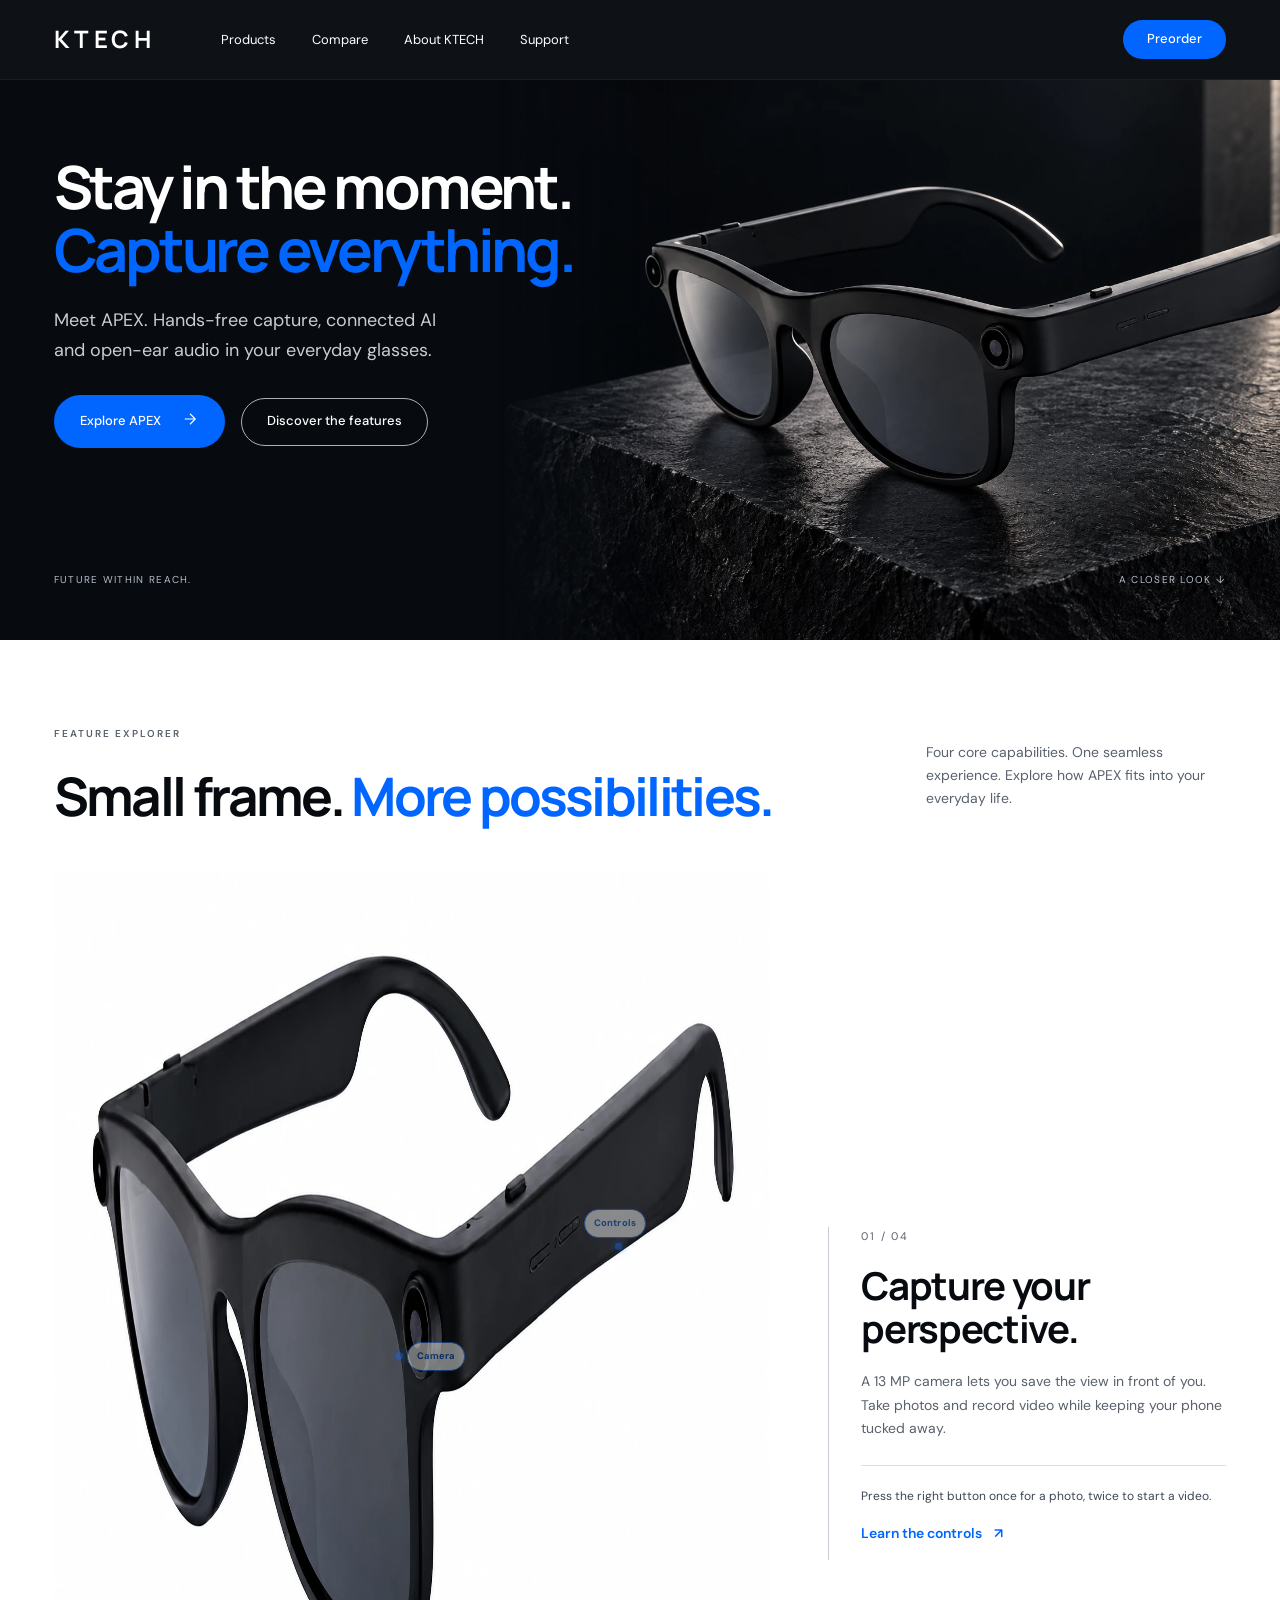
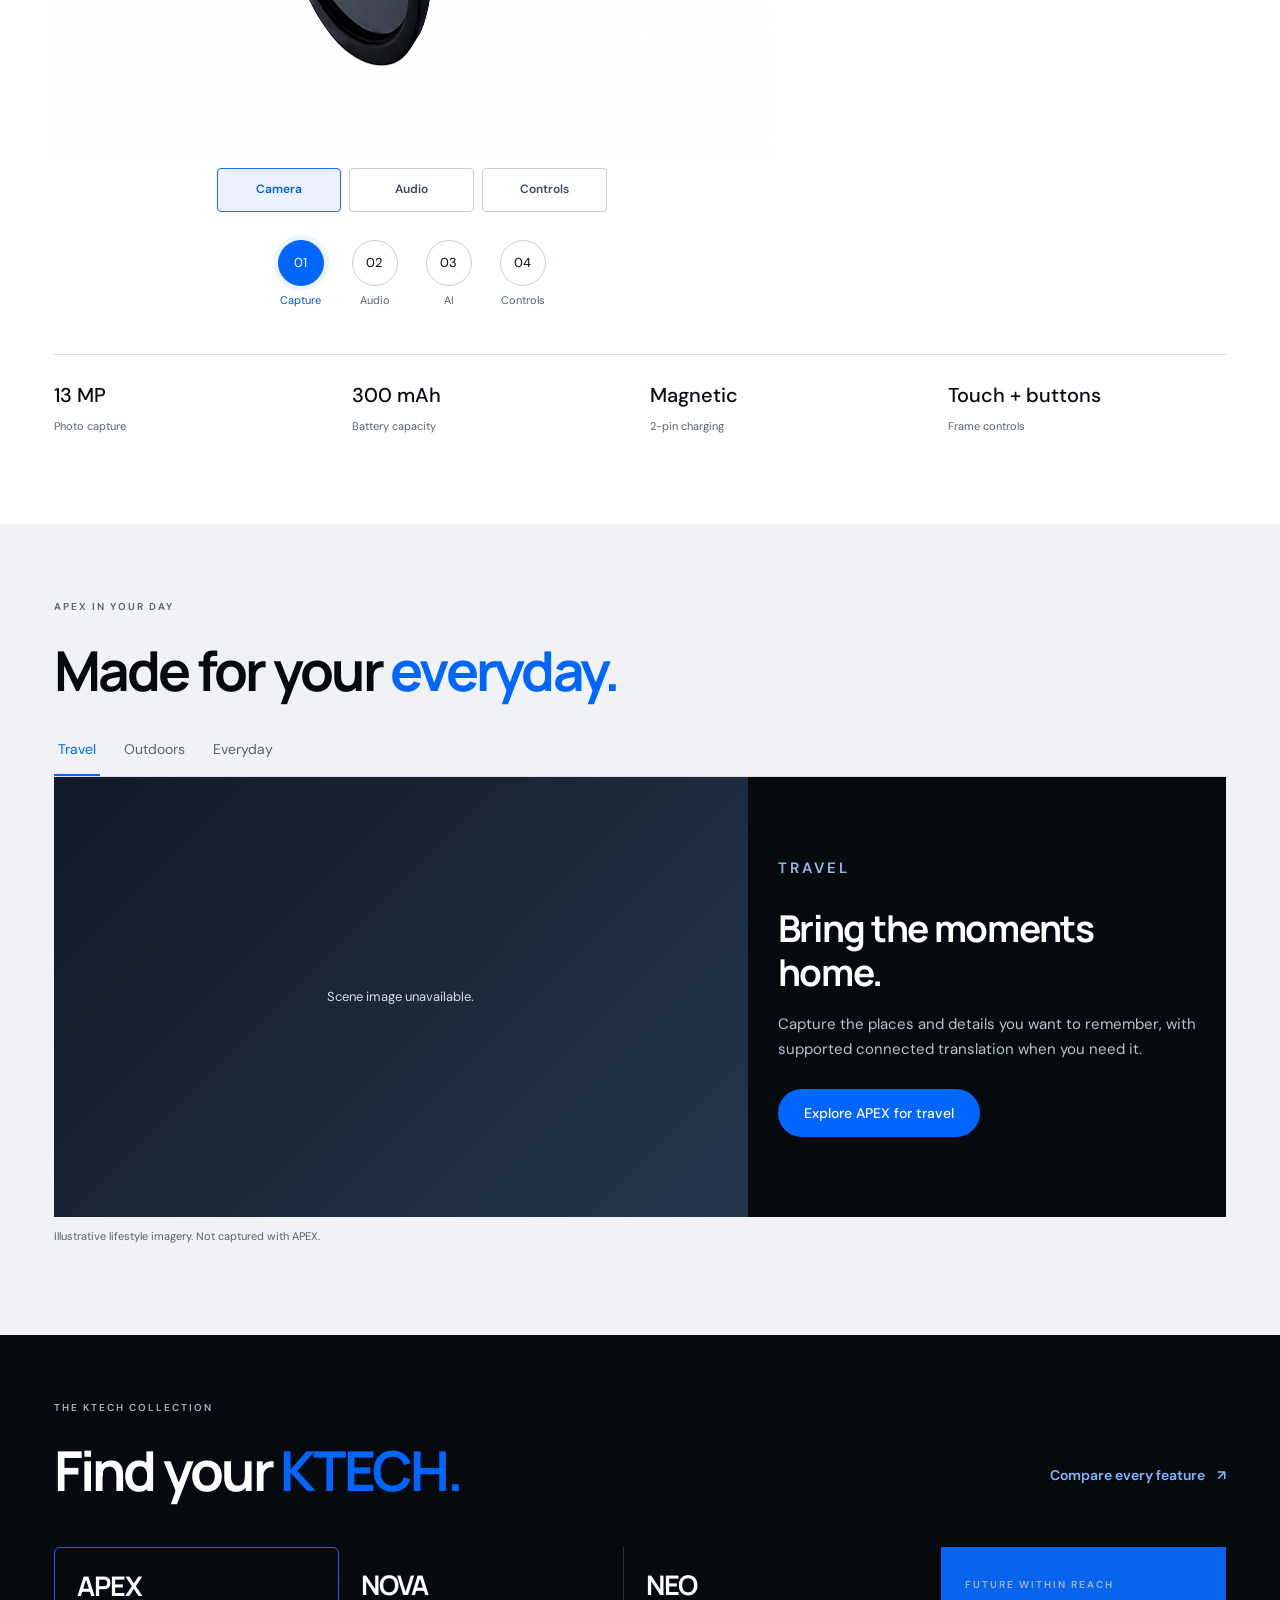
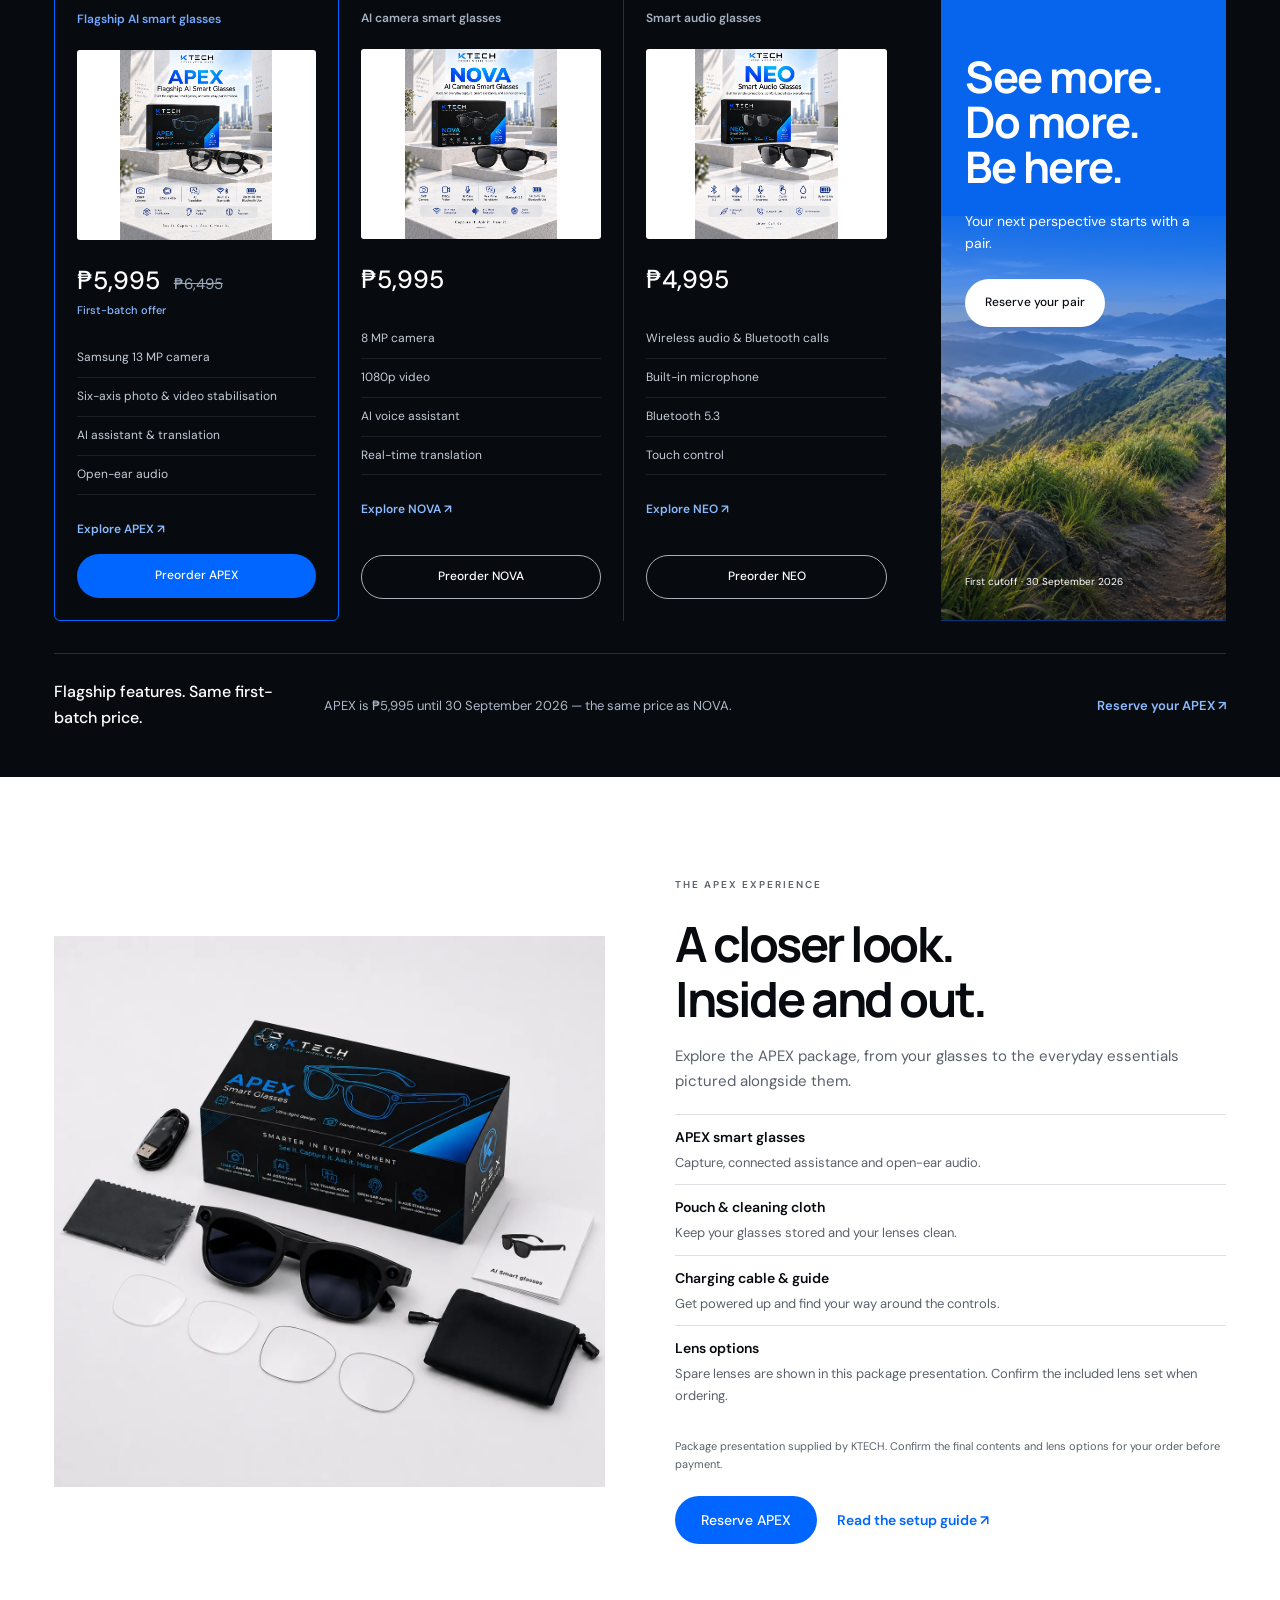
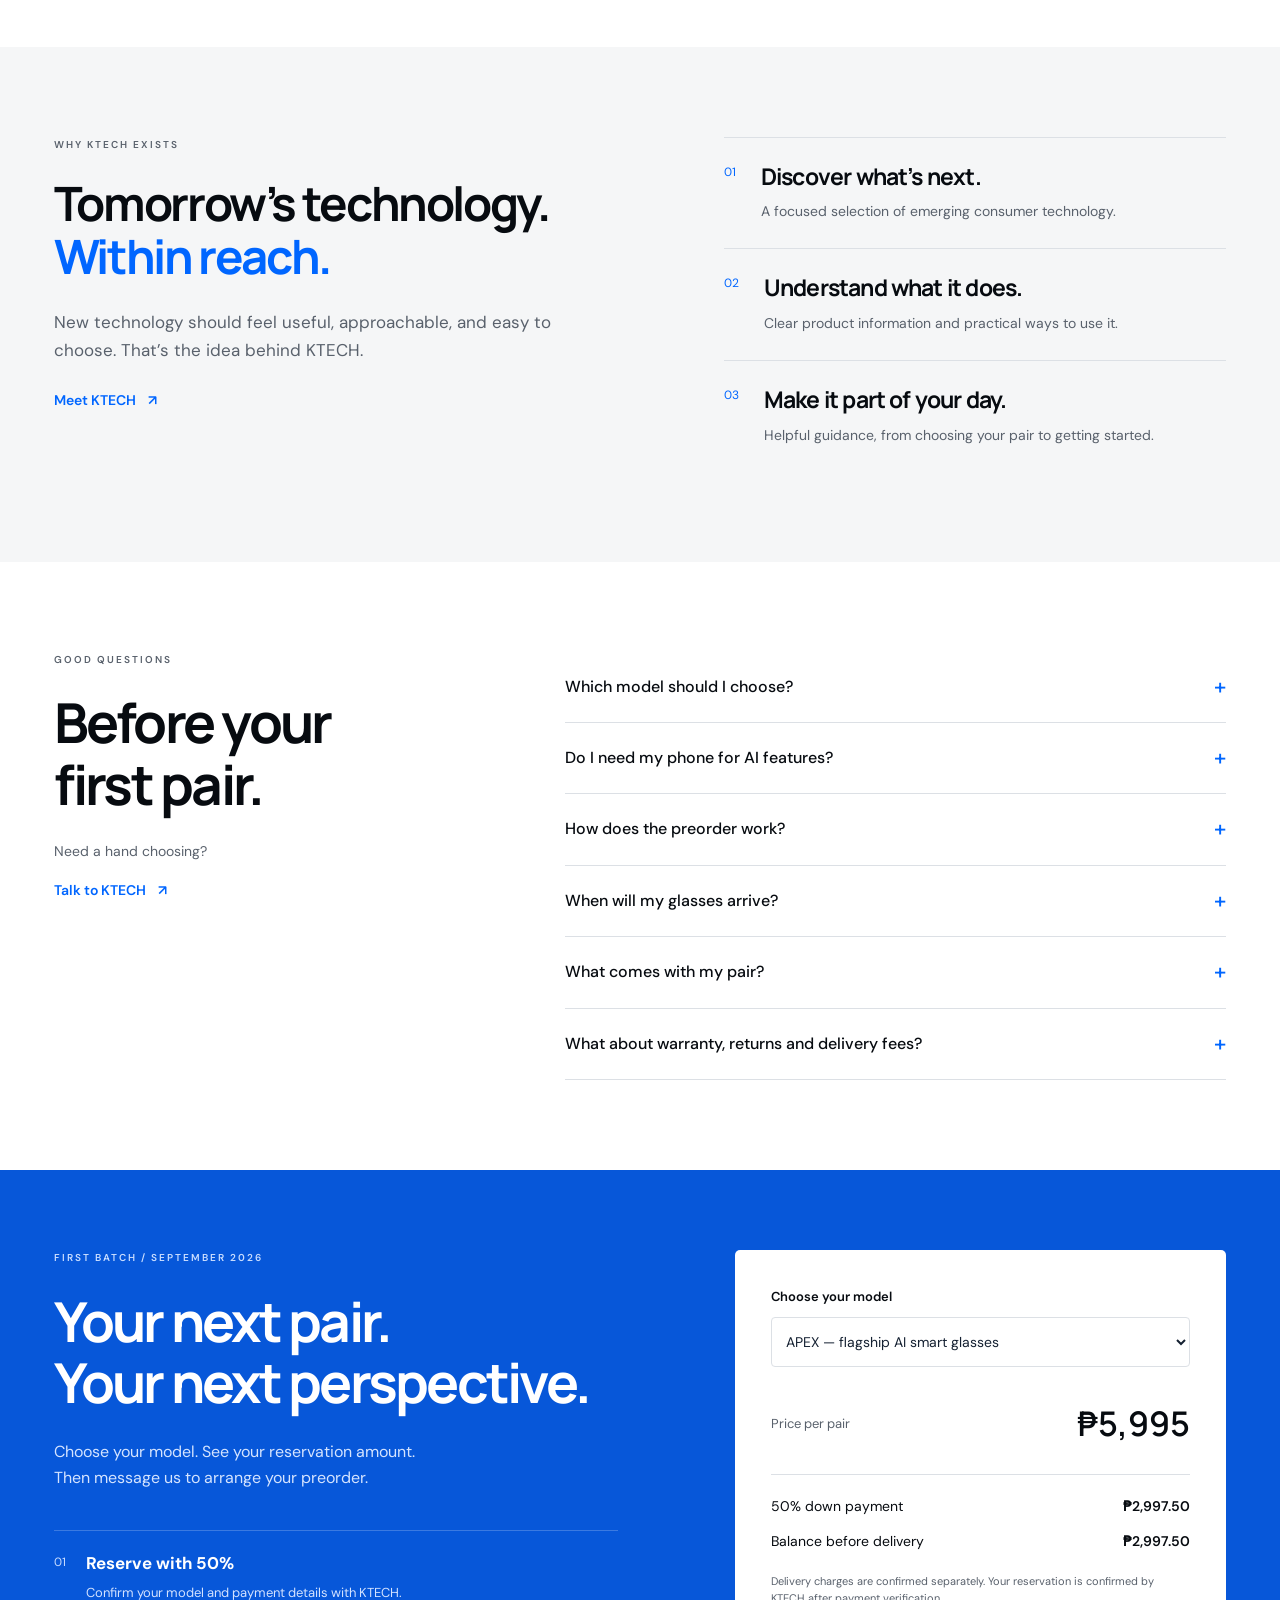
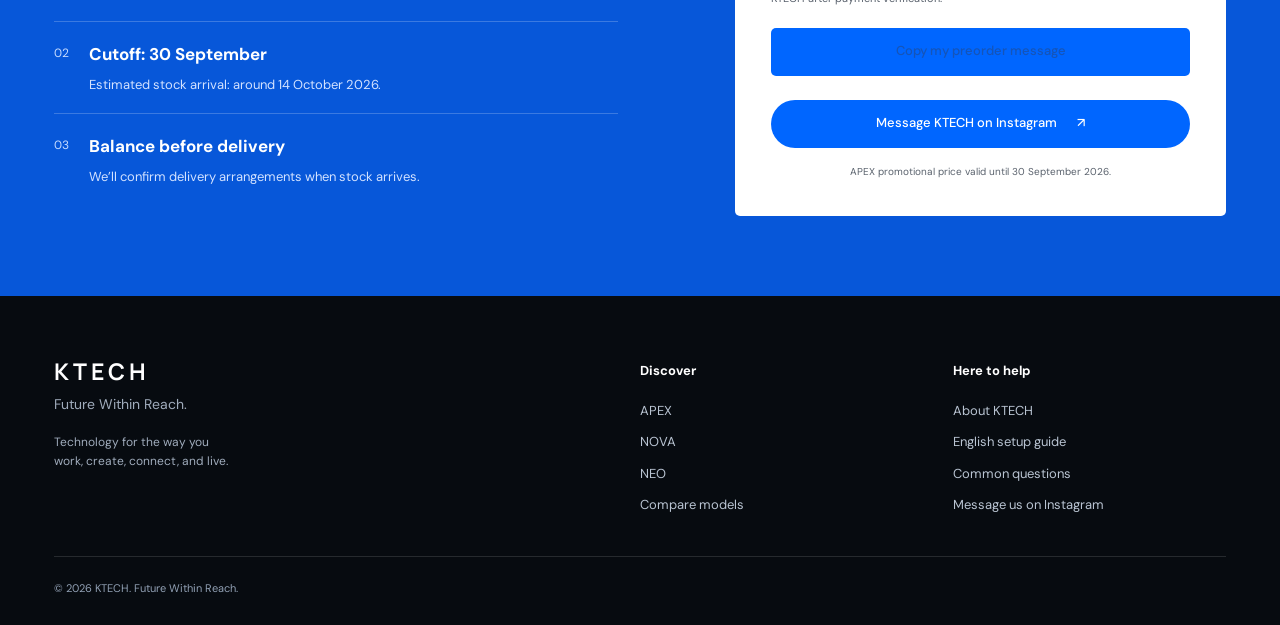
==== index.html @ 50bf19c3 "Build interactive APEX showroom" ====
<!DOCTYPE html>
<html lang="en"><head><meta charset="utf-8"/><meta content="width=device-width,initial-scale=1" name="viewport"/><title>KTECH | Future Within Reach</title><meta content="Meet KTECH APEX, NOVA and NEO smart glasses. Explore hands-free capture, connected AI and open-ear audio. Compare models and reserve your first-batch pair." name="description"/><meta content="#080d14" name="theme-color"/><meta content="KTECH — Future Within Reach" property="og:title"/><meta content="Meet your next perspective. Explore APEX, NOVA and NEO smart glasses." property="og:description"/><link href="style.css?v=20260914-showroom" rel="stylesheet"/><script defer="" src="experience.js?v=20260914-showroom"></script></head><body class="home"><a class="skip" href="#main">Skip to content</a><header><a aria-label="KTECH home" class="logo" href="index.html">KTECH</a><button aria-controls="main-nav" aria-expanded="false" class="menu-toggle">Menu</button><nav aria-label="Main navigation" id="main-nav"><a href="index.html#models">Products</a><a href="compare.html">Compare</a><a href="about.html">About KTECH</a><a href="guide.html">Support</a><a class="button nav-contact" href="index.html#preorder">Preorder</a></nav></header><main id="main">
<section class="experience-hero"><div class="hero-copy"><h1>Stay in the moment.<br/><em>Capture everything.</em></h1><p class="intro">Meet APEX. Hands-free capture, connected AI and open-ear audio in your everyday glasses.</p><div class="hero-actions"><a class="button" href="apex.html">Explore APEX <span aria-hidden="true"><svg fill="none" height="18" stroke="currentColor" stroke-width="1.5" viewbox="0 0 24 24" width="18"><path d="M5 12h14M12 5l7 7-7 7"></path></svg></span></a><a class="button outline" href="#features">Discover the features</a></div></div><figure class="hero-product"><img alt="APEX black smart sunglasses with dark lenses and unbranded frames on a stone studio surface" fetchpriority="high" height="1024" src="assets/apex-no-logo-studio.webp" width="1536"/></figure><div class="hero-foot"><span>Future Within Reach.</span><a href="#features">A closer look <span aria-hidden="true">↓</span></a></div></section>
<section class="feature-explorer" id="features"><div class="heading"><div><p class="eyebrow">FEATURE EXPLORER</p><h2>Small frame. <em>More possibilities.</em></h2></div><p>Four core capabilities. One seamless experience. Explore how APEX fits into your everyday life.</p></div><div class="explorer-layout"><div class="explorer-visual"><div class="product-map"><img alt="APEX black sunglasses with dark lenses and unbranded frames" height="887" loading="lazy" src="assets/apex-original.webp" width="1774"/><span aria-hidden="true" class="hardware-marker marker-camera" data-marker="camera">Camera</span><span aria-hidden="true" class="hardware-marker marker-controls" data-marker="controls">Controls</span></div><div aria-label="APEX hardware controls" class="hardware-controls"><button aria-pressed="true" data-hardware="0" type="button">Camera</button><button aria-pressed="false" data-hardware="1" type="button">Audio</button><button aria-pressed="false" data-hardware="3" type="button">Controls</button></div><div aria-label="APEX features" class="feature-tabs" role="tablist"><button aria-controls="feature-panel" aria-selected="true" data-feature="0" id="feature-tab-0" role="tab">01 <span>Capture</span></button><button aria-controls="feature-panel" aria-selected="false" data-feature="1" id="feature-tab-1" role="tab" tabindex="-1">02 <span>Audio</span></button><button aria-controls="feature-panel" aria-selected="false" data-feature="2" id="feature-tab-2" role="tab" tabindex="-1">03 <span>AI</span></button><button aria-controls="feature-panel" aria-selected="false" data-feature="3" id="feature-tab-3" role="tab" tabindex="-1">04 <span>Controls</span></button></div></div><div aria-labelledby="feature-tab-0" class="feature-panel" id="feature-panel" role="tabpanel" tabindex="0"><span class="feature-index">01 / 04</span><h3 id="feature-title">Capture your perspective.</h3><p id="feature-copy">A 13 MP camera lets you save the view in front of you. Take photos and record video while keeping your phone tucked away.</p><div class="ai-connection" id="ai-connection" hidden><svg aria-hidden="true" viewBox="0 0 360 96"><rect x="4" y="17" width="82" height="62" rx="25"/><path d="M22 48h45M44 38v20"/><path d="M93 48h53"/><rect x="147" y="7" width="61" height="82" rx="10"/><path d="M169 76h17"/><path d="M210 48h54"/><path d="M295 24c-15 0-27 10-27 24s12 24 27 24h32c16 0 29-9 29-23 0-12-10-22-23-23-6-15-29-17-38-2z"/></svg><p>APEX <span>connects to</span> phone + companion app <span>for</span> supported services</p></div><p class="feature-detail" id="feature-detail">Press the right button once for a photo, twice to start a video.</p><a class="link" href="guide.html">Learn the controls <span aria-hidden="true">↗</span></a></div></div><div class="spec-ribbon"><div><b>13 MP</b><span>Photo capture</span></div><div><b>300 mAh</b><span>Battery capacity</span></div><div><b>Magnetic</b><span>2-pin charging</span></div><div><b>Touch + buttons</b><span>Frame controls</span></div></div></section><section class="lifestyle" id="lifestyle"><div class="heading"><div><p class="eyebrow">APEX IN YOUR DAY</p><h2>Made for your <em>everyday.</em></h2></div></div><div aria-label="Everyday scenarios" class="life-tabs" role="tablist"><button aria-controls="life-panel" aria-selected="true" data-life="travel" id="life-tab-travel" role="tab">Travel</button><button aria-controls="life-panel" aria-selected="false" data-life="outdoors" id="life-tab-outdoors" role="tab" tabindex="-1">Outdoors</button><button aria-controls="life-panel" aria-selected="false" data-life="everyday" id="life-tab-everyday" role="tab" tabindex="-1">Everyday</button></div><div aria-labelledby="life-tab-travel" class="life-panel" id="life-panel" role="tabpanel"><div class="life-media"><picture><source media="(max-width: 760px)" srcset="assets/lifestyle-travel-mobile.webp"/><img alt="Illustrative travel scene" height="960" id="life-image" loading="lazy" src="assets/lifestyle-travel.webp" width="1440"/></picture><p class="life-image-status" id="life-image-status" role="status" hidden>Scene image unavailable.</p></div><div class="life-caption"><p class="eyebrow" id="life-label">TRAVEL</p><h3 id="life-title">Bring the moments home.</h3><p id="life-copy">Capture the places and details you want to remember, with supported connected translation when you need it.</p><a class="button" href="apex.html">Explore APEX for travel</a></div></div><p class="media-note">Illustrative lifestyle imagery. Not captured with APEX.</p></section><section id="models"><div class="heading"><div><p class="eyebrow">THE KTECH COLLECTION</p><h2>Find your <em>KTECH.</em></h2></div><a class="link" href="compare.html">Compare every feature <span aria-hidden="true">↗</span></a></div><div class="collection-layout"><div class="models"><article class="model flagship"><p class="eyebrow">Flagship AI smart glasses</p><h3>APEX</h3><a class="photo" href="apex.html"><img alt="KTECH APEX flagship AI smart glasses poster showing the glasses, packaging and features" loading="lazy" src="assets/apex.jpeg"/></a><p class="price">₱5,995 <s>₱6,495</s><small>First-batch offer</small></p><ul><li>Samsung 13 MP camera</li><li>Six-axis photo &amp; video stabilisation</li><li>AI assistant &amp; translation</li><li>Open-ear audio</li></ul><a class="link" href="apex.html">Explore APEX ↗</a><a class="button" data-order-model="APEX" href="#preorder">Preorder APEX</a></article><article class="model"><a class="photo" href="nova.html"><img alt="Black KTECH NOVA glasses and packaging" loading="lazy" src="assets/nova.jpeg"/></a><p class="eyebrow">AI camera smart glasses</p><h3>NOVA</h3><p class="price">₱5,995 </p><ul><li>8 MP camera</li><li>1080p video</li><li>AI voice assistant</li><li>Real-time translation</li></ul><a class="link" href="nova.html">Explore NOVA ↗</a><a class="button outline" data-order-model="NOVA" href="#preorder">Preorder NOVA</a></article><article class="model"><a class="photo" href="neo.html"><img alt="Black KTECH NEO glasses and packaging" loading="lazy" src="assets/neo.jpeg"/></a><p class="eyebrow">Smart audio glasses</p><h3>NEO</h3><p class="price">₱4,995 </p><ul><li>Wireless audio &amp; Bluetooth calls</li><li>Built-in microphone</li><li>Bluetooth 5.3</li><li>Touch control</li></ul><a class="link" href="neo.html">Explore NEO ↗</a><a class="button outline" data-order-model="NEO" href="#preorder">Preorder NEO</a></article></div><aside class="collection-cta"><div><p class="eyebrow">FUTURE WITHIN REACH</p><h3>See more.<br/>Do more.<br/>Be here.</h3><p>Your next perspective starts with a pair.</p><a class="button" href="#preorder">Reserve your pair</a></div><span>First cutoff · 30 September 2026</span></aside></div><div class="model-note"><strong>Flagship features. Same first-batch price.</strong><p>APEX is ₱5,995 until 30 September 2026 — the same price as NOVA.</p><a href="#preorder">Reserve your APEX <span aria-hidden="true">↗</span></a></div></section>
<section class="package-section" id="package"><div class="package-visual"><img alt="APEX package presentation showing glasses, box, pouch, cable, cleaning cloth, manual and spare lenses" height="1254" loading="lazy" src="assets/apex-package.webp" width="1254"/></div><div><p class="eyebrow">THE APEX EXPERIENCE</p><h2>A closer look.<br/>Inside and out.</h2><p>Explore the APEX package, from your glasses to the everyday essentials pictured alongside them.</p><dl class="package-list"><div><dt>APEX smart glasses</dt><dd>Capture, connected assistance and open-ear audio.</dd></div><div><dt>Pouch &amp; cleaning cloth</dt><dd>Keep your glasses stored and your lenses clean.</dd></div><div><dt>Charging cable &amp; guide</dt><dd>Get powered up and find your way around the controls.</dd></div><div><dt>Lens options</dt><dd>Spare lenses are shown in this package presentation. Confirm the included lens set when ordering.</dd></div></dl><p class="note">Package presentation supplied by KTECH. Confirm the final contents and lens options for your order before payment.</p><a class="button" href="#preorder">Reserve APEX</a><a class="link" href="guide.html">Read the setup guide ↗</a></div></section><section class="company-story"><div><p class="eyebrow">WHY KTECH EXISTS</p><h2>Tomorrow’s technology.<br/><em>Within reach.</em></h2><p class="intro">New technology should feel useful, approachable, and easy to choose. That’s the idea behind KTECH.</p><a class="link" href="about.html">Meet KTECH <span aria-hidden="true">↗</span></a></div><div class="story-principles"><article><span>01</span><div><h3>Discover what’s next.</h3><p>A focused selection of emerging consumer technology.</p></div></article><article><span>02</span><div><h3>Understand what it does.</h3><p>Clear product information and practical ways to use it.</p></div></article><article><span>03</span><div><h3>Make it part of your day.</h3><p>Helpful guidance, from choosing your pair to getting started.</p></div></article></div></section>
<section class="faq-section" id="faq"><div><p class="eyebrow">GOOD QUESTIONS</p><h2>Before your<br/>first pair.</h2><p>Need a hand choosing?</p><a class="link" href="https://www.instagram.com/ktech_electronics/">Talk to KTECH <span aria-hidden="true">↗</span></a></div><div><details><summary>Which model should I choose?</summary><p>Choose APEX for flagship capture and AI features, NOVA for an everyday camera model, or NEO for audio and calls. APEX and NOVA share the ₱5,995 first-batch price until 30 September 2026.</p><a href="compare.html">See the full comparison</a></details><details><summary>Do I need my phone for AI features?</summary><p>Connected AI and translation use the companion app, a compatible phone connection and supported services. Availability can vary by app version and region.</p></details><details><summary>How does the preorder work?</summary><p>Message KTECH with your selected model. Once payment details are confirmed, reserve with a 50% down payment and pay the remaining 50% before delivery.</p></details><details><summary>When will my glasses arrive?</summary><p>The first cutoff is 30 September 2026. Stock is estimated to arrive around 14 October 2026. Delivery follows stock arrival and payment of your balance; your individual delivery date will be confirmed by KTECH.</p></details><details><summary>What comes with my pair?</summary><p>Contact KTECH to confirm the included accessories for your chosen model before reserving. The APEX setup guide covers using the supplied charger and caring for your glasses.</p></details><details><summary>What about warranty, returns and delivery fees?</summary><p>Ask KTECH to confirm the warranty coverage, return conditions and delivery charge for your order before making payment.</p></details></div></section>
<section class="preorder-section" id="preorder"><div class="preorder-copy"><p class="eyebrow">FIRST BATCH / SEPTEMBER 2026</p><h2>Your next pair.<br/>Your next perspective.</h2><p>Choose your model. See your reservation amount.<br/>Then message us to arrange your preorder.</p><ol class="timeline"><li><span>01</span><div><strong>Reserve with 50%</strong><p>Confirm your model and payment details with KTECH.</p></div></li><li><span>02</span><div><strong>Cutoff: 30 September</strong><p>Estimated stock arrival: around 14 October 2026.</p></div></li><li><span>03</span><div><strong>Balance before delivery</strong><p>We’ll confirm delivery arrangements when stock arrives.</p></div></li></ol></div><div class="reservation"><label for="order-model">Choose your model</label><select id="order-model"><option value="APEX">APEX — flagship AI smart glasses</option><option value="NOVA">NOVA — AI camera smart glasses</option><option value="NEO">NEO — smart audio glasses</option></select><div class="reservation-total"><span>Price per pair</span><strong id="order-total">₱5,995</strong></div><dl><div><dt>50% down payment</dt><dd id="order-deposit">₱2,997.50</dd></div><div><dt>Balance before delivery</dt><dd id="order-balance">₱2,997.50</dd></div></dl><p class="note">Delivery charges are confirmed separately. Your reservation is confirmed by KTECH after payment verification.</p><button class="button copy-order" id="copy-order">Copy my preorder message</button><p class="copy-status" id="copy-status" role="status"></p><a class="button message-order" href="https://www.instagram.com/ktech_electronics/">Message KTECH on Instagram <span aria-hidden="true">↗</span></a><p class="reservation-foot">APEX promotional price valid until 30 September 2026.</p></div></section>
</main><footer class="business-footer"><div><a class="logo" href="index.html">KTECH</a><p>Future Within Reach.</p><p class="footer-intro">Technology for the way you<br/>work, create, connect, and live.</p></div><div><b>Discover</b><a href="apex.html">APEX</a><a href="nova.html">NOVA</a><a href="neo.html">NEO</a><a href="compare.html">Compare models</a></div><div><b>Here to help</b><a href="about.html">About KTECH</a><a href="guide.html">English setup guide</a><a href="index.html#faq">Common questions</a><a href="https://www.instagram.com/ktech_electronics/">Message us on Instagram</a></div><small>© 2026 KTECH. Future Within Reach.</small></footer><div class="mobile-buy"><div><strong>APEX</strong><span>₱5,995 · first-batch offer</span></div><a class="button" href="index.html#preorder">Preorder</a></div></body></html>
---- style.css ----
@import url('https://fonts.googleapis.com/css2?family=DM+Sans:wght@400;500;600;700&family=Manrope:wght@400;500;600;700;800&display=swap');
:root{--ink:#080d14;--blue:#176cf5;--paper:#f7f7f5;--muted:#626a76;--line:#d9dde2;--max:1440px}*{box-sizing:border-box}html{scroll-behavior:smooth;scroll-padding-top:100px}body{margin:0;background:var(--paper);color:var(--ink);font:16px/1.65 'DM Sans',Arial,sans-serif}h1,h2,h3,.logo{font-family:Manrope,Arial,sans-serif}h1,h2,h3,p,figure{margin:0}p+p{margin-top:16px}h1{font-size:clamp(48px,5.6vw,80px);line-height:1.08;letter-spacing:-.055em;font-weight:700}h2{font-size:clamp(34px,3.9vw,56px);line-height:1.12;letter-spacing:-.05em;font-weight:600}h3{font-size:25px;line-height:1.2;letter-spacing:-.035em}em{font-style:normal;color:var(--blue)}a{color:inherit;text-decoration:none}a:hover{text-decoration:underline}img{max-width:100%;display:block}button,select{font:inherit}button,a,summary,select{touch-action:manipulation}button,summary{cursor:pointer}button:focus-visible,a:focus-visible,summary:focus-visible,select:focus-visible,[tabindex]:focus-visible{outline:3px solid #568fff;outline-offset:5px}button:disabled{cursor:default}.skip{position:fixed;top:-100px;left:20px;z-index:100;background:#fff;color:#111;padding:12px}.skip:focus{top:12px}.offer{background:var(--blue);color:#fff;text-align:center;font-size:12px;letter-spacing:.015em;padding:9px 16px}.offer span{margin-left:16px}header{position:sticky;top:0;z-index:30;background:rgba(8,13,20,.97);color:#fff;padding:19px 6%;display:flex;align-items:center;justify-content:space-between;border-bottom:1px solid #ffffff18;backdrop-filter:blur(18px)}.logo{font-size:25px;letter-spacing:.15em;font-weight:800}.logo span{color:#428cff}nav{display:flex;align-items:center;gap:32px;font-size:13px}nav a{padding:8px 0}nav .button{padding:10px 23px;font-size:13px}.menu-toggle{display:none}.button{display:inline-flex;align-items:center;justify-content:center;gap:20px;padding:14px 24px;min-height:48px;border:1px solid transparent;border-radius:100px;color:white;background:var(--blue);font-size:14px;font-weight:600;line-height:1.3;transition:background .2s,transform .2s}.button:hover{text-decoration:none;background:#0b54ce;transform:translateY(-2px)}.button.outline{background:transparent;border-color:#71808b;color:#fff}.button.outline:hover{background:#ffffff12}.link{display:inline-flex;align-items:center;gap:12px;color:var(--blue);font-size:14px;font-weight:600;padding:15px 0}.eyebrow{font-size:11px;font-weight:600;letter-spacing:.16em;color:var(--muted);margin-bottom:20px}.intro{font-size:19px;color:var(--muted);max-width:550px}.heading{display:flex;justify-content:space-between;align-items:end;gap:32px;margin-bottom:45px}.heading>p{color:var(--muted);font-size:15px;max-width:350px}.heading .link{flex-shrink:0}main>section{padding:90px 6%;max-width:var(--max);margin:auto}.hero-actions{display:flex;align-items:center;gap:16px;flex-wrap:wrap;margin-top:32px}.experience-hero{background:var(--ink);color:#fff;max-width:none;display:grid;grid-template-columns:1fr 1fr;align-items:center;gap:0;position:relative;padding-top:68px;padding-bottom:0;overflow:hidden}.hero-copy{z-index:1;padding-bottom:55px}.experience-hero h1{font-size:clamp(44px,4.7vw,72px);max-width:720px}.experience-hero .intro{color:#bcc4cf;font-size:18px;max-width:440px;margin-top:25px}.hero-product{margin-left:-25px;align-self:stretch;display:flex;flex-direction:column;justify-content:center}.hero-product img{width:100%;height:auto;aspect-ratio:3/2;object-fit:contain}.hero-product figcaption{font-size:10px;letter-spacing:.18em;color:#8c96a5;text-align:right;margin-top:15px}.hero-foot{grid-column:1/-1;display:flex;justify-content:space-between;align-items:center;padding:30px 0;border-top:1px solid #ffffff20;color:#a4aebb;font-size:12px;letter-spacing:.04em}.capability-strip{background:#0d141e;color:#a8b1bd;padding:24px 6%;display:grid;grid-template-columns:repeat(4,1fr);border-top:1px solid #ffffff0e;gap:20px;text-align:center;font-size:13px}.capability-strip b{color:#fff;font-size:17px;margin-right:8px}.feature-explorer{background:var(--paper)}.explorer-layout{display:grid;grid-template-columns:1.55fr 1fr;gap:6%;align-items:center}.explorer-visual{background:var(--ink);border-radius:5px;overflow:hidden}.explorer-visual>img{width:100%;height:auto}.feature-tabs{display:grid;grid-template-columns:repeat(4,1fr);gap:0;border-top:1px solid #ffffff25}.feature-tabs button{padding:18px 8px;background:transparent;border:0;border-right:1px solid #ffffff20;color:#b1bbc9;font-size:12px;line-height:1.4;transition:background .2s}.feature-tabs button span{display:block;font-size:14px;margin-top:5px}.feature-tabs button[aria-selected=true]{background:var(--blue);color:white}.feature-panel{padding-left:32px;border-left:1px solid #b4bcc7}.feature-index{display:block;font-size:11px;color:var(--muted);letter-spacing:.16em;margin-bottom:25px}.feature-panel h3{font-size:clamp(29px,3vw,42px);margin-bottom:20px}.feature-panel p{color:var(--muted);font-size:16px}.feature-panel .feature-detail{font-size:13px;color:#3c4654;border-top:1px solid var(--line);padding-top:20px;margin-top:24px}.visual-features{display:grid;grid-template-columns:1.2fr 1fr;gap:25px;padding-top:0}.feature-photo{position:relative;min-height:520px;overflow:hidden;border-radius:5px;background:#142637;color:white}.feature-photo>img{width:100%;height:100%;position:absolute;object-fit:cover}.feature-photo:after{content:'';position:absolute;inset:0;background:linear-gradient(transparent 25%,#07111cdc)}.feature-photo>div{position:absolute;bottom:36px;left:36px;right:30px;z-index:1}.feature-photo .eyebrow{color:#e5eaf0}.feature-photo h2{font-size:39px}.feature-photo p:last-child{margin-top:16px;font-size:14px}.voice-feature{background:#e9edf3;padding:40px;border-radius:5px;display:flex;flex-direction:column;justify-content:center}.voice-feature h2{font-size:36px}.voice-feature>p:not(.eyebrow){color:#4f5a6b;font-size:14px}.voice-feature .voice-example{font-size:21px!important;font-weight:500;color:#172434!important;line-height:1.4;margin:0 0 18px}.voice-wave{height:78px;display:flex;align-items:center;gap:5px;margin:23px 0}.voice-wave i{width:4px;height:20px;border-radius:5px;background:var(--blue)}.voice-wave i:nth-child(3n){height:44px}.voice-wave i:nth-child(4n){height:65px}.voice-wave i:nth-child(5n){height:32px}.voice-feature .note{font-size:11px!important;margin:15px 0 0}.lifestyle{padding-top:15px}.life-tabs{display:flex;gap:20px;border-bottom:1px solid var(--line);flex-wrap:wrap}.life-tabs button{background:none;border:0;border-bottom:2px solid transparent;padding:12px 0;color:var(--muted);font-size:14px}.life-tabs button[aria-selected=true]{border-color:var(--blue);color:var(--blue)}.life-panel{display:grid;grid-template-columns:1.4fr 1fr;background:var(--ink);color:#fff;overflow:hidden;border-radius:5px}.life-panel>img{width:100%;height:440px;object-fit:cover}.life-caption{padding:44px;display:flex;flex-direction:column;justify-content:center;align-items:flex-start}.life-caption .eyebrow{color:#97b9ed}.life-caption h3{font-size:37px;margin-bottom:18px}.life-caption p{font-size:15px;color:#b7c2d2;margin-bottom:25px}.media-note{font-size:11px;color:var(--muted);margin-top:12px}#models{background:#eeefed}.models{display:grid;grid-template-columns:repeat(3,1fr);gap:30px}.model{display:flex;flex-direction:column;padding:22px;border-top:2px solid #c8ced7}.model.flagship{border-color:var(--blue);background:#fff}.photo{display:block;background:#eef1f5;overflow:hidden;margin-bottom:25px;border-radius:3px}.photo img{width:100%;height:auto;aspect-ratio:4/5;object-fit:contain;transition:transform .35s}.photo:hover img{transform:scale(1.035)}.model .eyebrow{font-size:10px;margin-bottom:10px}.model h3{font-size:35px;margin-bottom:12px}.price{font-size:26px;font-weight:500}.price s{font-size:15px;color:var(--muted);margin-left:8px;font-weight:400}.price small{display:block;font-size:12px;color:var(--blue)}.model ul{list-style:none;padding:0;margin:25px 0 15px;border-top:1px solid var(--line)}.model li{border-bottom:1px solid var(--line);padding:11px 0;font-size:13px}.model>.link{margin-top:auto}.model-note{margin-top:35px;border-top:1px solid #c8ced7;padding-top:25px;display:flex;gap:20px;align-items:center}.model-note strong{font-size:16px;max-width:250px}.model-note p{font-size:13px;color:var(--muted);flex:1}.model-note a{font-size:13px;color:var(--blue);font-weight:600}.company-story{display:grid;grid-template-columns:1.1fr 1fr;gap:10%;background:#fff}.company-story .intro{margin:25px 0 10px;font-size:17px}.story-principles article{display:flex;gap:25px;padding:28px 0;border-top:1px solid var(--line)}.story-principles article>span{font-size:12px;color:var(--blue)}.story-principles h3{font-size:23px}.story-principles p{color:var(--muted);font-size:14px;margin-top:10px}.setup-band{background:#e8eef8;display:grid;grid-template-columns:1fr 1fr;gap:12%}.setup-band>div>p:not(.eyebrow){margin:23px 0;color:var(--muted);font-size:16px}.setup-band ol{list-style:none;margin:0;padding:0}.setup-band li{display:flex;gap:20px;padding:18px 0;border-bottom:1px solid #cbd5e4}.setup-band li>span{background:white;border-radius:50%;width:42px;height:42px;flex-shrink:0;display:grid;place-items:center;color:var(--blue);font-size:12px}.setup-band h3{font-size:22px}.setup-band li p{font-size:14px;color:var(--muted);margin-top:7px}.faq-section{display:grid;grid-template-columns:.8fr 1.2fr;gap:10%}.faq-section h2{margin-bottom:25px}.faq-section>div>p:not(.eyebrow){color:var(--muted);font-size:14px}details{border-bottom:1px solid var(--line);padding:22px 0}summary{font-size:17px;font-weight:500;list-style:none;display:flex;justify-content:space-between;gap:20px}summary::-webkit-details-marker{display:none}summary:after{content:'+';font-size:22px;color:var(--blue);line-height:1.2}details[open]>summary:after{content:'−'}details p{color:var(--muted);margin-top:18px;font-size:15px}details a{display:inline-block;color:var(--blue);font-size:14px;margin-top:12px}.preorder-section{max-width:none;background:#0c52d7;color:#fff;display:grid;grid-template-columns:1.15fr 1fr;gap:12%}.preorder-section .eyebrow{color:#c9ddff}.preorder-copy>p:not(.eyebrow){color:#d5e4ff;margin-top:25px}.timeline{list-style:none;padding:0;margin:38px 0 0}.timeline li{display:flex;gap:20px;padding:18px 0;border-top:1px solid #ffffff35}.timeline li>span{font-size:12px;color:#c8dcff;padding-top:4px}.timeline strong{font-size:17px}.timeline p{font-size:13px;color:#d3e2ff;margin-top:5px}.reservation{background:#fff;border-radius:8px;padding:35px;color:var(--ink);align-self:center;box-shadow:0 25px 65px #002d7b30}.reservation label{display:block;font-size:13px;font-weight:600;margin-bottom:10px}.reservation select{width:100%;padding:14px 10px;background:var(--paper);border:1px solid var(--line);border-radius:4px;color:#152132;font-size:14px}.reservation-total{padding:28px 0 22px;display:flex;justify-content:space-between;align-items:center;border-bottom:1px solid var(--line)}.reservation-total>span{font-size:13px;color:var(--muted)}.reservation-total strong{font-family:Manrope,Arial,sans-serif;font-size:34px;font-weight:600}.reservation dl{margin:20px 0}.reservation dl div{display:flex;justify-content:space-between;gap:16px;margin:12px 0;font-size:14px}.reservation dd{margin:0;font-weight:600}.reservation .note{font-size:11px;line-height:1.6;color:var(--muted);margin:20px 0}.reservation .button{width:100%;font-size:13px}.copy-order{background:#e8effb;color:#1555b8;border-radius:5px}.copy-order:hover{background:#d7e5fc}.copy-status{min-height:24px;font-size:12px;color:#1555b8;padding:4px 0;margin:0!important}.reservation-foot{font-size:10px;color:var(--muted);text-align:center;margin-top:16px}.business-footer{background:var(--ink);color:#fff;display:grid;grid-template-columns:2fr 1fr 1fr;gap:45px;padding:65px 6% 28px}.business-footer>div{display:flex;align-items:flex-start;flex-direction:column;gap:10px}.business-footer p{font-size:14px;color:#a0acbc}.business-footer b{font-size:13px;margin-bottom:8px}.business-footer a:not(.logo){font-size:13px;color:#b9c4d2}.business-footer .footer-intro{font-size:12px;margin-top:14px}.business-footer small{grid-column:1/-1;border-top:1px solid #ffffff20;padding-top:22px;font-size:11px;color:#91a0b4}.mobile-buy{display:none}
/* Product, company, comparison and support pages share the same visual system. */
.product{display:grid;grid-template-columns:1fr 1fr;gap:8%;align-items:center}.product>img{width:100%;max-height:640px;object-fit:contain}.product h1{margin-bottom:16px}.product h2{font-size:33px;margin-bottom:20px}.product .intro{margin-bottom:25px}.product .price{margin-bottom:25px}.product .link{display:block}.feature-list{display:grid;grid-template-columns:repeat(3,1fr);gap:0 25px;margin:38px 0}.feature-list div{padding:23px 0;border-top:1px solid var(--line);font-size:19px}.note{font-size:12px;color:var(--muted);margin-top:25px;max-width:900px}.table-scroll{overflow-x:auto}.comparison{min-width:680px}.comparison thead th{width:25%;background:var(--ink);color:#fff;vertical-align:bottom;font-size:23px}.comparison thead img{height:160px;object-fit:contain;margin-bottom:20px}.comparison td:nth-child(2){background:#e8effb}table{border-collapse:collapse;width:100%;margin:30px 0}caption{text-align:left;font-size:13px;color:var(--muted);margin-bottom:12px}td,th{text-align:left;padding:18px 14px;border-bottom:1px solid var(--line);vertical-align:top;font-size:14px}tbody th{width:30%;font-weight:500;color:var(--muted)}.spec-group summary{font-size:23px}.choices,.direction{background:#e8eef8}.three{display:grid;grid-template-columns:repeat(3,1fr);gap:45px}.three h3{margin-bottom:15px}.three p{color:var(--muted);font-size:15px}.order{display:grid;grid-template-columns:1.1fr 1fr;gap:10%;background:#0c52d7;color:#fff}.order .eyebrow{color:#c8dcff}.order p{margin:18px 0;color:#d5e4ff;font-size:15px}.order .button{background:#fff;color:#0c52d7}.order li{padding:0 0 15px 10px}.order strong{font-size:19px}.about-hero{background:var(--ink);color:#fff}.about-hero .eyebrow{color:#a8c8f8}.about-hero .intro{margin-top:32px;color:#bdc9d9;max-width:670px}.about-grid{display:grid;grid-template-columns:1fr 1fr;gap:8%;margin-top:40px}.about-grid article{border-top:1px solid #bac9dc;padding-top:25px}.about-grid p{color:var(--muted);margin-top:20px}.process span{display:block;color:var(--blue);margin-bottom:25px}.process article{border-top:1px solid var(--line);padding-top:20px}.principles{background:var(--ink);color:white}.principles .eyebrow{color:#a8c8f8}.principles h2{margin-bottom:45px}.principles article{display:grid;grid-template-columns:1fr 1.5fr;gap:50px;padding:28px 0;border-top:1px solid #ffffff30}.principles p{color:#b5c2d2}.focus-grid{display:grid;grid-template-columns:repeat(4,1fr);gap:25px;margin:40px 0}.focus-grid article{border-top:2px solid var(--blue);padding-top:20px}.focus-grid h3{font-size:22px;margin-bottom:16px}.focus-grid p{color:var(--muted);font-size:14px}.purpose-band{background:#e8eef8}.purpose-band h2{margin-bottom:25px}.guide{max-width:1040px}.guide>.intro{margin-top:26px;max-width:700px}.guide h2{margin:58px 0 25px}.steps{padding-left:25px}.steps li{padding:14px 0 14px 14px}.steps h3{font-size:23px;margin-bottom:10px}.guide>p{color:var(--muted)}
@media(min-width:1600px){.experience-hero,.preorder-section{padding-left:calc((100vw - 1268px)/2);padding-right:calc((100vw - 1268px)/2)}}
@media(max-width:1050px){nav{gap:23px}.experience-hero{grid-template-columns:1.1fr 1fr}.experience-hero h1{font-size:49px}.hero-actions{gap:12px}.hero-actions .button{font-size:12px;padding:13px 18px}.hero-product{margin:0}.hero-product figcaption{font-size:8px}.feature-panel{padding-left:22px}.visual-features{gap:18px}.voice-feature{padding:28px}.voice-feature h2{font-size:30px}.life-caption{padding:30px}.life-caption h3{font-size:30px}.models{gap:15px}.model{padding:16px}.preorder-section{gap:6%}.reservation{padding:25px}}
@media(max-width:760px){html{scroll-padding-top:85px}body{font-size:15px;padding-bottom:75px}header{padding:16px 6%;flex-wrap:wrap;gap:0}.logo{font-size:23px}.offer{font-size:10px;padding:8px 12px}.offer span{margin-left:5px}.menu-toggle{display:block;background:none;color:#fff;border:1px solid #566170;border-radius:4px;padding:8px 15px;font-size:12px;min-height:40px}nav{display:none;width:100%;padding:18px 0 5px;gap:10px;flex-direction:column;align-items:stretch}nav.open{display:flex}nav a{padding:10px 0;font-size:15px}.menu-toggle[aria-expanded=true]{background:#202c3d}.button{font-size:13px;padding:14px 20px}main>section{padding:55px 6%}h1{font-size:46px}h2{font-size:36px}.experience-hero{grid-template-columns:1fr;padding-top:40px;padding-bottom:0}.hero-copy{padding-bottom:0}.experience-hero h1{font-size:clamp(38px,8.8vw,57px);max-width:620px}.experience-hero .intro{font-size:16px;max-width:450px;margin-top:22px}.hero-actions{margin-top:24px}.hero-actions .button{font-size:12px;padding:13px 17px}.hero-product{margin:15px -6.9% 0}.hero-product img{max-height:340px;object-fit:contain}.hero-product figcaption{font-size:9px;margin:0 6% 20px}.hero-foot{padding:20px 0;font-size:10px}.capability-strip{grid-template-columns:repeat(2,1fr);gap:20px 8px;padding:23px 5%;font-size:11px}.capability-strip b{font-size:13px}.heading{flex-direction:column;align-items:start;gap:20px;margin-bottom:30px}.heading>p{font-size:14px}.explorer-layout{grid-template-columns:1fr;gap:30px}.feature-panel{padding-left:20px;min-height:270px}.feature-index{margin-bottom:12px}.feature-panel h3{font-size:32px;margin-bottom:14px}.feature-panel p{font-size:15px}.feature-panel .feature-detail{margin-top:18px;padding-top:15px}.visual-features{grid-template-columns:1fr;padding-top:0;gap:20px}.feature-photo{min-height:430px}.feature-photo>div{left:28px;bottom:28px}.feature-photo h2{font-size:35px}.voice-feature{padding:30px}.voice-feature h2{font-size:33px}.voice-wave{margin:20px 0}.lifestyle{padding-top:0}.life-tabs{width:100%;gap:24px}.life-tabs button{font-size:13px}.life-panel{grid-template-columns:1fr}.life-panel>img{height:280px}.life-caption{padding:30px;min-height:320px}.life-caption h3{font-size:32px}.life-caption p{font-size:14px}.models{grid-template-columns:1fr;gap:30px}.model{padding:22px}.model .photo{max-width:400px;width:100%;align-self:center}.model .photo img{max-height:460px;object-fit:contain}.model-note{flex-direction:column;align-items:start;gap:12px}.model-note strong{max-width:none}.company-story,.setup-band,.faq-section,.preorder-section{grid-template-columns:1fr;gap:35px}.company-story .intro{font-size:16px}.story-principles h3{font-size:22px}.faq-section details{padding:20px 0}.faq-section summary{font-size:16px}.preorder-section h2{font-size:40px}.reservation{padding:25px}.reservation-total strong{font-size:32px}.reservation dl div{font-size:13px}.business-footer{grid-template-columns:1fr 1fr;gap:35px;padding:45px 6% 25px}.business-footer>div:first-child{grid-column:1/-1}.mobile-buy{position:fixed;bottom:0;left:0;right:0;z-index:40;display:flex;justify-content:space-between;align-items:center;gap:15px;padding:12px 6% max(12px,env(safe-area-inset-bottom));background:#fff;border-top:1px solid var(--line);box-shadow:0 -5px 25px #0000000d}.mobile-buy div{display:flex;flex-direction:column}.mobile-buy strong{font-size:13px}.mobile-buy span{font-size:10px;color:var(--muted)}.mobile-buy .button{font-size:12px;padding:12px 24px;min-height:42px}.product,.order,.about-grid,.three{grid-template-columns:1fr;gap:35px}.product>img{max-height:530px}.feature-list{grid-template-columns:1fr 1fr;gap:0 18px}.feature-list div{font-size:16px}.focus-grid{grid-template-columns:1fr 1fr}.principles article{grid-template-columns:1fr;gap:15px}.guide h1{font-size:46px}.guide table{table-layout:fixed}.guide td,.guide th{font-size:12px;padding:13px 8px;overflow-wrap:anywhere}.spec-group table{table-layout:fixed}.spec-group th,.spec-group td{overflow-wrap:anywhere;font-size:12px}.comparison th,.comparison td{font-size:13px}.comparison thead img{height:120px}.comparison thead th{font-size:18px}.order ol{padding-left:20px}}
@media(prefers-reduced-motion:reduce){html{scroll-behavior:auto}*,*:before,*:after{animation:none!important;transition:none!important}}

/* Homepage interactive showroom */
.home .product-map{position:relative}.home .hardware-marker{position:absolute;z-index:2;padding:6px 10px;border:1px solid #176cf5;border-radius:100px;background:#fff;color:#075dcc;font-size:10px;font-weight:700;letter-spacing:.04em;opacity:.45;transform:scale(.94);transition:opacity .18s,transform .18s,box-shadow .18s}.home .hardware-marker:after{content:"";position:absolute;width:8px;height:8px;border-radius:50%;background:#176cf5;box-shadow:0 0 0 5px #176cf530}.home .marker-camera{left:49%;top:53%}.home .marker-camera:after{left:-13px;top:10px}.home .marker-controls{right:17%;top:38%}.home .marker-controls:after{left:50%;bottom:-14px}.home .hardware-marker.active{opacity:1;transform:scale(1);box-shadow:0 6px 20px #176cf530}.home .hardware-controls{display:none;grid-template-columns:repeat(3,1fr);gap:8px;margin:10px auto 0;max-width:390px}.js .home .hardware-controls{display:grid}.home .hardware-controls button{min-height:44px;border:1px solid #c9ced5;border-radius:4px;background:#fff;color:#3e4857;font-size:12px;font-weight:600}.home .hardware-controls button[aria-pressed=true]{border-color:#176cf5;background:#eaf2ff;color:#075dcc}.home .ai-connection{margin:20px 0;padding:15px;border-radius:5px;background:#eaf2ff}.home .ai-connection svg{display:block;width:100%;height:62px;fill:none;stroke:#176cf5;stroke-width:3;stroke-linecap:round;stroke-linejoin:round}.home .ai-connection p{font-size:11px;text-align:center;color:#0b4fae;line-height:1.35}.home .ai-connection p span{color:#687587}.home .lifestyle{padding-top:75px;padding-bottom:90px;background:#f0f2f5}.home .lifestyle .heading{margin-bottom:25px}.home .life-tabs{margin-bottom:0}.home .life-tabs button{min-height:48px;padding:12px 4px}.home .life-panel{grid-template-columns:1.45fr 1fr;border-radius:0}.home .life-media{position:relative;height:440px;background:#151c26;overflow:hidden}.home .life-media picture{display:block;height:100%}.home .life-media img{width:100%;height:100%;object-fit:cover;opacity:1;transition:opacity .18s ease}.home .life-media.loading img{opacity:.35}.home .life-media.failed{display:grid;place-items:center;background:linear-gradient(135deg,#111a27,#24364c)}.home .life-media.failed picture{display:none}.home .life-image-status{color:#d5deeb;font-size:13px}.home .life-caption{min-height:440px}.home .life-caption .button{margin-top:2px}.home .media-note{margin-top:10px}.home .life-image-status[hidden],.home .ai-connection[hidden]{display:none}
@media(max-width:760px){.home .hardware-marker{font-size:8px;padding:4px 7px}.home .marker-camera{left:48%;top:51%}.home .marker-controls{right:14%;top:35%}.home .hardware-controls{margin-top:5px;gap:6px}.home .feature-tabs{gap:22px}.home .lifestyle{padding-top:52px;padding-bottom:52px}.home .life-tabs{gap:22px}.home .life-media{height:280px}.home .life-caption{min-height:280px}.home .life-panel{grid-template-columns:1fr}}
@media(prefers-reduced-motion:reduce){.home .life-media img,.home .hardware-marker{transition:none}}

/* Supplied KTECH master logo, displayed in a white brand panel. */
.logo{display:block;width:242px;height:76px;overflow:hidden;border-radius:5px;background:#fff;flex-shrink:0}
.logo img{display:block;width:100%;height:100%;object-fit:cover;object-position:50% 50%}
header{padding-top:12px;padding-bottom:12px}
.business-footer .logo{width:260px;height:84px}
@media(max-width:760px){.logo{width:190px;height:62px}header{padding-top:10px;padding-bottom:10px}.business-footer .logo{width:240px;height:78px}}

/* Denser information layout and compact website identity. */
main>section{padding-top:56px;padding-bottom:56px}
.heading{margin-bottom:26px}.eyebrow{margin-bottom:12px}
.experience-hero{padding-top:30px;padding-bottom:0}.hero-copy{padding-bottom:20px}.hero-product figcaption{margin-top:5px}
.hero-foot{padding:14px 0}.hero-actions{margin-top:24px}.capability-strip{padding-top:17px;padding-bottom:17px}
.hero-order-summary{grid-column:1/-1;display:grid;grid-template-columns:1fr 1fr 1fr auto;gap:24px;align-items:center;padding:22px 0;border-top:1px solid #ffffff25;margin-top:20px}
.hero-order-summary span{display:block;font-size:11px;color:#a5b5ca}.hero-order-summary strong{font-size:19px;font-weight:500}.hero-order-summary s{font-size:13px;color:#8292a8;margin-left:8px}
.visual-features{padding-top:0;padding-bottom:35px}.lifestyle{padding-top:20px}.feature-photo{min-height:430px}.voice-feature{padding:30px}
.spec-ribbon{display:grid;grid-template-columns:repeat(4,1fr);border-top:1px solid var(--line);border-bottom:1px solid var(--line);margin-top:25px;padding:18px 0;gap:20px}.spec-ribbon b{font-size:20px;display:block}.spec-ribbon span{font-size:12px;color:var(--muted)}
.life-panel>img{height:350px}.life-caption{padding:30px}.models{gap:20px}.model .photo img{max-height:350px}.model{padding:16px}.model ul{margin-top:15px}.model li{padding:8px 0}.photo{margin-bottom:16px}
.quick-compare{margin-top:28px;border-top:1px solid #bfc8d4;padding-top:22px}.quick-compare>div:first-child{display:flex;justify-content:space-between;align-items:center;gap:20px}.quick-compare h3{font-size:23px}.quick-compare table{margin:10px 0;min-width:570px}.quick-compare th,.quick-compare td{padding:12px;font-size:13px}.quick-compare td:nth-child(2){background:#dce8fa}.quick-compare thead{background:#101b2a;color:white}
.package-section{display:grid;grid-template-columns:1fr 1fr;gap:6%;align-items:center;background:#fff}.package-visual img{width:100%;height:auto;max-height:580px;object-fit:contain}.package-section h2{margin-bottom:18px}.package-section>div>p:not(.eyebrow){font-size:15px;color:var(--muted)}.package-list{margin:20px 0}.package-list>div{border-top:1px solid var(--line);padding:11px 0}.package-list dt{font-size:14px;font-weight:600}.package-list dd{margin:3px 0 0;font-size:13px;color:var(--muted)}.package-section .note{font-size:11px!important;margin:12px 0 20px}.package-section .link{margin-left:20px}
.company-story{gap:6%}.story-principles article{padding:20px 0}.setup-band{gap:7%}.faq-section{gap:6%}.business-footer{padding-top:40px;gap:28px}
.logo,.business-footer .logo{width:218px;height:62px;background:var(--ink);border-radius:0}.logo img{object-fit:cover;width:100%;height:100%;object-position:center}header{padding-top:10px;padding-bottom:10px}
@media(max-width:760px){main>section{padding-top:35px;padding-bottom:35px}.experience-hero{padding-top:28px;padding-bottom:0}.hero-product{margin-top:0}.hero-product img{max-height:260px}.hero-order-summary{grid-template-columns:1fr 1fr;gap:14px;padding:16px 0;margin-top:0}.hero-order-summary strong{font-size:16px}.hero-order-summary span{font-size:10px}.hero-order-summary .button{font-size:11px;padding:12px}.hero-foot{padding:12px 0}.spec-ribbon{grid-template-columns:1fr 1fr;gap:15px}.spec-ribbon b{font-size:18px}.feature-panel{min-height:0}.explorer-layout{gap:20px}.feature-photo{min-height:330px}.visual-features{padding-top:0;padding-bottom:25px}.lifestyle{padding-top:10px}.life-panel>img{height:235px}.life-caption{min-height:0;padding:25px}.models{gap:20px}.model .photo img{max-height:330px}.quick-compare>div:first-child{align-items:start;flex-direction:column;gap:0}.package-section{grid-template-columns:1fr;gap:25px}.package-visual img{max-height:430px}.package-section .link{margin-left:0;display:flex}.company-story,.setup-band,.faq-section{gap:25px}.logo,.business-footer .logo{width:184px;height:53px}.business-footer{padding-top:30px}.reservation{padding:22px}}

/* Premium editorial system: source-led photography, quiet chrome, clear choices. */
:root{--ink:#070b10;--paper:#fff;--blue:#0066ff;--muted:#59616c;--line:#dce0e5;--max:1600px}
body{background:#fff}h1,h2,h3{font-weight:700}header{padding:20px 4.2%;min-height:78px;border-bottom-color:#ffffff0c;background:rgba(7,11,16,.97)}
.logo,.business-footer .logo{width:auto;height:auto;background:none;font:700 24px/1 Manrope,Arial,sans-serif;letter-spacing:.19em;color:#fff;overflow:visible}
nav{flex:1;margin-left:65px;gap:36px}nav .nav-contact{margin-left:auto}nav .button{min-height:38px;padding:10px 23px;font-weight:500}
.button{background:var(--blue);font-weight:500;min-height:48px;padding:14px 25px}.button.outline{border-color:#a9b0ba}.button:active{transform:translateY(0)}
main>section{padding:86px 4.2%}.heading{margin-bottom:45px}.eyebrow{font-size:10px;letter-spacing:.2em;margin-bottom:24px}h2{font-size:clamp(36px,4.3vw,62px)}
.home .experience-hero{display:block;min-height:560px;padding:75px 4.2% 0;background:#070b10;isolation:isolate}
.hero-copy{position:relative;max-width:640px;min-height:395px;padding:0;z-index:2}
.experience-hero h1{font-size:clamp(42px,4.65vw,72px);line-height:1.06;letter-spacing:-.055em;max-width:700px}
.experience-hero .intro{font-size:18px;line-height:1.65;max-width:405px;color:#c7cdd4;margin-top:25px}
.hero-actions{margin-top:30px;gap:16px}.hero-actions .button{font-size:13px}
.hero-product{position:absolute;inset:-35px -4% 0 auto;width:65%;margin:0;z-index:-1;display:block}
.hero-product img{width:100%;height:100%;max-height:none;object-fit:cover;object-position:center;mask-image:linear-gradient(to right,transparent 0%,#000 22%)}
.hero-foot{position:relative;z-index:2;border:0;padding:22px 0 25px;font-size:10px;letter-spacing:.13em;text-transform:uppercase;color:#b4bdc9}
.feature-explorer{background:#fff}.feature-explorer h2{font-size:clamp(34px,4.15vw,60px)}.feature-explorer .heading{align-items:center}.feature-explorer .heading>p{max-width:300px;font-size:14px}
.explorer-layout{grid-template-columns:1.8fr 1fr;gap:5%;align-items:center}.explorer-visual{background:white;overflow:visible;border-radius:0}.explorer-visual>img{width:100%;height:auto;aspect-ratio:2/1;object-fit:contain}
.feature-tabs{display:flex;justify-content:center;gap:28px;border:0;margin-top:28px}.feature-tabs button{border:1px solid #c9ced5;border-radius:50%;width:46px;height:46px;padding:0;color:#070b10;font-size:13px;background:#fff;position:relative;margin-bottom:30px}.feature-tabs button span{position:absolute;top:48px;left:50%;transform:translateX(-50%);font-size:11px;white-space:nowrap;color:#59616c;margin-top:4px}.feature-tabs button[aria-selected=true]{background:#0066ff;border-color:#0066ff;box-shadow:0 0 0 5px #0066ff10}.feature-tabs button[aria-selected=true] span{color:#0055d4}.feature-tabs button:hover{border-color:#0066ff}
.feature-panel{padding-left:32px;min-height:292px;border-color:#c6ccd2}.feature-panel h3{font-size:clamp(30px,3vw,43px);max-width:360px;line-height:1.1}.feature-panel p{font-size:14px;line-height:1.7}.feature-panel .feature-detail{font-size:12px}.feature-index{margin-bottom:20px}.spec-ribbon{margin-top:38px;border-bottom:0;padding:24px 0 0}.spec-ribbon b{font-size:20px;font-weight:500}.spec-ribbon span{font-size:11px}
.home #models{max-width:none;background:#070b10;color:#fff;padding-top:65px;padding-bottom:45px}.home #models .eyebrow{color:#a7b2c1}.home #models .heading .link{color:#85b5ff}.collection-layout{display:grid;grid-template-columns:minmax(0,3fr) minmax(220px,1fr);gap:32px}.models{gap:0;min-width:0}.model{padding:22px;min-width:0;border:0;border-right:1px solid #ffffff25}.model:last-child{border:0}.model.flagship{border:1px solid #0066ff;border-radius:6px;background:transparent}.model h3{font-size:27px;order:-2;margin:0 0 8px}.model .eyebrow{order:-1;letter-spacing:0;font-size:12px;margin-bottom:20px}.model.flagship .eyebrow{color:#75a9ff!important}.model .photo{background:#fff;border-radius:3px;margin-bottom:20px}.model .photo img{height:190px;width:100%;object-fit:contain;aspect-ratio:auto}.model .price{font-size:25px}.model .price s{color:#9aa8ba}.model .price small{color:#8bbaff;font-size:11px}.model ul{margin:20px 0 0;border:0}.model li{border-color:#ffffff16;font-size:12px;color:#c4ccd7;padding:9px 0}.model .link{font-size:12px;color:#8bbaff;margin-top:10px;padding:15px 0}.model>.button{font-size:12px;padding:13px 12px;gap:5px;margin-top:auto;width:100%;min-height:43px}.collection-cta{background:#0665ec url('assets/highlands.webp') center bottom/auto 60% no-repeat;position:relative;isolation:isolate;padding:30px 24px;display:flex;flex-direction:column;justify-content:space-between;min-height:480px;overflow:hidden}.collection-cta:before{content:'';position:absolute;inset:0;z-index:-1;background:linear-gradient(#0665ec 35%,#0665ec15 75%,#070b1088)}.collection-cta h3{font-size:clamp(35px,3.4vw,50px);line-height:1.03;margin:62px 0 20px}.collection-cta p:not(.eyebrow){font-size:14px;line-height:1.6;margin-bottom:24px}.collection-cta .button{background:white;color:#080d14;font-size:12px;padding:13px 19px}.collection-cta>span{font-size:10px;margin-top:60px}.model-note{border-color:#ffffff25;margin-top:32px;padding-top:25px}.model-note p{color:#aeb8c8}.model-note a{color:#8bbaff}.model-note strong{font-weight:500}
.package-section{padding-top:100px;padding-bottom:100px}.package-section h2{font-size:clamp(36px,3.8vw,54px)}.package-visual{background:#f7f7f7}.package-visual img{max-height:610px}.company-story{background:#f5f6f7;gap:10%;padding-top:90px;padding-bottom:90px}.company-story h2{font-size:clamp(36px,3.7vw,54px)}.story-principles article{padding:25px 0}.faq-section{padding-top:90px;padding-bottom:90px}.faq-section summary{font-size:16px}.preorder-section{padding-top:80px;padding-bottom:80px;background:#0757d9;gap:10%}.reservation{border-radius:5px;padding:36px;box-shadow:none}.reservation h2{font-size:40px}.business-footer{padding:64px 4.2% 28px;gap:40px}.business-footer .logo{font-size:23px}.business-footer .footer-intro{margin-top:6px}
.arrow{width:18px;height:18px;flex-shrink:0}
@media(min-width:1600px){.home .experience-hero{padding-left:max(4.2%,calc((100vw - 1466px)/2));padding-right:max(4.2%,calc((100vw - 1466px)/2));min-height:620px}.hero-copy{min-height:450px}.hero-product{width:62%}}
@media(max-width:1100px) and (min-width:761px){nav{margin-left:40px;gap:22px}.home .experience-hero{min-height:460px;padding-top:50px}.hero-copy{max-width:52%;min-height:325px}.experience-hero h1{font-size:4.8vw}.experience-hero .intro{font-size:16px;max-width:360px}.hero-product{width:65%;inset:0 -6% 0 auto}.hero-actions{gap:10px}.hero-actions .button{font-size:11px;padding:12px 17px;min-height:44px}.collection-layout{grid-template-columns:1fr}.collection-cta{min-height:240px;background-size:50% auto;background-position:right center;padding:32px;flex-direction:row;align-items:end}.collection-cta:before{background:linear-gradient(90deg,#0665ec 35%,#0665ec10)}.collection-cta h3{margin:10px 0;font-size:38px}.collection-cta h3 br{display:none}.collection-cta>span{margin:0}.model .photo img{height:180px}.feature-explorer .heading{align-items:start}.feature-explorer .heading>p{max-width:240px}}
@media(max-width:760px){header{padding:18px 6%;min-height:70px}.logo,.business-footer .logo{font-size:22px;width:auto;height:auto}.menu-toggle{border:0;padding:8px 0;min-height:34px}nav{margin:0;gap:4px}nav .nav-contact{margin:10px 0 0}main>section{padding:56px 6%}.home .experience-hero{padding:43px 6% 0;min-height:0}.hero-copy{min-height:0;max-width:none}.experience-hero h1{font-size:clamp(37px,8.7vw,62px);line-height:1.07}.experience-hero .intro{font-size:15px;line-height:1.6;max-width:360px;margin-top:21px}.hero-actions{margin-top:24px;gap:10px}.hero-actions .button{padding:13px 18px;font-size:11px;min-height:43px}.hero-product{position:relative;inset:auto;width:113.64%;margin:0 -6.82%;z-index:0;height:auto}.hero-product img{height:auto;aspect-ratio:3/2;width:100%;max-height:400px;object-fit:cover;mask-image:linear-gradient(to bottom,transparent 0%,#000 14%,#000 93%,transparent 100%)}.hero-foot{padding:13px 0 22px;font-size:8px}.feature-explorer .heading{gap:18px;margin-bottom:30px;align-items:start}.feature-explorer h2{font-size:37px;line-height:1.08}.feature-explorer .heading>p{max-width:330px;font-size:13px}.eyebrow{margin-bottom:18px;font-size:9px}.explorer-layout{grid-template-columns:1fr;gap:35px}.explorer-visual>img{aspect-ratio:2/1}.feature-tabs{margin-top:20px;gap:28px}.feature-tabs button{width:42px;height:42px;margin-bottom:27px}.feature-tabs button span{top:43px}.feature-panel{padding-left:22px;min-height:0}.feature-panel h3{font-size:32px}.feature-panel p{font-size:14px}.spec-ribbon{grid-template-columns:1fr 1fr;gap:23px}.spec-ribbon b{font-size:19px}.home #models{padding:52px 6%}.home #models .heading{gap:15px}.collection-layout{grid-template-columns:1fr;gap:28px}.models{grid-template-columns:1fr;gap:24px}.model{padding:24px;border:1px solid #ffffff25!important;border-radius:5px}.model.flagship{border-color:#0066ff!important}.model .photo{width:100%;max-width:none}.model .photo img{height:250px;max-height:none}.model h3{font-size:29px}.model .eyebrow{font-size:13px}.model .price{font-size:27px}.model li{font-size:13px}.model>.button{font-size:13px;min-height:47px}.model .link{font-size:13px}.collection-cta{min-height:350px;padding:30px;background-size:100% auto}.collection-cta h3{margin-top:35px;font-size:44px}.collection-cta>span{margin-top:40px}.model-note{align-items:start;gap:10px}.model-note strong{font-size:16px}.package-section{gap:30px}.package-section h2,.company-story h2{font-size:37px}.package-section .link{margin-left:0}.company-story{gap:30px}.faq-section{gap:25px}.preorder-section{gap:30px}.preorder-section h2{font-size:38px}.reservation{padding:25px}.reservation-total strong{font-size:32px}.business-footer{padding:50px 6% 25px}.mobile-buy{background:#070b10;color:white;border-color:#ffffff20}.mobile-buy span{color:#bac4d3}.mobile-buy .button{min-height:42px}.product{padding-top:35px}.product h1{font-size:48px}}
@media(prefers-reduced-motion:reduce){html{scroll-behavior:auto}*,*:before,*:after{animation:none!important;transition:none!important}}
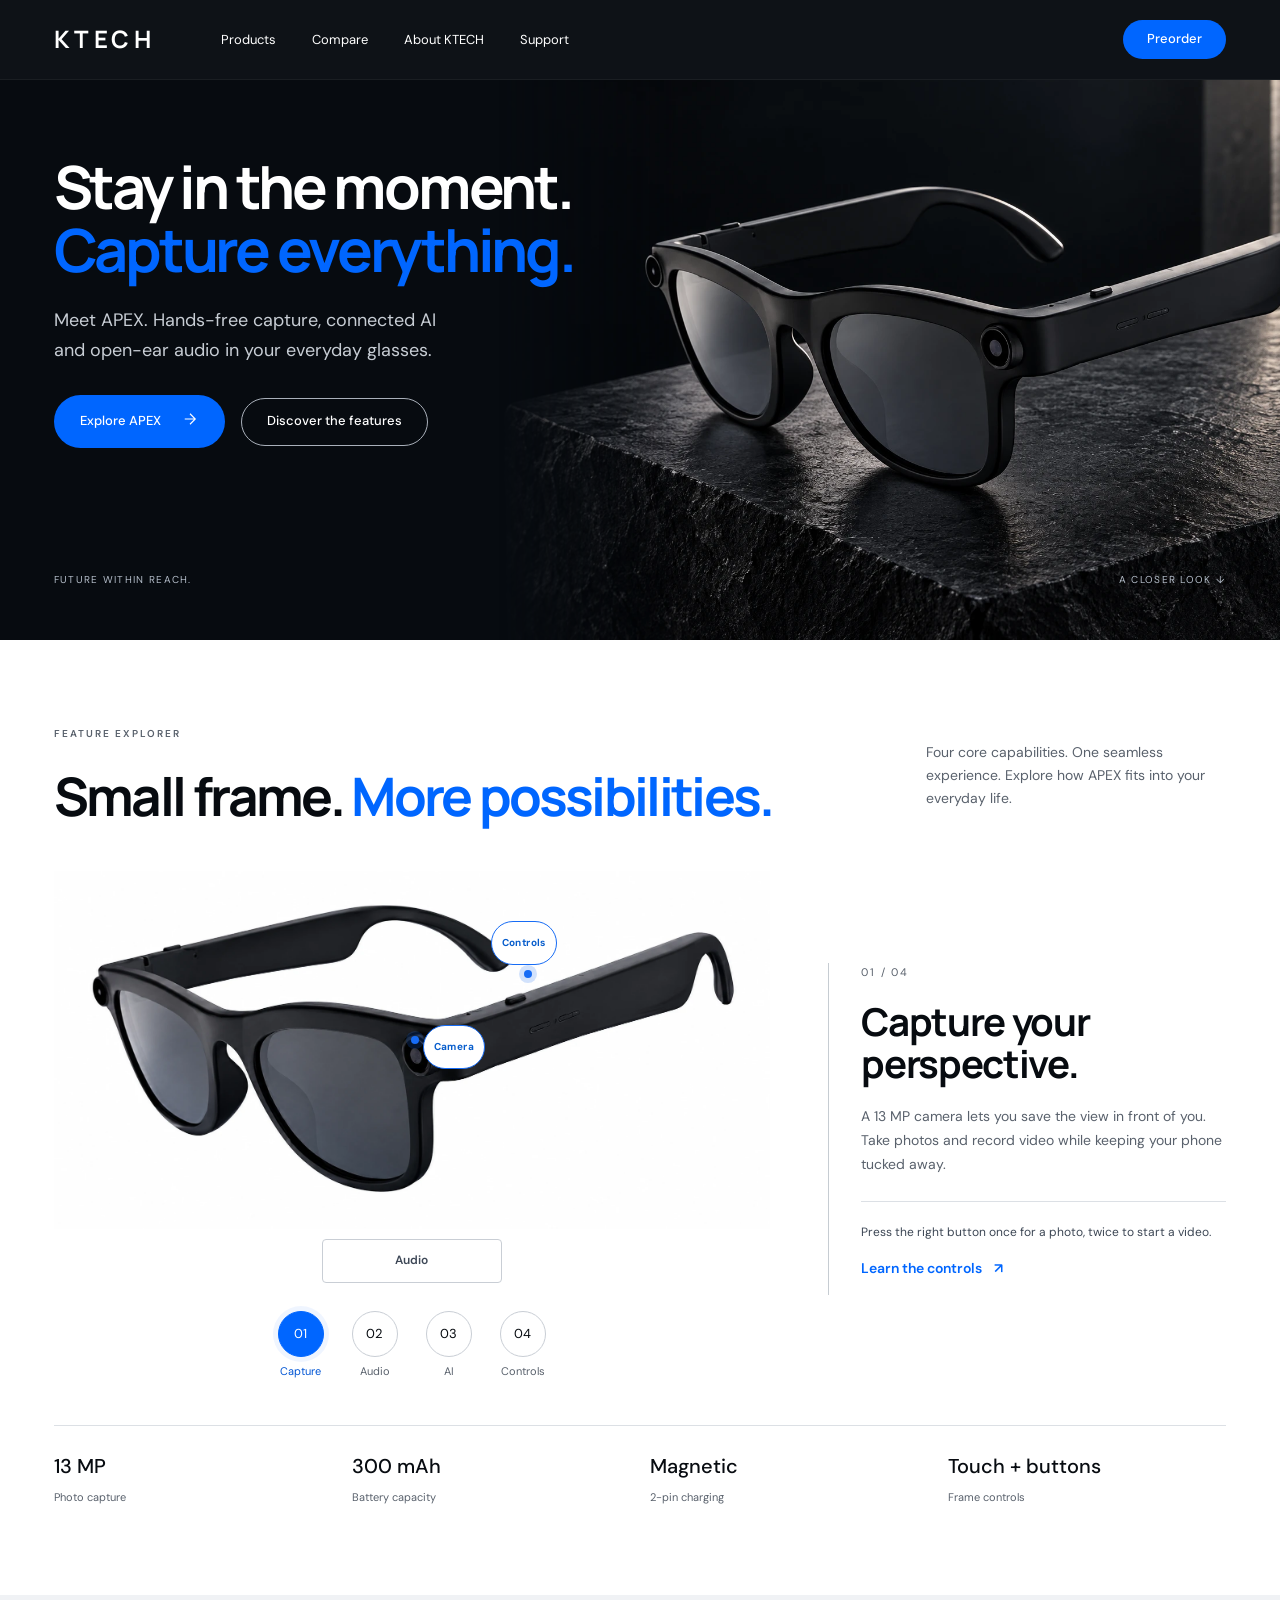
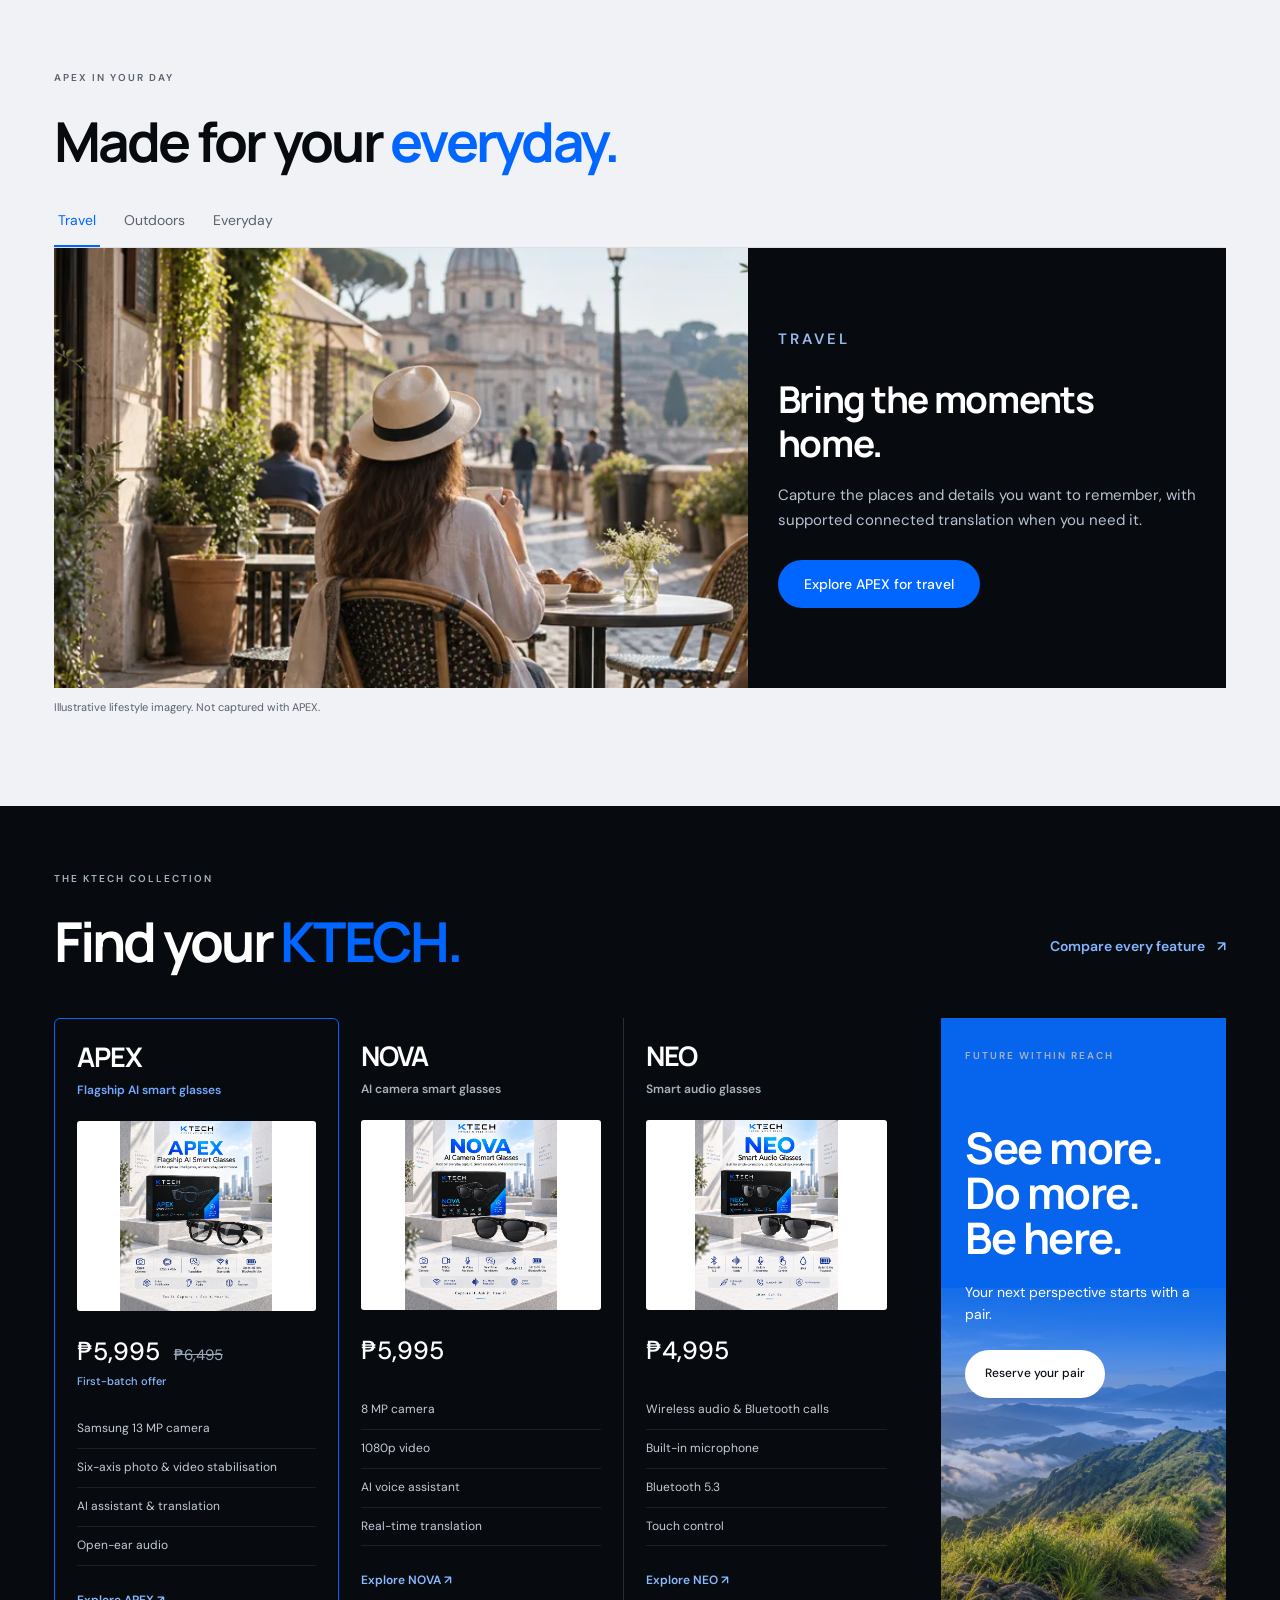
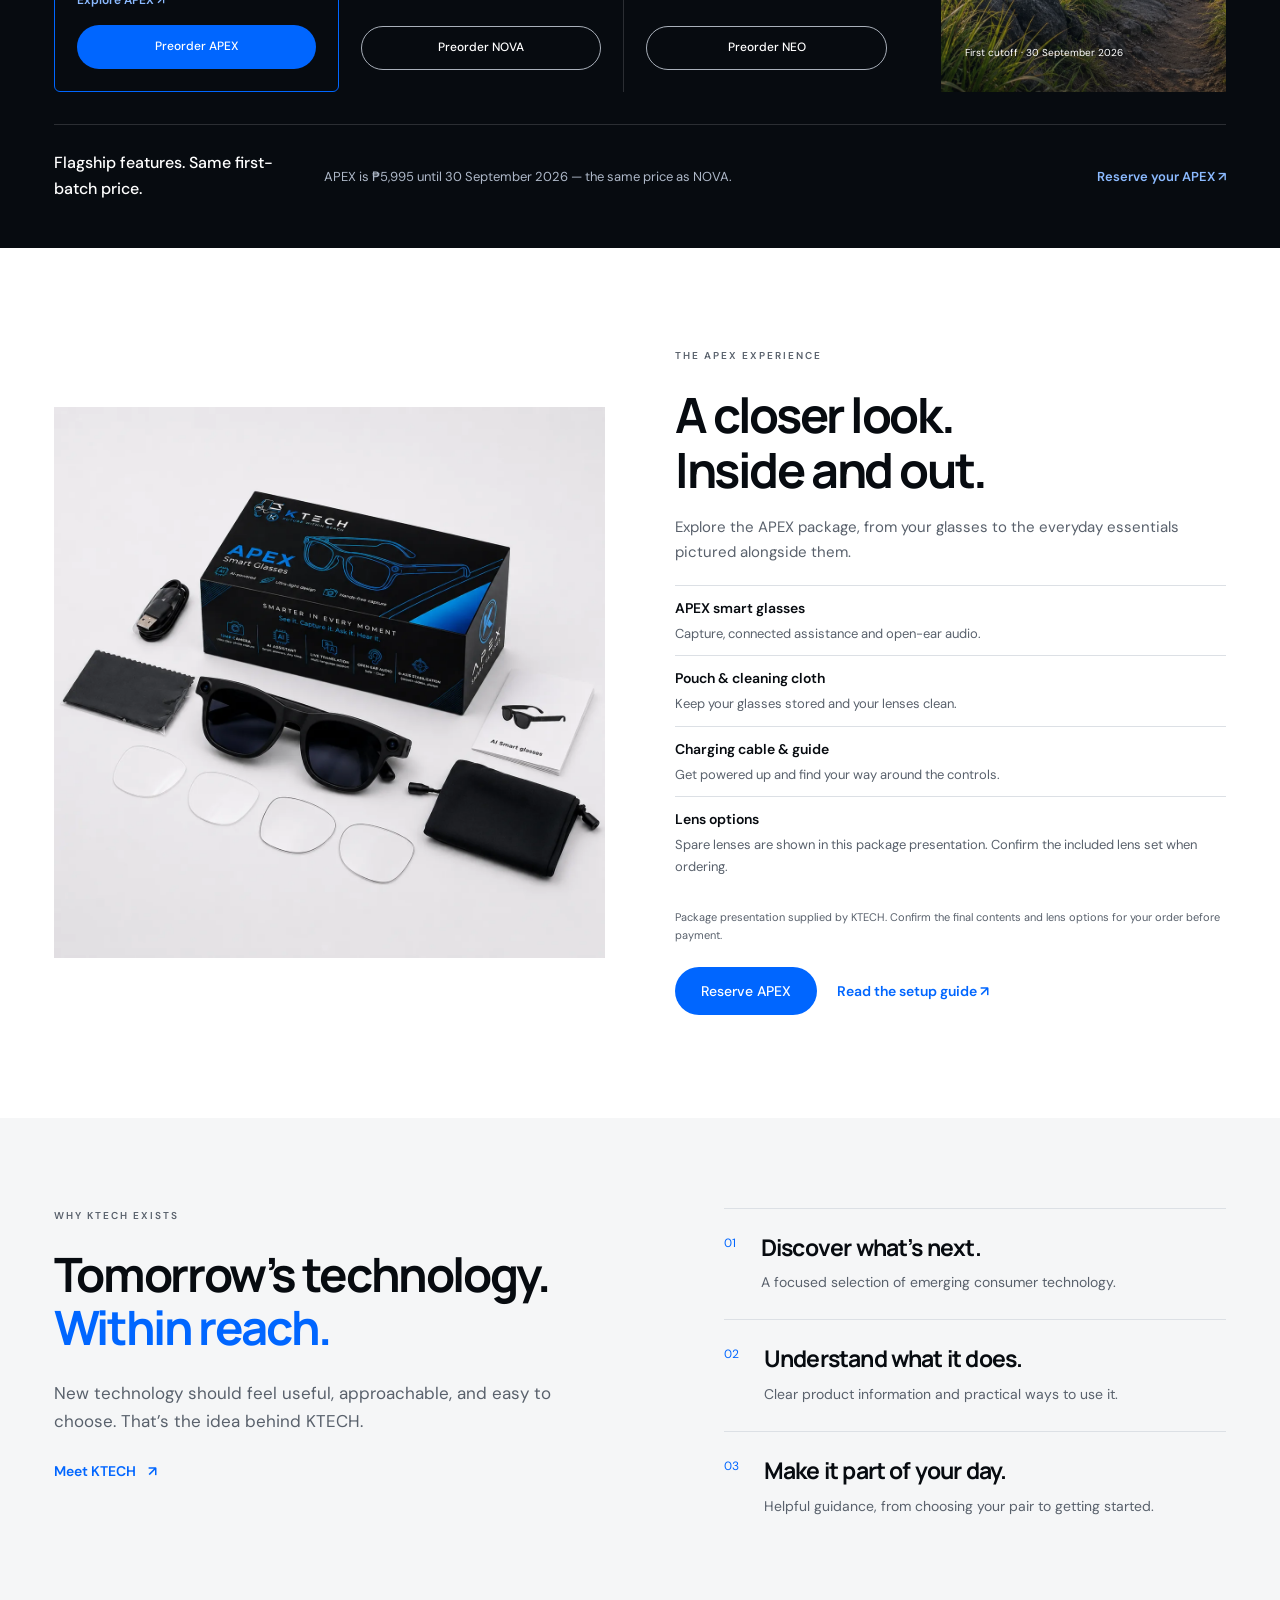
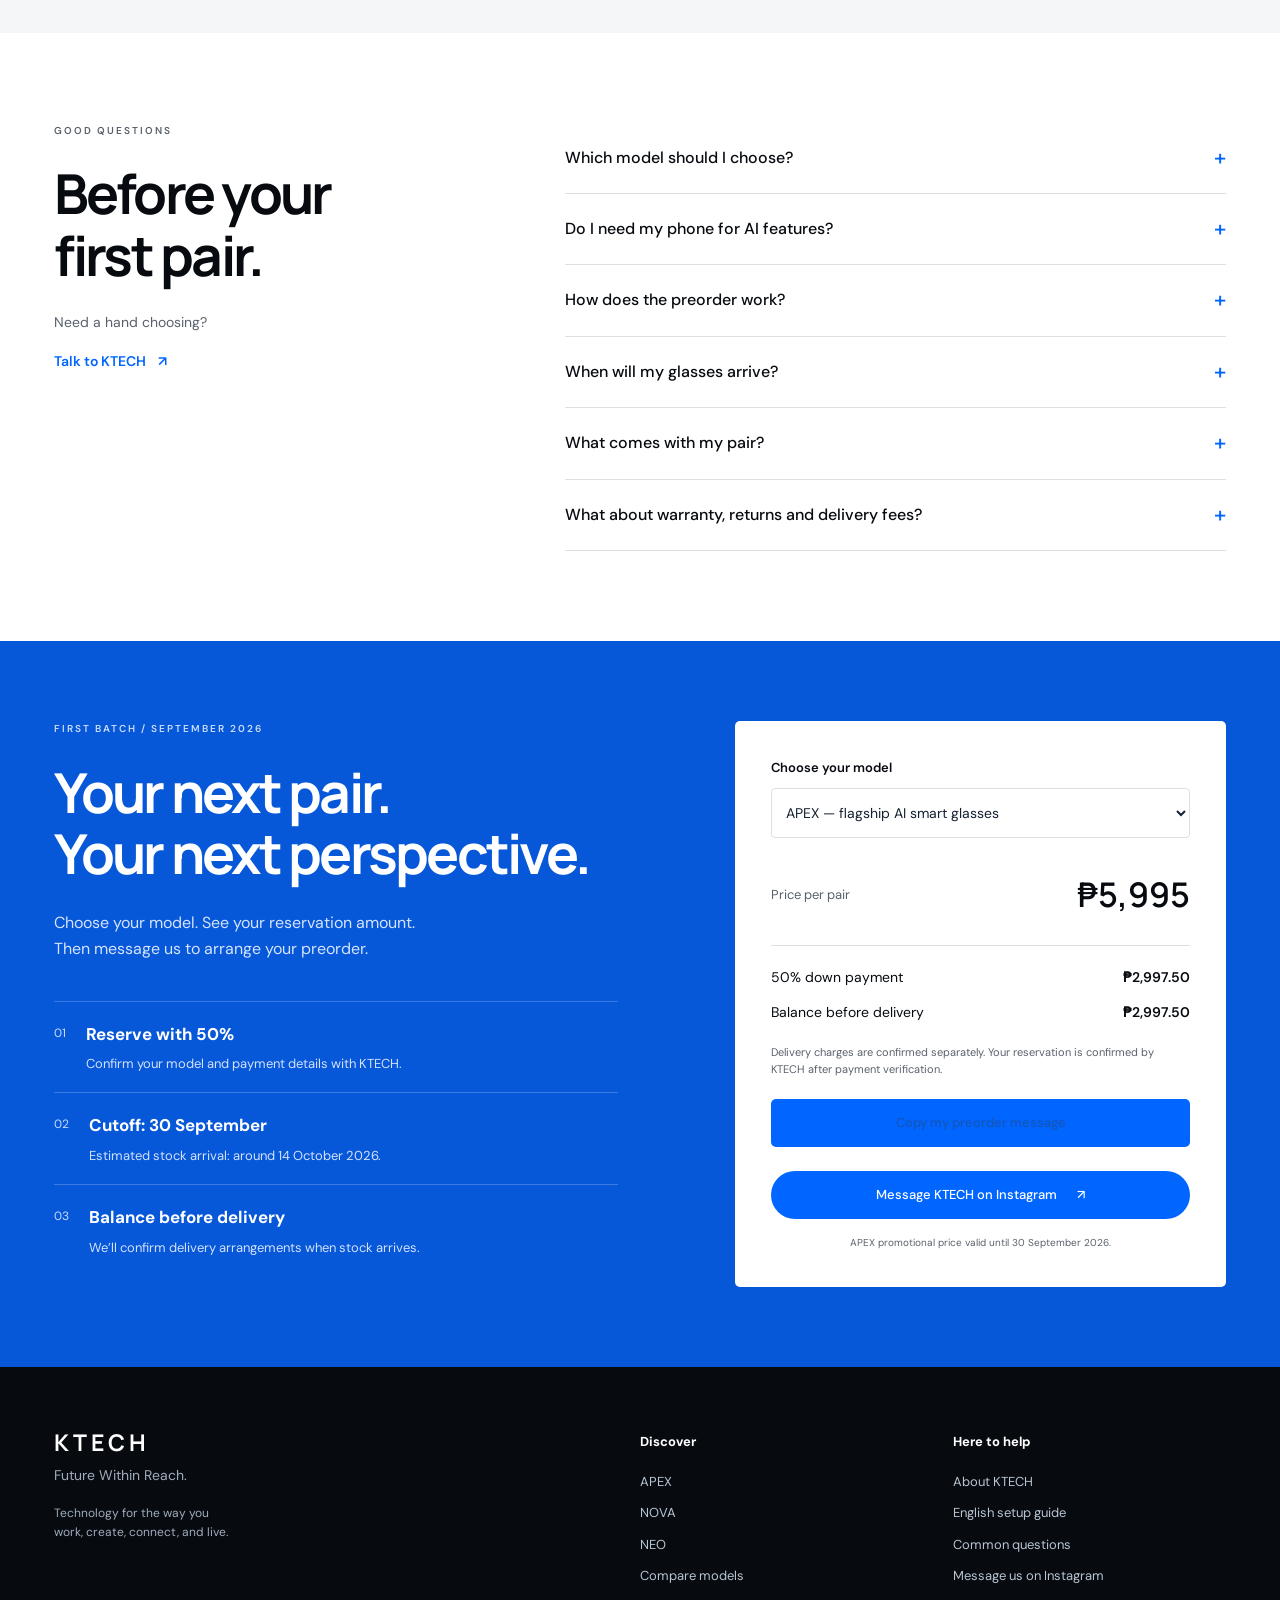
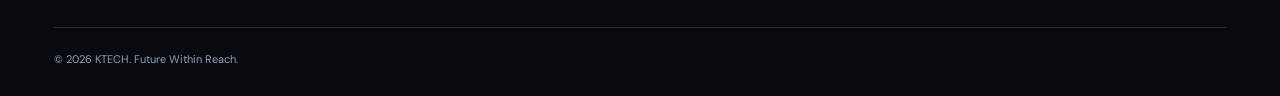
==== commit fea2e54d: "Fix showroom interaction resilience" ====
--- a/index.html
+++ b/index.html
@@ -1,7 +1,7 @@
 <!DOCTYPE html>
 <html lang="en"><head><meta charset="utf-8"/><meta content="width=device-width,initial-scale=1" name="viewport"/><title>KTECH | Future Within Reach</title><meta content="Meet KTECH APEX, NOVA and NEO smart glasses. Explore hands-free capture, connected AI and open-ear audio. Compare models and reserve your first-batch pair." name="description"/><meta content="#080d14" name="theme-color"/><meta content="KTECH — Future Within Reach" property="og:title"/><meta content="Meet your next perspective. Explore APEX, NOVA and NEO smart glasses." property="og:description"/><link href="style.css?v=20260914-showroom" rel="stylesheet"/><script defer="" src="experience.js?v=20260914-showroom"></script></head><body class="home"><a class="skip" href="#main">Skip to content</a><header><a aria-label="KTECH home" class="logo" href="index.html">KTECH</a><button aria-controls="main-nav" aria-expanded="false" class="menu-toggle">Menu</button><nav aria-label="Main navigation" id="main-nav"><a href="index.html#models">Products</a><a href="compare.html">Compare</a><a href="about.html">About KTECH</a><a href="guide.html">Support</a><a class="button nav-contact" href="index.html#preorder">Preorder</a></nav></header><main id="main">
 <section class="experience-hero"><div class="hero-copy"><h1>Stay in the moment.<br/><em>Capture everything.</em></h1><p class="intro">Meet APEX. Hands-free capture, connected AI and open-ear audio in your everyday glasses.</p><div class="hero-actions"><a class="button" href="apex.html">Explore APEX <span aria-hidden="true"><svg fill="none" height="18" stroke="currentColor" stroke-width="1.5" viewbox="0 0 24 24" width="18"><path d="M5 12h14M12 5l7 7-7 7"></path></svg></span></a><a class="button outline" href="#features">Discover the features</a></div></div><figure class="hero-product"><img alt="APEX black smart sunglasses with dark lenses and unbranded frames on a stone studio surface" fetchpriority="high" height="1024" src="assets/apex-no-logo-studio.webp" width="1536"/></figure><div class="hero-foot"><span>Future Within Reach.</span><a href="#features">A closer look <span aria-hidden="true">↓</span></a></div></section>
-<section class="feature-explorer" id="features"><div class="heading"><div><p class="eyebrow">FEATURE EXPLORER</p><h2>Small frame. <em>More possibilities.</em></h2></div><p>Four core capabilities. One seamless experience. Explore how APEX fits into your everyday life.</p></div><div class="explorer-layout"><div class="explorer-visual"><div class="product-map"><img alt="APEX black sunglasses with dark lenses and unbranded frames" height="887" loading="lazy" src="assets/apex-original.webp" width="1774"/><span aria-hidden="true" class="hardware-marker marker-camera" data-marker="camera">Camera</span><span aria-hidden="true" class="hardware-marker marker-controls" data-marker="controls">Controls</span></div><div aria-label="APEX hardware controls" class="hardware-controls"><button aria-pressed="true" data-hardware="0" type="button">Camera</button><button aria-pressed="false" data-hardware="1" type="button">Audio</button><button aria-pressed="false" data-hardware="3" type="button">Controls</button></div><div aria-label="APEX features" class="feature-tabs" role="tablist"><button aria-controls="feature-panel" aria-selected="true" data-feature="0" id="feature-tab-0" role="tab">01 <span>Capture</span></button><button aria-controls="feature-panel" aria-selected="false" data-feature="1" id="feature-tab-1" role="tab" tabindex="-1">02 <span>Audio</span></button><button aria-controls="feature-panel" aria-selected="false" data-feature="2" id="feature-tab-2" role="tab" tabindex="-1">03 <span>AI</span></button><button aria-controls="feature-panel" aria-selected="false" data-feature="3" id="feature-tab-3" role="tab" tabindex="-1">04 <span>Controls</span></button></div></div><div aria-labelledby="feature-tab-0" class="feature-panel" id="feature-panel" role="tabpanel" tabindex="0"><span class="feature-index">01 / 04</span><h3 id="feature-title">Capture your perspective.</h3><p id="feature-copy">A 13 MP camera lets you save the view in front of you. Take photos and record video while keeping your phone tucked away.</p><div class="ai-connection" id="ai-connection" hidden><svg aria-hidden="true" viewBox="0 0 360 96"><rect x="4" y="17" width="82" height="62" rx="25"/><path d="M22 48h45M44 38v20"/><path d="M93 48h53"/><rect x="147" y="7" width="61" height="82" rx="10"/><path d="M169 76h17"/><path d="M210 48h54"/><path d="M295 24c-15 0-27 10-27 24s12 24 27 24h32c16 0 29-9 29-23 0-12-10-22-23-23-6-15-29-17-38-2z"/></svg><p>APEX <span>connects to</span> phone + companion app <span>for</span> supported services</p></div><p class="feature-detail" id="feature-detail">Press the right button once for a photo, twice to start a video.</p><a class="link" href="guide.html">Learn the controls <span aria-hidden="true">↗</span></a></div></div><div class="spec-ribbon"><div><b>13 MP</b><span>Photo capture</span></div><div><b>300 mAh</b><span>Battery capacity</span></div><div><b>Magnetic</b><span>2-pin charging</span></div><div><b>Touch + buttons</b><span>Frame controls</span></div></div></section><section class="lifestyle" id="lifestyle"><div class="heading"><div><p class="eyebrow">APEX IN YOUR DAY</p><h2>Made for your <em>everyday.</em></h2></div></div><div aria-label="Everyday scenarios" class="life-tabs" role="tablist"><button aria-controls="life-panel" aria-selected="true" data-life="travel" id="life-tab-travel" role="tab">Travel</button><button aria-controls="life-panel" aria-selected="false" data-life="outdoors" id="life-tab-outdoors" role="tab" tabindex="-1">Outdoors</button><button aria-controls="life-panel" aria-selected="false" data-life="everyday" id="life-tab-everyday" role="tab" tabindex="-1">Everyday</button></div><div aria-labelledby="life-tab-travel" class="life-panel" id="life-panel" role="tabpanel"><div class="life-media"><picture><source media="(max-width: 760px)" srcset="assets/lifestyle-travel-mobile.webp"/><img alt="Illustrative travel scene" height="960" id="life-image" loading="lazy" src="assets/lifestyle-travel.webp" width="1440"/></picture><p class="life-image-status" id="life-image-status" role="status" hidden>Scene image unavailable.</p></div><div class="life-caption"><p class="eyebrow" id="life-label">TRAVEL</p><h3 id="life-title">Bring the moments home.</h3><p id="life-copy">Capture the places and details you want to remember, with supported connected translation when you need it.</p><a class="button" href="apex.html">Explore APEX for travel</a></div></div><p class="media-note">Illustrative lifestyle imagery. Not captured with APEX.</p></section><section id="models"><div class="heading"><div><p class="eyebrow">THE KTECH COLLECTION</p><h2>Find your <em>KTECH.</em></h2></div><a class="link" href="compare.html">Compare every feature <span aria-hidden="true">↗</span></a></div><div class="collection-layout"><div class="models"><article class="model flagship"><p class="eyebrow">Flagship AI smart glasses</p><h3>APEX</h3><a class="photo" href="apex.html"><img alt="KTECH APEX flagship AI smart glasses poster showing the glasses, packaging and features" loading="lazy" src="assets/apex.jpeg"/></a><p class="price">₱5,995 <s>₱6,495</s><small>First-batch offer</small></p><ul><li>Samsung 13 MP camera</li><li>Six-axis photo &amp; video stabilisation</li><li>AI assistant &amp; translation</li><li>Open-ear audio</li></ul><a class="link" href="apex.html">Explore APEX ↗</a><a class="button" data-order-model="APEX" href="#preorder">Preorder APEX</a></article><article class="model"><a class="photo" href="nova.html"><img alt="Black KTECH NOVA glasses and packaging" loading="lazy" src="assets/nova.jpeg"/></a><p class="eyebrow">AI camera smart glasses</p><h3>NOVA</h3><p class="price">₱5,995 </p><ul><li>8 MP camera</li><li>1080p video</li><li>AI voice assistant</li><li>Real-time translation</li></ul><a class="link" href="nova.html">Explore NOVA ↗</a><a class="button outline" data-order-model="NOVA" href="#preorder">Preorder NOVA</a></article><article class="model"><a class="photo" href="neo.html"><img alt="Black KTECH NEO glasses and packaging" loading="lazy" src="assets/neo.jpeg"/></a><p class="eyebrow">Smart audio glasses</p><h3>NEO</h3><p class="price">₱4,995 </p><ul><li>Wireless audio &amp; Bluetooth calls</li><li>Built-in microphone</li><li>Bluetooth 5.3</li><li>Touch control</li></ul><a class="link" href="neo.html">Explore NEO ↗</a><a class="button outline" data-order-model="NEO" href="#preorder">Preorder NEO</a></article></div><aside class="collection-cta"><div><p class="eyebrow">FUTURE WITHIN REACH</p><h3>See more.<br/>Do more.<br/>Be here.</h3><p>Your next perspective starts with a pair.</p><a class="button" href="#preorder">Reserve your pair</a></div><span>First cutoff · 30 September 2026</span></aside></div><div class="model-note"><strong>Flagship features. Same first-batch price.</strong><p>APEX is ₱5,995 until 30 September 2026 — the same price as NOVA.</p><a href="#preorder">Reserve your APEX <span aria-hidden="true">↗</span></a></div></section>
+<section class="feature-explorer" id="features"><div class="heading"><div><p class="eyebrow">FEATURE EXPLORER</p><h2>Small frame. <em>More possibilities.</em></h2></div><p>Four core capabilities. One seamless experience. Explore how APEX fits into your everyday life.</p></div><div class="explorer-layout"><div class="explorer-visual"><div class="product-map"><img alt="APEX black sunglasses with dark lenses and unbranded frames" height="887" loading="lazy" src="assets/apex-original.webp" width="1774"/><button aria-pressed="true" class="hardware-marker marker-camera" data-hardware="0" data-marker="camera" type="button">Camera</button><button aria-pressed="false" class="hardware-marker marker-controls" data-hardware="3" data-marker="controls" type="button">Controls</button></div><div aria-label="APEX hardware controls" class="hardware-controls"><button aria-pressed="false" data-hardware="1" type="button">Audio</button></div><div aria-label="APEX features" class="feature-tabs" role="tablist"><button aria-controls="feature-panel" aria-selected="true" data-feature="0" id="feature-tab-0" role="tab">01 <span>Capture</span></button><button aria-controls="feature-panel" aria-selected="false" data-feature="1" id="feature-tab-1" role="tab" tabindex="-1">02 <span>Audio</span></button><button aria-controls="feature-panel" aria-selected="false" data-feature="2" id="feature-tab-2" role="tab" tabindex="-1">03 <span>AI</span></button><button aria-controls="feature-panel" aria-selected="false" data-feature="3" id="feature-tab-3" role="tab" tabindex="-1">04 <span>Controls</span></button></div></div><div aria-labelledby="feature-tab-0" class="feature-panel" id="feature-panel" role="tabpanel" tabindex="0"><span class="feature-index">01 / 04</span><h3 id="feature-title">Capture your perspective.</h3><p id="feature-copy">A 13 MP camera lets you save the view in front of you. Take photos and record video while keeping your phone tucked away.</p><div class="ai-connection" id="ai-connection" hidden><svg aria-hidden="true" viewBox="0 0 360 96"><rect x="4" y="17" width="82" height="62" rx="25"/><path d="M22 48h45M44 38v20"/><path d="M93 48h53"/><rect x="147" y="7" width="61" height="82" rx="10"/><path d="M169 76h17"/><path d="M210 48h54"/><path d="M295 24c-15 0-27 10-27 24s12 24 27 24h32c16 0 29-9 29-23 0-12-10-22-23-23-6-15-29-17-38-2z"/></svg><p>APEX <span>connects to</span> phone + companion app <span>for</span> supported services</p><small>Illustrative connection diagram.</small></div><p class="feature-detail" id="feature-detail">Press the right button once for a photo, twice to start a video.</p><a class="link" href="guide.html">Learn the controls <span aria-hidden="true">↗</span></a></div></div><div class="spec-ribbon"><div><b>13 MP</b><span>Photo capture</span></div><div><b>300 mAh</b><span>Battery capacity</span></div><div><b>Magnetic</b><span>2-pin charging</span></div><div><b>Touch + buttons</b><span>Frame controls</span></div></div></section><section class="lifestyle" id="lifestyle"><div class="heading"><div><p class="eyebrow">APEX IN YOUR DAY</p><h2>Made for your <em>everyday.</em></h2></div></div><div aria-label="Everyday scenarios" class="life-tabs" role="tablist"><button aria-controls="life-panel" aria-selected="true" data-life="travel" id="life-tab-travel" role="tab">Travel</button><button aria-controls="life-panel" aria-selected="false" data-life="outdoors" id="life-tab-outdoors" role="tab" tabindex="-1">Outdoors</button><button aria-controls="life-panel" aria-selected="false" data-life="everyday" id="life-tab-everyday" role="tab" tabindex="-1">Everyday</button></div><div aria-labelledby="life-tab-travel" class="life-panel" id="life-panel" role="tabpanel"><div class="life-media"><picture><source media="(max-width: 760px)" srcset="assets/lifestyle-travel-mobile.webp"/><img alt="Illustrative travel scene" height="960" id="life-image" loading="lazy" src="assets/lifestyle-travel.webp" width="1440"/></picture><p class="life-loading-status" id="life-loading-status" role="status" hidden>Loading scene…</p><p class="life-image-status" id="life-image-status" role="status" hidden>Scene image unavailable.</p></div><div class="life-caption"><p class="eyebrow" id="life-label">TRAVEL</p><h3 id="life-title">Bring the moments home.</h3><p id="life-copy">Capture the places and details you want to remember, with supported connected translation when you need it.</p><a class="button" href="apex.html">Explore APEX for travel</a></div></div><p class="media-note">Illustrative lifestyle imagery. Not captured with APEX.</p></section><section id="models"><div class="heading"><div><p class="eyebrow">THE KTECH COLLECTION</p><h2>Find your <em>KTECH.</em></h2></div><a class="link" href="compare.html">Compare every feature <span aria-hidden="true">↗</span></a></div><div class="collection-layout"><div class="models"><article class="model flagship"><p class="eyebrow">Flagship AI smart glasses</p><h3>APEX</h3><a class="photo" href="apex.html"><img alt="KTECH APEX flagship AI smart glasses poster showing the glasses, packaging and features" loading="lazy" src="assets/apex.jpeg"/></a><p class="price">₱5,995 <s>₱6,495</s><small>First-batch offer</small></p><ul><li>Samsung 13 MP camera</li><li>Six-axis photo &amp; video stabilisation</li><li>AI assistant &amp; translation</li><li>Open-ear audio</li></ul><a class="link" href="apex.html">Explore APEX ↗</a><a class="button" data-order-model="APEX" href="#preorder">Preorder APEX</a></article><article class="model"><a class="photo" href="nova.html"><img alt="Black KTECH NOVA glasses and packaging" loading="lazy" src="assets/nova.jpeg"/></a><p class="eyebrow">AI camera smart glasses</p><h3>NOVA</h3><p class="price">₱5,995 </p><ul><li>8 MP camera</li><li>1080p video</li><li>AI voice assistant</li><li>Real-time translation</li></ul><a class="link" href="nova.html">Explore NOVA ↗</a><a class="button outline" data-order-model="NOVA" href="#preorder">Preorder NOVA</a></article><article class="model"><a class="photo" href="neo.html"><img alt="Black KTECH NEO glasses and packaging" loading="lazy" src="assets/neo.jpeg"/></a><p class="eyebrow">Smart audio glasses</p><h3>NEO</h3><p class="price">₱4,995 </p><ul><li>Wireless audio &amp; Bluetooth calls</li><li>Built-in microphone</li><li>Bluetooth 5.3</li><li>Touch control</li></ul><a class="link" href="neo.html">Explore NEO ↗</a><a class="button outline" data-order-model="NEO" href="#preorder">Preorder NEO</a></article></div><aside class="collection-cta"><div><p class="eyebrow">FUTURE WITHIN REACH</p><h3>See more.<br/>Do more.<br/>Be here.</h3><p>Your next perspective starts with a pair.</p><a class="button" href="#preorder">Reserve your pair</a></div><span>First cutoff · 30 September 2026</span></aside></div><div class="model-note"><strong>Flagship features. Same first-batch price.</strong><p>APEX is ₱5,995 until 30 September 2026 — the same price as NOVA.</p><a href="#preorder">Reserve your APEX <span aria-hidden="true">↗</span></a></div></section>
 <section class="package-section" id="package"><div class="package-visual"><img alt="APEX package presentation showing glasses, box, pouch, cable, cleaning cloth, manual and spare lenses" height="1254" loading="lazy" src="assets/apex-package.webp" width="1254"/></div><div><p class="eyebrow">THE APEX EXPERIENCE</p><h2>A closer look.<br/>Inside and out.</h2><p>Explore the APEX package, from your glasses to the everyday essentials pictured alongside them.</p><dl class="package-list"><div><dt>APEX smart glasses</dt><dd>Capture, connected assistance and open-ear audio.</dd></div><div><dt>Pouch &amp; cleaning cloth</dt><dd>Keep your glasses stored and your lenses clean.</dd></div><div><dt>Charging cable &amp; guide</dt><dd>Get powered up and find your way around the controls.</dd></div><div><dt>Lens options</dt><dd>Spare lenses are shown in this package presentation. Confirm the included lens set when ordering.</dd></div></dl><p class="note">Package presentation supplied by KTECH. Confirm the final contents and lens options for your order before payment.</p><a class="button" href="#preorder">Reserve APEX</a><a class="link" href="guide.html">Read the setup guide ↗</a></div></section><section class="company-story"><div><p class="eyebrow">WHY KTECH EXISTS</p><h2>Tomorrow’s technology.<br/><em>Within reach.</em></h2><p class="intro">New technology should feel useful, approachable, and easy to choose. That’s the idea behind KTECH.</p><a class="link" href="about.html">Meet KTECH <span aria-hidden="true">↗</span></a></div><div class="story-principles"><article><span>01</span><div><h3>Discover what’s next.</h3><p>A focused selection of emerging consumer technology.</p></div></article><article><span>02</span><div><h3>Understand what it does.</h3><p>Clear product information and practical ways to use it.</p></div></article><article><span>03</span><div><h3>Make it part of your day.</h3><p>Helpful guidance, from choosing your pair to getting started.</p></div></article></div></section>
 <section class="faq-section" id="faq"><div><p class="eyebrow">GOOD QUESTIONS</p><h2>Before your<br/>first pair.</h2><p>Need a hand choosing?</p><a class="link" href="https://www.instagram.com/ktech_electronics/">Talk to KTECH <span aria-hidden="true">↗</span></a></div><div><details><summary>Which model should I choose?</summary><p>Choose APEX for flagship capture and AI features, NOVA for an everyday camera model, or NEO for audio and calls. APEX and NOVA share the ₱5,995 first-batch price until 30 September 2026.</p><a href="compare.html">See the full comparison</a></details><details><summary>Do I need my phone for AI features?</summary><p>Connected AI and translation use the companion app, a compatible phone connection and supported services. Availability can vary by app version and region.</p></details><details><summary>How does the preorder work?</summary><p>Message KTECH with your selected model. Once payment details are confirmed, reserve with a 50% down payment and pay the remaining 50% before delivery.</p></details><details><summary>When will my glasses arrive?</summary><p>The first cutoff is 30 September 2026. Stock is estimated to arrive around 14 October 2026. Delivery follows stock arrival and payment of your balance; your individual delivery date will be confirmed by KTECH.</p></details><details><summary>What comes with my pair?</summary><p>Contact KTECH to confirm the included accessories for your chosen model before reserving. The APEX setup guide covers using the supplied charger and caring for your glasses.</p></details><details><summary>What about warranty, returns and delivery fees?</summary><p>Ask KTECH to confirm the warranty coverage, return conditions and delivery charge for your order before making payment.</p></details></div></section>
 <section class="preorder-section" id="preorder"><div class="preorder-copy"><p class="eyebrow">FIRST BATCH / SEPTEMBER 2026</p><h2>Your next pair.<br/>Your next perspective.</h2><p>Choose your model. See your reservation amount.<br/>Then message us to arrange your preorder.</p><ol class="timeline"><li><span>01</span><div><strong>Reserve with 50%</strong><p>Confirm your model and payment details with KTECH.</p></div></li><li><span>02</span><div><strong>Cutoff: 30 September</strong><p>Estimated stock arrival: around 14 October 2026.</p></div></li><li><span>03</span><div><strong>Balance before delivery</strong><p>We’ll confirm delivery arrangements when stock arrives.</p></div></li></ol></div><div class="reservation"><label for="order-model">Choose your model</label><select id="order-model"><option value="APEX">APEX — flagship AI smart glasses</option><option value="NOVA">NOVA — AI camera smart glasses</option><option value="NEO">NEO — smart audio glasses</option></select><div class="reservation-total"><span>Price per pair</span><strong id="order-total">₱5,995</strong></div><dl><div><dt>50% down payment</dt><dd id="order-deposit">₱2,997.50</dd></div><div><dt>Balance before delivery</dt><dd id="order-balance">₱2,997.50</dd></div></dl><p class="note">Delivery charges are confirmed separately. Your reservation is confirmed by KTECH after payment verification.</p><button class="button copy-order" id="copy-order">Copy my preorder message</button><p class="copy-status" id="copy-status" role="status"></p><a class="button message-order" href="https://www.instagram.com/ktech_electronics/">Message KTECH on Instagram <span aria-hidden="true">↗</span></a><p class="reservation-foot">APEX promotional price valid until 30 September 2026.</p></div></section>
--- a/style.css
+++ b/style.css
@@ -6,6 +6,32 @@
 @media(max-width:1050px){nav{gap:23px}.experience-hero{grid-template-columns:1.1fr 1fr}.experience-hero h1{font-size:49px}.hero-actions{gap:12px}.hero-actions .button{font-size:12px;padding:13px 18px}.hero-product{margin:0}.hero-product figcaption{font-size:8px}.feature-panel{padding-left:22px}.visual-features{gap:18px}.voice-feature{padding:28px}.voice-feature h2{font-size:30px}.life-caption{padding:30px}.life-caption h3{font-size:30px}.models{gap:15px}.model{padding:16px}.preorder-section{gap:6%}.reservation{padding:25px}}
 @media(max-width:760px){html{scroll-padding-top:85px}body{font-size:15px;padding-bottom:75px}header{padding:16px 6%;flex-wrap:wrap;gap:0}.logo{font-size:23px}.offer{font-size:10px;padding:8px 12px}.offer span{margin-left:5px}.menu-toggle{display:block;background:none;color:#fff;border:1px solid #566170;border-radius:4px;padding:8px 15px;font-size:12px;min-height:40px}nav{display:none;width:100%;padding:18px 0 5px;gap:10px;flex-direction:column;align-items:stretch}nav.open{display:flex}nav a{padding:10px 0;font-size:15px}.menu-toggle[aria-expanded=true]{background:#202c3d}.button{font-size:13px;padding:14px 20px}main>section{padding:55px 6%}h1{font-size:46px}h2{font-size:36px}.experience-hero{grid-template-columns:1fr;padding-top:40px;padding-bottom:0}.hero-copy{padding-bottom:0}.experience-hero h1{font-size:clamp(38px,8.8vw,57px);max-width:620px}.experience-hero .intro{font-size:16px;max-width:450px;margin-top:22px}.hero-actions{margin-top:24px}.hero-actions .button{font-size:12px;padding:13px 17px}.hero-product{margin:15px -6.9% 0}.hero-product img{max-height:340px;object-fit:contain}.hero-product figcaption{font-size:9px;margin:0 6% 20px}.hero-foot{padding:20px 0;font-size:10px}.capability-strip{grid-template-columns:repeat(2,1fr);gap:20px 8px;padding:23px 5%;font-size:11px}.capability-strip b{font-size:13px}.heading{flex-direction:column;align-items:start;gap:20px;margin-bottom:30px}.heading>p{font-size:14px}.explorer-layout{grid-template-columns:1fr;gap:30px}.feature-panel{padding-left:20px;min-height:270px}.feature-index{margin-bottom:12px}.feature-panel h3{font-size:32px;margin-bottom:14px}.feature-panel p{font-size:15px}.feature-panel .feature-detail{margin-top:18px;padding-top:15px}.visual-features{grid-template-columns:1fr;padding-top:0;gap:20px}.feature-photo{min-height:430px}.feature-photo>div{left:28px;bottom:28px}.feature-photo h2{font-size:35px}.voice-feature{padding:30px}.voice-feature h2{font-size:33px}.voice-wave{margin:20px 0}.lifestyle{padding-top:0}.life-tabs{width:100%;gap:24px}.life-tabs button{font-size:13px}.life-panel{grid-template-columns:1fr}.life-panel>img{height:280px}.life-caption{padding:30px;min-height:320px}.life-caption h3{font-size:32px}.life-caption p{font-size:14px}.models{grid-template-columns:1fr;gap:30px}.model{padding:22px}.model .photo{max-width:400px;width:100%;align-self:center}.model .photo img{max-height:460px;object-fit:contain}.model-note{flex-direction:column;align-items:start;gap:12px}.model-note strong{max-width:none}.company-story,.setup-band,.faq-section,.preorder-section{grid-template-columns:1fr;gap:35px}.company-story .intro{font-size:16px}.story-principles h3{font-size:22px}.faq-section details{padding:20px 0}.faq-section summary{font-size:16px}.preorder-section h2{font-size:40px}.reservation{padding:25px}.reservation-total strong{font-size:32px}.reservation dl div{font-size:13px}.business-footer{grid-template-columns:1fr 1fr;gap:35px;padding:45px 6% 25px}.business-footer>div:first-child{grid-column:1/-1}.mobile-buy{position:fixed;bottom:0;left:0;right:0;z-index:40;display:flex;justify-content:space-between;align-items:center;gap:15px;padding:12px 6% max(12px,env(safe-area-inset-bottom));background:#fff;border-top:1px solid var(--line);box-shadow:0 -5px 25px #0000000d}.mobile-buy div{display:flex;flex-direction:column}.mobile-buy strong{font-size:13px}.mobile-buy span{font-size:10px;color:var(--muted)}.mobile-buy .button{font-size:12px;padding:12px 24px;min-height:42px}.product,.order,.about-grid,.three{grid-template-columns:1fr;gap:35px}.product>img{max-height:530px}.feature-list{grid-template-columns:1fr 1fr;gap:0 18px}.feature-list div{font-size:16px}.focus-grid{grid-template-columns:1fr 1fr}.principles article{grid-template-columns:1fr;gap:15px}.guide h1{font-size:46px}.guide table{table-layout:fixed}.guide td,.guide th{font-size:12px;padding:13px 8px;overflow-wrap:anywhere}.spec-group table{table-layout:fixed}.spec-group th,.spec-group td{overflow-wrap:anywhere;font-size:12px}.comparison th,.comparison td{font-size:13px}.comparison thead img{height:120px}.comparison thead th{font-size:18px}.order ol{padding-left:20px}}
 @media(prefers-reduced-motion:reduce){html{scroll-behavior:auto}*,*:before,*:after{animation:none!important;transition:none!important}}
+
+.home .feature-explorer.initialized .hardware-marker{min-width:44px;min-height:44px;transform:none}
+.home .feature-explorer.initialized .hardware-marker.active{transform:none}
+.home .marker-camera{left:51.5%;top:43%}
+.home .marker-controls{left:61%;right:auto;top:14%}
+.home .life-media.loading img{visibility:hidden;opacity:0}
+@media(max-width:760px){.home .feature-tabs button,.home .life-tabs button,.home [data-hardware]{width:auto;min-width:44px;height:auto;min-height:44px}.home .feature-explorer.initialized .hardware-marker{min-width:44px;min-height:44px;transform:none}}
+.home .life-media.failed picture{display:block;position:absolute;inset:0;visibility:hidden}
+.home .feature-explorer.initialized .hardware-marker{opacity:1;font-size:10px;background:#fff}.home .feature-explorer.initialized .hardware-controls{justify-content:center}
+@media(max-width:760px){.home .feature-explorer.initialized .hardware-marker{font-size:10px}}
+
+/* Showroom QA overrides */
+.home .product-map img{display:block;width:100%;height:auto;aspect-ratio:2/1;object-fit:contain}
+.home .feature-tabs,.home .hardware-controls,.home .hardware-marker,.home .life-tabs{display:none}
+.home .feature-explorer.initialized .feature-tabs{display:flex}
+.home .feature-explorer.initialized .hardware-controls{display:grid;grid-template-columns:minmax(120px,180px)}
+.home .feature-explorer.initialized .hardware-marker{display:block;border:1px solid #176cf5;min-width:44px;min-height:44px;line-height:1;background:#fff}
+.home .lifestyle.initialized .life-tabs{display:flex}
+.home .feature-tabs button,.home .life-tabs button,.home [data-hardware]{min-width:44px;min-height:44px}
+.home .ai-connection small{display:block;margin-top:8px;color:#687587;font-size:10px;text-align:center}
+.home .life-media.loading img{visibility:hidden;opacity:0}
+.home .life-media.loading{display:grid;place-items:center;background:linear-gradient(135deg,#111a27,#24364c)}
+.home .life-media.loading picture{position:absolute;inset:0}
+.home .life-loading-status,.home .life-image-status{position:relative;z-index:2;color:#d5deeb;font-size:13px}
+.home .life-loading-status[hidden],.home .life-image-status[hidden]{display:none}
+@media(max-width:760px){.home .feature-tabs button,.home .life-tabs button,.home [data-hardware]{min-width:44px;min-height:44px}.home .feature-explorer.initialized .hardware-marker{font-size:8px}}
 
 /* Homepage interactive showroom */
 .home .product-map{position:relative}.home .hardware-marker{position:absolute;z-index:2;padding:6px 10px;border:1px solid #176cf5;border-radius:100px;background:#fff;color:#075dcc;font-size:10px;font-weight:700;letter-spacing:.04em;opacity:.45;transform:scale(.94);transition:opacity .18s,transform .18s,box-shadow .18s}.home .hardware-marker:after{content:"";position:absolute;width:8px;height:8px;border-radius:50%;background:#176cf5;box-shadow:0 0 0 5px #176cf530}.home .marker-camera{left:49%;top:53%}.home .marker-camera:after{left:-13px;top:10px}.home .marker-controls{right:17%;top:38%}.home .marker-controls:after{left:50%;bottom:-14px}.home .hardware-marker.active{opacity:1;transform:scale(1);box-shadow:0 6px 20px #176cf530}.home .hardware-controls{display:none;grid-template-columns:repeat(3,1fr);gap:8px;margin:10px auto 0;max-width:390px}.js .home .hardware-controls{display:grid}.home .hardware-controls button{min-height:44px;border:1px solid #c9ced5;border-radius:4px;background:#fff;color:#3e4857;font-size:12px;font-weight:600}.home .hardware-controls button[aria-pressed=true]{border-color:#176cf5;background:#eaf2ff;color:#075dcc}.home .ai-connection{margin:20px 0;padding:15px;border-radius:5px;background:#eaf2ff}.home .ai-connection svg{display:block;width:100%;height:62px;fill:none;stroke:#176cf5;stroke-width:3;stroke-linecap:round;stroke-linejoin:round}.home .ai-connection p{font-size:11px;text-align:center;color:#0b4fae;line-height:1.35}.home .ai-connection p span{color:#687587}.home .lifestyle{padding-top:75px;padding-bottom:90px;background:#f0f2f5}.home .lifestyle .heading{margin-bottom:25px}.home .life-tabs{margin-bottom:0}.home .life-tabs button{min-height:48px;padding:12px 4px}.home .life-panel{grid-template-columns:1.45fr 1fr;border-radius:0}.home .life-media{position:relative;height:440px;background:#151c26;overflow:hidden}.home .life-media picture{display:block;height:100%}.home .life-media img{width:100%;height:100%;object-fit:cover;opacity:1;transition:opacity .18s ease}.home .life-media.loading img{opacity:.35}.home .life-media.failed{display:grid;place-items:center;background:linear-gradient(135deg,#111a27,#24364c)}.home .life-media.failed picture{display:none}.home .life-image-status{color:#d5deeb;font-size:13px}.home .life-caption{min-height:440px}.home .life-caption .button{margin-top:2px}.home .media-note{margin-top:10px}.home .life-image-status[hidden],.home .ai-connection[hidden]{display:none}
@@ -61,3 +87,5 @@
 @media(max-width:1100px) and (min-width:761px){nav{margin-left:40px;gap:22px}.home .experience-hero{min-height:460px;padding-top:50px}.hero-copy{max-width:52%;min-height:325px}.experience-hero h1{font-size:4.8vw}.experience-hero .intro{font-size:16px;max-width:360px}.hero-product{width:65%;inset:0 -6% 0 auto}.hero-actions{gap:10px}.hero-actions .button{font-size:11px;padding:12px 17px;min-height:44px}.collection-layout{grid-template-columns:1fr}.collection-cta{min-height:240px;background-size:50% auto;background-position:right center;padding:32px;flex-direction:row;align-items:end}.collection-cta:before{background:linear-gradient(90deg,#0665ec 35%,#0665ec10)}.collection-cta h3{margin:10px 0;font-size:38px}.collection-cta h3 br{display:none}.collection-cta>span{margin:0}.model .photo img{height:180px}.feature-explorer .heading{align-items:start}.feature-explorer .heading>p{max-width:240px}}
 @media(max-width:760px){header{padding:18px 6%;min-height:70px}.logo,.business-footer .logo{font-size:22px;width:auto;height:auto}.menu-toggle{border:0;padding:8px 0;min-height:34px}nav{margin:0;gap:4px}nav .nav-contact{margin:10px 0 0}main>section{padding:56px 6%}.home .experience-hero{padding:43px 6% 0;min-height:0}.hero-copy{min-height:0;max-width:none}.experience-hero h1{font-size:clamp(37px,8.7vw,62px);line-height:1.07}.experience-hero .intro{font-size:15px;line-height:1.6;max-width:360px;margin-top:21px}.hero-actions{margin-top:24px;gap:10px}.hero-actions .button{padding:13px 18px;font-size:11px;min-height:43px}.hero-product{position:relative;inset:auto;width:113.64%;margin:0 -6.82%;z-index:0;height:auto}.hero-product img{height:auto;aspect-ratio:3/2;width:100%;max-height:400px;object-fit:cover;mask-image:linear-gradient(to bottom,transparent 0%,#000 14%,#000 93%,transparent 100%)}.hero-foot{padding:13px 0 22px;font-size:8px}.feature-explorer .heading{gap:18px;margin-bottom:30px;align-items:start}.feature-explorer h2{font-size:37px;line-height:1.08}.feature-explorer .heading>p{max-width:330px;font-size:13px}.eyebrow{margin-bottom:18px;font-size:9px}.explorer-layout{grid-template-columns:1fr;gap:35px}.explorer-visual>img{aspect-ratio:2/1}.feature-tabs{margin-top:20px;gap:28px}.feature-tabs button{width:42px;height:42px;margin-bottom:27px}.feature-tabs button span{top:43px}.feature-panel{padding-left:22px;min-height:0}.feature-panel h3{font-size:32px}.feature-panel p{font-size:14px}.spec-ribbon{grid-template-columns:1fr 1fr;gap:23px}.spec-ribbon b{font-size:19px}.home #models{padding:52px 6%}.home #models .heading{gap:15px}.collection-layout{grid-template-columns:1fr;gap:28px}.models{grid-template-columns:1fr;gap:24px}.model{padding:24px;border:1px solid #ffffff25!important;border-radius:5px}.model.flagship{border-color:#0066ff!important}.model .photo{width:100%;max-width:none}.model .photo img{height:250px;max-height:none}.model h3{font-size:29px}.model .eyebrow{font-size:13px}.model .price{font-size:27px}.model li{font-size:13px}.model>.button{font-size:13px;min-height:47px}.model .link{font-size:13px}.collection-cta{min-height:350px;padding:30px;background-size:100% auto}.collection-cta h3{margin-top:35px;font-size:44px}.collection-cta>span{margin-top:40px}.model-note{align-items:start;gap:10px}.model-note strong{font-size:16px}.package-section{gap:30px}.package-section h2,.company-story h2{font-size:37px}.package-section .link{margin-left:0}.company-story{gap:30px}.faq-section{gap:25px}.preorder-section{gap:30px}.preorder-section h2{font-size:38px}.reservation{padding:25px}.reservation-total strong{font-size:32px}.business-footer{padding:50px 6% 25px}.mobile-buy{background:#070b10;color:white;border-color:#ffffff20}.mobile-buy span{color:#bac4d3}.mobile-buy .button{min-height:42px}.product{padding-top:35px}.product h1{font-size:48px}}
 @media(prefers-reduced-motion:reduce){html{scroll-behavior:auto}*,*:before,*:after{animation:none!important;transition:none!important}}
+.home .feature-explorer.initialized .hardware-marker{min-width:44px;min-height:44px;transform:none}.home .feature-explorer.initialized .hardware-marker.active{transform:none}.home .marker-camera{left:51.5%;top:43%}.home .marker-controls{left:61%;right:auto;top:14%}.home .life-media.loading img{visibility:hidden;opacity:0}
+@media(max-width:760px){.home .feature-tabs button,.home .life-tabs button,.home [data-hardware]{width:auto;min-width:44px;height:auto;min-height:44px}.home .feature-explorer.initialized .hardware-marker{min-width:44px;min-height:44px;transform:none}}
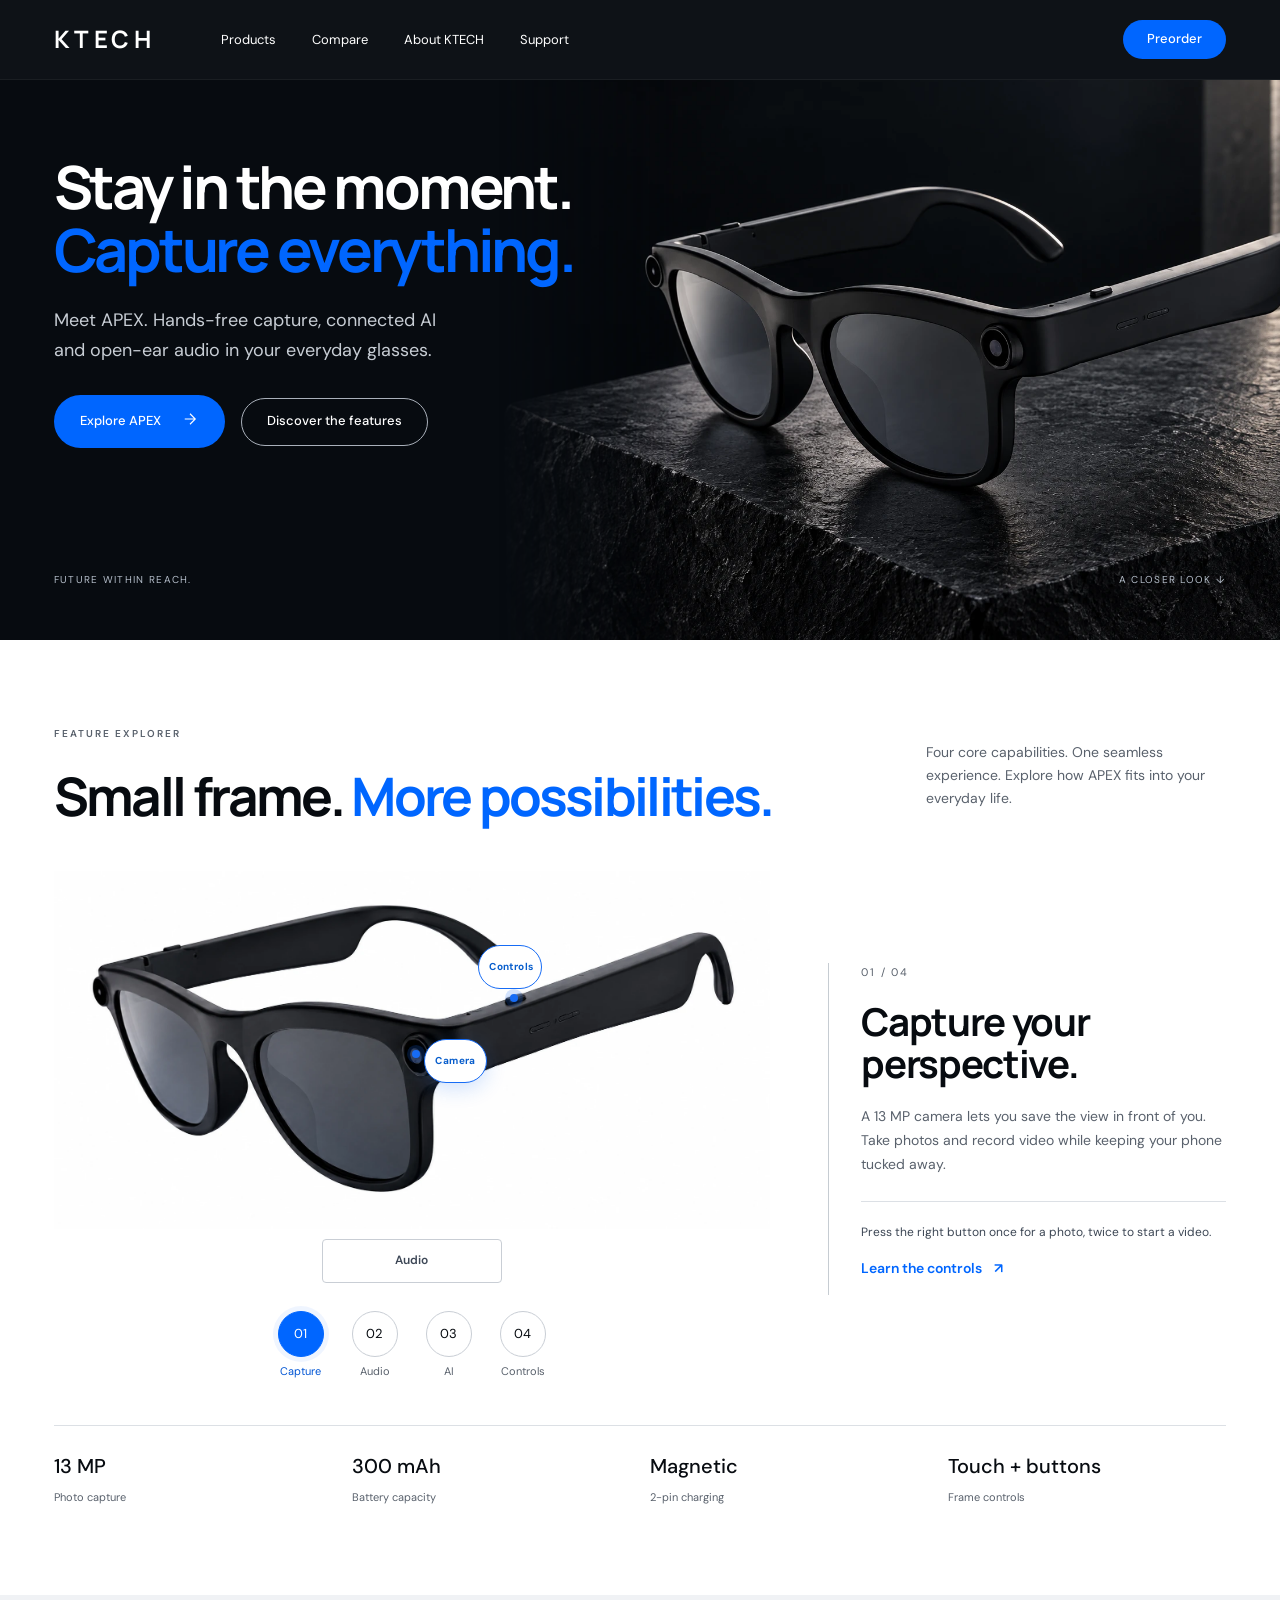
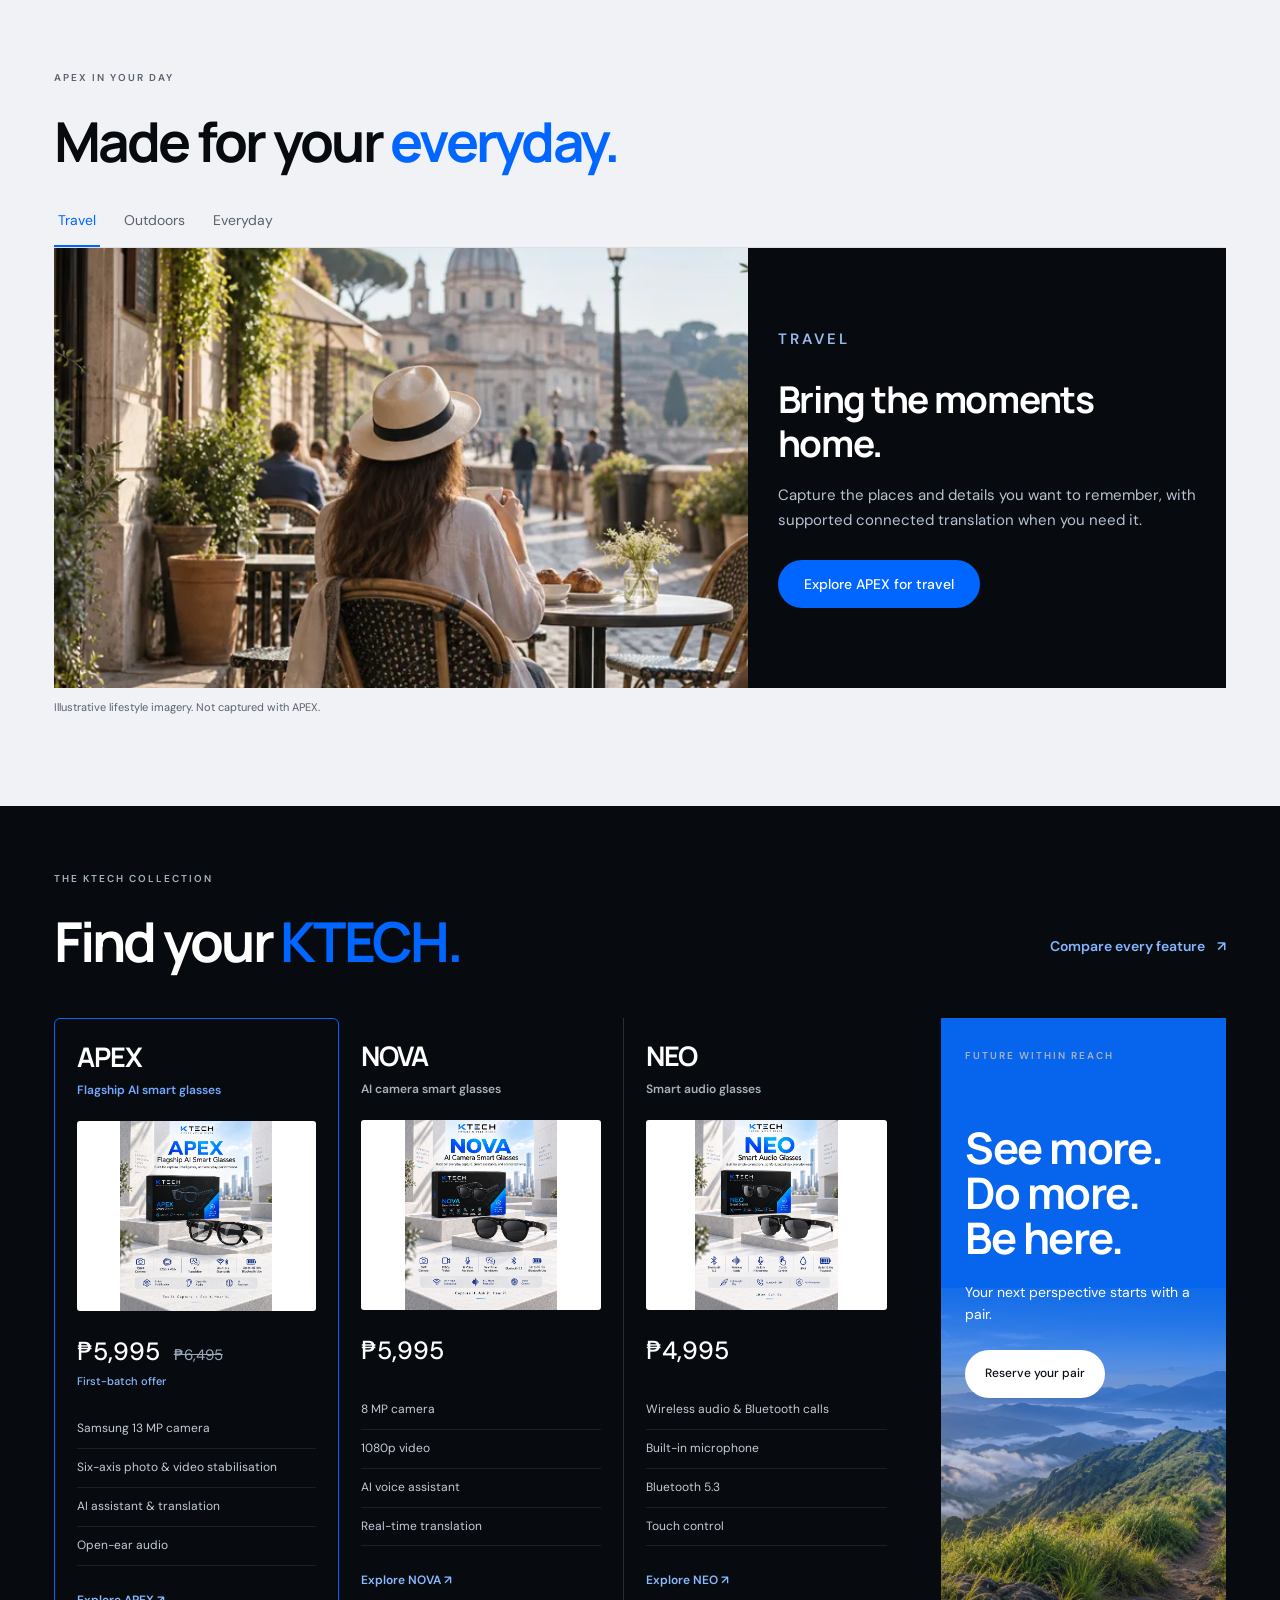
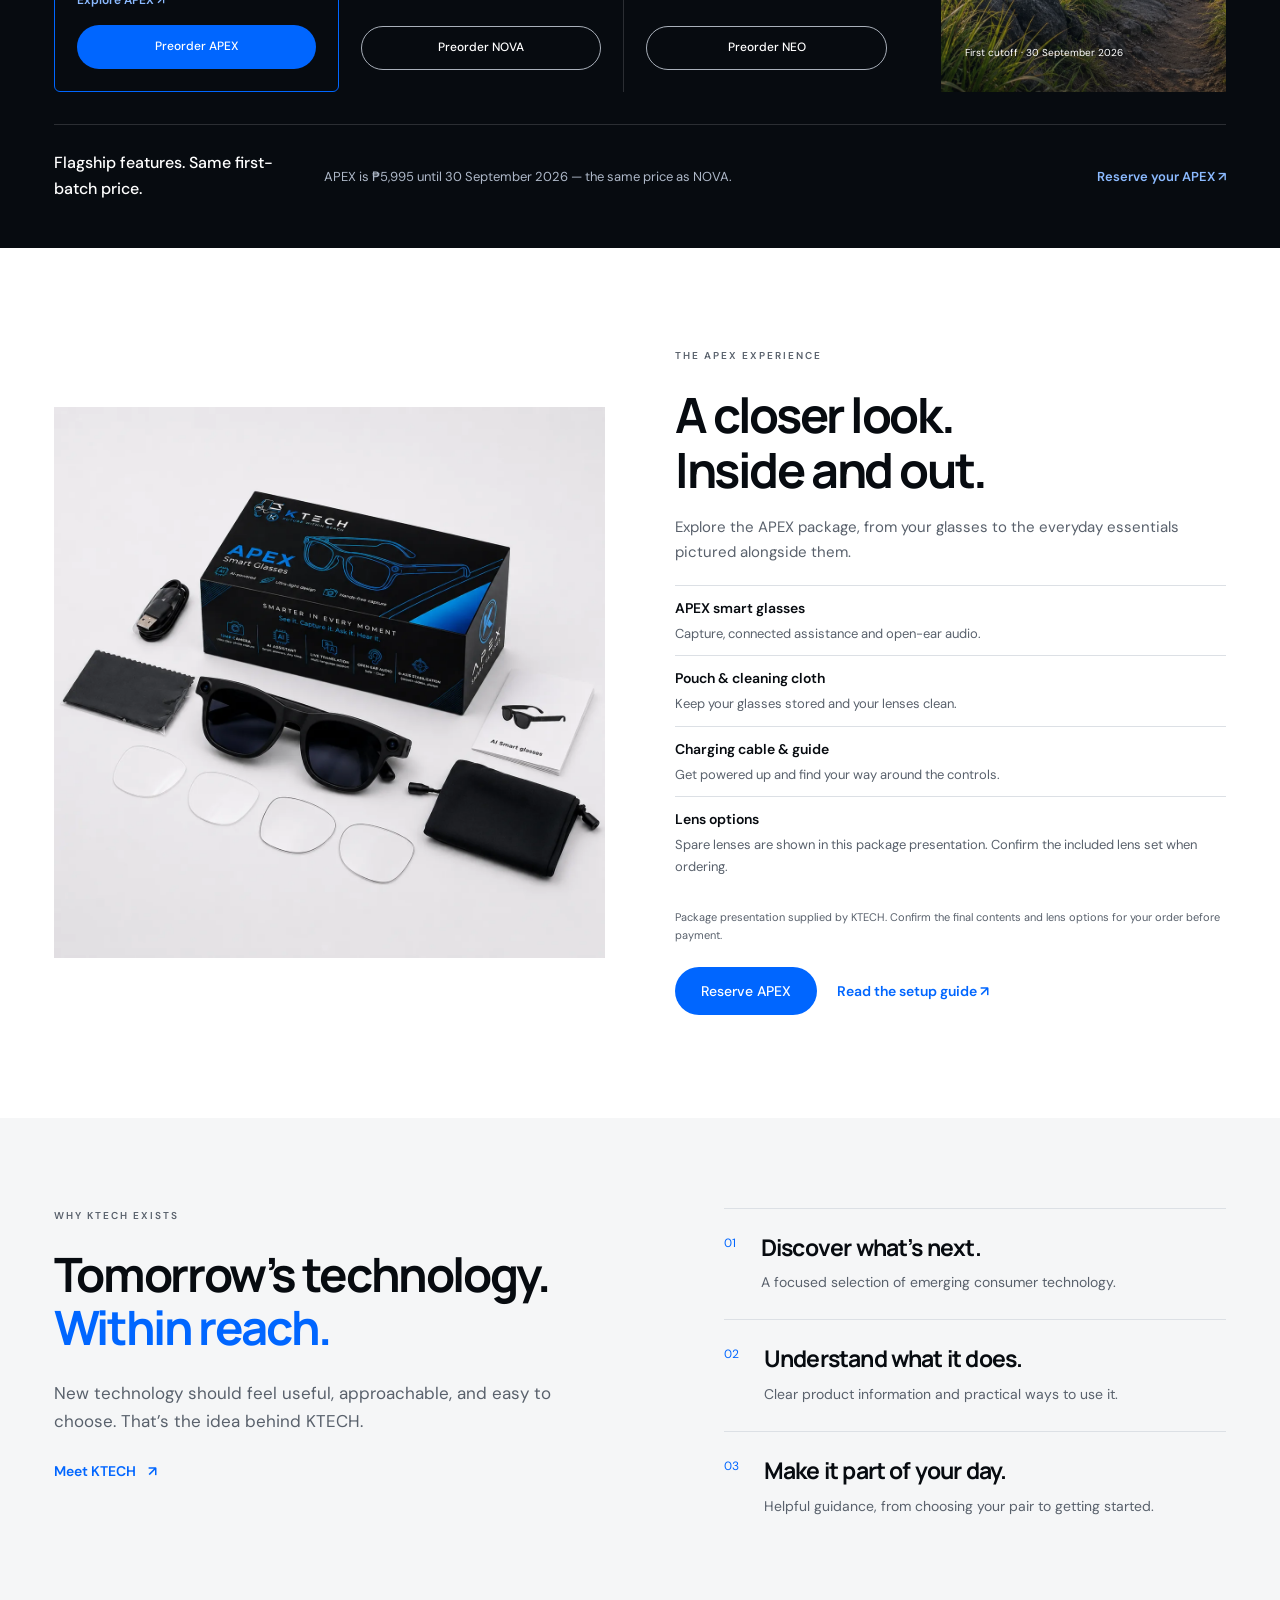
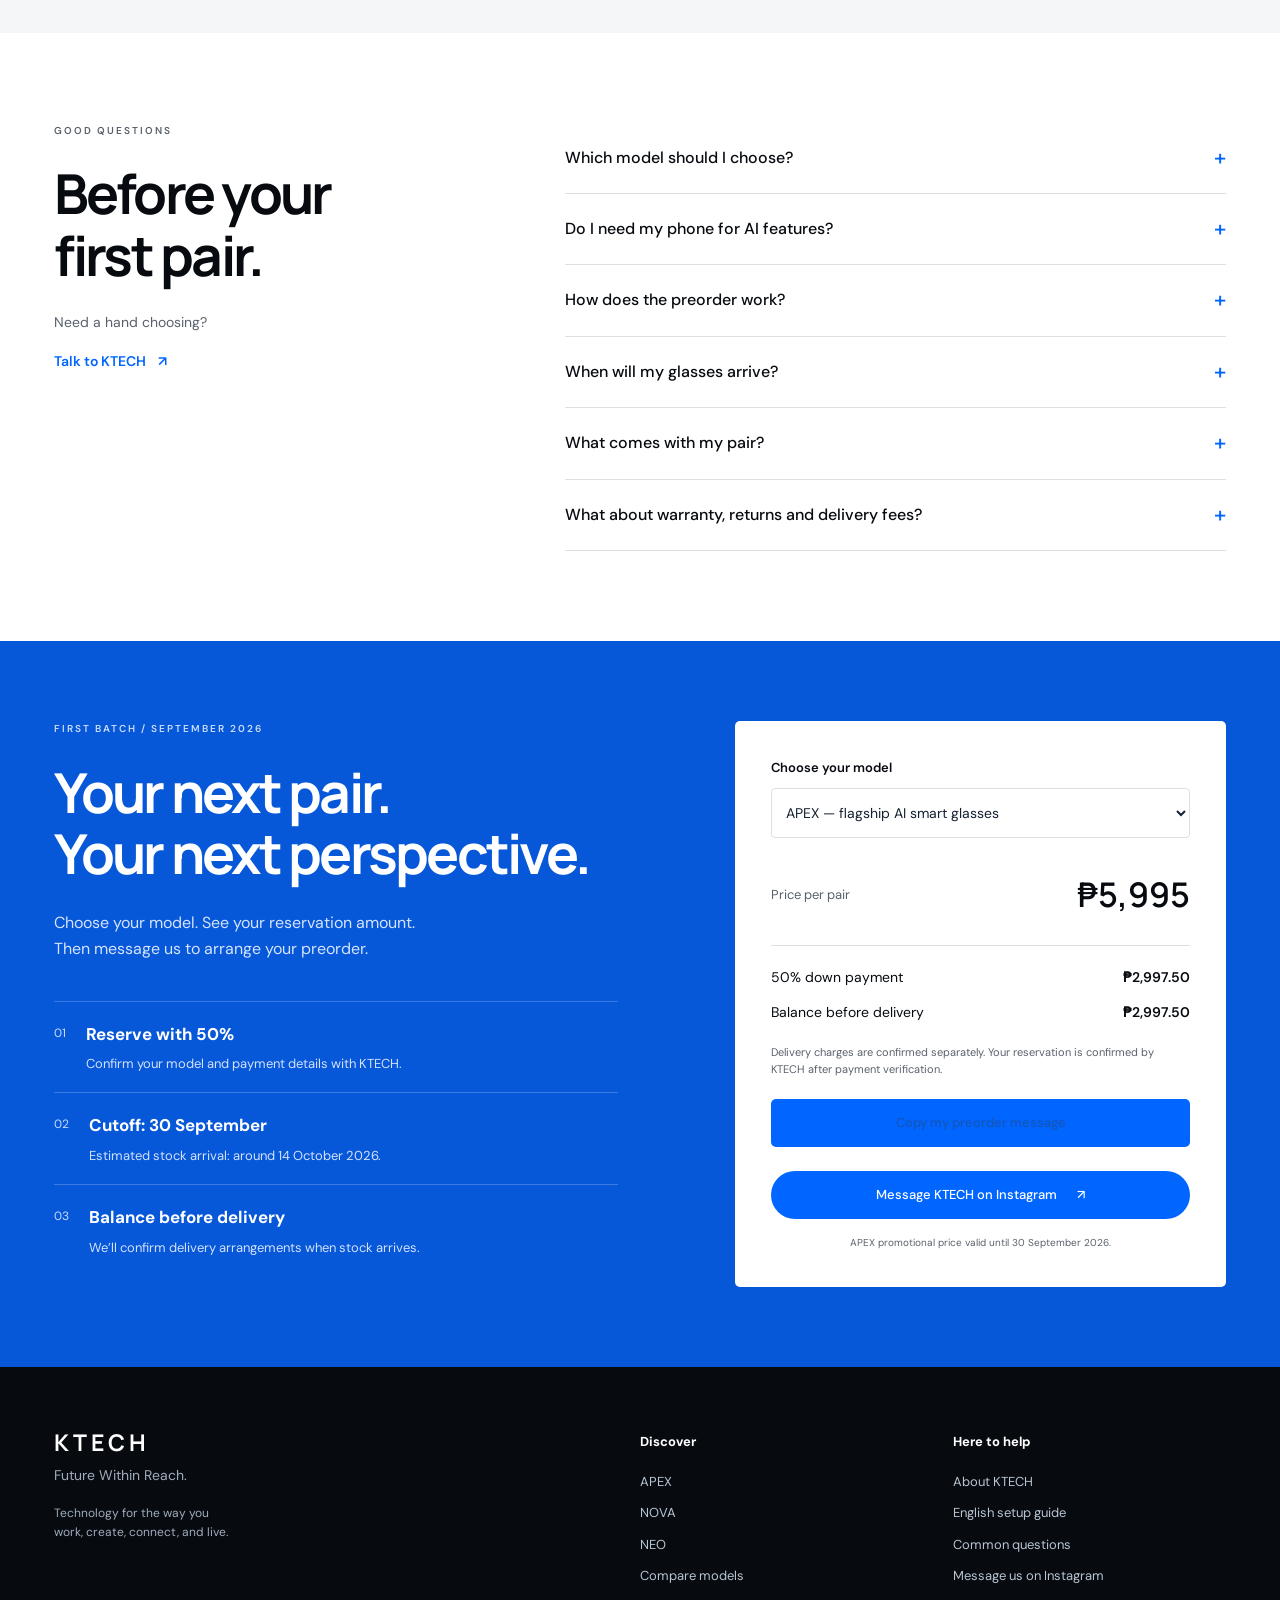
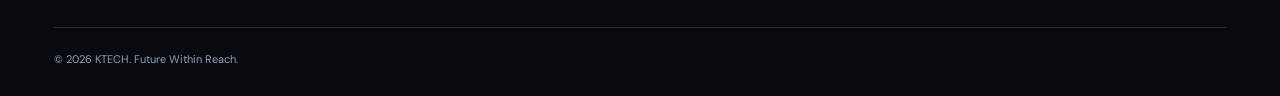
==== commit 5b366892: "Use supplied transparent KTECH logo as favicon" ====
--- a/index.html
+++ b/index.html
@@ -1,5 +1,5 @@
 <!DOCTYPE html>
-<html lang="en"><head><meta charset="utf-8"/><meta content="width=device-width,initial-scale=1" name="viewport"/><title>KTECH | Future Within Reach</title><meta content="Meet KTECH APEX, NOVA and NEO smart glasses. Explore hands-free capture, connected AI and open-ear audio. Compare models and reserve your first-batch pair." name="description"/><meta content="#080d14" name="theme-color"/><meta content="KTECH — Future Within Reach" property="og:title"/><meta content="Meet your next perspective. Explore APEX, NOVA and NEO smart glasses." property="og:description"/><link href="style.css?v=20260914-showroom" rel="stylesheet"/><script defer="" src="experience.js?v=20260914-showroom"></script></head><body class="home"><a class="skip" href="#main">Skip to content</a><header><a aria-label="KTECH home" class="logo" href="index.html">KTECH</a><button aria-controls="main-nav" aria-expanded="false" class="menu-toggle">Menu</button><nav aria-label="Main navigation" id="main-nav"><a href="index.html#models">Products</a><a href="compare.html">Compare</a><a href="about.html">About KTECH</a><a href="guide.html">Support</a><a class="button nav-contact" href="index.html#preorder">Preorder</a></nav></header><main id="main">
+<html lang="en"><head><meta charset="utf-8"/><meta content="width=device-width,initial-scale=1" name="viewport"/><title>KTECH | Future Within Reach</title><meta content="Meet KTECH APEX, NOVA and NEO smart glasses. Explore hands-free capture, connected AI and open-ear audio. Compare models and reserve your first-batch pair." name="description"/><meta content="#080d14" name="theme-color"/><meta content="KTECH — Future Within Reach" property="og:title"/><meta content="Meet your next perspective. Explore APEX, NOVA and NEO smart glasses." property="og:description"/><link href="style.css?v=20260914-showroom" rel="stylesheet"/><script defer="" src="experience.js?v=20260914-showroom"></script><link rel="icon" type="image/png" sizes="1080x1080" href="assets/favicon.png?v=20260914-logo"></head><body class="home"><a class="skip" href="#main">Skip to content</a><header><a aria-label="KTECH home" class="logo" href="index.html">KTECH</a><button aria-controls="main-nav" aria-expanded="false" class="menu-toggle">Menu</button><nav aria-label="Main navigation" id="main-nav"><a href="index.html#models">Products</a><a href="compare.html">Compare</a><a href="about.html">About KTECH</a><a href="guide.html">Support</a><a class="button nav-contact" href="index.html#preorder">Preorder</a></nav></header><main id="main">
 <section class="experience-hero"><div class="hero-copy"><h1>Stay in the moment.<br/><em>Capture everything.</em></h1><p class="intro">Meet APEX. Hands-free capture, connected AI and open-ear audio in your everyday glasses.</p><div class="hero-actions"><a class="button" href="apex.html">Explore APEX <span aria-hidden="true"><svg fill="none" height="18" stroke="currentColor" stroke-width="1.5" viewbox="0 0 24 24" width="18"><path d="M5 12h14M12 5l7 7-7 7"></path></svg></span></a><a class="button outline" href="#features">Discover the features</a></div></div><figure class="hero-product"><img alt="APEX black smart sunglasses with dark lenses and unbranded frames on a stone studio surface" fetchpriority="high" height="1024" src="assets/apex-no-logo-studio.webp" width="1536"/></figure><div class="hero-foot"><span>Future Within Reach.</span><a href="#features">A closer look <span aria-hidden="true">↓</span></a></div></section>
 <section class="feature-explorer" id="features"><div class="heading"><div><p class="eyebrow">FEATURE EXPLORER</p><h2>Small frame. <em>More possibilities.</em></h2></div><p>Four core capabilities. One seamless experience. Explore how APEX fits into your everyday life.</p></div><div class="explorer-layout"><div class="explorer-visual"><div class="product-map"><img alt="APEX black sunglasses with dark lenses and unbranded frames" height="887" loading="lazy" src="assets/apex-original.webp" width="1774"/><button aria-pressed="true" class="hardware-marker marker-camera" data-hardware="0" data-marker="camera" type="button">Camera</button><button aria-pressed="false" class="hardware-marker marker-controls" data-hardware="3" data-marker="controls" type="button">Controls</button></div><div aria-label="APEX hardware controls" class="hardware-controls"><button aria-pressed="false" data-hardware="1" type="button">Audio</button></div><div aria-label="APEX features" class="feature-tabs" role="tablist"><button aria-controls="feature-panel" aria-selected="true" data-feature="0" id="feature-tab-0" role="tab">01 <span>Capture</span></button><button aria-controls="feature-panel" aria-selected="false" data-feature="1" id="feature-tab-1" role="tab" tabindex="-1">02 <span>Audio</span></button><button aria-controls="feature-panel" aria-selected="false" data-feature="2" id="feature-tab-2" role="tab" tabindex="-1">03 <span>AI</span></button><button aria-controls="feature-panel" aria-selected="false" data-feature="3" id="feature-tab-3" role="tab" tabindex="-1">04 <span>Controls</span></button></div></div><div aria-labelledby="feature-tab-0" class="feature-panel" id="feature-panel" role="tabpanel" tabindex="0"><span class="feature-index">01 / 04</span><h3 id="feature-title">Capture your perspective.</h3><p id="feature-copy">A 13 MP camera lets you save the view in front of you. Take photos and record video while keeping your phone tucked away.</p><div class="ai-connection" id="ai-connection" hidden><svg aria-hidden="true" viewBox="0 0 360 96"><rect x="4" y="17" width="82" height="62" rx="25"/><path d="M22 48h45M44 38v20"/><path d="M93 48h53"/><rect x="147" y="7" width="61" height="82" rx="10"/><path d="M169 76h17"/><path d="M210 48h54"/><path d="M295 24c-15 0-27 10-27 24s12 24 27 24h32c16 0 29-9 29-23 0-12-10-22-23-23-6-15-29-17-38-2z"/></svg><p>APEX <span>connects to</span> phone + companion app <span>for</span> supported services</p><small>Illustrative connection diagram.</small></div><p class="feature-detail" id="feature-detail">Press the right button once for a photo, twice to start a video.</p><a class="link" href="guide.html">Learn the controls <span aria-hidden="true">↗</span></a></div></div><div class="spec-ribbon"><div><b>13 MP</b><span>Photo capture</span></div><div><b>300 mAh</b><span>Battery capacity</span></div><div><b>Magnetic</b><span>2-pin charging</span></div><div><b>Touch + buttons</b><span>Frame controls</span></div></div></section><section class="lifestyle" id="lifestyle"><div class="heading"><div><p class="eyebrow">APEX IN YOUR DAY</p><h2>Made for your <em>everyday.</em></h2></div></div><div aria-label="Everyday scenarios" class="life-tabs" role="tablist"><button aria-controls="life-panel" aria-selected="true" data-life="travel" id="life-tab-travel" role="tab">Travel</button><button aria-controls="life-panel" aria-selected="false" data-life="outdoors" id="life-tab-outdoors" role="tab" tabindex="-1">Outdoors</button><button aria-controls="life-panel" aria-selected="false" data-life="everyday" id="life-tab-everyday" role="tab" tabindex="-1">Everyday</button></div><div aria-labelledby="life-tab-travel" class="life-panel" id="life-panel" role="tabpanel"><div class="life-media"><picture><source media="(max-width: 760px)" srcset="assets/lifestyle-travel-mobile.webp"/><img alt="Illustrative travel scene" height="960" id="life-image" loading="lazy" src="assets/lifestyle-travel.webp" width="1440"/></picture><p class="life-loading-status" id="life-loading-status" role="status" hidden>Loading scene…</p><p class="life-image-status" id="life-image-status" role="status" hidden>Scene image unavailable.</p></div><div class="life-caption"><p class="eyebrow" id="life-label">TRAVEL</p><h3 id="life-title">Bring the moments home.</h3><p id="life-copy">Capture the places and details you want to remember, with supported connected translation when you need it.</p><a class="button" href="apex.html">Explore APEX for travel</a></div></div><p class="media-note">Illustrative lifestyle imagery. Not captured with APEX.</p></section><section id="models"><div class="heading"><div><p class="eyebrow">THE KTECH COLLECTION</p><h2>Find your <em>KTECH.</em></h2></div><a class="link" href="compare.html">Compare every feature <span aria-hidden="true">↗</span></a></div><div class="collection-layout"><div class="models"><article class="model flagship"><p class="eyebrow">Flagship AI smart glasses</p><h3>APEX</h3><a class="photo" href="apex.html"><img alt="KTECH APEX flagship AI smart glasses poster showing the glasses, packaging and features" loading="lazy" src="assets/apex.jpeg"/></a><p class="price">₱5,995 <s>₱6,495</s><small>First-batch offer</small></p><ul><li>Samsung 13 MP camera</li><li>Six-axis photo &amp; video stabilisation</li><li>AI assistant &amp; translation</li><li>Open-ear audio</li></ul><a class="link" href="apex.html">Explore APEX ↗</a><a class="button" data-order-model="APEX" href="#preorder">Preorder APEX</a></article><article class="model"><a class="photo" href="nova.html"><img alt="Black KTECH NOVA glasses and packaging" loading="lazy" src="assets/nova.jpeg"/></a><p class="eyebrow">AI camera smart glasses</p><h3>NOVA</h3><p class="price">₱5,995 </p><ul><li>8 MP camera</li><li>1080p video</li><li>AI voice assistant</li><li>Real-time translation</li></ul><a class="link" href="nova.html">Explore NOVA ↗</a><a class="button outline" data-order-model="NOVA" href="#preorder">Preorder NOVA</a></article><article class="model"><a class="photo" href="neo.html"><img alt="Black KTECH NEO glasses and packaging" loading="lazy" src="assets/neo.jpeg"/></a><p class="eyebrow">Smart audio glasses</p><h3>NEO</h3><p class="price">₱4,995 </p><ul><li>Wireless audio &amp; Bluetooth calls</li><li>Built-in microphone</li><li>Bluetooth 5.3</li><li>Touch control</li></ul><a class="link" href="neo.html">Explore NEO ↗</a><a class="button outline" data-order-model="NEO" href="#preorder">Preorder NEO</a></article></div><aside class="collection-cta"><div><p class="eyebrow">FUTURE WITHIN REACH</p><h3>See more.<br/>Do more.<br/>Be here.</h3><p>Your next perspective starts with a pair.</p><a class="button" href="#preorder">Reserve your pair</a></div><span>First cutoff · 30 September 2026</span></aside></div><div class="model-note"><strong>Flagship features. Same first-batch price.</strong><p>APEX is ₱5,995 until 30 September 2026 — the same price as NOVA.</p><a href="#preorder">Reserve your APEX <span aria-hidden="true">↗</span></a></div></section>
 <section class="package-section" id="package"><div class="package-visual"><img alt="APEX package presentation showing glasses, box, pouch, cable, cleaning cloth, manual and spare lenses" height="1254" loading="lazy" src="assets/apex-package.webp" width="1254"/></div><div><p class="eyebrow">THE APEX EXPERIENCE</p><h2>A closer look.<br/>Inside and out.</h2><p>Explore the APEX package, from your glasses to the everyday essentials pictured alongside them.</p><dl class="package-list"><div><dt>APEX smart glasses</dt><dd>Capture, connected assistance and open-ear audio.</dd></div><div><dt>Pouch &amp; cleaning cloth</dt><dd>Keep your glasses stored and your lenses clean.</dd></div><div><dt>Charging cable &amp; guide</dt><dd>Get powered up and find your way around the controls.</dd></div><div><dt>Lens options</dt><dd>Spare lenses are shown in this package presentation. Confirm the included lens set when ordering.</dd></div></dl><p class="note">Package presentation supplied by KTECH. Confirm the final contents and lens options for your order before payment.</p><a class="button" href="#preorder">Reserve APEX</a><a class="link" href="guide.html">Read the setup guide ↗</a></div></section><section class="company-story"><div><p class="eyebrow">WHY KTECH EXISTS</p><h2>Tomorrow’s technology.<br/><em>Within reach.</em></h2><p class="intro">New technology should feel useful, approachable, and easy to choose. That’s the idea behind KTECH.</p><a class="link" href="about.html">Meet KTECH <span aria-hidden="true">↗</span></a></div><div class="story-principles"><article><span>01</span><div><h3>Discover what’s next.</h3><p>A focused selection of emerging consumer technology.</p></div></article><article><span>02</span><div><h3>Understand what it does.</h3><p>Clear product information and practical ways to use it.</p></div></article><article><span>03</span><div><h3>Make it part of your day.</h3><p>Helpful guidance, from choosing your pair to getting started.</p></div></article></div></section>
--- a/style.css
+++ b/style.css
@@ -16,6 +16,8 @@
 .home .life-media.failed picture{display:block;position:absolute;inset:0;visibility:hidden}
 .home .feature-explorer.initialized .hardware-marker{opacity:1;font-size:10px;background:#fff}.home .feature-explorer.initialized .hardware-controls{justify-content:center}
 @media(max-width:760px){.home .feature-explorer.initialized .hardware-marker{font-size:10px}}
+.home .marker-camera{left:calc(50.5% + 9px);top:calc(51% - 14px)}
+.home .feature-explorer.initialized .marker-controls{left:calc(64.3% - 36px);top:calc(35.8% - 54px);width:64px}
 
 /* Showroom QA overrides */
 .home .product-map img{display:block;width:100%;height:auto;aspect-ratio:2/1;object-fit:contain}
@@ -87,5 +89,5 @@
 @media(max-width:1100px) and (min-width:761px){nav{margin-left:40px;gap:22px}.home .experience-hero{min-height:460px;padding-top:50px}.hero-copy{max-width:52%;min-height:325px}.experience-hero h1{font-size:4.8vw}.experience-hero .intro{font-size:16px;max-width:360px}.hero-product{width:65%;inset:0 -6% 0 auto}.hero-actions{gap:10px}.hero-actions .button{font-size:11px;padding:12px 17px;min-height:44px}.collection-layout{grid-template-columns:1fr}.collection-cta{min-height:240px;background-size:50% auto;background-position:right center;padding:32px;flex-direction:row;align-items:end}.collection-cta:before{background:linear-gradient(90deg,#0665ec 35%,#0665ec10)}.collection-cta h3{margin:10px 0;font-size:38px}.collection-cta h3 br{display:none}.collection-cta>span{margin:0}.model .photo img{height:180px}.feature-explorer .heading{align-items:start}.feature-explorer .heading>p{max-width:240px}}
 @media(max-width:760px){header{padding:18px 6%;min-height:70px}.logo,.business-footer .logo{font-size:22px;width:auto;height:auto}.menu-toggle{border:0;padding:8px 0;min-height:34px}nav{margin:0;gap:4px}nav .nav-contact{margin:10px 0 0}main>section{padding:56px 6%}.home .experience-hero{padding:43px 6% 0;min-height:0}.hero-copy{min-height:0;max-width:none}.experience-hero h1{font-size:clamp(37px,8.7vw,62px);line-height:1.07}.experience-hero .intro{font-size:15px;line-height:1.6;max-width:360px;margin-top:21px}.hero-actions{margin-top:24px;gap:10px}.hero-actions .button{padding:13px 18px;font-size:11px;min-height:43px}.hero-product{position:relative;inset:auto;width:113.64%;margin:0 -6.82%;z-index:0;height:auto}.hero-product img{height:auto;aspect-ratio:3/2;width:100%;max-height:400px;object-fit:cover;mask-image:linear-gradient(to bottom,transparent 0%,#000 14%,#000 93%,transparent 100%)}.hero-foot{padding:13px 0 22px;font-size:8px}.feature-explorer .heading{gap:18px;margin-bottom:30px;align-items:start}.feature-explorer h2{font-size:37px;line-height:1.08}.feature-explorer .heading>p{max-width:330px;font-size:13px}.eyebrow{margin-bottom:18px;font-size:9px}.explorer-layout{grid-template-columns:1fr;gap:35px}.explorer-visual>img{aspect-ratio:2/1}.feature-tabs{margin-top:20px;gap:28px}.feature-tabs button{width:42px;height:42px;margin-bottom:27px}.feature-tabs button span{top:43px}.feature-panel{padding-left:22px;min-height:0}.feature-panel h3{font-size:32px}.feature-panel p{font-size:14px}.spec-ribbon{grid-template-columns:1fr 1fr;gap:23px}.spec-ribbon b{font-size:19px}.home #models{padding:52px 6%}.home #models .heading{gap:15px}.collection-layout{grid-template-columns:1fr;gap:28px}.models{grid-template-columns:1fr;gap:24px}.model{padding:24px;border:1px solid #ffffff25!important;border-radius:5px}.model.flagship{border-color:#0066ff!important}.model .photo{width:100%;max-width:none}.model .photo img{height:250px;max-height:none}.model h3{font-size:29px}.model .eyebrow{font-size:13px}.model .price{font-size:27px}.model li{font-size:13px}.model>.button{font-size:13px;min-height:47px}.model .link{font-size:13px}.collection-cta{min-height:350px;padding:30px;background-size:100% auto}.collection-cta h3{margin-top:35px;font-size:44px}.collection-cta>span{margin-top:40px}.model-note{align-items:start;gap:10px}.model-note strong{font-size:16px}.package-section{gap:30px}.package-section h2,.company-story h2{font-size:37px}.package-section .link{margin-left:0}.company-story{gap:30px}.faq-section{gap:25px}.preorder-section{gap:30px}.preorder-section h2{font-size:38px}.reservation{padding:25px}.reservation-total strong{font-size:32px}.business-footer{padding:50px 6% 25px}.mobile-buy{background:#070b10;color:white;border-color:#ffffff20}.mobile-buy span{color:#bac4d3}.mobile-buy .button{min-height:42px}.product{padding-top:35px}.product h1{font-size:48px}}
 @media(prefers-reduced-motion:reduce){html{scroll-behavior:auto}*,*:before,*:after{animation:none!important;transition:none!important}}
-.home .feature-explorer.initialized .hardware-marker{min-width:44px;min-height:44px;transform:none}.home .feature-explorer.initialized .hardware-marker.active{transform:none}.home .marker-camera{left:51.5%;top:43%}.home .marker-controls{left:61%;right:auto;top:14%}.home .life-media.loading img{visibility:hidden;opacity:0}
+.home .feature-explorer.initialized .hardware-marker{min-width:44px;min-height:44px;transform:none}.home .feature-explorer.initialized .hardware-marker.active{transform:none}.home .marker-camera{left:calc(50.5% + 9px);top:calc(51% - 14px)}.home .marker-controls{left:calc(64.3% - 36px);right:auto;top:calc(35.8% - 54px);width:64px}.home .life-media.loading img{visibility:hidden;opacity:0}
 @media(max-width:760px){.home .feature-tabs button,.home .life-tabs button,.home [data-hardware]{width:auto;min-width:44px;height:auto;min-height:44px}.home .feature-explorer.initialized .hardware-marker{min-width:44px;min-height:44px;transform:none}}
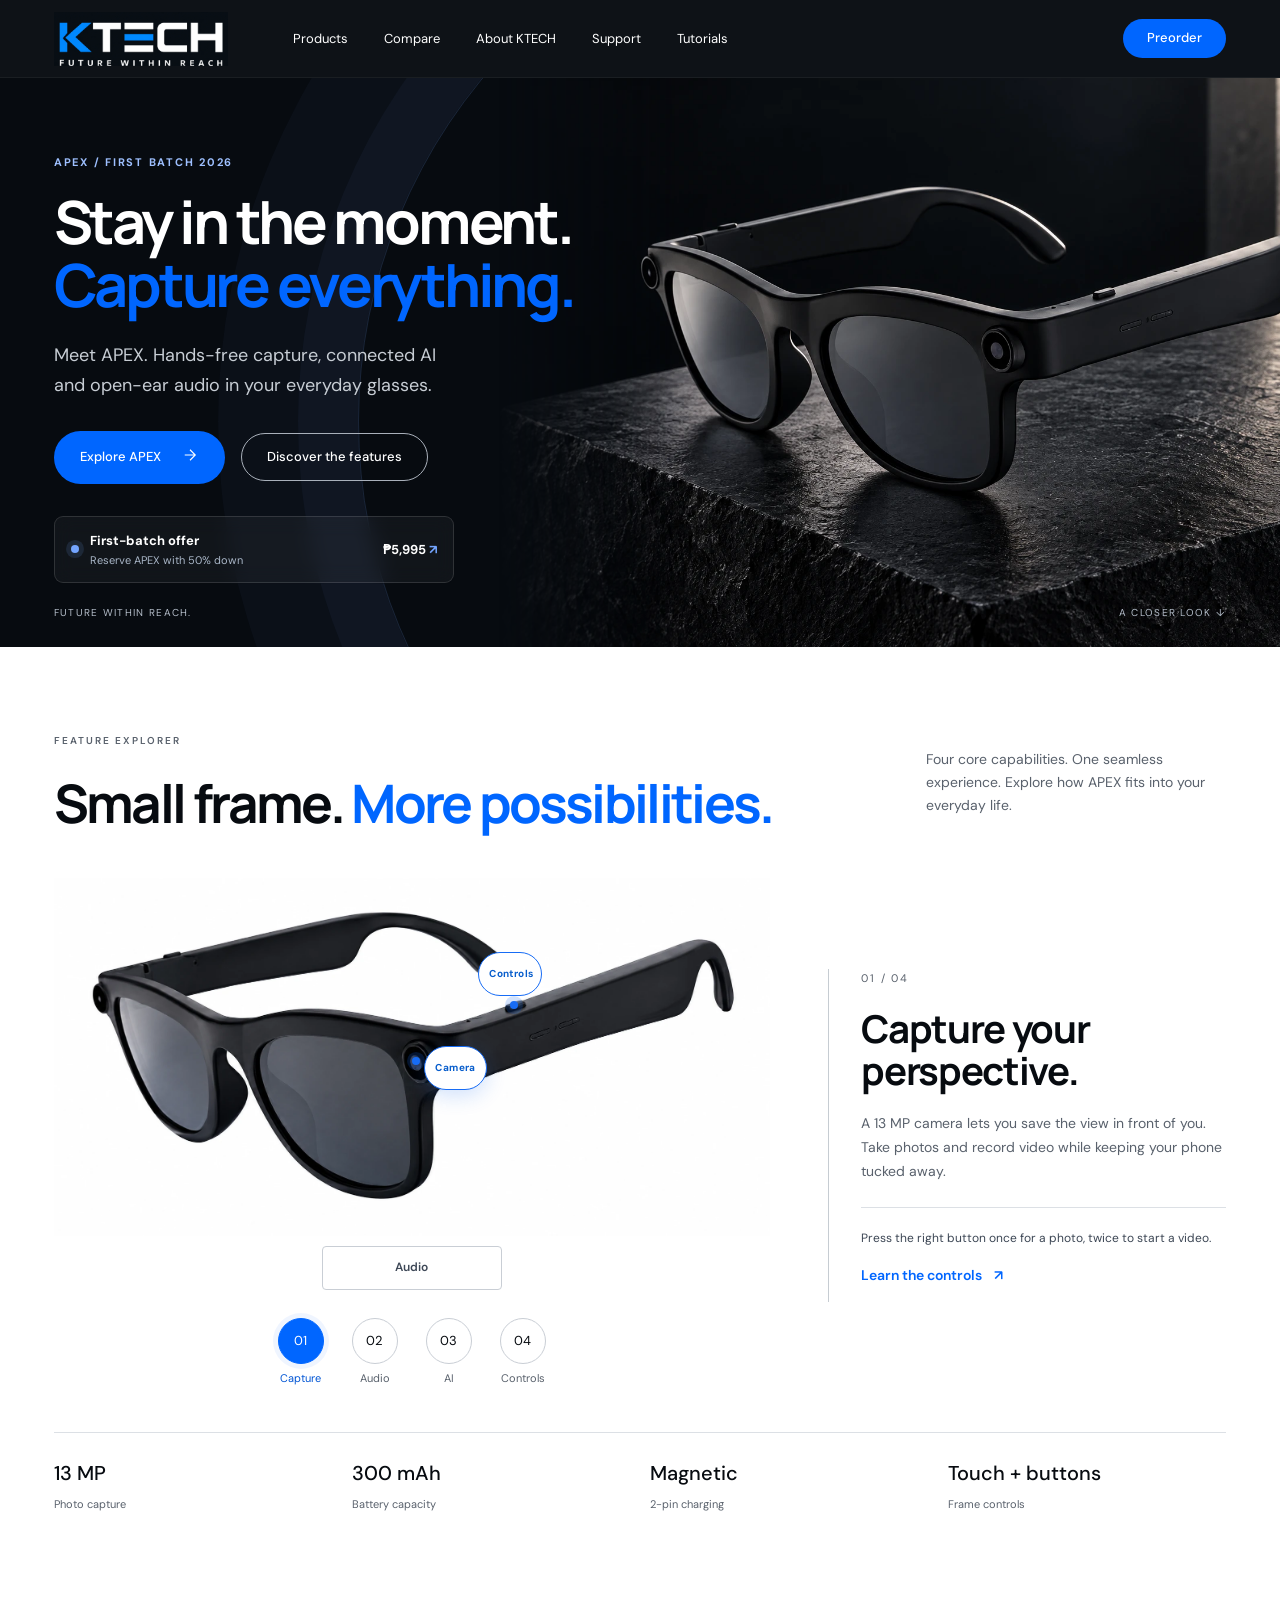
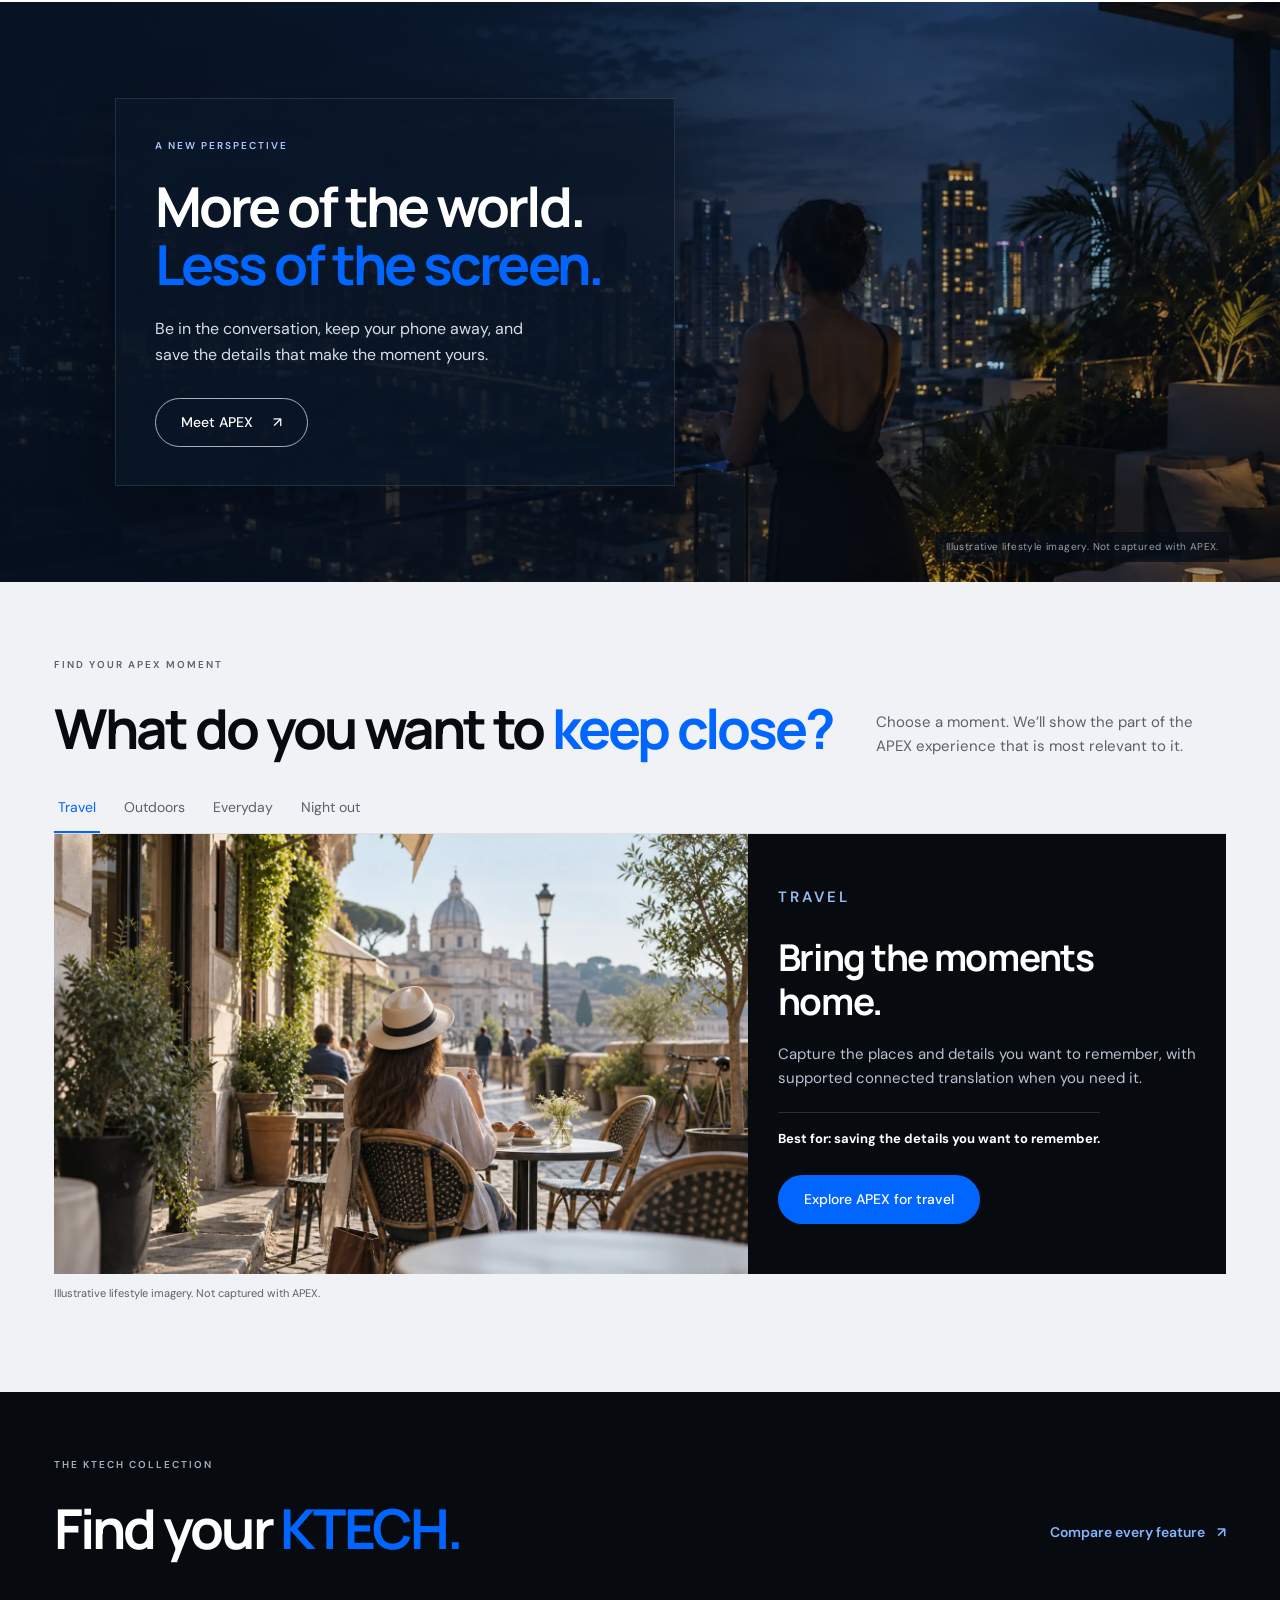
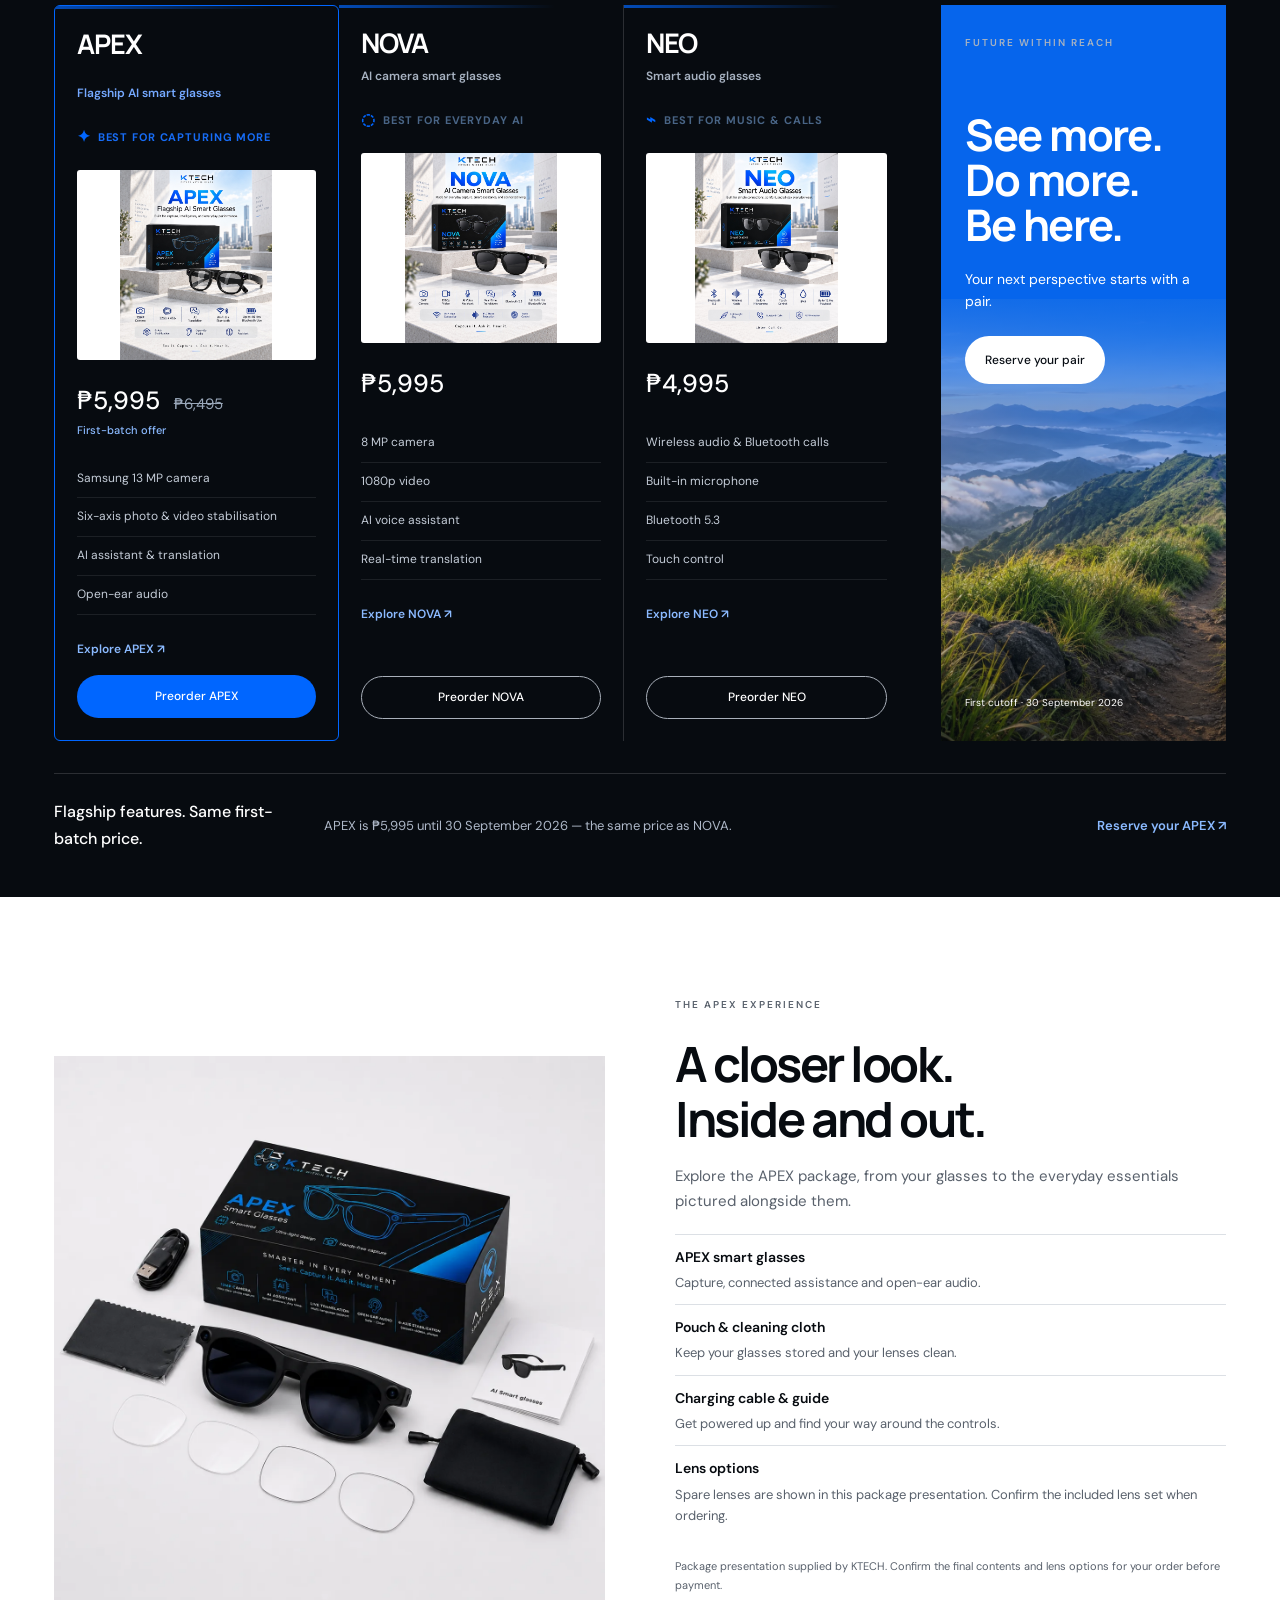
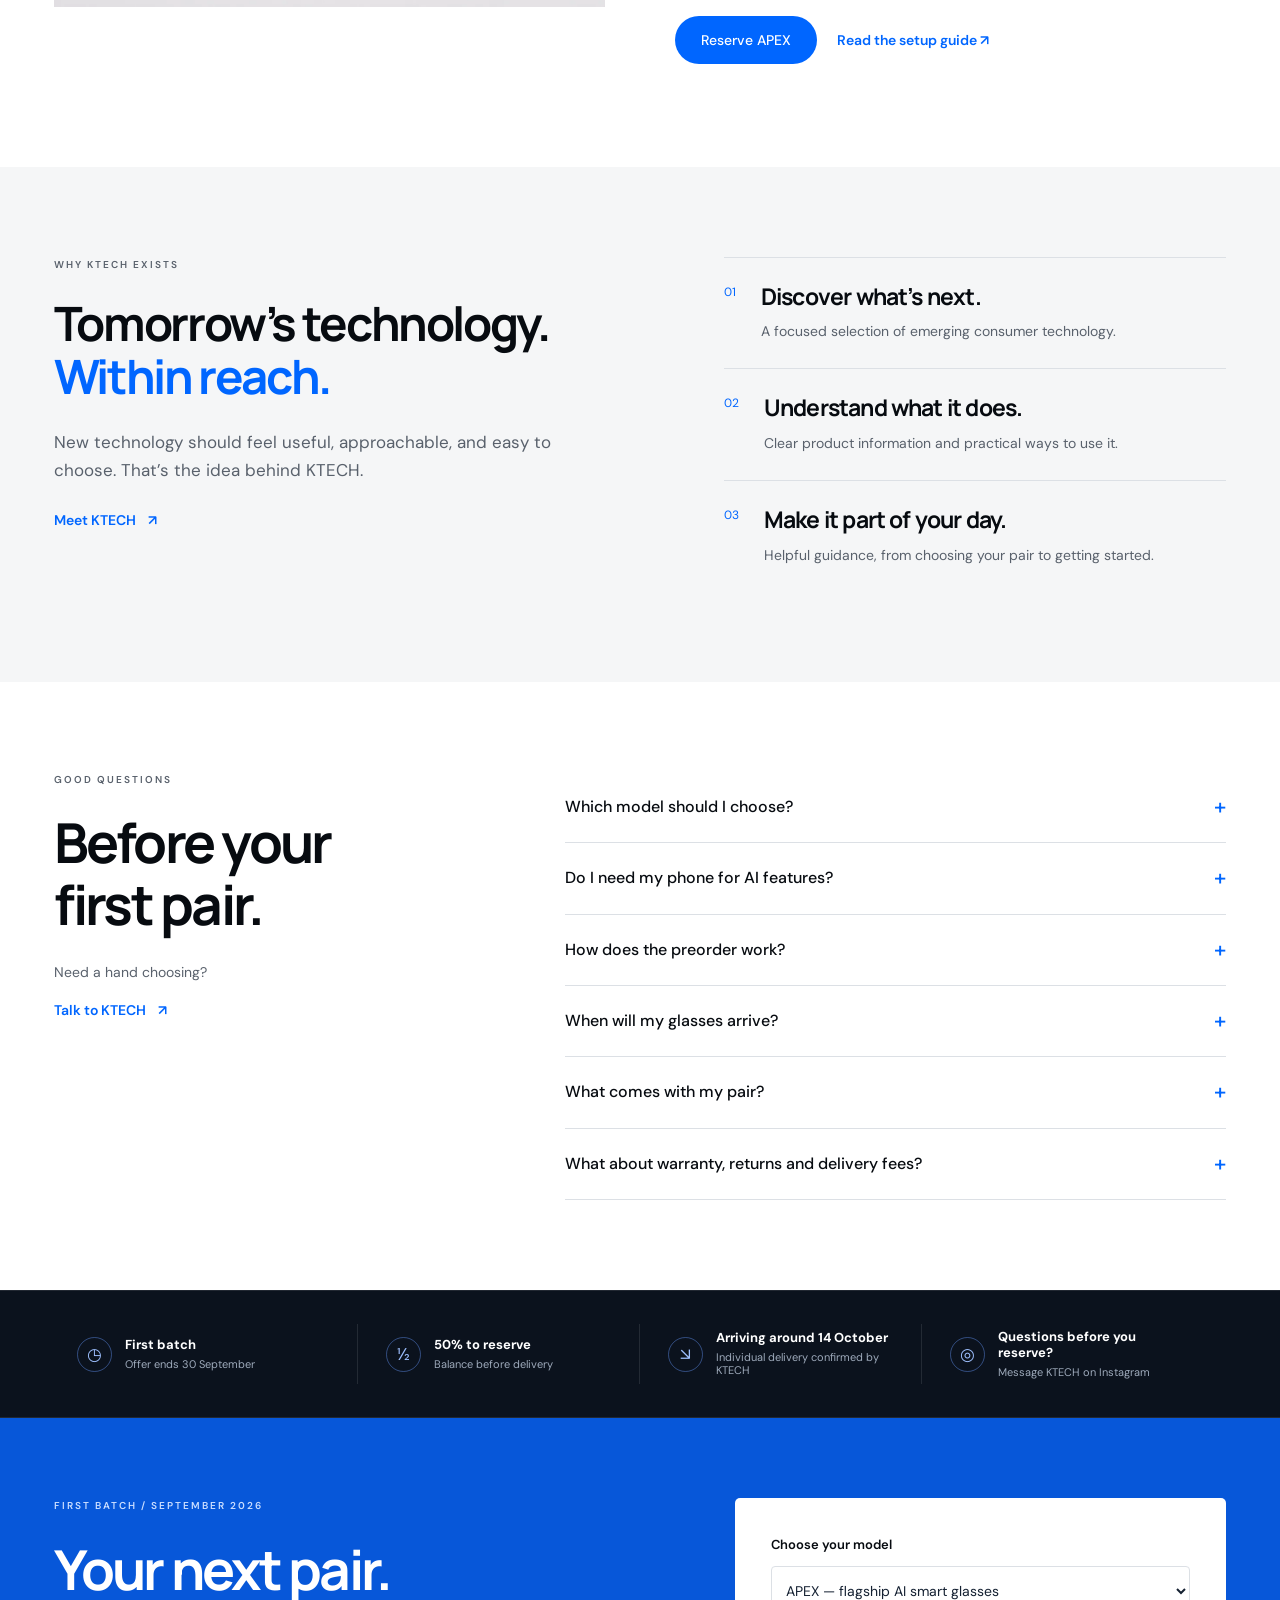
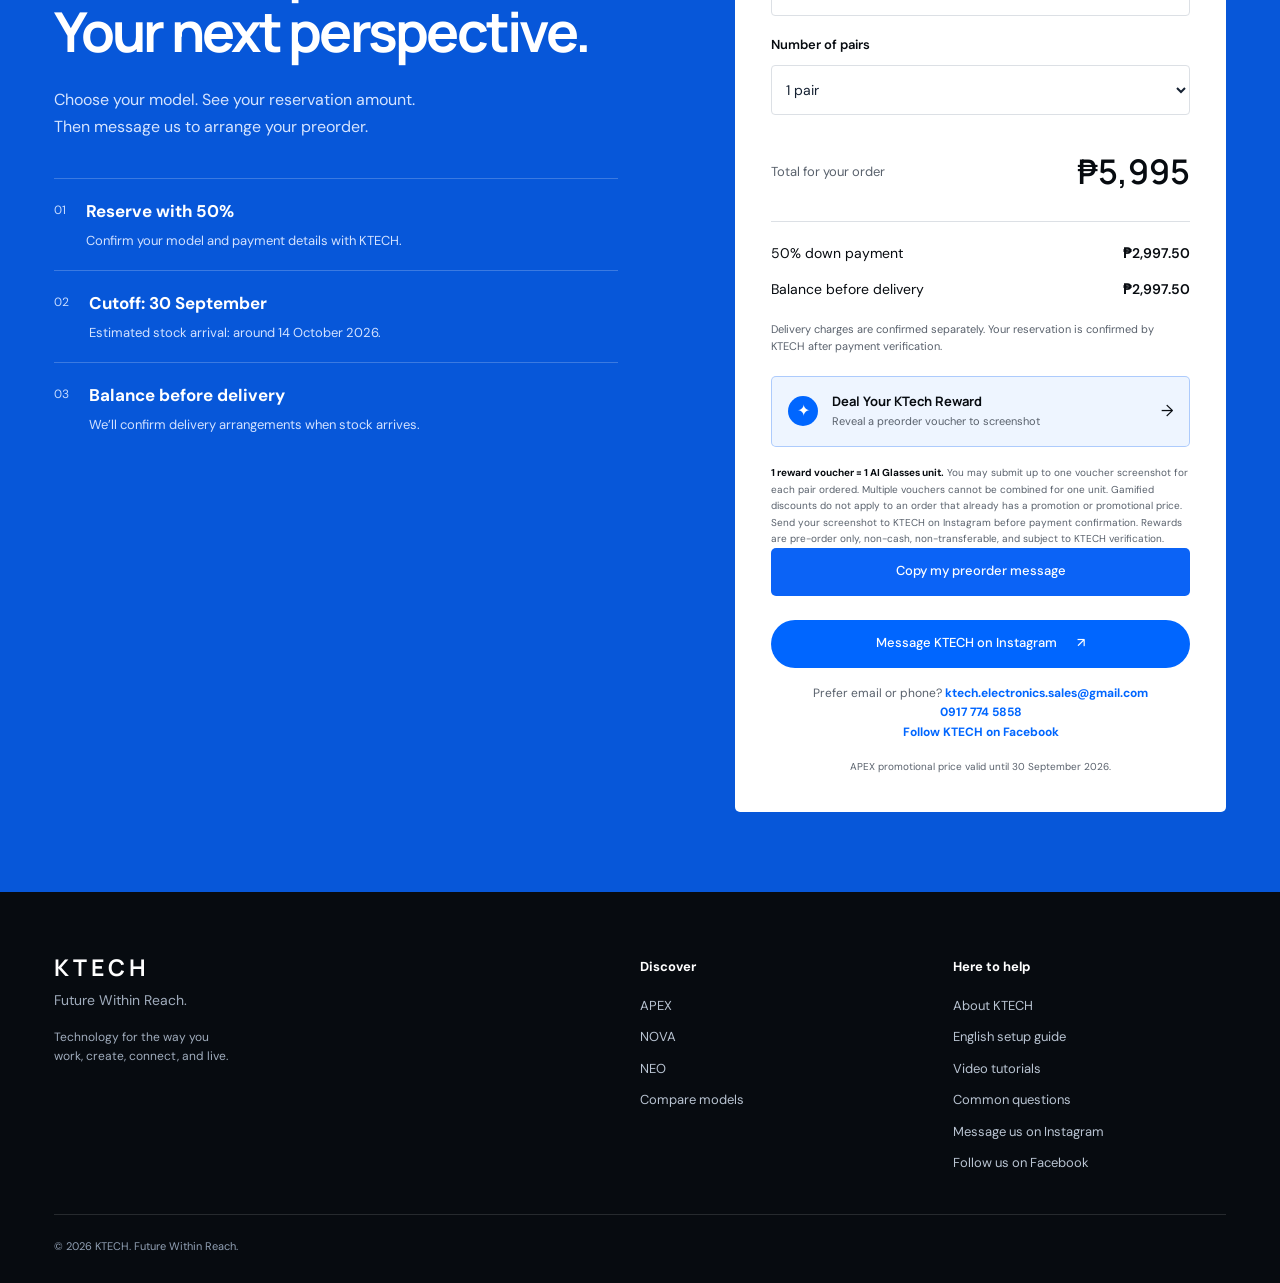
==== commit cb6d2f22: "feat: add home-v2 layout, tutorials page, and new media assets" ====
--- a/index.html
+++ b/index.html
@@ -1,8 +1,763 @@
-<!DOCTYPE html>
-<html lang="en"><head><meta charset="utf-8"/><meta content="width=device-width,initial-scale=1" name="viewport"/><title>KTECH | Future Within Reach</title><meta content="Meet KTECH APEX, NOVA and NEO smart glasses. Explore hands-free capture, connected AI and open-ear audio. Compare models and reserve your first-batch pair." name="description"/><meta content="#080d14" name="theme-color"/><meta content="KTECH — Future Within Reach" property="og:title"/><meta content="Meet your next perspective. Explore APEX, NOVA and NEO smart glasses." property="og:description"/><link href="style.css?v=20260914-showroom" rel="stylesheet"/><script defer="" src="experience.js?v=20260914-showroom"></script><link rel="icon" type="image/png" sizes="1080x1080" href="assets/favicon.png?v=20260914-logo"></head><body class="home"><a class="skip" href="#main">Skip to content</a><header><a aria-label="KTECH home" class="logo" href="index.html">KTECH</a><button aria-controls="main-nav" aria-expanded="false" class="menu-toggle">Menu</button><nav aria-label="Main navigation" id="main-nav"><a href="index.html#models">Products</a><a href="compare.html">Compare</a><a href="about.html">About KTECH</a><a href="guide.html">Support</a><a class="button nav-contact" href="index.html#preorder">Preorder</a></nav></header><main id="main">
-<section class="experience-hero"><div class="hero-copy"><h1>Stay in the moment.<br/><em>Capture everything.</em></h1><p class="intro">Meet APEX. Hands-free capture, connected AI and open-ear audio in your everyday glasses.</p><div class="hero-actions"><a class="button" href="apex.html">Explore APEX <span aria-hidden="true"><svg fill="none" height="18" stroke="currentColor" stroke-width="1.5" viewbox="0 0 24 24" width="18"><path d="M5 12h14M12 5l7 7-7 7"></path></svg></span></a><a class="button outline" href="#features">Discover the features</a></div></div><figure class="hero-product"><img alt="APEX black smart sunglasses with dark lenses and unbranded frames on a stone studio surface" fetchpriority="high" height="1024" src="assets/apex-no-logo-studio.webp" width="1536"/></figure><div class="hero-foot"><span>Future Within Reach.</span><a href="#features">A closer look <span aria-hidden="true">↓</span></a></div></section>
-<section class="feature-explorer" id="features"><div class="heading"><div><p class="eyebrow">FEATURE EXPLORER</p><h2>Small frame. <em>More possibilities.</em></h2></div><p>Four core capabilities. One seamless experience. Explore how APEX fits into your everyday life.</p></div><div class="explorer-layout"><div class="explorer-visual"><div class="product-map"><img alt="APEX black sunglasses with dark lenses and unbranded frames" height="887" loading="lazy" src="assets/apex-original.webp" width="1774"/><button aria-pressed="true" class="hardware-marker marker-camera" data-hardware="0" data-marker="camera" type="button">Camera</button><button aria-pressed="false" class="hardware-marker marker-controls" data-hardware="3" data-marker="controls" type="button">Controls</button></div><div aria-label="APEX hardware controls" class="hardware-controls"><button aria-pressed="false" data-hardware="1" type="button">Audio</button></div><div aria-label="APEX features" class="feature-tabs" role="tablist"><button aria-controls="feature-panel" aria-selected="true" data-feature="0" id="feature-tab-0" role="tab">01 <span>Capture</span></button><button aria-controls="feature-panel" aria-selected="false" data-feature="1" id="feature-tab-1" role="tab" tabindex="-1">02 <span>Audio</span></button><button aria-controls="feature-panel" aria-selected="false" data-feature="2" id="feature-tab-2" role="tab" tabindex="-1">03 <span>AI</span></button><button aria-controls="feature-panel" aria-selected="false" data-feature="3" id="feature-tab-3" role="tab" tabindex="-1">04 <span>Controls</span></button></div></div><div aria-labelledby="feature-tab-0" class="feature-panel" id="feature-panel" role="tabpanel" tabindex="0"><span class="feature-index">01 / 04</span><h3 id="feature-title">Capture your perspective.</h3><p id="feature-copy">A 13 MP camera lets you save the view in front of you. Take photos and record video while keeping your phone tucked away.</p><div class="ai-connection" id="ai-connection" hidden><svg aria-hidden="true" viewBox="0 0 360 96"><rect x="4" y="17" width="82" height="62" rx="25"/><path d="M22 48h45M44 38v20"/><path d="M93 48h53"/><rect x="147" y="7" width="61" height="82" rx="10"/><path d="M169 76h17"/><path d="M210 48h54"/><path d="M295 24c-15 0-27 10-27 24s12 24 27 24h32c16 0 29-9 29-23 0-12-10-22-23-23-6-15-29-17-38-2z"/></svg><p>APEX <span>connects to</span> phone + companion app <span>for</span> supported services</p><small>Illustrative connection diagram.</small></div><p class="feature-detail" id="feature-detail">Press the right button once for a photo, twice to start a video.</p><a class="link" href="guide.html">Learn the controls <span aria-hidden="true">↗</span></a></div></div><div class="spec-ribbon"><div><b>13 MP</b><span>Photo capture</span></div><div><b>300 mAh</b><span>Battery capacity</span></div><div><b>Magnetic</b><span>2-pin charging</span></div><div><b>Touch + buttons</b><span>Frame controls</span></div></div></section><section class="lifestyle" id="lifestyle"><div class="heading"><div><p class="eyebrow">APEX IN YOUR DAY</p><h2>Made for your <em>everyday.</em></h2></div></div><div aria-label="Everyday scenarios" class="life-tabs" role="tablist"><button aria-controls="life-panel" aria-selected="true" data-life="travel" id="life-tab-travel" role="tab">Travel</button><button aria-controls="life-panel" aria-selected="false" data-life="outdoors" id="life-tab-outdoors" role="tab" tabindex="-1">Outdoors</button><button aria-controls="life-panel" aria-selected="false" data-life="everyday" id="life-tab-everyday" role="tab" tabindex="-1">Everyday</button></div><div aria-labelledby="life-tab-travel" class="life-panel" id="life-panel" role="tabpanel"><div class="life-media"><picture><source media="(max-width: 760px)" srcset="assets/lifestyle-travel-mobile.webp"/><img alt="Illustrative travel scene" height="960" id="life-image" loading="lazy" src="assets/lifestyle-travel.webp" width="1440"/></picture><p class="life-loading-status" id="life-loading-status" role="status" hidden>Loading scene…</p><p class="life-image-status" id="life-image-status" role="status" hidden>Scene image unavailable.</p></div><div class="life-caption"><p class="eyebrow" id="life-label">TRAVEL</p><h3 id="life-title">Bring the moments home.</h3><p id="life-copy">Capture the places and details you want to remember, with supported connected translation when you need it.</p><a class="button" href="apex.html">Explore APEX for travel</a></div></div><p class="media-note">Illustrative lifestyle imagery. Not captured with APEX.</p></section><section id="models"><div class="heading"><div><p class="eyebrow">THE KTECH COLLECTION</p><h2>Find your <em>KTECH.</em></h2></div><a class="link" href="compare.html">Compare every feature <span aria-hidden="true">↗</span></a></div><div class="collection-layout"><div class="models"><article class="model flagship"><p class="eyebrow">Flagship AI smart glasses</p><h3>APEX</h3><a class="photo" href="apex.html"><img alt="KTECH APEX flagship AI smart glasses poster showing the glasses, packaging and features" loading="lazy" src="assets/apex.jpeg"/></a><p class="price">₱5,995 <s>₱6,495</s><small>First-batch offer</small></p><ul><li>Samsung 13 MP camera</li><li>Six-axis photo &amp; video stabilisation</li><li>AI assistant &amp; translation</li><li>Open-ear audio</li></ul><a class="link" href="apex.html">Explore APEX ↗</a><a class="button" data-order-model="APEX" href="#preorder">Preorder APEX</a></article><article class="model"><a class="photo" href="nova.html"><img alt="Black KTECH NOVA glasses and packaging" loading="lazy" src="assets/nova.jpeg"/></a><p class="eyebrow">AI camera smart glasses</p><h3>NOVA</h3><p class="price">₱5,995 </p><ul><li>8 MP camera</li><li>1080p video</li><li>AI voice assistant</li><li>Real-time translation</li></ul><a class="link" href="nova.html">Explore NOVA ↗</a><a class="button outline" data-order-model="NOVA" href="#preorder">Preorder NOVA</a></article><article class="model"><a class="photo" href="neo.html"><img alt="Black KTECH NEO glasses and packaging" loading="lazy" src="assets/neo.jpeg"/></a><p class="eyebrow">Smart audio glasses</p><h3>NEO</h3><p class="price">₱4,995 </p><ul><li>Wireless audio &amp; Bluetooth calls</li><li>Built-in microphone</li><li>Bluetooth 5.3</li><li>Touch control</li></ul><a class="link" href="neo.html">Explore NEO ↗</a><a class="button outline" data-order-model="NEO" href="#preorder">Preorder NEO</a></article></div><aside class="collection-cta"><div><p class="eyebrow">FUTURE WITHIN REACH</p><h3>See more.<br/>Do more.<br/>Be here.</h3><p>Your next perspective starts with a pair.</p><a class="button" href="#preorder">Reserve your pair</a></div><span>First cutoff · 30 September 2026</span></aside></div><div class="model-note"><strong>Flagship features. Same first-batch price.</strong><p>APEX is ₱5,995 until 30 September 2026 — the same price as NOVA.</p><a href="#preorder">Reserve your APEX <span aria-hidden="true">↗</span></a></div></section>
-<section class="package-section" id="package"><div class="package-visual"><img alt="APEX package presentation showing glasses, box, pouch, cable, cleaning cloth, manual and spare lenses" height="1254" loading="lazy" src="assets/apex-package.webp" width="1254"/></div><div><p class="eyebrow">THE APEX EXPERIENCE</p><h2>A closer look.<br/>Inside and out.</h2><p>Explore the APEX package, from your glasses to the everyday essentials pictured alongside them.</p><dl class="package-list"><div><dt>APEX smart glasses</dt><dd>Capture, connected assistance and open-ear audio.</dd></div><div><dt>Pouch &amp; cleaning cloth</dt><dd>Keep your glasses stored and your lenses clean.</dd></div><div><dt>Charging cable &amp; guide</dt><dd>Get powered up and find your way around the controls.</dd></div><div><dt>Lens options</dt><dd>Spare lenses are shown in this package presentation. Confirm the included lens set when ordering.</dd></div></dl><p class="note">Package presentation supplied by KTECH. Confirm the final contents and lens options for your order before payment.</p><a class="button" href="#preorder">Reserve APEX</a><a class="link" href="guide.html">Read the setup guide ↗</a></div></section><section class="company-story"><div><p class="eyebrow">WHY KTECH EXISTS</p><h2>Tomorrow’s technology.<br/><em>Within reach.</em></h2><p class="intro">New technology should feel useful, approachable, and easy to choose. That’s the idea behind KTECH.</p><a class="link" href="about.html">Meet KTECH <span aria-hidden="true">↗</span></a></div><div class="story-principles"><article><span>01</span><div><h3>Discover what’s next.</h3><p>A focused selection of emerging consumer technology.</p></div></article><article><span>02</span><div><h3>Understand what it does.</h3><p>Clear product information and practical ways to use it.</p></div></article><article><span>03</span><div><h3>Make it part of your day.</h3><p>Helpful guidance, from choosing your pair to getting started.</p></div></article></div></section>
-<section class="faq-section" id="faq"><div><p class="eyebrow">GOOD QUESTIONS</p><h2>Before your<br/>first pair.</h2><p>Need a hand choosing?</p><a class="link" href="https://www.instagram.com/ktech_electronics/">Talk to KTECH <span aria-hidden="true">↗</span></a></div><div><details><summary>Which model should I choose?</summary><p>Choose APEX for flagship capture and AI features, NOVA for an everyday camera model, or NEO for audio and calls. APEX and NOVA share the ₱5,995 first-batch price until 30 September 2026.</p><a href="compare.html">See the full comparison</a></details><details><summary>Do I need my phone for AI features?</summary><p>Connected AI and translation use the companion app, a compatible phone connection and supported services. Availability can vary by app version and region.</p></details><details><summary>How does the preorder work?</summary><p>Message KTECH with your selected model. Once payment details are confirmed, reserve with a 50% down payment and pay the remaining 50% before delivery.</p></details><details><summary>When will my glasses arrive?</summary><p>The first cutoff is 30 September 2026. Stock is estimated to arrive around 14 October 2026. Delivery follows stock arrival and payment of your balance; your individual delivery date will be confirmed by KTECH.</p></details><details><summary>What comes with my pair?</summary><p>Contact KTECH to confirm the included accessories for your chosen model before reserving. The APEX setup guide covers using the supplied charger and caring for your glasses.</p></details><details><summary>What about warranty, returns and delivery fees?</summary><p>Ask KTECH to confirm the warranty coverage, return conditions and delivery charge for your order before making payment.</p></details></div></section>
-<section class="preorder-section" id="preorder"><div class="preorder-copy"><p class="eyebrow">FIRST BATCH / SEPTEMBER 2026</p><h2>Your next pair.<br/>Your next perspective.</h2><p>Choose your model. See your reservation amount.<br/>Then message us to arrange your preorder.</p><ol class="timeline"><li><span>01</span><div><strong>Reserve with 50%</strong><p>Confirm your model and payment details with KTECH.</p></div></li><li><span>02</span><div><strong>Cutoff: 30 September</strong><p>Estimated stock arrival: around 14 October 2026.</p></div></li><li><span>03</span><div><strong>Balance before delivery</strong><p>We’ll confirm delivery arrangements when stock arrives.</p></div></li></ol></div><div class="reservation"><label for="order-model">Choose your model</label><select id="order-model"><option value="APEX">APEX — flagship AI smart glasses</option><option value="NOVA">NOVA — AI camera smart glasses</option><option value="NEO">NEO — smart audio glasses</option></select><div class="reservation-total"><span>Price per pair</span><strong id="order-total">₱5,995</strong></div><dl><div><dt>50% down payment</dt><dd id="order-deposit">₱2,997.50</dd></div><div><dt>Balance before delivery</dt><dd id="order-balance">₱2,997.50</dd></div></dl><p class="note">Delivery charges are confirmed separately. Your reservation is confirmed by KTECH after payment verification.</p><button class="button copy-order" id="copy-order">Copy my preorder message</button><p class="copy-status" id="copy-status" role="status"></p><a class="button message-order" href="https://www.instagram.com/ktech_electronics/">Message KTECH on Instagram <span aria-hidden="true">↗</span></a><p class="reservation-foot">APEX promotional price valid until 30 September 2026.</p></div></section>
-</main><footer class="business-footer"><div><a class="logo" href="index.html">KTECH</a><p>Future Within Reach.</p><p class="footer-intro">Technology for the way you<br/>work, create, connect, and live.</p></div><div><b>Discover</b><a href="apex.html">APEX</a><a href="nova.html">NOVA</a><a href="neo.html">NEO</a><a href="compare.html">Compare models</a></div><div><b>Here to help</b><a href="about.html">About KTECH</a><a href="guide.html">English setup guide</a><a href="index.html#faq">Common questions</a><a href="https://www.instagram.com/ktech_electronics/">Message us on Instagram</a></div><small>© 2026 KTECH. Future Within Reach.</small></footer><div class="mobile-buy"><div><strong>APEX</strong><span>₱5,995 · first-batch offer</span></div><a class="button" href="index.html#preorder">Preorder</a></div></body></html>+<!doctype html>
+<html lang="en">
+  <head>
+    <meta charset="utf-8" />
+    <meta content="width=device-width,initial-scale=1" name="viewport" />
+    <title>KTECH | Future Within Reach</title>
+    <meta
+      content="Meet KTECH APEX, NOVA and NEO smart glasses. Explore hands-free capture, connected AI and open-ear audio. Compare models and reserve your first-batch pair."
+      name="description"
+    />
+    <meta content="#080d14" name="theme-color" />
+    <meta content="KTECH — Future Within Reach" property="og:title" />
+    <meta
+      content="Meet your next perspective. Explore APEX, NOVA and NEO smart glasses."
+      property="og:description"
+    />
+    <link href="style.css?v=20260914-showroom" rel="stylesheet" />
+    <script defer="" src="experience.js?v=20260914-showroom"></script>
+    <link
+      rel="icon"
+      type="image/png"
+      sizes="1080x1080"
+      href="assets/favicon.png?v=20260914-logo"
+    />
+  </head>
+  <body class="home home-v1">
+    <a class="skip" href="#main">Skip to content</a>
+    <header>
+      <a aria-label="KTECH home" class="logo v1-brand" href="index.html"><img src="assets/ktech-header-logo.webp" alt="KTECH — Future Within Reach" /></a
+      ><button
+        aria-controls="main-nav"
+        aria-expanded="false"
+        class="menu-toggle"
+      >
+        Menu
+      </button>
+      <nav aria-label="Main navigation" id="main-nav">
+        <a href="index.html#models">Products</a
+        ><a href="compare.html">Compare</a><a href="about.html">About KTECH</a
+        ><a href="guide.html">Support</a
+        ><a href="tutorials.html">Tutorials</a
+        ><a class="button nav-contact" href="index.html#preorder">Preorder</a>
+      </nav>
+    </header>
+    <main id="main">
+      <section class="experience-hero">
+        <span aria-hidden="true" class="hero-orbit hero-orbit-one"></span>
+        <span aria-hidden="true" class="hero-orbit hero-orbit-two"></span>
+        <div class="hero-copy">
+          <p class="hero-kicker">APEX / FIRST BATCH 2026</p>
+          <h1>Stay in the moment.<br /><em>Capture everything.</em></h1>
+          <p class="intro">
+            Meet APEX. Hands-free capture, connected AI and open-ear audio in
+            your everyday glasses.
+          </p>
+          <div class="hero-actions">
+            <a class="button" href="apex.html"
+              >Explore APEX
+              <span aria-hidden="true"
+                ><svg
+                  fill="none"
+                  height="18"
+                  stroke="currentColor"
+                  stroke-width="1.5"
+                  viewbox="0 0 24 24"
+                  width="18"
+                >
+                  <path d="M5 12h14M12 5l7 7-7 7"></path></svg></span></a
+            ><a class="button outline" href="#features"
+            >Discover the features</a
+            >
+          </div>
+          <a class="hero-reservation" href="#preorder">
+            <span class="hero-reservation-dot" aria-hidden="true"></span>
+            <span><b>First-batch offer</b><small>Reserve APEX with 50% down</small></span>
+            <strong>₱5,995 <span aria-hidden="true">↗</span></strong>
+          </a>
+        </div>
+        <figure class="hero-product">
+          <img
+            alt="APEX black smart sunglasses with dark lenses and unbranded frames on a stone studio surface"
+            fetchpriority="high"
+            height="1024"
+            src="assets/apex-no-logo-studio.webp"
+            width="1536"
+          />
+        </figure>
+        <div class="hero-foot">
+          <span>Future Within Reach.</span
+          ><a href="#features"
+            >A closer look <span aria-hidden="true">↓</span></a
+          >
+        </div>
+      </section>
+      <section class="feature-explorer" id="features">
+        <div class="heading">
+          <div>
+            <p class="eyebrow">FEATURE EXPLORER</p>
+            <h2>Small frame. <em>More possibilities.</em></h2>
+          </div>
+          <p>
+            Four core capabilities. One seamless experience. Explore how APEX
+            fits into your everyday life.
+          </p>
+        </div>
+        <div class="explorer-layout">
+          <div class="explorer-visual">
+            <div class="product-map">
+              <img
+                alt="APEX black sunglasses with dark lenses and unbranded frames"
+                height="887"
+                loading="lazy"
+                src="assets/apex-original.webp"
+                width="1774"
+              /><button
+                aria-pressed="true"
+                class="hardware-marker marker-camera"
+                data-hardware="0"
+                data-marker="camera"
+                type="button"
+              >
+                Camera</button
+              ><button
+                aria-pressed="false"
+                class="hardware-marker marker-controls"
+                data-hardware="3"
+                data-marker="controls"
+                type="button"
+              >
+                Controls
+              </button>
+            </div>
+            <div aria-label="APEX hardware controls" class="hardware-controls">
+              <button aria-pressed="false" data-hardware="1" type="button">
+                Audio
+              </button>
+            </div>
+            <div aria-label="APEX features" class="feature-tabs" role="tablist">
+              <button
+                aria-controls="feature-panel"
+                aria-selected="true"
+                data-feature="0"
+                id="feature-tab-0"
+                role="tab"
+              >
+                01 <span>Capture</span></button
+              ><button
+                aria-controls="feature-panel"
+                aria-selected="false"
+                data-feature="1"
+                id="feature-tab-1"
+                role="tab"
+                tabindex="-1"
+              >
+                02 <span>Audio</span></button
+              ><button
+                aria-controls="feature-panel"
+                aria-selected="false"
+                data-feature="2"
+                id="feature-tab-2"
+                role="tab"
+                tabindex="-1"
+              >
+                03 <span>AI</span></button
+              ><button
+                aria-controls="feature-panel"
+                aria-selected="false"
+                data-feature="3"
+                id="feature-tab-3"
+                role="tab"
+                tabindex="-1"
+              >
+                04 <span>Controls</span>
+              </button>
+            </div>
+          </div>
+          <div
+            aria-labelledby="feature-tab-0"
+            class="feature-panel"
+            id="feature-panel"
+            role="tabpanel"
+            tabindex="0"
+          >
+            <span class="feature-index">01 / 04</span>
+            <h3 id="feature-title">Capture your perspective.</h3>
+            <p id="feature-copy">
+              A 13 MP camera lets you save the view in front of you. Take photos
+              and record video while keeping your phone tucked away.
+            </p>
+            <div class="ai-connection" id="ai-connection" hidden>
+              <svg aria-hidden="true" viewBox="0 0 360 96">
+                <rect x="4" y="17" width="82" height="62" rx="25" />
+                <path d="M22 48h45M44 38v20" />
+                <path d="M93 48h53" />
+                <rect x="147" y="7" width="61" height="82" rx="10" />
+                <path d="M169 76h17" />
+                <path d="M210 48h54" />
+                <path
+                  d="M295 24c-15 0-27 10-27 24s12 24 27 24h32c16 0 29-9 29-23 0-12-10-22-23-23-6-15-29-17-38-2z"
+                />
+              </svg>
+              <p>
+                APEX <span>connects to</span> phone + companion app
+                <span>for</span> supported services
+              </p>
+              <small>Illustrative connection diagram.</small>
+            </div>
+            <p class="feature-detail" id="feature-detail">
+              Press the right button once for a photo, twice to start a video.
+            </p>
+            <a class="link" href="guide.html"
+              >Learn the controls <span aria-hidden="true">↗</span></a
+            >
+          </div>
+        </div>
+        <div class="spec-ribbon">
+          <div><b>13 MP</b><span>Photo capture</span></div>
+          <div><b>300 mAh</b><span>Battery capacity</span></div>
+          <div><b>Magnetic</b><span>2-pin charging</span></div>
+          <div><b>Touch + buttons</b><span>Frame controls</span></div>
+        </div>
+      </section>
+      <section class="editorial-moment" id="moment" aria-labelledby="moment-title">
+        <img
+          alt="Illustrative blue-hour city rooftop scene"
+          class="moment-backdrop"
+          height="864"
+          loading="lazy"
+          src="assets/editorial-rooftop.webp"
+          width="1536"
+        />
+        <div class="moment-shade" aria-hidden="true"></div>
+        <div class="moment-copy">
+          <p class="eyebrow">A NEW PERSPECTIVE</p>
+          <h2 id="moment-title">More of the world.<br /><em>Less of the screen.</em></h2>
+          <p>
+            Be in the conversation, keep your phone away, and save the details
+            that make the moment yours.
+          </p>
+          <a class="button outline" href="apex.html">Meet APEX <span aria-hidden="true">↗</span></a>
+        </div>
+        <p class="moment-note">Illustrative lifestyle imagery. Not captured with APEX.</p>
+      </section>
+      <section class="lifestyle" id="lifestyle">
+        <div class="heading">
+          <div>
+            <p class="eyebrow">FIND YOUR APEX MOMENT</p>
+            <h2>What do you want to <em>keep close?</em></h2>
+          </div>
+          <p>
+            Choose a moment. We’ll show the part of the APEX experience that
+            is most relevant to it.
+          </p>
+        </div>
+        <div aria-label="Choose an everyday moment" class="life-tabs" role="tablist">
+          <button
+            aria-controls="life-panel"
+            aria-selected="true"
+            data-life="travel"
+            id="life-tab-travel"
+            role="tab"
+          >
+            Travel</button
+          ><button
+            aria-controls="life-panel"
+            aria-selected="false"
+            data-life="outdoors"
+            id="life-tab-outdoors"
+            role="tab"
+            tabindex="-1"
+          >
+            Outdoors</button
+          ><button
+            aria-controls="life-panel"
+            aria-selected="false"
+            data-life="everyday"
+            id="life-tab-everyday"
+            role="tab"
+            tabindex="-1"
+          >
+            Everyday
+          </button
+          ><button
+            aria-controls="life-panel"
+            aria-selected="false"
+            data-life="night"
+            id="life-tab-night"
+            role="tab"
+            tabindex="-1"
+          >
+            Night out
+          </button>
+        </div>
+        <div
+          aria-labelledby="life-tab-travel"
+          class="life-panel"
+          id="life-panel"
+          role="tabpanel"
+        >
+          <div class="life-media">
+            <picture
+              ><source
+                media="(max-width: 760px)"
+                srcset="assets/lifestyle-travel-mobile.webp" />
+              <img
+                alt="Illustrative travel scene"
+                height="960"
+                id="life-image"
+                loading="lazy"
+                src="assets/lifestyle-travel.webp"
+                width="1440"
+            /></picture>
+            <p
+              class="life-loading-status"
+              id="life-loading-status"
+              role="status"
+              hidden
+            >
+              Loading scene…
+            </p>
+            <p
+              class="life-image-status"
+              id="life-image-status"
+              role="status"
+              hidden
+            >
+              Scene image unavailable.
+            </p>
+          </div>
+          <div class="life-caption">
+            <p class="eyebrow" id="life-label">TRAVEL</p>
+            <h3 id="life-title">Bring the moments home.</h3>
+            <p id="life-copy">
+              Capture the places and details you want to remember, with
+              supported connected translation when you need it.
+            </p>
+            <p class="life-benefit" id="life-benefit">
+              Best for: saving the details you want to remember.
+            </p>
+            <a class="button" href="apex.html">Explore APEX for travel</a>
+          </div>
+        </div>
+        <p class="media-note">
+          Illustrative lifestyle imagery. Not captured with APEX.
+        </p>
+      </section>
+      <section id="models">
+        <div class="heading">
+          <div>
+            <p class="eyebrow">THE KTECH COLLECTION</p>
+            <h2>Find your <em>KTECH.</em></h2>
+          </div>
+          <a class="link" href="compare.html"
+            >Compare every feature <span aria-hidden="true">↗</span></a
+          >
+        </div>
+        <div class="collection-layout">
+          <div class="models">
+            <article class="model flagship">
+              <p class="model-best-for"><span aria-hidden="true">✦</span> Best for capturing more</p>
+              <p class="eyebrow">Flagship AI smart glasses</p>
+              <h3>APEX</h3>
+              <a class="photo" href="apex.html"
+                ><img
+                  alt="KTECH APEX flagship AI smart glasses poster showing the glasses, packaging and features"
+                  loading="lazy"
+                  src="assets/apex.jpeg"
+              /></a>
+              <p class="price">
+                ₱5,995 <s>₱6,495</s><small>First-batch offer</small>
+              </p>
+              <ul>
+                <li>Samsung 13 MP camera</li>
+                <li>Six-axis photo &amp; video stabilisation</li>
+                <li>AI assistant &amp; translation</li>
+                <li>Open-ear audio</li>
+              </ul>
+              <a class="link" href="apex.html">Explore APEX ↗</a
+              ><a class="button" data-order-model="APEX" href="#preorder"
+                >Preorder APEX</a
+              >
+            </article>
+            <article class="model">
+              <p class="model-best-for"><span aria-hidden="true">◌</span> Best for everyday AI</p>
+              <a class="photo" href="nova.html"
+                ><img
+                  alt="Black KTECH NOVA glasses and packaging"
+                  loading="lazy"
+                  src="assets/nova.jpeg"
+              /></a>
+              <p class="eyebrow">AI camera smart glasses</p>
+              <h3>NOVA</h3>
+              <p class="price">₱5,995</p>
+              <ul>
+                <li>8 MP camera</li>
+                <li>1080p video</li>
+                <li>AI voice assistant</li>
+                <li>Real-time translation</li>
+              </ul>
+              <a class="link" href="nova.html">Explore NOVA ↗</a
+              ><a
+                class="button outline"
+                data-order-model="NOVA"
+                href="#preorder"
+                >Preorder NOVA</a
+              >
+            </article>
+            <article class="model">
+              <p class="model-best-for"><span aria-hidden="true">⌁</span> Best for music & calls</p>
+              <a class="photo" href="neo.html"
+                ><img
+                  alt="Black KTECH NEO glasses and packaging"
+                  loading="lazy"
+                  src="assets/neo.jpeg"
+              /></a>
+              <p class="eyebrow">Smart audio glasses</p>
+              <h3>NEO</h3>
+              <p class="price">₱4,995</p>
+              <ul>
+                <li>Wireless audio &amp; Bluetooth calls</li>
+                <li>Built-in microphone</li>
+                <li>Bluetooth 5.3</li>
+                <li>Touch control</li>
+              </ul>
+              <a class="link" href="neo.html">Explore NEO ↗</a
+              ><a class="button outline" data-order-model="NEO" href="#preorder"
+                >Preorder NEO</a
+              >
+            </article>
+          </div>
+          <aside class="collection-cta">
+            <div>
+              <p class="eyebrow">FUTURE WITHIN REACH</p>
+              <h3>See more.<br />Do more.<br />Be here.</h3>
+              <p>Your next perspective starts with a pair.</p>
+              <a class="button" href="#preorder">Reserve your pair</a>
+            </div>
+            <span>First cutoff · 30 September 2026</span>
+          </aside>
+        </div>
+        <div class="model-note">
+          <strong>Flagship features. Same first-batch price.</strong>
+          <p>
+            APEX is ₱5,995 until 30 September 2026 — the same price as NOVA.
+          </p>
+          <a href="#preorder"
+            >Reserve your APEX <span aria-hidden="true">↗</span></a
+          >
+        </div>
+      </section>
+      <section class="package-section" id="package">
+        <div class="package-visual">
+          <img
+            alt="APEX package presentation showing glasses, box, pouch, cable, cleaning cloth, manual and spare lenses"
+            height="1254"
+            loading="lazy"
+            src="assets/apex-package.webp"
+            width="1254"
+          />
+        </div>
+        <div>
+          <p class="eyebrow">THE APEX EXPERIENCE</p>
+          <h2>A closer look.<br />Inside and out.</h2>
+          <p>
+            Explore the APEX package, from your glasses to the everyday
+            essentials pictured alongside them.
+          </p>
+          <dl class="package-list">
+            <div>
+              <dt>APEX smart glasses</dt>
+              <dd>Capture, connected assistance and open-ear audio.</dd>
+            </div>
+            <div>
+              <dt>Pouch &amp; cleaning cloth</dt>
+              <dd>Keep your glasses stored and your lenses clean.</dd>
+            </div>
+            <div>
+              <dt>Charging cable &amp; guide</dt>
+              <dd>Get powered up and find your way around the controls.</dd>
+            </div>
+            <div>
+              <dt>Lens options</dt>
+              <dd>
+                Spare lenses are shown in this package presentation. Confirm the
+                included lens set when ordering.
+              </dd>
+            </div>
+          </dl>
+          <p class="note">
+            Package presentation supplied by KTECH. Confirm the final contents
+            and lens options for your order before payment.
+          </p>
+          <a class="button" href="#preorder">Reserve APEX</a
+          ><a class="link" href="guide.html">Read the setup guide ↗</a>
+        </div>
+      </section>
+      <section class="company-story">
+        <div>
+          <p class="eyebrow">WHY KTECH EXISTS</p>
+          <h2>Tomorrow’s technology.<br /><em>Within reach.</em></h2>
+          <p class="intro">
+            New technology should feel useful, approachable, and easy to choose.
+            That’s the idea behind KTECH.
+          </p>
+          <a class="link" href="about.html"
+            >Meet KTECH <span aria-hidden="true">↗</span></a
+          >
+        </div>
+        <div class="story-principles">
+          <article>
+            <span>01</span>
+            <div>
+              <h3>Discover what’s next.</h3>
+              <p>A focused selection of emerging consumer technology.</p>
+            </div>
+          </article>
+          <article>
+            <span>02</span>
+            <div>
+              <h3>Understand what it does.</h3>
+              <p>Clear product information and practical ways to use it.</p>
+            </div>
+          </article>
+          <article>
+            <span>03</span>
+            <div>
+              <h3>Make it part of your day.</h3>
+              <p>
+                Helpful guidance, from choosing your pair to getting started.
+              </p>
+            </div>
+          </article>
+        </div>
+      </section>
+      <section class="faq-section" id="faq">
+        <div>
+          <p class="eyebrow">GOOD QUESTIONS</p>
+          <h2>Before your<br />first pair.</h2>
+          <p>Need a hand choosing?</p>
+          <a class="link" href="https://www.instagram.com/ktech_electronics/"
+            >Talk to KTECH <span aria-hidden="true">↗</span></a
+          >
+        </div>
+        <div>
+          <details>
+            <summary>Which model should I choose?</summary>
+            <p>
+              Choose APEX for flagship capture and AI features, NOVA for an
+              everyday camera model, or NEO for audio and calls. APEX and NOVA
+              share the ₱5,995 first-batch price until 30 September 2026.
+            </p>
+            <a href="compare.html">See the full comparison</a>
+          </details>
+          <details>
+            <summary>Do I need my phone for AI features?</summary>
+            <p>
+              Connected AI and translation use the companion app, a compatible
+              phone connection and supported services. Availability can vary by
+              app version and region.
+            </p>
+          </details>
+          <details>
+            <summary>How does the preorder work?</summary>
+            <p>
+              Message KTECH with your selected model. Once payment details are
+              confirmed, reserve with a 50% down payment and pay the remaining
+              50% before delivery.
+            </p>
+          </details>
+          <details>
+            <summary>When will my glasses arrive?</summary>
+            <p>
+              The first cutoff is 30 September 2026. Stock is estimated to
+              arrive around 14 October 2026. Delivery follows stock arrival and
+              payment of your balance; your individual delivery date will be
+              confirmed by KTECH.
+            </p>
+          </details>
+          <details>
+            <summary>What comes with my pair?</summary>
+            <p>
+              Contact KTECH to confirm the included accessories for your chosen
+              model before reserving. The APEX setup guide covers using the
+              supplied charger and caring for your glasses.
+            </p>
+          </details>
+          <details>
+            <summary>What about warranty, returns and delivery fees?</summary>
+            <p>
+              Ask KTECH to confirm the warranty coverage, return conditions and
+              delivery charge for your order before making payment.
+            </p>
+          </details>
+        </div>
+      </section>
+      <section class="confidence-band" aria-label="Preorder details">
+        <div>
+          <span aria-hidden="true">◷</span>
+          <p><b>First batch</b><small>Offer ends 30 September</small></p>
+        </div>
+        <div>
+          <span aria-hidden="true">½</span>
+          <p><b>50% to reserve</b><small>Balance before delivery</small></p>
+        </div>
+        <div>
+          <span aria-hidden="true">↘</span>
+          <p><b>Arriving around 14 October</b><small>Individual delivery confirmed by KTECH</small></p>
+        </div>
+        <div>
+          <span aria-hidden="true">◎</span>
+          <p><b>Questions before you reserve?</b><small>Message KTECH on Instagram</small></p>
+        </div>
+      </section>
+      <section class="preorder-section" id="preorder">
+        <div class="preorder-copy">
+          <p class="eyebrow">FIRST BATCH / SEPTEMBER 2026</p>
+          <h2>Your next pair.<br />Your next perspective.</h2>
+          <p>
+            Choose your model. See your reservation amount.<br />Then message us
+            to arrange your preorder.
+          </p>
+          <ol class="timeline">
+            <li>
+              <span>01</span>
+              <div>
+                <strong>Reserve with 50%</strong>
+                <p>Confirm your model and payment details with KTECH.</p>
+              </div>
+            </li>
+            <li>
+              <span>02</span>
+              <div>
+                <strong>Cutoff: 30 September</strong>
+                <p>Estimated stock arrival: around 14 October 2026.</p>
+              </div>
+            </li>
+            <li>
+              <span>03</span>
+              <div>
+                <strong>Balance before delivery</strong>
+                <p>We’ll confirm delivery arrangements when stock arrives.</p>
+              </div>
+            </li>
+          </ol>
+        </div>
+        <div class="reservation">
+          <label for="order-model">Choose your model</label
+          ><select id="order-model">
+            <option value="APEX">APEX — flagship AI smart glasses</option>
+            <option value="NOVA">NOVA — AI camera smart glasses</option>
+            <option value="NEO">NEO — smart audio glasses</option>
+          </select>
+          <label for="order-quantity">Number of pairs</label
+          ><select id="order-quantity">
+            <option value="1">1 pair</option>
+            <option value="2">2 pairs</option>
+            <option value="3">3 pairs</option>
+            <option value="4">4 pairs</option>
+          </select>
+          <div class="reservation-total">
+            <span>Total for your order</span><strong id="order-total">₱5,995</strong>
+          </div>
+          <dl>
+            <div>
+              <dt>50% down payment</dt>
+              <dd id="order-deposit">₱2,997.50</dd>
+            </div>
+            <div>
+              <dt>Balance before delivery</dt>
+              <dd id="order-balance">₱2,997.50</dd>
+            </div>
+          </dl>
+          <p class="note">
+            Delivery charges are confirmed separately. Your reservation is
+            confirmed by KTECH after payment verification.
+          </p>
+          <button class="reward-entry" id="open-reward" type="button">
+            <span class="reward-entry-mark" aria-hidden="true">✦</span>
+            <span><b>Deal Your KTech Reward</b><small>Reveal a preorder voucher to screenshot</small></span>
+            <span aria-hidden="true">→</span>
+          </button>
+          <p class="reward-terms">
+            <b>1 reward voucher = 1 AI Glasses unit.</b> You may submit up to one voucher screenshot for each pair ordered. Multiple vouchers cannot be combined for one unit. Gamified discounts do not apply to an order that already has a promotion or promotional price. Send your screenshot to KTECH on Instagram before payment confirmation. Rewards are pre-order only, non-cash, non-transferable, and subject to KTECH verification.
+          </p>
+          <button class="button copy-order" id="copy-order">
+            Copy my preorder message
+          </button>
+          <p class="copy-status" id="copy-status" role="status"></p>
+          <a
+            class="button message-order"
+            href="https://www.instagram.com/ktech_electronics/"
+            >Message KTECH on Instagram <span aria-hidden="true">↗</span></a
+          >
+          <p class="reservation-contact">
+            Prefer email or phone? <a href="mailto:ktech.electronics.sales@gmail.com">ktech.electronics.sales@gmail.com</a><br />
+            <a href="tel:+639177745858">0917 774 5858</a><br />
+            <a href="https://web.facebook.com/profile.php?id=61593806242796">Follow KTECH on Facebook</a>
+          </p>
+          <p class="reservation-foot">
+            APEX promotional price valid until 30 September 2026.
+          </p>
+        </div>
+      </section>
+    </main>
+    <div class="reward-modal" id="reward-modal" aria-hidden="true" role="dialog" aria-modal="true" aria-labelledby="reward-title">
+      <div class="reward-backdrop" data-close-reward></div>
+      <section class="reward-panel">
+        <button class="reward-close" data-close-reward type="button" aria-label="Close reward game">×</button>
+        <div class="reward-grid" aria-hidden="true"></div>
+        <div class="reward-heading">
+          <span class="reward-signal">✦</span>
+          <p>FIRST-BATCH PREORDER</p>
+          <h2 id="reward-title">Deal Your KTech Reward</h2>
+          <p class="reward-instruction" id="reward-instruction">Choose one card to reveal your preorder reward.</p>
+        </div>
+        <div class="reward-cards" id="reward-cards" aria-label="Choose a reward card">
+          <button class="reward-card" type="button" aria-label="Reveal reward card 1"><span class="card-face card-back"><i>K</i><small>KTECH</small></span><span class="card-face card-front"></span></button>
+          <button class="reward-card" type="button" aria-label="Reveal reward card 2"><span class="card-face card-back"><i>K</i><small>KTECH</small></span><span class="card-face card-front"></span></button>
+          <button class="reward-card" type="button" aria-label="Reveal reward card 3"><span class="card-face card-back"><i>K</i><small>KTECH</small></span><span class="card-face card-front"></span></button>
+          <button class="reward-card" type="button" aria-label="Reveal reward card 4"><span class="card-face card-back"><i>K</i><small>KTECH</small></span><span class="card-face card-front"></span></button>
+        </div>
+        <div class="reward-voucher" id="reward-voucher" hidden aria-live="polite">
+          <p class="voucher-label" id="voucher-label">YOUR PREORDER REWARD</p>
+          <strong id="voucher-value">₱100 OFF</strong>
+          <p>Valid for <b>1 KTECH AI Glasses unit</b></p>
+          <div class="voucher-reference"><span>CLAIM REFERENCE</span><b id="voucher-reference">KT-00000</b><time id="voucher-date"></time></div>
+          <p class="voucher-help">Screenshot this reward and send it to KTECH on Instagram before payment confirmation.</p>
+          <button class="reward-replay" id="reward-replay" type="button">Deal again</button>
+        </div>
+        <div class="reward-burst" id="reward-burst" aria-hidden="true"></div>
+        <p class="reward-rule">One reward voucher may be used for each AI Glasses unit ordered. Vouchers cannot be applied on top of an existing promotion or promotional price.</p>
+      </section>
+    </div>
+    <footer class="business-footer">
+      <div>
+        <a class="logo" href="index.html">KTECH</a>
+        <p>Future Within Reach.</p>
+        <p class="footer-intro">
+          Technology for the way you<br />work, create, connect, and live.
+        </p>
+      </div>
+      <div>
+        <b>Discover</b><a href="apex.html">APEX</a><a href="nova.html">NOVA</a
+        ><a href="neo.html">NEO</a><a href="compare.html">Compare models</a>
+      </div>
+      <div>
+        <b>Here to help</b><a href="about.html">About KTECH</a
+        ><a href="guide.html">English setup guide</a
+        ><a href="tutorials.html">Video tutorials</a
+        ><a href="index.html#faq">Common questions</a
+        ><a href="https://www.instagram.com/ktech_electronics/"
+          >Message us on Instagram</a
+        >
+        <a href="https://web.facebook.com/profile.php?id=61593806242796">Follow us on Facebook</a>
+      </div>
+      <small>© 2026 KTECH. Future Within Reach.</small>
+    </footer>
+    <div class="mobile-buy">
+      <div><strong>APEX</strong><span>₱5,995 · first-batch offer</span></div>
+      <a class="button" href="index.html#preorder">Preorder</a>
+    </div>
+  </body>
+</html>
--- a/style.css
+++ b/style.css
@@ -1,93 +1,4249 @@
-@import url('https://fonts.googleapis.com/css2?family=DM+Sans:wght@400;500;600;700&family=Manrope:wght@400;500;600;700;800&display=swap');
-:root{--ink:#080d14;--blue:#176cf5;--paper:#f7f7f5;--muted:#626a76;--line:#d9dde2;--max:1440px}*{box-sizing:border-box}html{scroll-behavior:smooth;scroll-padding-top:100px}body{margin:0;background:var(--paper);color:var(--ink);font:16px/1.65 'DM Sans',Arial,sans-serif}h1,h2,h3,.logo{font-family:Manrope,Arial,sans-serif}h1,h2,h3,p,figure{margin:0}p+p{margin-top:16px}h1{font-size:clamp(48px,5.6vw,80px);line-height:1.08;letter-spacing:-.055em;font-weight:700}h2{font-size:clamp(34px,3.9vw,56px);line-height:1.12;letter-spacing:-.05em;font-weight:600}h3{font-size:25px;line-height:1.2;letter-spacing:-.035em}em{font-style:normal;color:var(--blue)}a{color:inherit;text-decoration:none}a:hover{text-decoration:underline}img{max-width:100%;display:block}button,select{font:inherit}button,a,summary,select{touch-action:manipulation}button,summary{cursor:pointer}button:focus-visible,a:focus-visible,summary:focus-visible,select:focus-visible,[tabindex]:focus-visible{outline:3px solid #568fff;outline-offset:5px}button:disabled{cursor:default}.skip{position:fixed;top:-100px;left:20px;z-index:100;background:#fff;color:#111;padding:12px}.skip:focus{top:12px}.offer{background:var(--blue);color:#fff;text-align:center;font-size:12px;letter-spacing:.015em;padding:9px 16px}.offer span{margin-left:16px}header{position:sticky;top:0;z-index:30;background:rgba(8,13,20,.97);color:#fff;padding:19px 6%;display:flex;align-items:center;justify-content:space-between;border-bottom:1px solid #ffffff18;backdrop-filter:blur(18px)}.logo{font-size:25px;letter-spacing:.15em;font-weight:800}.logo span{color:#428cff}nav{display:flex;align-items:center;gap:32px;font-size:13px}nav a{padding:8px 0}nav .button{padding:10px 23px;font-size:13px}.menu-toggle{display:none}.button{display:inline-flex;align-items:center;justify-content:center;gap:20px;padding:14px 24px;min-height:48px;border:1px solid transparent;border-radius:100px;color:white;background:var(--blue);font-size:14px;font-weight:600;line-height:1.3;transition:background .2s,transform .2s}.button:hover{text-decoration:none;background:#0b54ce;transform:translateY(-2px)}.button.outline{background:transparent;border-color:#71808b;color:#fff}.button.outline:hover{background:#ffffff12}.link{display:inline-flex;align-items:center;gap:12px;color:var(--blue);font-size:14px;font-weight:600;padding:15px 0}.eyebrow{font-size:11px;font-weight:600;letter-spacing:.16em;color:var(--muted);margin-bottom:20px}.intro{font-size:19px;color:var(--muted);max-width:550px}.heading{display:flex;justify-content:space-between;align-items:end;gap:32px;margin-bottom:45px}.heading>p{color:var(--muted);font-size:15px;max-width:350px}.heading .link{flex-shrink:0}main>section{padding:90px 6%;max-width:var(--max);margin:auto}.hero-actions{display:flex;align-items:center;gap:16px;flex-wrap:wrap;margin-top:32px}.experience-hero{background:var(--ink);color:#fff;max-width:none;display:grid;grid-template-columns:1fr 1fr;align-items:center;gap:0;position:relative;padding-top:68px;padding-bottom:0;overflow:hidden}.hero-copy{z-index:1;padding-bottom:55px}.experience-hero h1{font-size:clamp(44px,4.7vw,72px);max-width:720px}.experience-hero .intro{color:#bcc4cf;font-size:18px;max-width:440px;margin-top:25px}.hero-product{margin-left:-25px;align-self:stretch;display:flex;flex-direction:column;justify-content:center}.hero-product img{width:100%;height:auto;aspect-ratio:3/2;object-fit:contain}.hero-product figcaption{font-size:10px;letter-spacing:.18em;color:#8c96a5;text-align:right;margin-top:15px}.hero-foot{grid-column:1/-1;display:flex;justify-content:space-between;align-items:center;padding:30px 0;border-top:1px solid #ffffff20;color:#a4aebb;font-size:12px;letter-spacing:.04em}.capability-strip{background:#0d141e;color:#a8b1bd;padding:24px 6%;display:grid;grid-template-columns:repeat(4,1fr);border-top:1px solid #ffffff0e;gap:20px;text-align:center;font-size:13px}.capability-strip b{color:#fff;font-size:17px;margin-right:8px}.feature-explorer{background:var(--paper)}.explorer-layout{display:grid;grid-template-columns:1.55fr 1fr;gap:6%;align-items:center}.explorer-visual{background:var(--ink);border-radius:5px;overflow:hidden}.explorer-visual>img{width:100%;height:auto}.feature-tabs{display:grid;grid-template-columns:repeat(4,1fr);gap:0;border-top:1px solid #ffffff25}.feature-tabs button{padding:18px 8px;background:transparent;border:0;border-right:1px solid #ffffff20;color:#b1bbc9;font-size:12px;line-height:1.4;transition:background .2s}.feature-tabs button span{display:block;font-size:14px;margin-top:5px}.feature-tabs button[aria-selected=true]{background:var(--blue);color:white}.feature-panel{padding-left:32px;border-left:1px solid #b4bcc7}.feature-index{display:block;font-size:11px;color:var(--muted);letter-spacing:.16em;margin-bottom:25px}.feature-panel h3{font-size:clamp(29px,3vw,42px);margin-bottom:20px}.feature-panel p{color:var(--muted);font-size:16px}.feature-panel .feature-detail{font-size:13px;color:#3c4654;border-top:1px solid var(--line);padding-top:20px;margin-top:24px}.visual-features{display:grid;grid-template-columns:1.2fr 1fr;gap:25px;padding-top:0}.feature-photo{position:relative;min-height:520px;overflow:hidden;border-radius:5px;background:#142637;color:white}.feature-photo>img{width:100%;height:100%;position:absolute;object-fit:cover}.feature-photo:after{content:'';position:absolute;inset:0;background:linear-gradient(transparent 25%,#07111cdc)}.feature-photo>div{position:absolute;bottom:36px;left:36px;right:30px;z-index:1}.feature-photo .eyebrow{color:#e5eaf0}.feature-photo h2{font-size:39px}.feature-photo p:last-child{margin-top:16px;font-size:14px}.voice-feature{background:#e9edf3;padding:40px;border-radius:5px;display:flex;flex-direction:column;justify-content:center}.voice-feature h2{font-size:36px}.voice-feature>p:not(.eyebrow){color:#4f5a6b;font-size:14px}.voice-feature .voice-example{font-size:21px!important;font-weight:500;color:#172434!important;line-height:1.4;margin:0 0 18px}.voice-wave{height:78px;display:flex;align-items:center;gap:5px;margin:23px 0}.voice-wave i{width:4px;height:20px;border-radius:5px;background:var(--blue)}.voice-wave i:nth-child(3n){height:44px}.voice-wave i:nth-child(4n){height:65px}.voice-wave i:nth-child(5n){height:32px}.voice-feature .note{font-size:11px!important;margin:15px 0 0}.lifestyle{padding-top:15px}.life-tabs{display:flex;gap:20px;border-bottom:1px solid var(--line);flex-wrap:wrap}.life-tabs button{background:none;border:0;border-bottom:2px solid transparent;padding:12px 0;color:var(--muted);font-size:14px}.life-tabs button[aria-selected=true]{border-color:var(--blue);color:var(--blue)}.life-panel{display:grid;grid-template-columns:1.4fr 1fr;background:var(--ink);color:#fff;overflow:hidden;border-radius:5px}.life-panel>img{width:100%;height:440px;object-fit:cover}.life-caption{padding:44px;display:flex;flex-direction:column;justify-content:center;align-items:flex-start}.life-caption .eyebrow{color:#97b9ed}.life-caption h3{font-size:37px;margin-bottom:18px}.life-caption p{font-size:15px;color:#b7c2d2;margin-bottom:25px}.media-note{font-size:11px;color:var(--muted);margin-top:12px}#models{background:#eeefed}.models{display:grid;grid-template-columns:repeat(3,1fr);gap:30px}.model{display:flex;flex-direction:column;padding:22px;border-top:2px solid #c8ced7}.model.flagship{border-color:var(--blue);background:#fff}.photo{display:block;background:#eef1f5;overflow:hidden;margin-bottom:25px;border-radius:3px}.photo img{width:100%;height:auto;aspect-ratio:4/5;object-fit:contain;transition:transform .35s}.photo:hover img{transform:scale(1.035)}.model .eyebrow{font-size:10px;margin-bottom:10px}.model h3{font-size:35px;margin-bottom:12px}.price{font-size:26px;font-weight:500}.price s{font-size:15px;color:var(--muted);margin-left:8px;font-weight:400}.price small{display:block;font-size:12px;color:var(--blue)}.model ul{list-style:none;padding:0;margin:25px 0 15px;border-top:1px solid var(--line)}.model li{border-bottom:1px solid var(--line);padding:11px 0;font-size:13px}.model>.link{margin-top:auto}.model-note{margin-top:35px;border-top:1px solid #c8ced7;padding-top:25px;display:flex;gap:20px;align-items:center}.model-note strong{font-size:16px;max-width:250px}.model-note p{font-size:13px;color:var(--muted);flex:1}.model-note a{font-size:13px;color:var(--blue);font-weight:600}.company-story{display:grid;grid-template-columns:1.1fr 1fr;gap:10%;background:#fff}.company-story .intro{margin:25px 0 10px;font-size:17px}.story-principles article{display:flex;gap:25px;padding:28px 0;border-top:1px solid var(--line)}.story-principles article>span{font-size:12px;color:var(--blue)}.story-principles h3{font-size:23px}.story-principles p{color:var(--muted);font-size:14px;margin-top:10px}.setup-band{background:#e8eef8;display:grid;grid-template-columns:1fr 1fr;gap:12%}.setup-band>div>p:not(.eyebrow){margin:23px 0;color:var(--muted);font-size:16px}.setup-band ol{list-style:none;margin:0;padding:0}.setup-band li{display:flex;gap:20px;padding:18px 0;border-bottom:1px solid #cbd5e4}.setup-band li>span{background:white;border-radius:50%;width:42px;height:42px;flex-shrink:0;display:grid;place-items:center;color:var(--blue);font-size:12px}.setup-band h3{font-size:22px}.setup-band li p{font-size:14px;color:var(--muted);margin-top:7px}.faq-section{display:grid;grid-template-columns:.8fr 1.2fr;gap:10%}.faq-section h2{margin-bottom:25px}.faq-section>div>p:not(.eyebrow){color:var(--muted);font-size:14px}details{border-bottom:1px solid var(--line);padding:22px 0}summary{font-size:17px;font-weight:500;list-style:none;display:flex;justify-content:space-between;gap:20px}summary::-webkit-details-marker{display:none}summary:after{content:'+';font-size:22px;color:var(--blue);line-height:1.2}details[open]>summary:after{content:'−'}details p{color:var(--muted);margin-top:18px;font-size:15px}details a{display:inline-block;color:var(--blue);font-size:14px;margin-top:12px}.preorder-section{max-width:none;background:#0c52d7;color:#fff;display:grid;grid-template-columns:1.15fr 1fr;gap:12%}.preorder-section .eyebrow{color:#c9ddff}.preorder-copy>p:not(.eyebrow){color:#d5e4ff;margin-top:25px}.timeline{list-style:none;padding:0;margin:38px 0 0}.timeline li{display:flex;gap:20px;padding:18px 0;border-top:1px solid #ffffff35}.timeline li>span{font-size:12px;color:#c8dcff;padding-top:4px}.timeline strong{font-size:17px}.timeline p{font-size:13px;color:#d3e2ff;margin-top:5px}.reservation{background:#fff;border-radius:8px;padding:35px;color:var(--ink);align-self:center;box-shadow:0 25px 65px #002d7b30}.reservation label{display:block;font-size:13px;font-weight:600;margin-bottom:10px}.reservation select{width:100%;padding:14px 10px;background:var(--paper);border:1px solid var(--line);border-radius:4px;color:#152132;font-size:14px}.reservation-total{padding:28px 0 22px;display:flex;justify-content:space-between;align-items:center;border-bottom:1px solid var(--line)}.reservation-total>span{font-size:13px;color:var(--muted)}.reservation-total strong{font-family:Manrope,Arial,sans-serif;font-size:34px;font-weight:600}.reservation dl{margin:20px 0}.reservation dl div{display:flex;justify-content:space-between;gap:16px;margin:12px 0;font-size:14px}.reservation dd{margin:0;font-weight:600}.reservation .note{font-size:11px;line-height:1.6;color:var(--muted);margin:20px 0}.reservation .button{width:100%;font-size:13px}.copy-order{background:#e8effb;color:#1555b8;border-radius:5px}.copy-order:hover{background:#d7e5fc}.copy-status{min-height:24px;font-size:12px;color:#1555b8;padding:4px 0;margin:0!important}.reservation-foot{font-size:10px;color:var(--muted);text-align:center;margin-top:16px}.business-footer{background:var(--ink);color:#fff;display:grid;grid-template-columns:2fr 1fr 1fr;gap:45px;padding:65px 6% 28px}.business-footer>div{display:flex;align-items:flex-start;flex-direction:column;gap:10px}.business-footer p{font-size:14px;color:#a0acbc}.business-footer b{font-size:13px;margin-bottom:8px}.business-footer a:not(.logo){font-size:13px;color:#b9c4d2}.business-footer .footer-intro{font-size:12px;margin-top:14px}.business-footer small{grid-column:1/-1;border-top:1px solid #ffffff20;padding-top:22px;font-size:11px;color:#91a0b4}.mobile-buy{display:none}
+@import url("https://fonts.googleapis.com/css2?family=DM+Sans:wght@400;500;600;700&family=Manrope:wght@400;500;600;700;800&display=swap");
+:root {
+  --ink: #080d14;
+  --blue: #176cf5;
+  --paper: #f7f7f5;
+  --muted: #626a76;
+  --line: #d9dde2;
+  --max: 1440px;
+}
+* {
+  box-sizing: border-box;
+}
+html {
+  scroll-behavior: smooth;
+  scroll-padding-top: 100px;
+}
+body {
+  margin: 0;
+  background: var(--paper);
+  color: var(--ink);
+  font:
+    16px/1.65 "DM Sans",
+    Arial,
+    sans-serif;
+}
+h1,
+h2,
+h3,
+.logo {
+  font-family: Manrope, Arial, sans-serif;
+}
+h1,
+h2,
+h3,
+p,
+figure {
+  margin: 0;
+}
+p + p {
+  margin-top: 16px;
+}
+h1 {
+  font-size: clamp(48px, 5.6vw, 80px);
+  line-height: 1.08;
+  letter-spacing: -0.055em;
+  font-weight: 700;
+}
+h2 {
+  font-size: clamp(34px, 3.9vw, 56px);
+  line-height: 1.12;
+  letter-spacing: -0.05em;
+  font-weight: 600;
+}
+h3 {
+  font-size: 25px;
+  line-height: 1.2;
+  letter-spacing: -0.035em;
+}
+em {
+  font-style: normal;
+  color: var(--blue);
+}
+a {
+  color: inherit;
+  text-decoration: none;
+}
+a:hover {
+  text-decoration: underline;
+}
+img {
+  max-width: 100%;
+  display: block;
+}
+button,
+select {
+  font: inherit;
+}
+button,
+a,
+summary,
+select {
+  touch-action: manipulation;
+}
+button,
+summary {
+  cursor: pointer;
+}
+button:focus-visible,
+a:focus-visible,
+summary:focus-visible,
+select:focus-visible,
+[tabindex]:focus-visible {
+  outline: 3px solid #568fff;
+  outline-offset: 5px;
+}
+button:disabled {
+  cursor: default;
+}
+.skip {
+  position: fixed;
+  top: -100px;
+  left: 20px;
+  z-index: 100;
+  background: #fff;
+  color: #111;
+  padding: 12px;
+}
+.skip:focus {
+  top: 12px;
+}
+.offer {
+  background: var(--blue);
+  color: #fff;
+  text-align: center;
+  font-size: 12px;
+  letter-spacing: 0.015em;
+  padding: 9px 16px;
+}
+.offer span {
+  margin-left: 16px;
+}
+header {
+  position: sticky;
+  top: 0;
+  z-index: 30;
+  background: rgba(8, 13, 20, 0.97);
+  color: #fff;
+  padding: 19px 6%;
+  display: flex;
+  align-items: center;
+  justify-content: space-between;
+  border-bottom: 1px solid #ffffff18;
+  backdrop-filter: blur(18px);
+}
+.home-v1 header {
+  min-height: 78px;
+  padding-top: 10px;
+  padding-bottom: 10px;
+}
+.home-v1 .v1-brand {
+  display: block;
+  width: 174px;
+  height: 54px;
+  overflow: hidden;
+  letter-spacing: 0;
+  flex: 0 0 auto;
+}
+.home-v1 .v1-brand img {
+  width: 174px;
+  max-width: none;
+  height: 66px;
+  object-fit: cover;
+  object-position: center 43%;
+  transform: scale(1.02);
+}
+.logo {
+  font-size: 25px;
+  letter-spacing: 0.15em;
+  font-weight: 800;
+}
+.logo span {
+  color: #428cff;
+}
+nav {
+  display: flex;
+  align-items: center;
+  gap: 32px;
+  font-size: 13px;
+}
+nav a {
+  padding: 8px 0;
+}
+nav .button {
+  padding: 10px 23px;
+  font-size: 13px;
+}
+.menu-toggle {
+  display: none;
+}
+.button {
+  display: inline-flex;
+  align-items: center;
+  justify-content: center;
+  gap: 20px;
+  padding: 14px 24px;
+  min-height: 48px;
+  border: 1px solid transparent;
+  border-radius: 100px;
+  color: white;
+  background: var(--blue);
+  font-size: 14px;
+  font-weight: 600;
+  line-height: 1.3;
+  transition:
+    background 0.2s,
+    transform 0.2s;
+}
+.button:hover {
+  text-decoration: none;
+  background: #0b54ce;
+  transform: translateY(-2px);
+}
+.button.outline {
+  background: transparent;
+  border-color: #71808b;
+  color: #fff;
+}
+.button.outline:hover {
+  background: #ffffff12;
+}
+.link {
+  display: inline-flex;
+  align-items: center;
+  gap: 12px;
+  color: var(--blue);
+  font-size: 14px;
+  font-weight: 600;
+  padding: 15px 0;
+}
+.eyebrow {
+  font-size: 11px;
+  font-weight: 600;
+  letter-spacing: 0.16em;
+  color: var(--muted);
+  margin-bottom: 20px;
+}
+.intro {
+  font-size: 19px;
+  color: var(--muted);
+  max-width: 550px;
+}
+.heading {
+  display: flex;
+  justify-content: space-between;
+  align-items: end;
+  gap: 32px;
+  margin-bottom: 45px;
+}
+.heading > p {
+  color: var(--muted);
+  font-size: 15px;
+  max-width: 350px;
+}
+.heading .link {
+  flex-shrink: 0;
+}
+main > section {
+  padding: 90px 6%;
+  max-width: var(--max);
+  margin: auto;
+}
+.hero-actions {
+  display: flex;
+  align-items: center;
+  gap: 16px;
+  flex-wrap: wrap;
+  margin-top: 32px;
+}
+.experience-hero {
+  background: var(--ink);
+  color: #fff;
+  max-width: none;
+  display: grid;
+  grid-template-columns: 1fr 1fr;
+  align-items: center;
+  gap: 0;
+  position: relative;
+  padding-top: 68px;
+  padding-bottom: 0;
+  overflow: hidden;
+}
+.hero-copy {
+  z-index: 1;
+  padding-bottom: 55px;
+}
+.experience-hero h1 {
+  font-size: clamp(44px, 4.7vw, 72px);
+  max-width: 720px;
+}
+.experience-hero .intro {
+  color: #bcc4cf;
+  font-size: 18px;
+  max-width: 440px;
+  margin-top: 25px;
+}
+.hero-product {
+  margin-left: -25px;
+  align-self: stretch;
+  display: flex;
+  flex-direction: column;
+  justify-content: center;
+}
+.hero-product img {
+  width: 100%;
+  height: auto;
+  aspect-ratio: 3/2;
+  object-fit: contain;
+}
+.hero-product figcaption {
+  font-size: 10px;
+  letter-spacing: 0.18em;
+  color: #8c96a5;
+  text-align: right;
+  margin-top: 15px;
+}
+.hero-foot {
+  grid-column: 1/-1;
+  display: flex;
+  justify-content: space-between;
+  align-items: center;
+  padding: 30px 0;
+  border-top: 1px solid #ffffff20;
+  color: #a4aebb;
+  font-size: 12px;
+  letter-spacing: 0.04em;
+}
+.capability-strip {
+  background: #0d141e;
+  color: #a8b1bd;
+  padding: 24px 6%;
+  display: grid;
+  grid-template-columns: repeat(4, 1fr);
+  border-top: 1px solid #ffffff0e;
+  gap: 20px;
+  text-align: center;
+  font-size: 13px;
+}
+.capability-strip b {
+  color: #fff;
+  font-size: 17px;
+  margin-right: 8px;
+}
+.feature-explorer {
+  background: var(--paper);
+}
+.explorer-layout {
+  display: grid;
+  grid-template-columns: 1.55fr 1fr;
+  gap: 6%;
+  align-items: center;
+}
+.explorer-visual {
+  background: var(--ink);
+  border-radius: 5px;
+  overflow: hidden;
+}
+.explorer-visual > img {
+  width: 100%;
+  height: auto;
+}
+.feature-tabs {
+  display: grid;
+  grid-template-columns: repeat(4, 1fr);
+  gap: 0;
+  border-top: 1px solid #ffffff25;
+}
+.feature-tabs button {
+  padding: 18px 8px;
+  background: transparent;
+  border: 0;
+  border-right: 1px solid #ffffff20;
+  color: #b1bbc9;
+  font-size: 12px;
+  line-height: 1.4;
+  transition: background 0.2s;
+}
+.feature-tabs button span {
+  display: block;
+  font-size: 14px;
+  margin-top: 5px;
+}
+.feature-tabs button[aria-selected="true"] {
+  background: var(--blue);
+  color: white;
+}
+.feature-panel {
+  padding-left: 32px;
+  border-left: 1px solid #b4bcc7;
+}
+.feature-index {
+  display: block;
+  font-size: 11px;
+  color: var(--muted);
+  letter-spacing: 0.16em;
+  margin-bottom: 25px;
+}
+.feature-panel h3 {
+  font-size: clamp(29px, 3vw, 42px);
+  margin-bottom: 20px;
+}
+.feature-panel p {
+  color: var(--muted);
+  font-size: 16px;
+}
+.feature-panel .feature-detail {
+  font-size: 13px;
+  color: #3c4654;
+  border-top: 1px solid var(--line);
+  padding-top: 20px;
+  margin-top: 24px;
+}
+.visual-features {
+  display: grid;
+  grid-template-columns: 1.2fr 1fr;
+  gap: 25px;
+  padding-top: 0;
+}
+.feature-photo {
+  position: relative;
+  min-height: 520px;
+  overflow: hidden;
+  border-radius: 5px;
+  background: #142637;
+  color: white;
+}
+.feature-photo > img {
+  width: 100%;
+  height: 100%;
+  position: absolute;
+  object-fit: cover;
+}
+.feature-photo:after {
+  content: "";
+  position: absolute;
+  inset: 0;
+  background: linear-gradient(transparent 25%, #07111cdc);
+}
+.feature-photo > div {
+  position: absolute;
+  bottom: 36px;
+  left: 36px;
+  right: 30px;
+  z-index: 1;
+}
+.feature-photo .eyebrow {
+  color: #e5eaf0;
+}
+.feature-photo h2 {
+  font-size: 39px;
+}
+.feature-photo p:last-child {
+  margin-top: 16px;
+  font-size: 14px;
+}
+.voice-feature {
+  background: #e9edf3;
+  padding: 40px;
+  border-radius: 5px;
+  display: flex;
+  flex-direction: column;
+  justify-content: center;
+}
+.voice-feature h2 {
+  font-size: 36px;
+}
+.voice-feature > p:not(.eyebrow) {
+  color: #4f5a6b;
+  font-size: 14px;
+}
+.voice-feature .voice-example {
+  font-size: 21px !important;
+  font-weight: 500;
+  color: #172434 !important;
+  line-height: 1.4;
+  margin: 0 0 18px;
+}
+.voice-wave {
+  height: 78px;
+  display: flex;
+  align-items: center;
+  gap: 5px;
+  margin: 23px 0;
+}
+.voice-wave i {
+  width: 4px;
+  height: 20px;
+  border-radius: 5px;
+  background: var(--blue);
+}
+.voice-wave i:nth-child(3n) {
+  height: 44px;
+}
+.voice-wave i:nth-child(4n) {
+  height: 65px;
+}
+.voice-wave i:nth-child(5n) {
+  height: 32px;
+}
+.voice-feature .note {
+  font-size: 11px !important;
+  margin: 15px 0 0;
+}
+.lifestyle {
+  padding-top: 15px;
+}
+.life-tabs {
+  display: flex;
+  gap: 20px;
+  border-bottom: 1px solid var(--line);
+  flex-wrap: wrap;
+}
+.life-tabs button {
+  background: none;
+  border: 0;
+  border-bottom: 2px solid transparent;
+  padding: 12px 0;
+  color: var(--muted);
+  font-size: 14px;
+}
+.life-tabs button[aria-selected="true"] {
+  border-color: var(--blue);
+  color: var(--blue);
+}
+.life-panel {
+  display: grid;
+  grid-template-columns: 1.4fr 1fr;
+  background: var(--ink);
+  color: #fff;
+  overflow: hidden;
+  border-radius: 5px;
+}
+.life-panel > img {
+  width: 100%;
+  height: 440px;
+  object-fit: cover;
+}
+.life-caption {
+  padding: 44px;
+  display: flex;
+  flex-direction: column;
+  justify-content: center;
+  align-items: flex-start;
+}
+.life-caption .eyebrow {
+  color: #97b9ed;
+}
+.life-caption h3 {
+  font-size: 37px;
+  margin-bottom: 18px;
+}
+.life-caption p {
+  font-size: 15px;
+  color: #b7c2d2;
+  margin-bottom: 25px;
+}
+.life-caption .life-benefit {
+  margin: -4px 0 24px;
+  padding-top: 15px;
+  border-top: 1px solid #ffffff24;
+  color: #fff;
+  font-size: 13px;
+  font-weight: 700;
+}
+.media-note {
+  font-size: 11px;
+  color: var(--muted);
+  margin-top: 12px;
+}
+#models {
+  background: #eeefed;
+}
+.models {
+  display: grid;
+  grid-template-columns: repeat(3, 1fr);
+  gap: 30px;
+}
+.model {
+  display: flex;
+  flex-direction: column;
+  padding: 22px;
+  border-top: 2px solid #c8ced7;
+}
+.model.flagship {
+  border-color: var(--blue);
+  background: #fff;
+}
+.photo {
+  display: block;
+  background: #eef1f5;
+  overflow: hidden;
+  margin-bottom: 25px;
+  border-radius: 3px;
+}
+.photo img {
+  width: 100%;
+  height: auto;
+  aspect-ratio: 4/5;
+  object-fit: contain;
+  transition: transform 0.35s;
+}
+.photo:hover img {
+  transform: scale(1.035);
+}
+.model .eyebrow {
+  font-size: 10px;
+  margin-bottom: 10px;
+}
+.model h3 {
+  font-size: 35px;
+  margin-bottom: 12px;
+}
+.price {
+  font-size: 26px;
+  font-weight: 500;
+}
+.price s {
+  font-size: 15px;
+  color: var(--muted);
+  margin-left: 8px;
+  font-weight: 400;
+}
+.price small {
+  display: block;
+  font-size: 12px;
+  color: var(--blue);
+}
+.model ul {
+  list-style: none;
+  padding: 0;
+  margin: 25px 0 15px;
+  border-top: 1px solid var(--line);
+}
+.model li {
+  border-bottom: 1px solid var(--line);
+  padding: 11px 0;
+  font-size: 13px;
+}
+.model > .link {
+  margin-top: auto;
+}
+.model-note {
+  margin-top: 35px;
+  border-top: 1px solid #c8ced7;
+  padding-top: 25px;
+  display: flex;
+  gap: 20px;
+  align-items: center;
+}
+.model-note strong {
+  font-size: 16px;
+  max-width: 250px;
+}
+.model-note p {
+  font-size: 13px;
+  color: var(--muted);
+  flex: 1;
+}
+.model-note a {
+  font-size: 13px;
+  color: var(--blue);
+  font-weight: 600;
+}
+.company-story {
+  display: grid;
+  grid-template-columns: 1.1fr 1fr;
+  gap: 10%;
+  background: #fff;
+}
+.company-story .intro {
+  margin: 25px 0 10px;
+  font-size: 17px;
+}
+.story-principles article {
+  display: flex;
+  gap: 25px;
+  padding: 28px 0;
+  border-top: 1px solid var(--line);
+}
+.story-principles article > span {
+  font-size: 12px;
+  color: var(--blue);
+}
+.story-principles h3 {
+  font-size: 23px;
+}
+.story-principles p {
+  color: var(--muted);
+  font-size: 14px;
+  margin-top: 10px;
+}
+.setup-band {
+  background: #e8eef8;
+  display: grid;
+  grid-template-columns: 1fr 1fr;
+  gap: 12%;
+}
+.setup-band > div > p:not(.eyebrow) {
+  margin: 23px 0;
+  color: var(--muted);
+  font-size: 16px;
+}
+.setup-band ol {
+  list-style: none;
+  margin: 0;
+  padding: 0;
+}
+.setup-band li {
+  display: flex;
+  gap: 20px;
+  padding: 18px 0;
+  border-bottom: 1px solid #cbd5e4;
+}
+.setup-band li > span {
+  background: white;
+  border-radius: 50%;
+  width: 42px;
+  height: 42px;
+  flex-shrink: 0;
+  display: grid;
+  place-items: center;
+  color: var(--blue);
+  font-size: 12px;
+}
+.setup-band h3 {
+  font-size: 22px;
+}
+.setup-band li p {
+  font-size: 14px;
+  color: var(--muted);
+  margin-top: 7px;
+}
+.faq-section {
+  display: grid;
+  grid-template-columns: 0.8fr 1.2fr;
+  gap: 10%;
+}
+.faq-section h2 {
+  margin-bottom: 25px;
+}
+.faq-section > div > p:not(.eyebrow) {
+  color: var(--muted);
+  font-size: 14px;
+}
+details {
+  border-bottom: 1px solid var(--line);
+  padding: 22px 0;
+}
+summary {
+  font-size: 17px;
+  font-weight: 500;
+  list-style: none;
+  display: flex;
+  justify-content: space-between;
+  gap: 20px;
+}
+summary::-webkit-details-marker {
+  display: none;
+}
+summary:after {
+  content: "+";
+  font-size: 22px;
+  color: var(--blue);
+  line-height: 1.2;
+}
+details[open] > summary:after {
+  content: "−";
+}
+details p {
+  color: var(--muted);
+  margin-top: 18px;
+  font-size: 15px;
+}
+details a {
+  display: inline-block;
+  color: var(--blue);
+  font-size: 14px;
+  margin-top: 12px;
+}
+.preorder-section {
+  max-width: none;
+  background: #0c52d7;
+  color: #fff;
+  display: grid;
+  grid-template-columns: 1.15fr 1fr;
+  gap: 12%;
+}
+.preorder-section .eyebrow {
+  color: #c9ddff;
+}
+.preorder-copy > p:not(.eyebrow) {
+  color: #d5e4ff;
+  margin-top: 25px;
+}
+.timeline {
+  list-style: none;
+  padding: 0;
+  margin: 38px 0 0;
+}
+.timeline li {
+  display: flex;
+  gap: 20px;
+  padding: 18px 0;
+  border-top: 1px solid #ffffff35;
+}
+.timeline li > span {
+  font-size: 12px;
+  color: #c8dcff;
+  padding-top: 4px;
+}
+.timeline strong {
+  font-size: 17px;
+}
+.timeline p {
+  font-size: 13px;
+  color: #d3e2ff;
+  margin-top: 5px;
+}
+.reservation {
+  background: #fff;
+  border-radius: 8px;
+  padding: 35px;
+  color: var(--ink);
+  align-self: center;
+  box-shadow: 0 25px 65px #002d7b30;
+}
+.reservation label {
+  display: block;
+  font-size: 13px;
+  font-weight: 600;
+  margin-bottom: 10px;
+}
+.reservation select {
+  width: 100%;
+  padding: 14px 10px;
+  background: var(--paper);
+  border: 1px solid var(--line);
+  border-radius: 4px;
+  color: #152132;
+  font-size: 14px;
+}
+.reservation-total {
+  padding: 28px 0 22px;
+  display: flex;
+  justify-content: space-between;
+  align-items: center;
+  border-bottom: 1px solid var(--line);
+}
+.reservation-total > span {
+  font-size: 13px;
+  color: var(--muted);
+}
+.reservation-total strong {
+  font-family: Manrope, Arial, sans-serif;
+  font-size: 34px;
+  font-weight: 600;
+}
+.reservation dl {
+  margin: 20px 0;
+}
+.reservation dl div {
+  display: flex;
+  justify-content: space-between;
+  gap: 16px;
+  margin: 12px 0;
+  font-size: 14px;
+}
+.reservation dd {
+  margin: 0;
+  font-weight: 600;
+}
+.reservation .note {
+  font-size: 11px;
+  line-height: 1.6;
+  color: var(--muted);
+  margin: 20px 0;
+}
+.reservation .button {
+  width: 100%;
+  font-size: 13px;
+}
+.button.copy-order {
+  background: #0b63f6;
+  color: #fff;
+  border-radius: 5px;
+}
+.button.copy-order:hover {
+  background: #0754d4;
+  color: #fff;
+}
+.copy-status {
+  min-height: 24px;
+  font-size: 12px;
+  color: #1555b8;
+  padding: 4px 0;
+  margin: 0 !important;
+}
+.reservation-foot {
+  font-size: 10px;
+  color: var(--muted);
+  text-align: center;
+  margin-top: 16px;
+}
+.reservation-contact {
+  margin: 16px 0 0 !important;
+  color: var(--muted);
+  font-size: 12px;
+  line-height: 1.65;
+  text-align: center;
+}
+.reservation-contact a {
+  color: var(--blue);
+  font-weight: 700;
+  text-decoration: none;
+}
+.reservation-contact a:hover {
+  text-decoration: underline;
+}
+.business-footer {
+  background: var(--ink);
+  color: #fff;
+  display: grid;
+  grid-template-columns: 2fr 1fr 1fr;
+  gap: 45px;
+  padding: 65px 6% 28px;
+}
+.business-footer > div {
+  display: flex;
+  align-items: flex-start;
+  flex-direction: column;
+  gap: 10px;
+}
+.business-footer p {
+  font-size: 14px;
+  color: #a0acbc;
+}
+.business-footer b {
+  font-size: 13px;
+  margin-bottom: 8px;
+}
+.business-footer a:not(.logo) {
+  font-size: 13px;
+  color: #b9c4d2;
+}
+.business-footer .footer-intro {
+  font-size: 12px;
+  margin-top: 14px;
+}
+.business-footer small {
+  grid-column: 1/-1;
+  border-top: 1px solid #ffffff20;
+  padding-top: 22px;
+  font-size: 11px;
+  color: #91a0b4;
+}
+.mobile-buy {
+  display: none;
+}
 /* Product, company, comparison and support pages share the same visual system. */
-.product{display:grid;grid-template-columns:1fr 1fr;gap:8%;align-items:center}.product>img{width:100%;max-height:640px;object-fit:contain}.product h1{margin-bottom:16px}.product h2{font-size:33px;margin-bottom:20px}.product .intro{margin-bottom:25px}.product .price{margin-bottom:25px}.product .link{display:block}.feature-list{display:grid;grid-template-columns:repeat(3,1fr);gap:0 25px;margin:38px 0}.feature-list div{padding:23px 0;border-top:1px solid var(--line);font-size:19px}.note{font-size:12px;color:var(--muted);margin-top:25px;max-width:900px}.table-scroll{overflow-x:auto}.comparison{min-width:680px}.comparison thead th{width:25%;background:var(--ink);color:#fff;vertical-align:bottom;font-size:23px}.comparison thead img{height:160px;object-fit:contain;margin-bottom:20px}.comparison td:nth-child(2){background:#e8effb}table{border-collapse:collapse;width:100%;margin:30px 0}caption{text-align:left;font-size:13px;color:var(--muted);margin-bottom:12px}td,th{text-align:left;padding:18px 14px;border-bottom:1px solid var(--line);vertical-align:top;font-size:14px}tbody th{width:30%;font-weight:500;color:var(--muted)}.spec-group summary{font-size:23px}.choices,.direction{background:#e8eef8}.three{display:grid;grid-template-columns:repeat(3,1fr);gap:45px}.three h3{margin-bottom:15px}.three p{color:var(--muted);font-size:15px}.order{display:grid;grid-template-columns:1.1fr 1fr;gap:10%;background:#0c52d7;color:#fff}.order .eyebrow{color:#c8dcff}.order p{margin:18px 0;color:#d5e4ff;font-size:15px}.order .button{background:#fff;color:#0c52d7}.order li{padding:0 0 15px 10px}.order strong{font-size:19px}.about-hero{background:var(--ink);color:#fff}.about-hero .eyebrow{color:#a8c8f8}.about-hero .intro{margin-top:32px;color:#bdc9d9;max-width:670px}.about-grid{display:grid;grid-template-columns:1fr 1fr;gap:8%;margin-top:40px}.about-grid article{border-top:1px solid #bac9dc;padding-top:25px}.about-grid p{color:var(--muted);margin-top:20px}.process span{display:block;color:var(--blue);margin-bottom:25px}.process article{border-top:1px solid var(--line);padding-top:20px}.principles{background:var(--ink);color:white}.principles .eyebrow{color:#a8c8f8}.principles h2{margin-bottom:45px}.principles article{display:grid;grid-template-columns:1fr 1.5fr;gap:50px;padding:28px 0;border-top:1px solid #ffffff30}.principles p{color:#b5c2d2}.focus-grid{display:grid;grid-template-columns:repeat(4,1fr);gap:25px;margin:40px 0}.focus-grid article{border-top:2px solid var(--blue);padding-top:20px}.focus-grid h3{font-size:22px;margin-bottom:16px}.focus-grid p{color:var(--muted);font-size:14px}.purpose-band{background:#e8eef8}.purpose-band h2{margin-bottom:25px}.guide{max-width:1040px}.guide>.intro{margin-top:26px;max-width:700px}.guide h2{margin:58px 0 25px}.steps{padding-left:25px}.steps li{padding:14px 0 14px 14px}.steps h3{font-size:23px;margin-bottom:10px}.guide>p{color:var(--muted)}
-@media(min-width:1600px){.experience-hero,.preorder-section{padding-left:calc((100vw - 1268px)/2);padding-right:calc((100vw - 1268px)/2)}}
-@media(max-width:1050px){nav{gap:23px}.experience-hero{grid-template-columns:1.1fr 1fr}.experience-hero h1{font-size:49px}.hero-actions{gap:12px}.hero-actions .button{font-size:12px;padding:13px 18px}.hero-product{margin:0}.hero-product figcaption{font-size:8px}.feature-panel{padding-left:22px}.visual-features{gap:18px}.voice-feature{padding:28px}.voice-feature h2{font-size:30px}.life-caption{padding:30px}.life-caption h3{font-size:30px}.models{gap:15px}.model{padding:16px}.preorder-section{gap:6%}.reservation{padding:25px}}
-@media(max-width:760px){html{scroll-padding-top:85px}body{font-size:15px;padding-bottom:75px}header{padding:16px 6%;flex-wrap:wrap;gap:0}.logo{font-size:23px}.offer{font-size:10px;padding:8px 12px}.offer span{margin-left:5px}.menu-toggle{display:block;background:none;color:#fff;border:1px solid #566170;border-radius:4px;padding:8px 15px;font-size:12px;min-height:40px}nav{display:none;width:100%;padding:18px 0 5px;gap:10px;flex-direction:column;align-items:stretch}nav.open{display:flex}nav a{padding:10px 0;font-size:15px}.menu-toggle[aria-expanded=true]{background:#202c3d}.button{font-size:13px;padding:14px 20px}main>section{padding:55px 6%}h1{font-size:46px}h2{font-size:36px}.experience-hero{grid-template-columns:1fr;padding-top:40px;padding-bottom:0}.hero-copy{padding-bottom:0}.experience-hero h1{font-size:clamp(38px,8.8vw,57px);max-width:620px}.experience-hero .intro{font-size:16px;max-width:450px;margin-top:22px}.hero-actions{margin-top:24px}.hero-actions .button{font-size:12px;padding:13px 17px}.hero-product{margin:15px -6.9% 0}.hero-product img{max-height:340px;object-fit:contain}.hero-product figcaption{font-size:9px;margin:0 6% 20px}.hero-foot{padding:20px 0;font-size:10px}.capability-strip{grid-template-columns:repeat(2,1fr);gap:20px 8px;padding:23px 5%;font-size:11px}.capability-strip b{font-size:13px}.heading{flex-direction:column;align-items:start;gap:20px;margin-bottom:30px}.heading>p{font-size:14px}.explorer-layout{grid-template-columns:1fr;gap:30px}.feature-panel{padding-left:20px;min-height:270px}.feature-index{margin-bottom:12px}.feature-panel h3{font-size:32px;margin-bottom:14px}.feature-panel p{font-size:15px}.feature-panel .feature-detail{margin-top:18px;padding-top:15px}.visual-features{grid-template-columns:1fr;padding-top:0;gap:20px}.feature-photo{min-height:430px}.feature-photo>div{left:28px;bottom:28px}.feature-photo h2{font-size:35px}.voice-feature{padding:30px}.voice-feature h2{font-size:33px}.voice-wave{margin:20px 0}.lifestyle{padding-top:0}.life-tabs{width:100%;gap:24px}.life-tabs button{font-size:13px}.life-panel{grid-template-columns:1fr}.life-panel>img{height:280px}.life-caption{padding:30px;min-height:320px}.life-caption h3{font-size:32px}.life-caption p{font-size:14px}.models{grid-template-columns:1fr;gap:30px}.model{padding:22px}.model .photo{max-width:400px;width:100%;align-self:center}.model .photo img{max-height:460px;object-fit:contain}.model-note{flex-direction:column;align-items:start;gap:12px}.model-note strong{max-width:none}.company-story,.setup-band,.faq-section,.preorder-section{grid-template-columns:1fr;gap:35px}.company-story .intro{font-size:16px}.story-principles h3{font-size:22px}.faq-section details{padding:20px 0}.faq-section summary{font-size:16px}.preorder-section h2{font-size:40px}.reservation{padding:25px}.reservation-total strong{font-size:32px}.reservation dl div{font-size:13px}.business-footer{grid-template-columns:1fr 1fr;gap:35px;padding:45px 6% 25px}.business-footer>div:first-child{grid-column:1/-1}.mobile-buy{position:fixed;bottom:0;left:0;right:0;z-index:40;display:flex;justify-content:space-between;align-items:center;gap:15px;padding:12px 6% max(12px,env(safe-area-inset-bottom));background:#fff;border-top:1px solid var(--line);box-shadow:0 -5px 25px #0000000d}.mobile-buy div{display:flex;flex-direction:column}.mobile-buy strong{font-size:13px}.mobile-buy span{font-size:10px;color:var(--muted)}.mobile-buy .button{font-size:12px;padding:12px 24px;min-height:42px}.product,.order,.about-grid,.three{grid-template-columns:1fr;gap:35px}.product>img{max-height:530px}.feature-list{grid-template-columns:1fr 1fr;gap:0 18px}.feature-list div{font-size:16px}.focus-grid{grid-template-columns:1fr 1fr}.principles article{grid-template-columns:1fr;gap:15px}.guide h1{font-size:46px}.guide table{table-layout:fixed}.guide td,.guide th{font-size:12px;padding:13px 8px;overflow-wrap:anywhere}.spec-group table{table-layout:fixed}.spec-group th,.spec-group td{overflow-wrap:anywhere;font-size:12px}.comparison th,.comparison td{font-size:13px}.comparison thead img{height:120px}.comparison thead th{font-size:18px}.order ol{padding-left:20px}}
-@media(prefers-reduced-motion:reduce){html{scroll-behavior:auto}*,*:before,*:after{animation:none!important;transition:none!important}}
+.product {
+  display: grid;
+  grid-template-columns: 1fr 1fr;
+  gap: 8%;
+  align-items: center;
+}
+.product > img {
+  width: 100%;
+  max-height: 640px;
+  object-fit: contain;
+}
+.product h1 {
+  margin-bottom: 16px;
+}
+.product h2 {
+  font-size: 33px;
+  margin-bottom: 20px;
+}
+.product .intro {
+  margin-bottom: 25px;
+}
+.product .price {
+  margin-bottom: 25px;
+}
+.product .link {
+  display: block;
+}
+.feature-list {
+  display: grid;
+  grid-template-columns: repeat(3, 1fr);
+  gap: 0 25px;
+  margin: 38px 0;
+}
+.feature-list div {
+  padding: 23px 0;
+  border-top: 1px solid var(--line);
+  font-size: 19px;
+}
+.note {
+  font-size: 12px;
+  color: var(--muted);
+  margin-top: 25px;
+  max-width: 900px;
+}
+.table-scroll {
+  overflow-x: auto;
+}
+.comparison {
+  min-width: 680px;
+}
+.comparison thead th {
+  width: 25%;
+  background: var(--ink);
+  color: #fff;
+  vertical-align: bottom;
+  font-size: 23px;
+}
+.comparison thead img {
+  height: 160px;
+  object-fit: contain;
+  margin-bottom: 20px;
+}
+.comparison td:nth-child(2) {
+  background: #e8effb;
+}
+table {
+  border-collapse: collapse;
+  width: 100%;
+  margin: 30px 0;
+}
+caption {
+  text-align: left;
+  font-size: 13px;
+  color: var(--muted);
+  margin-bottom: 12px;
+}
+td,
+th {
+  text-align: left;
+  padding: 18px 14px;
+  border-bottom: 1px solid var(--line);
+  vertical-align: top;
+  font-size: 14px;
+}
+tbody th {
+  width: 30%;
+  font-weight: 500;
+  color: var(--muted);
+}
+.spec-group summary {
+  font-size: 23px;
+}
+.choices,
+.direction {
+  background: #e8eef8;
+}
+.three {
+  display: grid;
+  grid-template-columns: repeat(3, 1fr);
+  gap: 45px;
+}
+.three h3 {
+  margin-bottom: 15px;
+}
+.three p {
+  color: var(--muted);
+  font-size: 15px;
+}
+.order {
+  display: grid;
+  grid-template-columns: 1.1fr 1fr;
+  gap: 10%;
+  background: #0c52d7;
+  color: #fff;
+}
+.order .eyebrow {
+  color: #c8dcff;
+}
+.order p {
+  margin: 18px 0;
+  color: #d5e4ff;
+  font-size: 15px;
+}
+.order .button {
+  background: #fff;
+  color: #0c52d7;
+}
+.order li {
+  padding: 0 0 15px 10px;
+}
+.order strong {
+  font-size: 19px;
+}
+.about-hero {
+  background: var(--ink);
+  color: #fff;
+}
+.about-hero .eyebrow {
+  color: #a8c8f8;
+}
+.about-hero .intro {
+  margin-top: 32px;
+  color: #bdc9d9;
+  max-width: 670px;
+}
+.about-grid {
+  display: grid;
+  grid-template-columns: 1fr 1fr;
+  gap: 8%;
+  margin-top: 40px;
+}
+.about-grid article {
+  border-top: 1px solid #bac9dc;
+  padding-top: 25px;
+}
+.about-grid p {
+  color: var(--muted);
+  margin-top: 20px;
+}
+.process span {
+  display: block;
+  color: var(--blue);
+  margin-bottom: 25px;
+}
+.process article {
+  border-top: 1px solid var(--line);
+  padding-top: 20px;
+}
+.principles {
+  background: var(--ink);
+  color: white;
+}
+.principles .eyebrow {
+  color: #a8c8f8;
+}
+.principles h2 {
+  margin-bottom: 45px;
+}
+.principles article {
+  display: grid;
+  grid-template-columns: 1fr 1.5fr;
+  gap: 50px;
+  padding: 28px 0;
+  border-top: 1px solid #ffffff30;
+}
+.principles p {
+  color: #b5c2d2;
+}
+.focus-grid {
+  display: grid;
+  grid-template-columns: repeat(4, 1fr);
+  gap: 25px;
+  margin: 40px 0;
+}
+.focus-grid article {
+  border-top: 2px solid var(--blue);
+  padding-top: 20px;
+}
+.focus-grid h3 {
+  font-size: 22px;
+  margin-bottom: 16px;
+}
+.focus-grid p {
+  color: var(--muted);
+  font-size: 14px;
+}
+.purpose-band {
+  background: #e8eef8;
+}
+.purpose-band h2 {
+  margin-bottom: 25px;
+}
+.guide {
+  max-width: 1040px;
+}
+.guide > .intro {
+  margin-top: 26px;
+  max-width: 700px;
+}
+.guide h2 {
+  margin: 58px 0 25px;
+}
+.steps {
+  padding-left: 25px;
+}
+.steps li {
+  padding: 14px 0 14px 14px;
+}
+.steps h3 {
+  font-size: 23px;
+  margin-bottom: 10px;
+}
+.guide > p {
+  color: var(--muted);
+}
+@media (min-width: 1600px) {
+  .experience-hero,
+  .preorder-section {
+    padding-left: calc((100vw - 1268px) / 2);
+    padding-right: calc((100vw - 1268px) / 2);
+  }
+}
+@media (max-width: 1050px) {
+  nav {
+    gap: 23px;
+  }
+  .experience-hero {
+    grid-template-columns: 1.1fr 1fr;
+  }
+  .experience-hero h1 {
+    font-size: 49px;
+  }
+  .hero-actions {
+    gap: 12px;
+  }
+  .hero-actions .button {
+    font-size: 12px;
+    padding: 13px 18px;
+  }
+  .hero-product {
+    margin: 0;
+  }
+  .hero-product figcaption {
+    font-size: 8px;
+  }
+  .feature-panel {
+    padding-left: 22px;
+  }
+  .visual-features {
+    gap: 18px;
+  }
+  .voice-feature {
+    padding: 28px;
+  }
+  .voice-feature h2 {
+    font-size: 30px;
+  }
+  .life-caption {
+    padding: 30px;
+  }
+  .life-caption h3 {
+    font-size: 30px;
+  }
+  .models {
+    gap: 15px;
+  }
+  .model {
+    padding: 16px;
+  }
+  .preorder-section {
+    gap: 6%;
+  }
+  .reservation {
+    padding: 25px;
+  }
+}
+@media (max-width: 760px) {
+  html {
+    scroll-padding-top: 85px;
+  }
+  body {
+    font-size: 15px;
+    padding-bottom: 75px;
+  }
+  header {
+    padding: 16px 6%;
+    flex-wrap: wrap;
+    gap: 0;
+  }
+  .logo {
+    font-size: 23px;
+  }
+  .offer {
+    font-size: 10px;
+    padding: 8px 12px;
+  }
+  .offer span {
+    margin-left: 5px;
+  }
+  .menu-toggle {
+    display: block;
+    background: none;
+    color: #fff;
+    border: 1px solid #566170;
+    border-radius: 4px;
+    padding: 8px 15px;
+    font-size: 12px;
+    min-height: 40px;
+  }
+  nav {
+    display: none;
+    width: 100%;
+    padding: 18px 0 5px;
+    gap: 10px;
+    flex-direction: column;
+    align-items: stretch;
+  }
+  nav.open {
+    display: flex;
+  }
+  nav a {
+    padding: 10px 0;
+    font-size: 15px;
+  }
+  .menu-toggle[aria-expanded="true"] {
+    background: #202c3d;
+  }
+  .button {
+    font-size: 13px;
+    padding: 14px 20px;
+  }
+  main > section {
+    padding: 55px 6%;
+  }
+  h1 {
+    font-size: 46px;
+  }
+  h2 {
+    font-size: 36px;
+  }
+  .experience-hero {
+    grid-template-columns: 1fr;
+    padding-top: 40px;
+    padding-bottom: 0;
+  }
+  .hero-copy {
+    padding-bottom: 0;
+  }
+  .experience-hero h1 {
+    font-size: clamp(38px, 8.8vw, 57px);
+    max-width: 620px;
+  }
+  .experience-hero .intro {
+    font-size: 16px;
+    max-width: 450px;
+    margin-top: 22px;
+  }
+  .hero-actions {
+    margin-top: 24px;
+  }
+  .hero-actions .button {
+    font-size: 12px;
+    padding: 13px 17px;
+  }
+  .hero-product {
+    margin: 15px -6.9% 0;
+  }
+  .hero-product img {
+    max-height: 340px;
+    object-fit: contain;
+  }
+  .hero-product figcaption {
+    font-size: 9px;
+    margin: 0 6% 20px;
+  }
+  .hero-foot {
+    padding: 20px 0;
+    font-size: 10px;
+  }
+  .capability-strip {
+    grid-template-columns: repeat(2, 1fr);
+    gap: 20px 8px;
+    padding: 23px 5%;
+    font-size: 11px;
+  }
+  .capability-strip b {
+    font-size: 13px;
+  }
+  .heading {
+    flex-direction: column;
+    align-items: start;
+    gap: 20px;
+    margin-bottom: 30px;
+  }
+  .heading > p {
+    font-size: 14px;
+  }
+  .explorer-layout {
+    grid-template-columns: 1fr;
+    gap: 30px;
+  }
+  .feature-panel {
+    padding-left: 20px;
+    min-height: 270px;
+  }
+  .feature-index {
+    margin-bottom: 12px;
+  }
+  .feature-panel h3 {
+    font-size: 32px;
+    margin-bottom: 14px;
+  }
+  .feature-panel p {
+    font-size: 15px;
+  }
+  .feature-panel .feature-detail {
+    margin-top: 18px;
+    padding-top: 15px;
+  }
+  .visual-features {
+    grid-template-columns: 1fr;
+    padding-top: 0;
+    gap: 20px;
+  }
+  .feature-photo {
+    min-height: 430px;
+  }
+  .feature-photo > div {
+    left: 28px;
+    bottom: 28px;
+  }
+  .feature-photo h2 {
+    font-size: 35px;
+  }
+  .voice-feature {
+    padding: 30px;
+  }
+  .voice-feature h2 {
+    font-size: 33px;
+  }
+  .voice-wave {
+    margin: 20px 0;
+  }
+  .lifestyle {
+    padding-top: 0;
+  }
+  .life-tabs {
+    width: 100%;
+    gap: 24px;
+  }
+  .life-tabs button {
+    font-size: 13px;
+  }
+  .life-panel {
+    grid-template-columns: 1fr;
+  }
+  .life-panel > img {
+    height: 280px;
+  }
+  .life-caption {
+    padding: 30px;
+    min-height: 320px;
+  }
+  .life-caption h3 {
+    font-size: 32px;
+  }
+  .life-caption p {
+    font-size: 14px;
+  }
+  .models {
+    grid-template-columns: 1fr;
+    gap: 30px;
+  }
+  .model {
+    padding: 22px;
+  }
+  .model .photo {
+    max-width: 400px;
+    width: 100%;
+    align-self: center;
+  }
+  .model .photo img {
+    max-height: 460px;
+    object-fit: contain;
+  }
+  .model-note {
+    flex-direction: column;
+    align-items: start;
+    gap: 12px;
+  }
+  .model-note strong {
+    max-width: none;
+  }
+  .company-story,
+  .setup-band,
+  .faq-section,
+  .preorder-section {
+    grid-template-columns: 1fr;
+    gap: 35px;
+  }
+  .company-story .intro {
+    font-size: 16px;
+  }
+  .story-principles h3 {
+    font-size: 22px;
+  }
+  .faq-section details {
+    padding: 20px 0;
+  }
+  .faq-section summary {
+    font-size: 16px;
+  }
+  .preorder-section h2 {
+    font-size: 40px;
+  }
+  .reservation {
+    padding: 25px;
+  }
+  .reservation-total strong {
+    font-size: 32px;
+  }
+  .reservation dl div {
+    font-size: 13px;
+  }
+  .business-footer {
+    grid-template-columns: 1fr 1fr;
+    gap: 35px;
+    padding: 45px 6% 25px;
+  }
+  .business-footer > div:first-child {
+    grid-column: 1/-1;
+  }
+  .mobile-buy {
+    position: fixed;
+    bottom: 0;
+    left: 0;
+    right: 0;
+    z-index: 40;
+    display: flex;
+    justify-content: space-between;
+    align-items: center;
+    gap: 15px;
+    padding: 12px 6% max(12px, env(safe-area-inset-bottom));
+    background: #fff;
+    border-top: 1px solid var(--line);
+    box-shadow: 0 -5px 25px #0000000d;
+  }
+  .mobile-buy div {
+    display: flex;
+    flex-direction: column;
+  }
+  .mobile-buy strong {
+    font-size: 13px;
+  }
+  .mobile-buy span {
+    font-size: 10px;
+    color: var(--muted);
+  }
+  .mobile-buy .button {
+    font-size: 12px;
+    padding: 12px 24px;
+    min-height: 42px;
+  }
+  .product,
+  .order,
+  .about-grid,
+  .three {
+    grid-template-columns: 1fr;
+    gap: 35px;
+  }
+  .product > img {
+    max-height: 530px;
+  }
+  .feature-list {
+    grid-template-columns: 1fr 1fr;
+    gap: 0 18px;
+  }
+  .feature-list div {
+    font-size: 16px;
+  }
+  .focus-grid {
+    grid-template-columns: 1fr 1fr;
+  }
+  .principles article {
+    grid-template-columns: 1fr;
+    gap: 15px;
+  }
+  .guide h1 {
+    font-size: 46px;
+  }
+  .guide table {
+    table-layout: fixed;
+  }
+  .guide td,
+  .guide th {
+    font-size: 12px;
+    padding: 13px 8px;
+    overflow-wrap: anywhere;
+  }
+  .spec-group table {
+    table-layout: fixed;
+  }
+  .spec-group th,
+  .spec-group td {
+    overflow-wrap: anywhere;
+    font-size: 12px;
+  }
+  .comparison th,
+  .comparison td {
+    font-size: 13px;
+  }
+  .comparison thead img {
+    height: 120px;
+  }
+  .comparison thead th {
+    font-size: 18px;
+  }
+  .order ol {
+    padding-left: 20px;
+  }
+}
 
-.home .feature-explorer.initialized .hardware-marker{min-width:44px;min-height:44px;transform:none}
-.home .feature-explorer.initialized .hardware-marker.active{transform:none}
-.home .marker-camera{left:51.5%;top:43%}
-.home .marker-controls{left:61%;right:auto;top:14%}
-.home .life-media.loading img{visibility:hidden;opacity:0}
-@media(max-width:760px){.home .feature-tabs button,.home .life-tabs button,.home [data-hardware]{width:auto;min-width:44px;height:auto;min-height:44px}.home .feature-explorer.initialized .hardware-marker{min-width:44px;min-height:44px;transform:none}}
-.home .life-media.failed picture{display:block;position:absolute;inset:0;visibility:hidden}
-.home .feature-explorer.initialized .hardware-marker{opacity:1;font-size:10px;background:#fff}.home .feature-explorer.initialized .hardware-controls{justify-content:center}
-@media(max-width:760px){.home .feature-explorer.initialized .hardware-marker{font-size:10px}}
-.home .marker-camera{left:calc(50.5% + 9px);top:calc(51% - 14px)}
-.home .feature-explorer.initialized .marker-controls{left:calc(64.3% - 36px);top:calc(35.8% - 54px);width:64px}
+/* About page refresh */
+.about-hero {
+  display: grid;
+  grid-template-columns: minmax(0, 0.94fr) minmax(0, 1.06fr);
+  align-items: stretch;
+  gap: clamp(28px, 5vw, 84px);
+  max-width: none;
+  padding: clamp(72px, 10vw, 144px) max(6%, calc((100% - 1320px) / 2));
+  overflow: hidden;
+}
+.about-hero-copy {
+  align-self: center;
+  position: relative;
+  z-index: 1;
+}
+.about-hero h1 {
+  margin-bottom: 24px;
+}
+.about-hero h1 em {
+  color: var(--blue);
+  font-style: normal;
+}
+.about-hero .intro {
+  max-width: 440px;
+  margin-bottom: 32px;
+}
+.about-hero-media {
+  position: relative;
+  min-height: clamp(390px, 44vw, 620px);
+  margin: 0;
+  overflow: hidden;
+  background: #101b2b;
+}
+.about-hero-media::after {
+  content: "";
+  position: absolute;
+  inset: 0;
+  background: linear-gradient(135deg, rgba(4, 10, 19, 0.12), rgba(0, 102, 255, 0.2));
+  pointer-events: none;
+}
+.about-hero-media img {
+  width: 100%;
+  height: 100%;
+  object-fit: cover;
+  object-position: center;
+}
+.about-hero-media figcaption {
+  position: absolute;
+  right: 16px;
+  bottom: 14px;
+  z-index: 1;
+  margin: 0;
+  color: #d9e2f0;
+  font-size: 11px;
+  letter-spacing: 0.03em;
+}
+.company-intro h2 {
+  max-width: 620px;
+}
+.focus-status {
+  margin: 0 0 18px;
+  color: var(--blue);
+  font-size: 11px;
+  font-weight: 800;
+  letter-spacing: 0.12em;
+}
+.purpose-actions {
+  display: flex;
+  flex-wrap: wrap;
+  justify-content: center;
+  gap: 12px;
+}
+.purpose-band .button.outline {
+  background: transparent;
+  border-color: #172033;
+  color: #172033;
+}
+.purpose-band .button.outline:hover,
+.purpose-band .button.outline:focus-visible {
+  background: #172033;
+  border-color: #172033;
+  color: #fff;
+}
+@media (max-width: 760px) {
+  .about-hero {
+    grid-template-columns: 1fr;
+    gap: 36px;
+    padding: 64px 6% 0;
+  }
+  .about-hero-copy {
+    padding-bottom: 0;
+  }
+  .about-hero-media {
+    min-height: 420px;
+    margin: 0 -6%;
+  }
+  .about-hero-media img {
+    object-position: 58% center;
+  }
+  .about-hero-media figcaption {
+    right: 14px;
+    bottom: 12px;
+    left: 14px;
+    font-size: 10px;
+  }
+  .purpose-actions {
+    align-items: stretch;
+    flex-direction: column;
+  }
+  .purpose-actions .button {
+    width: 100%;
+  }
+}
+
+/* Comparison: give the product row the same intentional hierarchy as the rest of the site. */
+.comparison {
+  table-layout: fixed;
+  border: 1px solid #172232;
+  background: #fff;
+}
+.comparison thead th {
+  padding: 0;
+  background: #080d14;
+  vertical-align: stretch;
+}
+.comparison .comparison-feature-heading {
+  padding: 26px 22px;
+  vertical-align: bottom;
+  color: #fff;
+  font-size: clamp(20px, 1.6vw, 26px);
+  letter-spacing: -.04em;
+}
+.comparison-feature-heading span {
+  display: block;
+  margin-bottom: 8px;
+  color: #8aa8db;
+  font-size: 10px;
+  font-weight: 700;
+  letter-spacing: .14em;
+  text-transform: uppercase;
+}
+.comparison-model {
+  border-left: 1px solid #ffffff1c;
+}
+.comparison-model-link {
+  display: grid;
+  min-height: 276px;
+  padding: 18px 18px 17px;
+  align-content: end;
+  background: linear-gradient(150deg, #101a29 0%, #080d14 72%);
+  color: #fff;
+  text-decoration: none;
+}
+.comparison-apex .comparison-model-link {
+  background: radial-gradient(circle at 50% 4%, #176cf557, transparent 48%), linear-gradient(150deg, #14233a, #080d14 74%);
+}
+.comparison-art {
+  display: grid;
+  min-height: 164px;
+  margin: 0 0 14px;
+  place-items: center;
+  overflow: hidden;
+  border: 1px solid #ffffff16;
+  background: #fff;
+}
+.comparison thead .comparison-art img {
+  width: 100%;
+  height: 164px;
+  margin: 0;
+  object-fit: contain;
+  transition: transform .25s ease;
+}
+.comparison-model-link:hover { text-decoration: none; }
+.comparison-model-link:hover .comparison-art img { transform: scale(1.035); }
+.comparison-kicker, .comparison-name, .comparison-explore { display: block; }
+.comparison-kicker {
+  margin-bottom: 5px;
+  color: #a6b8d0;
+  font-size: 10px;
+  font-weight: 700;
+  letter-spacing: .1em;
+  text-transform: uppercase;
+}
+.comparison-name {
+  font-family: Manrope, Arial, sans-serif;
+  font-size: clamp(24px, 2vw, 32px);
+  font-weight: 700;
+  letter-spacing: -.05em;
+}
+.comparison-explore {
+  margin-top: 8px;
+  color: #8bb6ff;
+  font-size: 11px;
+  font-weight: 600;
+}
+.comparison-explore span { margin-left: 4px; }
+@media (max-width: 760px) {
+  .comparison .comparison-feature-heading { padding: 16px 11px; font-size: 17px; }
+  .comparison-feature-heading span { font-size: 8px; }
+  .comparison-model-link { min-height: 182px; padding: 10px; }
+  .comparison-art { min-height: 96px; margin-bottom: 9px; }
+  .comparison thead .comparison-art img { height: 96px; }
+  .comparison-kicker { display: none; }
+  .comparison-name { font-size: 19px; }
+  .comparison-explore { display: none; }
+}
+
+/* Keep the editorial moment as one photograph at every viewport. */
+.home .editorial-moment {
+  display: grid;
+  min-height: 580px;
+  padding: 72px clamp(32px, 9vw, 160px);
+  align-items: center;
+}
+.home .editorial-moment .moment-backdrop {
+  object-position: center;
+}
+.home .editorial-moment .moment-shade {
+  background: linear-gradient(90deg, #06101fe8 0%, #06101fc7 43%, #06101e45 76%, #06101e7a 100%);
+}
+.home .editorial-moment .moment-copy {
+  max-width: 560px;
+  padding: clamp(24px, 3vw, 42px);
+  border: 1px solid #ffffff1c;
+  background: linear-gradient(135deg, #091627d9, #0916279e);
+  box-shadow: 0 20px 60px #02060d52;
+}
+.home .editorial-moment .moment-copy h2 {
+  font-size: clamp(42px, 4.3vw, 68px);
+  line-height: 1.05;
+}
+.home .editorial-moment .moment-copy > p:not(.eyebrow) {
+  font-size: clamp(16px, 1.25vw, 19px);
+}
+.home .editorial-moment .moment-product { display: none; }
+.home .editorial-moment .moment-note {
+  right: clamp(20px, 4vw, 60px);
+  bottom: 20px;
+  padding: 7px 10px;
+  background: #060d17b8;
+}
+@media (max-width: 760px) {
+  .home .editorial-moment {
+    min-height: 620px;
+    padding: 48px 6% 74px;
+    align-items: start;
+  }
+  .home .editorial-moment .moment-backdrop {
+    object-position: 58% center;
+  }
+  .home .editorial-moment .moment-shade {
+    background: linear-gradient(180deg, #06101ecc 0%, #06101e82 62%, #06101e9e 100%);
+  }
+  .home .editorial-moment .moment-copy {
+    max-width: none;
+    padding: 0;
+    border: 0;
+    background: transparent;
+    box-shadow: none;
+  }
+  .home .editorial-moment .moment-copy h2 {
+    font-size: clamp(38px, 10vw, 50px);
+    line-height: 1.06;
+  }
+  .home .editorial-moment .moment-copy > p:not(.eyebrow) {
+    max-width: 30rem;
+    font-size: 16px;
+  }
+  .home .editorial-moment .moment-note {
+    right: 6%;
+    left: 6%;
+    bottom: 16px;
+    text-align: left;
+  }
+}
+
+/* Homepage visual refresh */
+.experience-hero {
+  isolation: isolate;
+  background:
+    radial-gradient(circle at 76% 22%, #176cf542, transparent 26%),
+    linear-gradient(126deg, #060b12 8%, #0c1726 56%, #080d14 100%);
+}
+.experience-hero::after {
+  content: "";
+  position: absolute;
+  inset: auto -12% -55% 28%;
+  z-index: -1;
+  aspect-ratio: 1;
+  border: 1px solid #77a7ff2b;
+  border-radius: 50%;
+  box-shadow: 0 0 0 60px #77a7ff0b, 0 0 0 140px #77a7ff08;
+  transform: translate(var(--hero-x, 0), var(--hero-y, 0));
+  transition: transform .45s ease-out;
+}
+.hero-orbit {
+  position: absolute;
+  z-index: -1;
+  width: 11px;
+  height: 11px;
+  border: 1px solid #9fc1ff;
+  border-radius: 50%;
+  box-shadow: 0 0 24px #176cf5;
+}
+.hero-orbit-one { top: 18%; right: 44%; }
+.hero-orbit-two { bottom: 17%; right: 12%; width: 7px; height: 7px; }
+.hero-kicker {
+  margin-bottom: 19px;
+  color: #9ec0ff;
+  font-size: 11px;
+  font-weight: 700;
+  letter-spacing: .16em;
+}
+.hero-product { transform: translate(var(--hero-x, 0), var(--hero-y, 0)); transition: transform .5s ease-out; }
+.hero-reservation {
+  display: grid;
+  grid-template-columns: auto 1fr auto;
+  align-items: center;
+  gap: 11px;
+  width: min(100%, 400px);
+  margin-top: 32px;
+  padding: 13px 16px;
+  border: 1px solid #ffffff20;
+  border-radius: 9px;
+  background: #ffffff0b;
+  backdrop-filter: blur(10px);
+  transition: background .2s, transform .2s;
+}
+.hero-reservation:hover { background: #ffffff15; text-decoration: none; transform: translateY(-2px); }
+.hero-reservation-dot { width: 8px; height: 8px; border-radius: 50%; background: #74a5ff; box-shadow: 0 0 0 5px #74a5ff20; }
+.hero-reservation b, .hero-reservation strong { display: block; font-size: 13px; }
+.hero-reservation small { display: block; color: #aab7c8; font-size: 11px; }
+.hero-reservation strong { color: #fff; text-align: right; }
+.hero-reservation strong span { color: #74a5ff; }
+.editorial-moment {
+  position: relative;
+  isolation: isolate;
+  max-width: none;
+  min-height: 670px;
+  padding: 100px 12%;
+  overflow: hidden;
+  color: #fff;
+  display: flex;
+  align-items: center;
+}
+.moment-backdrop, .moment-shade { position: absolute; inset: 0; z-index: -2; width: 100%; height: 100%; }
+.moment-backdrop { object-fit: cover; }
+.moment-shade { z-index: -1; background: linear-gradient(90deg, #07101e 0%, #07101edb 37%, #07101e55 68%, #07101e99 100%); }
+.moment-copy { max-width: 520px; }
+.moment-copy .eyebrow { color: #aec8ff; }
+.moment-copy h2 { font-size: clamp(42px, 5vw, 70px); }
+.moment-copy > p:not(.eyebrow) { max-width: 400px; margin-top: 22px; color: #d6dee9; font-size: 18px; }
+.moment-copy .button { margin-top: 30px; }
+.moment-product { position: absolute; right: 6%; bottom: 6%; width: min(47vw, 630px); margin: 0; mix-blend-mode: screen; opacity: .92; }
+.moment-product img { width: 100%; }
+.moment-note { position: absolute; right: 4%; bottom: 20px; margin: 0; color: #e1e8f2aa; font-size: 10px; letter-spacing: .04em; }
+.model { position: relative; overflow: hidden; }
+.model::before { content: ""; position: absolute; inset: 0 0 auto; height: 3px; background: linear-gradient(90deg, var(--blue), transparent 76%); opacity: .7; }
+.model-best-for { display: inline-flex; align-items: center; gap: 7px; margin: 0 0 20px; color: #496586; font-size: 11px; font-weight: 700; letter-spacing: .08em; text-transform: uppercase; }
+.model-best-for span { color: var(--blue); font-size: 16px; }
+.model .photo { background: radial-gradient(circle at 50% 42%, #eaf1ff, #dbe0e6 70%); overflow: hidden; }
+.model .photo img { transition: transform .35s ease, filter .35s ease; }
+.model:hover .photo img { transform: scale(1.025); filter: contrast(1.04); }
+.model.flagship .model-best-for { color: #176cf5; }
+.confidence-band {
+  display: grid;
+  grid-template-columns: repeat(4, 1fr);
+  max-width: none;
+  padding: 33px 6%;
+  color: #fff;
+  background: #0b121d;
+  border-top: 1px solid #ffffff18;
+  border-bottom: 1px solid #ffffff18;
+}
+.confidence-band > div { display: flex; align-items: center; gap: 13px; padding: 5px 28px; border-right: 1px solid #ffffff1a; }
+.confidence-band > div:first-child { padding-left: 0; }
+.confidence-band > div:last-child { border-right: 0; }
+.confidence-band > div > span { display: grid; width: 35px; height: 35px; flex: 0 0 35px; place-items: center; border: 1px solid #679aff6e; border-radius: 50%; color: #9ec0ff; font-size: 17px; }
+.confidence-band p { line-height: 1.25; }
+.confidence-band b, .confidence-band small { display: block; }
+.confidence-band b { font-size: 13px; }
+.confidence-band small { margin-top: 4px; color: #9eaabb; font-size: 11px; }
+@media (max-width: 900px) {
+  .editorial-moment { min-height: 600px; padding: 80px 7%; }
+  .moment-product { width: 52vw; right: -3%; }
+  .confidence-band { grid-template-columns: repeat(2, 1fr); gap: 20px 0; }
+  .confidence-band > div:nth-child(2) { border-right: 0; }
+  .confidence-band > div:nth-child(3) { padding-left: 0; }
+}
+@media (max-width: 600px) {
+  .hero-reservation { margin-top: 24px; }
+  .hero-orbit { display: none; }
+  .editorial-moment { min-height: 690px; padding: 68px 6% 250px; align-items: flex-start; }
+  .moment-shade { background: linear-gradient(180deg, #07101eda 5%, #07101ec7 52%, #07101e44 100%); }
+  .moment-copy h2 { font-size: 42px; }
+  .moment-copy > p:not(.eyebrow) { font-size: 16px; }
+  .moment-product { right: -18%; bottom: 45px; width: 130vw; }
+  .moment-note { right: 6%; left: 6%; bottom: 18px; }
+  .life-tabs { overflow-x: auto; scrollbar-width: none; }
+  .life-tabs button { flex: 0 0 auto; }
+  .confidence-band { grid-template-columns: 1fr; padding: 26px 6%; gap: 16px; }
+  .confidence-band > div, .confidence-band > div:first-child, .confidence-band > div:nth-child(3) { padding: 0; border: 0; }
+}
+@media (prefers-reduced-motion: reduce) {
+  html {
+    scroll-behavior: auto;
+  }
+  *,
+  *:before,
+  *:after {
+    animation: none !important;
+    transition: none !important;
+  }
+}
+
+.home .feature-explorer.initialized .hardware-marker {
+  min-width: 44px;
+  min-height: 44px;
+  transform: none;
+}
+.home .feature-explorer.initialized .hardware-marker.active {
+  transform: none;
+}
+.home .marker-camera {
+  left: 51.5%;
+  top: 43%;
+}
+.home .marker-controls {
+  left: 61%;
+  right: auto;
+  top: 14%;
+}
+.home .life-media.loading img {
+  visibility: hidden;
+  opacity: 0;
+}
+
+@media (max-width: 760px) {
+  .home .feature-tabs button,
+  .home .life-tabs button,
+  .home [data-hardware] {
+    width: auto;
+    min-width: 44px;
+    height: auto;
+    min-height: 44px;
+  }
+  .home .feature-explorer.initialized .hardware-marker {
+    min-width: 44px;
+    min-height: 44px;
+    transform: none;
+  }
+}
+
+/* Final cascade: About page editorial layout. */
+.about-hero {
+  display: grid;
+  grid-template-columns: minmax(0, .94fr) minmax(0, 1.06fr);
+  align-items: stretch;
+  gap: clamp(28px, 5vw, 84px);
+  max-width: none;
+  padding: clamp(72px, 10vw, 144px) max(6%, calc((100% - 1320px) / 2));
+  overflow: hidden;
+}
+.about-hero-copy { align-self: center; position: relative; z-index: 1; }
+.about-hero h1 { margin-bottom: 24px; }
+.about-hero h1 em { color: var(--blue); font-style: normal; }
+.about-hero .intro { max-width: 440px; margin-bottom: 32px; }
+.about-hero-media { position: relative; min-height: clamp(390px, 44vw, 620px); margin: 0; overflow: hidden; background: #101b2b; }
+.about-hero-media::after { content: ""; position: absolute; inset: 0; background: linear-gradient(135deg, rgba(4, 10, 19, .12), rgba(0, 102, 255, .2)); pointer-events: none; }
+.about-hero-media img { width: 100%; height: 100%; object-fit: cover; object-position: center; }
+.about-hero-media figcaption { position: absolute; right: 16px; bottom: 14px; z-index: 1; margin: 0; color: #d9e2f0; font-size: 11px; letter-spacing: .03em; }
+.company-intro h2 { max-width: 620px; }
+.focus-status { margin: 0 0 18px; color: var(--blue); font-size: 11px; font-weight: 800; letter-spacing: .12em; }
+.purpose-actions { display: flex; flex-wrap: wrap; justify-content: center; gap: 12px; }
+.purpose-band .button.outline { background: transparent; border-color: #172033; color: #172033; }
+.purpose-band .button.outline:hover, .purpose-band .button.outline:focus-visible { background: #172033; border-color: #172033; color: #fff; }
+@media (max-width: 760px) {
+  .about-hero { grid-template-columns: 1fr; gap: 36px; padding: 64px 6% 0; }
+  .about-hero-copy { padding-bottom: 0; }
+  .about-hero-media { min-height: 420px; margin: 0 -6%; }
+  .about-hero-media img { object-position: 58% center; }
+  .about-hero-media figcaption { right: 14px; bottom: 12px; left: 14px; font-size: 10px; }
+  .purpose-actions { align-items: stretch; flex-direction: column; }
+  .purpose-actions .button { width: 100%; }
+}
+
+/* Keep the About hero's editorial composition above legacy responsive rules. */
+.about-hero {
+  display: grid;
+  grid-template-columns: minmax(0, 0.94fr) minmax(0, 1.06fr);
+  align-items: stretch;
+  gap: clamp(28px, 5vw, 84px);
+  max-width: none;
+  padding: clamp(72px, 10vw, 144px) max(6%, calc((100% - 1320px) / 2));
+  overflow: hidden;
+}
+.about-hero-copy { align-self: center; position: relative; z-index: 1; }
+.about-hero h1 { margin-bottom: 24px; }
+.about-hero h1 em { color: var(--blue); font-style: normal; }
+.about-hero .intro { max-width: 440px; margin-bottom: 32px; }
+.about-hero-media {
+  position: relative;
+  min-height: clamp(390px, 44vw, 620px);
+  margin: 0;
+  overflow: hidden;
+  background: #101b2b;
+}
+.about-hero-media::after {
+  content: "";
+  position: absolute;
+  inset: 0;
+  background: linear-gradient(135deg, rgba(4, 10, 19, .12), rgba(0, 102, 255, .2));
+  pointer-events: none;
+}
+.about-hero-media img { width: 100%; height: 100%; object-fit: cover; object-position: center; }
+.about-hero-media figcaption {
+  position: absolute;
+  right: 16px;
+  bottom: 14px;
+  z-index: 1;
+  margin: 0;
+  color: #d9e2f0;
+  font-size: 11px;
+  letter-spacing: .03em;
+}
+.company-intro h2 { max-width: 620px; }
+.focus-status {
+  margin: 0 0 18px;
+  color: var(--blue);
+  font-size: 11px;
+  font-weight: 800;
+  letter-spacing: .12em;
+}
+.purpose-actions { display: flex; flex-wrap: wrap; justify-content: center; gap: 12px; }
+.purpose-band .button.outline { background: transparent; border-color: #172033; color: #172033; }
+.purpose-band .button.outline:hover,
+.purpose-band .button.outline:focus-visible { background: #172033; border-color: #172033; color: #fff; }
+@media (max-width: 760px) {
+  .about-hero { grid-template-columns: 1fr; gap: 36px; padding: 64px 6% 0; }
+  .about-hero-copy { padding-bottom: 0; }
+  .about-hero-media { min-height: 420px; margin: 0 -6%; }
+  .about-hero-media img { object-position: 58% center; }
+  .about-hero-media figcaption { right: 14px; bottom: 12px; left: 14px; font-size: 10px; }
+  .purpose-actions { align-items: stretch; flex-direction: column; }
+  .purpose-actions .button { width: 100%; }
+}
+
+/* About hero: preserve the original wide editorial composition. */
+.about-hero-media {
+  aspect-ratio: 3 / 2;
+  min-height: 0;
+}
+.about-hero-media img {
+  position: absolute;
+  inset: 0;
+  object-fit: cover;
+  object-position: center;
+}
+@media (max-width: 760px) {
+  .about-hero-media {
+    aspect-ratio: 3 / 2;
+    min-height: 0;
+  }
+  .about-hero-media img { object-position: center; }
+}
+
+/* About: interactive brand story */
+.about-reveal {
+  transition: opacity .6s ease, transform .6s ease;
+}
+.about-reveal.will-reveal {
+  opacity: 0;
+  transform: translateY(24px);
+}
+.about-reveal.will-reveal.is-visible {
+  opacity: 1;
+  transform: none;
+}
+.value-explorer {
+  background: #e8eef8;
+}
+.about-explorer-layout,
+.choice-layout,
+.category-layout {
+  display: grid;
+  grid-template-columns: minmax(0, 1.15fr) minmax(310px, .85fr);
+  gap: clamp(28px, 5vw, 78px);
+  align-items: stretch;
+}
+.about-explorer-media,
+.choice-media,
+.category-media {
+  position: relative;
+  min-height: 470px;
+  overflow: hidden;
+  background: #0d1724;
+}
+.about-explorer-media > img,
+.choice-media > img,
+.category-media > img {
+  position: absolute;
+  inset: 0;
+  width: 100%;
+  height: 100%;
+  object-fit: cover;
+  transition: opacity .25s ease, transform .5s ease;
+}
+.about-explorer-media > img.is-changing,
+.choice-media > img.is-changing,
+.category-media > img.is-changing {
+  opacity: .45;
+  transform: scale(1.025);
+}
+.media-caption {
+  position: absolute;
+  right: 22px;
+  bottom: 18px;
+  left: 22px;
+  z-index: 1;
+  color: #f2f6fb;
+  font-size: 12px;
+  line-height: 1.4;
+}
+.about-explorer-media::after,
+.choice-media::after,
+.category-media::after {
+  content: "";
+  position: absolute;
+  inset: 45% 0 0;
+  pointer-events: none;
+  background: linear-gradient(transparent, #07111ccf);
+}
+.about-explorer-copy {
+  display: flex;
+  flex-direction: column;
+  justify-content: center;
+}
+.about-tabs,
+.choice-tabs,
+.category-tabs {
+  display: grid;
+  gap: 0;
+}
+.about-tabs button,
+.choice-tabs button,
+.category-tabs button {
+  appearance: none;
+  width: 100%;
+  border: 0;
+  border-top: 1px solid #b7c3d4;
+  background: transparent;
+  color: #3d4a5b;
+  cursor: pointer;
+  font: 700 14px/1.35 Manrope, Arial, sans-serif;
+  letter-spacing: -.02em;
+  text-align: left;
+  transition: color .2s ease, background .2s ease, padding .2s ease;
+}
+.about-tabs button {
+  padding: 18px 0;
+}
+.about-tabs button[aria-selected="true"],
+.choice-tabs button[aria-selected="true"],
+.category-tabs button[aria-selected="true"] {
+  color: var(--blue);
+}
+.about-tabs button[aria-selected="true"] {
+  padding-left: 16px;
+}
+.about-panel {
+  margin-top: 34px;
+  padding-left: 22px;
+  border-left: 1px solid #8092ab;
+}
+.about-panel > span {
+  display: block;
+  margin-bottom: 18px;
+  color: var(--blue);
+  font-size: 11px;
+  font-weight: 800;
+  letter-spacing: .14em;
+}
+.about-panel h3,
+.choice-media h3,
+.category-media h3 {
+  font-size: clamp(29px, 3vw, 42px);
+}
+.about-panel > p,
+.choice-media p:not(.eyebrow),
+.category-media p:not(.focus-status) {
+  margin-top: 18px;
+  color: var(--muted);
+}
+.about-panel .about-detail {
+  padding-top: 18px;
+  border-top: 1px solid #b7c3d4;
+  color: #3f4c5d;
+  font-size: 13px;
+}
+.choice-explorer {
+  background: #f7f7f5;
+}
+.choice-tabs {
+  align-self: center;
+}
+.choice-tabs button {
+  display: grid;
+  grid-template-columns: 42px 1fr;
+  gap: 15px;
+  padding: 28px 4px;
+  font-size: clamp(19px, 2vw, 27px);
+}
+.choice-tabs button span {
+  color: #8190a2;
+  font: 700 11px/1.4 "DM Sans", Arial, sans-serif;
+  letter-spacing: .12em;
+  padding-top: 6px;
+}
+.choice-tabs button[aria-selected="true"] span {
+  color: var(--blue);
+}
+.choice-media {
+  min-height: 510px;
+  display: flex;
+  align-items: end;
+  padding: 42px;
+  color: #fff;
+}
+.choice-media > div,
+.category-media > div {
+  position: relative;
+  z-index: 1;
+}
+.choice-media .eyebrow {
+  color: #b5d0ff;
+}
+.choice-media p:not(.eyebrow) {
+  max-width: 490px;
+  color: #d6e0ec;
+}
+.category-explorer {
+  background: #0b121d;
+  color: #fff;
+}
+.category-explorer .eyebrow,
+.category-explorer .intro {
+  color: #aec1d8;
+}
+.category-layout {
+  grid-template-columns: minmax(250px, .66fr) minmax(0, 1.34fr);
+  margin-top: 42px;
+}
+.category-tabs button {
+  padding: 19px 0;
+  border-color: #ffffff25;
+  color: #aebdce;
+  font-size: 18px;
+}
+.category-tabs button span {
+  display: block;
+  margin-bottom: 6px;
+  color: #7890ad;
+  font: 800 10px/1.3 "DM Sans", Arial, sans-serif;
+  letter-spacing: .13em;
+}
+.category-tabs button[aria-selected="true"] span {
+  color: #9fc5ff;
+}
+.category-media {
+  min-height: 440px;
+  display: flex;
+  align-items: end;
+  padding: 38px;
+}
+.category-media .focus-status {
+  margin-bottom: 13px;
+  color: #a5c9ff;
+}
+.category-media p:not(.focus-status) {
+  max-width: 470px;
+  color: #d4dfec;
+}
+.category-media .link {
+  color: #fff;
+}
+.category-explorer > .button {
+  margin-top: 32px;
+  background: #fff;
+  color: #08111d;
+}
+.category-explorer > .button:hover {
+  background: #dce9ff;
+}
+@media (max-width: 760px) {
+  .about-reveal {
+    transform: translateY(16px);
+  }
+  .about-explorer-layout,
+  .choice-layout,
+  .category-layout {
+    grid-template-columns: 1fr;
+    gap: 30px;
+  }
+  .about-explorer-media,
+  .choice-media,
+  .category-media {
+    min-height: 390px;
+  }
+  .about-explorer-copy {
+    display: block;
+  }
+  .choice-tabs { order: 2; }
+  .choice-media { order: 1; padding: 28px; }
+  .category-layout { margin-top: 30px; }
+  .category-media { padding: 28px; }
+  .choice-tabs button { padding: 21px 2px; }
+}
+@media (prefers-reduced-motion: reduce) {
+  .about-reveal,
+  .about-explorer-media > img,
+  .choice-media > img,
+  .category-media > img {
+    transition: none;
+  }
+}
+
+/* APEX recording-time proof point. */
+.recording-proof {
+  max-width: none;
+  padding: clamp(64px, 8vw, 120px) 6%;
+  color: #fff;
+  background:
+    radial-gradient(circle at 76% 18%, #176cf54a, transparent 27%),
+    linear-gradient(126deg, #07101d, #0b1728 55%, #07101a);
+}
+.recording-copy { max-width: 690px; }
+.recording-proof .eyebrow { color: #a9c7ff; }
+.recording-proof h2 { color: #fff; font-size: clamp(40px, 5vw, 67px); }
+.recording-copy > p:not(.eyebrow) {
+  max-width: 570px;
+  margin-top: 20px;
+  color: #cad5e5;
+  font-size: 18px;
+}
+.recording-metrics {
+  display: grid;
+  grid-template-columns: minmax(0, 1.35fr) minmax(0, .8fr);
+  max-width: 900px;
+  margin-top: 45px;
+  border: 1px solid #ffffff24;
+}
+.recording-metrics > div { display: grid; align-content: center; min-height: 210px; padding: 28px 34px; }
+.recording-apex { background: linear-gradient(135deg, #176cf5, #0c3d97); }
+.recording-reference { border-left: 1px solid #ffffff24; background: #ffffff08; }
+.recording-metrics span, .recording-metrics b { display: block; }
+.recording-metrics span { color: #dce9ff; font-size: 10px; font-weight: 700; letter-spacing: .16em; }
+.recording-metrics strong { margin: 5px 0; font-family: Manrope, Arial, sans-serif; font-size: clamp(56px, 8vw, 96px); line-height: 1; letter-spacing: -.08em; }
+.recording-metrics b { color: #fff; font-size: 14px; font-weight: 500; }
+.recording-reference strong { color: #9dacbf; }
+.recording-reference b { color: #c0c9d5; }
+.recording-playground {
+  display: grid;
+  grid-template-columns: minmax(0, 1fr) minmax(290px, .8fr);
+  gap: clamp(30px, 5vw, 70px);
+  align-items: end;
+  max-width: 900px;
+  margin-top: 20px;
+  padding: clamp(24px, 4vw, 42px);
+  border: 1px solid #ffffff24;
+  background: #ffffff08;
+}
+.recording-playground .eyebrow { margin-bottom: 12px; color: #a9c7ff; }
+.recording-playground label { display: block; max-width: 390px; color: #fff; font-size: 16px; font-weight: 700; }
+.recording-playground output { display: block; margin: 10px 0 15px; color: #4a93ff; font-family: Manrope, Arial, sans-serif; font-size: clamp(42px, 5vw, 62px); font-weight: 800; letter-spacing: -.07em; line-height: 1; }
+.recording-playground input { width: 100%; accent-color: #1671ff; cursor: pointer; }
+.recording-playground #recording-feedback { min-height: 42px; margin: 17px 0 0; color: #cbd7e8; font-size: 13px; }
+.recording-timeline { position: relative; height: 16px; margin: 0 0 46px; overflow: visible; background: #ffffff22; }
+.recording-fill { position: absolute; inset: 0 auto 0 0; width: 10%; background: linear-gradient(90deg, #1671ff, #75b7ff); transition: width .25s ease; }
+.recording-reference-marker, .recording-end-marker { position: absolute; top: 26px; color: #aebccd; font-size: 10px; line-height: 1.35; white-space: nowrap; }
+.recording-reference-marker { left: 30%; transform: translateX(-50%); }
+.recording-end-marker { right: 0; text-align: right; }
+.recording-reference-marker::before, .recording-end-marker::before { content: ""; position: absolute; top: -28px; width: 1px; height: 24px; background: #ffffff80; }
+.recording-reference-marker::before { left: 50%; }
+.recording-end-marker::before { right: 0; }
+.recording-reference-marker b, .recording-end-marker b { display: block; color: #fff; font-size: 12px; }
+.recording-note { max-width: 680px; margin-top: 16px; color: #92a0b3; font-size: 11px; }
+@media (max-width: 600px) {
+  .recording-proof { padding: 68px 6%; }
+  .recording-copy > p:not(.eyebrow) { font-size: 16px; }
+  .recording-metrics { grid-template-columns: 1fr; margin-top: 30px; }
+  .recording-metrics > div { min-height: 150px; padding: 22px 24px; }
+  .recording-reference { border-top: 1px solid #ffffff24; border-left: 0; }
+  .recording-metrics strong { font-size: 62px; }
+  .recording-playground { grid-template-columns: 1fr; gap: 44px; margin-top: 16px; padding: 25px; }
+  .recording-timeline { margin-bottom: 0; }
+}
+
+/* Support page companion-app callout. */
+.wakeok-callout {
+  display: grid;
+  grid-template-columns: minmax(150px, 210px) minmax(0, 1fr);
+  gap: clamp(28px, 5vw, 70px);
+  align-items: center;
+  margin-top: 64px;
+  padding: clamp(28px, 5vw, 64px);
+  overflow: hidden;
+  color: #fff;
+  background:
+    radial-gradient(circle at 5% 100%, #00c8ff33, transparent 37%),
+    linear-gradient(126deg, #210719, #071529 72%);
+  border: 1px solid #ffffff1f;
+}
+.wakeok-callout img {
+  width: 100%;
+  max-width: 210px;
+  border-radius: 22%;
+  box-shadow: 0 20px 42px #01040c80;
+}
+.wakeok-callout .eyebrow { color: #b6ceff; }
+.wakeok-callout h2 { margin: 0 0 14px; color: #fff; }
+.wakeok-callout > div > p:not(.eyebrow) {
+  max-width: 590px;
+  color: #d9e2f0;
+  font-size: 17px;
+}
+.wakeok-callout .wakeok-detail {
+  margin-top: 18px;
+  color: #aebed3;
+  font-size: 14px;
+}
+.wakeok-detail strong { color: #fff; }
+@media (max-width: 600px) {
+  .wakeok-callout {
+    grid-template-columns: 100px minmax(0, 1fr);
+    gap: 22px;
+    margin-top: 44px;
+    padding: 25px;
+  }
+  .wakeok-callout img { border-radius: 20%; }
+  .wakeok-callout h2 { font-size: 32px; }
+  .wakeok-callout > div > p:not(.eyebrow) { font-size: 15px; }
+  .wakeok-callout .wakeok-detail { font-size: 13px; }
+}
+
+/* Final responsive safeguard: never composite two photographs in this section. */
+.home .editorial-moment {
+  display: grid;
+  min-height: 580px;
+  padding: 72px clamp(32px, 9vw, 160px);
+  align-items: center;
+}
+.home .editorial-moment .moment-backdrop { object-position: center; }
+.home .editorial-moment .moment-shade {
+  background: linear-gradient(90deg, #06101fe8 0%, #06101fc7 43%, #06101e45 76%, #06101e7a 100%);
+}
+.home .editorial-moment .moment-copy {
+  max-width: 560px;
+  padding: clamp(24px, 3vw, 42px);
+  border: 1px solid #ffffff1c;
+  background: linear-gradient(135deg, #091627d9, #0916279e);
+  box-shadow: 0 20px 60px #02060d52;
+}
+.home .editorial-moment .moment-copy h2 {
+  font-size: clamp(42px, 4.3vw, 68px);
+  line-height: 1.05;
+}
+.home .editorial-moment .moment-copy > p:not(.eyebrow) {
+  font-size: clamp(16px, 1.25vw, 19px);
+}
+.home .editorial-moment .moment-product { display: none; }
+.home .editorial-moment .moment-note {
+  right: clamp(20px, 4vw, 60px);
+  bottom: 20px;
+  padding: 7px 10px;
+  background: #060d17b8;
+}
+@media (max-width: 760px) {
+  .home .editorial-moment {
+    min-height: 620px;
+    padding: 48px 6% 74px;
+    align-items: start;
+  }
+  .home .editorial-moment .moment-backdrop { object-position: 58% center; }
+  .home .editorial-moment .moment-shade {
+    background: linear-gradient(180deg, #06101ecc 0%, #06101e82 62%, #06101e9e 100%);
+  }
+  .home .editorial-moment .moment-copy {
+    max-width: none;
+    padding: 0;
+    border: 0;
+    background: transparent;
+    box-shadow: none;
+  }
+  .home .editorial-moment .moment-copy h2 {
+    font-size: clamp(38px, 10vw, 50px);
+    line-height: 1.06;
+  }
+  .home .editorial-moment .moment-copy > p:not(.eyebrow) {
+    max-width: 30rem;
+    font-size: 16px;
+  }
+  .home .editorial-moment .moment-note {
+    right: 6%;
+    left: 6%;
+    bottom: 16px;
+    text-align: left;
+  }
+}
+.home .life-media.failed picture {
+  display: block;
+  position: absolute;
+  inset: 0;
+  visibility: hidden;
+}
+.home .feature-explorer.initialized .hardware-marker {
+  opacity: 1;
+  font-size: 10px;
+  background: #fff;
+}
+.home .feature-explorer.initialized .hardware-controls {
+  justify-content: center;
+}
+@media (max-width: 760px) {
+  .home .feature-explorer.initialized .hardware-marker {
+    font-size: 10px;
+  }
+}
+.home .marker-camera {
+  left: calc(50.5% + 9px);
+  top: calc(51% - 14px);
+}
+.home .feature-explorer.initialized .marker-controls {
+  left: calc(64.3% - 36px);
+  top: calc(35.8% - 54px);
+  width: 64px;
+}
 
 /* Showroom QA overrides */
-.home .product-map img{display:block;width:100%;height:auto;aspect-ratio:2/1;object-fit:contain}
-.home .feature-tabs,.home .hardware-controls,.home .hardware-marker,.home .life-tabs{display:none}
-.home .feature-explorer.initialized .feature-tabs{display:flex}
-.home .feature-explorer.initialized .hardware-controls{display:grid;grid-template-columns:minmax(120px,180px)}
-.home .feature-explorer.initialized .hardware-marker{display:block;border:1px solid #176cf5;min-width:44px;min-height:44px;line-height:1;background:#fff}
-.home .lifestyle.initialized .life-tabs{display:flex}
-.home .feature-tabs button,.home .life-tabs button,.home [data-hardware]{min-width:44px;min-height:44px}
-.home .ai-connection small{display:block;margin-top:8px;color:#687587;font-size:10px;text-align:center}
-.home .life-media.loading img{visibility:hidden;opacity:0}
-.home .life-media.loading{display:grid;place-items:center;background:linear-gradient(135deg,#111a27,#24364c)}
-.home .life-media.loading picture{position:absolute;inset:0}
-.home .life-loading-status,.home .life-image-status{position:relative;z-index:2;color:#d5deeb;font-size:13px}
-.home .life-loading-status[hidden],.home .life-image-status[hidden]{display:none}
-@media(max-width:760px){.home .feature-tabs button,.home .life-tabs button,.home [data-hardware]{min-width:44px;min-height:44px}.home .feature-explorer.initialized .hardware-marker{font-size:8px}}
+.home .product-map img {
+  display: block;
+  width: 100%;
+  height: auto;
+  aspect-ratio: 2/1;
+  object-fit: contain;
+}
+.home .feature-tabs,
+.home .hardware-controls,
+.home .hardware-marker,
+.home .life-tabs {
+  display: none;
+}
+.home .feature-explorer.initialized .feature-tabs {
+  display: flex;
+}
+.home .feature-explorer.initialized .hardware-controls {
+  display: grid;
+  grid-template-columns: minmax(120px, 180px);
+}
+.home .feature-explorer.initialized .hardware-marker {
+  display: block;
+  border: 1px solid #176cf5;
+  min-width: 44px;
+  min-height: 44px;
+  line-height: 1;
+  background: #fff;
+}
+.home .lifestyle.initialized .life-tabs {
+  display: flex;
+}
+.home .feature-tabs button,
+.home .life-tabs button,
+.home [data-hardware] {
+  min-width: 44px;
+  min-height: 44px;
+}
+.home .ai-connection small {
+  display: block;
+  margin-top: 8px;
+  color: #687587;
+  font-size: 10px;
+  text-align: center;
+}
+.home .life-media.loading img {
+  visibility: hidden;
+  opacity: 0;
+}
+.home .life-media.loading {
+  display: grid;
+  place-items: center;
+  background: linear-gradient(135deg, #111a27, #24364c);
+}
+.home .life-media.loading picture {
+  position: absolute;
+  inset: 0;
+}
+.home .life-loading-status,
+.home .life-image-status {
+  position: relative;
+  z-index: 2;
+  color: #d5deeb;
+  font-size: 13px;
+}
+.home .life-loading-status[hidden],
+.home .life-image-status[hidden] {
+  display: none;
+}
+@media (max-width: 760px) {
+  .home .feature-tabs button,
+  .home .life-tabs button,
+  .home [data-hardware] {
+    min-width: 44px;
+    min-height: 44px;
+  }
+  .home .feature-explorer.initialized .hardware-marker {
+    font-size: 8px;
+  }
+}
 
 /* Homepage interactive showroom */
-.home .product-map{position:relative}.home .hardware-marker{position:absolute;z-index:2;padding:6px 10px;border:1px solid #176cf5;border-radius:100px;background:#fff;color:#075dcc;font-size:10px;font-weight:700;letter-spacing:.04em;opacity:.45;transform:scale(.94);transition:opacity .18s,transform .18s,box-shadow .18s}.home .hardware-marker:after{content:"";position:absolute;width:8px;height:8px;border-radius:50%;background:#176cf5;box-shadow:0 0 0 5px #176cf530}.home .marker-camera{left:49%;top:53%}.home .marker-camera:after{left:-13px;top:10px}.home .marker-controls{right:17%;top:38%}.home .marker-controls:after{left:50%;bottom:-14px}.home .hardware-marker.active{opacity:1;transform:scale(1);box-shadow:0 6px 20px #176cf530}.home .hardware-controls{display:none;grid-template-columns:repeat(3,1fr);gap:8px;margin:10px auto 0;max-width:390px}.js .home .hardware-controls{display:grid}.home .hardware-controls button{min-height:44px;border:1px solid #c9ced5;border-radius:4px;background:#fff;color:#3e4857;font-size:12px;font-weight:600}.home .hardware-controls button[aria-pressed=true]{border-color:#176cf5;background:#eaf2ff;color:#075dcc}.home .ai-connection{margin:20px 0;padding:15px;border-radius:5px;background:#eaf2ff}.home .ai-connection svg{display:block;width:100%;height:62px;fill:none;stroke:#176cf5;stroke-width:3;stroke-linecap:round;stroke-linejoin:round}.home .ai-connection p{font-size:11px;text-align:center;color:#0b4fae;line-height:1.35}.home .ai-connection p span{color:#687587}.home .lifestyle{padding-top:75px;padding-bottom:90px;background:#f0f2f5}.home .lifestyle .heading{margin-bottom:25px}.home .life-tabs{margin-bottom:0}.home .life-tabs button{min-height:48px;padding:12px 4px}.home .life-panel{grid-template-columns:1.45fr 1fr;border-radius:0}.home .life-media{position:relative;height:440px;background:#151c26;overflow:hidden}.home .life-media picture{display:block;height:100%}.home .life-media img{width:100%;height:100%;object-fit:cover;opacity:1;transition:opacity .18s ease}.home .life-media.loading img{opacity:.35}.home .life-media.failed{display:grid;place-items:center;background:linear-gradient(135deg,#111a27,#24364c)}.home .life-media.failed picture{display:none}.home .life-image-status{color:#d5deeb;font-size:13px}.home .life-caption{min-height:440px}.home .life-caption .button{margin-top:2px}.home .media-note{margin-top:10px}.home .life-image-status[hidden],.home .ai-connection[hidden]{display:none}
-@media(max-width:760px){.home .hardware-marker{font-size:8px;padding:4px 7px}.home .marker-camera{left:48%;top:51%}.home .marker-controls{right:14%;top:35%}.home .hardware-controls{margin-top:5px;gap:6px}.home .feature-tabs{gap:22px}.home .lifestyle{padding-top:52px;padding-bottom:52px}.home .life-tabs{gap:22px}.home .life-media{height:280px}.home .life-caption{min-height:280px}.home .life-panel{grid-template-columns:1fr}}
-@media(prefers-reduced-motion:reduce){.home .life-media img,.home .hardware-marker{transition:none}}
+.home .product-map {
+  position: relative;
+}
+.home .hardware-marker {
+  position: absolute;
+  z-index: 2;
+  padding: 6px 10px;
+  border: 1px solid #176cf5;
+  border-radius: 100px;
+  background: #fff;
+  color: #075dcc;
+  font-size: 10px;
+  font-weight: 700;
+  letter-spacing: 0.04em;
+  opacity: 0.45;
+  transform: scale(0.94);
+  transition:
+    opacity 0.18s,
+    transform 0.18s,
+    box-shadow 0.18s;
+}
+.home .hardware-marker:after {
+  content: "";
+  position: absolute;
+  width: 8px;
+  height: 8px;
+  border-radius: 50%;
+  background: #176cf5;
+  box-shadow: 0 0 0 5px #176cf530;
+}
+.home .marker-camera {
+  left: 49%;
+  top: 53%;
+}
+.home .marker-camera:after {
+  left: -13px;
+  top: 10px;
+}
+.home .marker-controls {
+  right: 17%;
+  top: 38%;
+}
+.home .marker-controls:after {
+  left: 50%;
+  bottom: -14px;
+}
+.home .hardware-marker.active {
+  opacity: 1;
+  transform: scale(1);
+  box-shadow: 0 6px 20px #176cf530;
+}
+.home .hardware-controls {
+  display: none;
+  grid-template-columns: repeat(3, 1fr);
+  gap: 8px;
+  margin: 10px auto 0;
+  max-width: 390px;
+}
+.js .home .hardware-controls {
+  display: grid;
+}
+.home .hardware-controls button {
+  min-height: 44px;
+  border: 1px solid #c9ced5;
+  border-radius: 4px;
+  background: #fff;
+  color: #3e4857;
+  font-size: 12px;
+  font-weight: 600;
+}
+.home .hardware-controls button[aria-pressed="true"] {
+  border-color: #176cf5;
+  background: #eaf2ff;
+  color: #075dcc;
+}
+.home .ai-connection {
+  margin: 20px 0;
+  padding: 15px;
+  border-radius: 5px;
+  background: #eaf2ff;
+}
+.home .ai-connection svg {
+  display: block;
+  width: 100%;
+  height: 62px;
+  fill: none;
+  stroke: #176cf5;
+  stroke-width: 3;
+  stroke-linecap: round;
+  stroke-linejoin: round;
+}
+.home .ai-connection p {
+  font-size: 11px;
+  text-align: center;
+  color: #0b4fae;
+  line-height: 1.35;
+}
+.home .ai-connection p span {
+  color: #687587;
+}
+.home .lifestyle {
+  padding-top: 75px;
+  padding-bottom: 90px;
+  background: #f0f2f5;
+}
+.home .lifestyle .heading {
+  margin-bottom: 25px;
+}
+.home .life-tabs {
+  margin-bottom: 0;
+}
+.home .life-tabs button {
+  min-height: 48px;
+  padding: 12px 4px;
+}
+.home .life-panel {
+  grid-template-columns: 1.45fr 1fr;
+  border-radius: 0;
+}
+.home .life-media {
+  position: relative;
+  height: 440px;
+  background: #151c26;
+  overflow: hidden;
+}
+.home .life-media picture {
+  display: block;
+  height: 100%;
+}
+.home .life-media img {
+  width: 100%;
+  height: 100%;
+  object-fit: cover;
+  opacity: 1;
+  transition: opacity 0.18s ease;
+}
+.home .life-media.loading img {
+  opacity: 0.35;
+}
+.home .life-media.failed {
+  display: grid;
+  place-items: center;
+  background: linear-gradient(135deg, #111a27, #24364c);
+}
+.home .life-media.failed picture {
+  display: none;
+}
+.home .life-image-status {
+  color: #d5deeb;
+  font-size: 13px;
+}
+.home .life-caption {
+  min-height: 440px;
+}
+.home .life-caption .button {
+  margin-top: 2px;
+}
+.home .media-note {
+  margin-top: 10px;
+}
+.home .life-image-status[hidden],
+.home .ai-connection[hidden] {
+  display: none;
+}
+@media (max-width: 760px) {
+  .home .hardware-marker {
+    font-size: 8px;
+    padding: 4px 7px;
+  }
+  .home .marker-camera {
+    left: 48%;
+    top: 51%;
+  }
+  .home .marker-controls {
+    right: 14%;
+    top: 35%;
+  }
+  .home .hardware-controls {
+    margin-top: 5px;
+    gap: 6px;
+  }
+  .home .feature-tabs {
+    gap: 22px;
+  }
+  .home .lifestyle {
+    padding-top: 52px;
+    padding-bottom: 52px;
+  }
+  .home .life-tabs {
+    gap: 22px;
+  }
+  .home .life-media {
+    height: 280px;
+  }
+  .home .life-caption {
+    min-height: 280px;
+  }
+  .home .life-panel {
+    grid-template-columns: 1fr;
+  }
+}
+@media (prefers-reduced-motion: reduce) {
+  .home .life-media img,
+  .home .hardware-marker {
+    transition: none;
+  }
+}
 
 /* Supplied KTECH master logo, displayed in a white brand panel. */
-.logo{display:block;width:242px;height:76px;overflow:hidden;border-radius:5px;background:#fff;flex-shrink:0}
-.logo img{display:block;width:100%;height:100%;object-fit:cover;object-position:50% 50%}
-header{padding-top:12px;padding-bottom:12px}
-.business-footer .logo{width:260px;height:84px}
-@media(max-width:760px){.logo{width:190px;height:62px}header{padding-top:10px;padding-bottom:10px}.business-footer .logo{width:240px;height:78px}}
+.logo {
+  display: block;
+  width: 242px;
+  height: 76px;
+  overflow: hidden;
+  border-radius: 5px;
+  background: #fff;
+  flex-shrink: 0;
+}
+.logo img {
+  display: block;
+  width: 100%;
+  height: 100%;
+  object-fit: cover;
+  object-position: 50% 50%;
+}
+header {
+  padding-top: 12px;
+  padding-bottom: 12px;
+}
+.business-footer .logo {
+  width: 260px;
+  height: 84px;
+}
+@media (max-width: 760px) {
+  .logo {
+    width: 190px;
+    height: 62px;
+  }
+  header {
+    padding-top: 10px;
+    padding-bottom: 10px;
+  }
+  .business-footer .logo {
+    width: 240px;
+    height: 78px;
+  }
+}
 
 /* Denser information layout and compact website identity. */
-main>section{padding-top:56px;padding-bottom:56px}
-.heading{margin-bottom:26px}.eyebrow{margin-bottom:12px}
-.experience-hero{padding-top:30px;padding-bottom:0}.hero-copy{padding-bottom:20px}.hero-product figcaption{margin-top:5px}
-.hero-foot{padding:14px 0}.hero-actions{margin-top:24px}.capability-strip{padding-top:17px;padding-bottom:17px}
-.hero-order-summary{grid-column:1/-1;display:grid;grid-template-columns:1fr 1fr 1fr auto;gap:24px;align-items:center;padding:22px 0;border-top:1px solid #ffffff25;margin-top:20px}
-.hero-order-summary span{display:block;font-size:11px;color:#a5b5ca}.hero-order-summary strong{font-size:19px;font-weight:500}.hero-order-summary s{font-size:13px;color:#8292a8;margin-left:8px}
-.visual-features{padding-top:0;padding-bottom:35px}.lifestyle{padding-top:20px}.feature-photo{min-height:430px}.voice-feature{padding:30px}
-.spec-ribbon{display:grid;grid-template-columns:repeat(4,1fr);border-top:1px solid var(--line);border-bottom:1px solid var(--line);margin-top:25px;padding:18px 0;gap:20px}.spec-ribbon b{font-size:20px;display:block}.spec-ribbon span{font-size:12px;color:var(--muted)}
-.life-panel>img{height:350px}.life-caption{padding:30px}.models{gap:20px}.model .photo img{max-height:350px}.model{padding:16px}.model ul{margin-top:15px}.model li{padding:8px 0}.photo{margin-bottom:16px}
-.quick-compare{margin-top:28px;border-top:1px solid #bfc8d4;padding-top:22px}.quick-compare>div:first-child{display:flex;justify-content:space-between;align-items:center;gap:20px}.quick-compare h3{font-size:23px}.quick-compare table{margin:10px 0;min-width:570px}.quick-compare th,.quick-compare td{padding:12px;font-size:13px}.quick-compare td:nth-child(2){background:#dce8fa}.quick-compare thead{background:#101b2a;color:white}
-.package-section{display:grid;grid-template-columns:1fr 1fr;gap:6%;align-items:center;background:#fff}.package-visual img{width:100%;height:auto;max-height:580px;object-fit:contain}.package-section h2{margin-bottom:18px}.package-section>div>p:not(.eyebrow){font-size:15px;color:var(--muted)}.package-list{margin:20px 0}.package-list>div{border-top:1px solid var(--line);padding:11px 0}.package-list dt{font-size:14px;font-weight:600}.package-list dd{margin:3px 0 0;font-size:13px;color:var(--muted)}.package-section .note{font-size:11px!important;margin:12px 0 20px}.package-section .link{margin-left:20px}
-.company-story{gap:6%}.story-principles article{padding:20px 0}.setup-band{gap:7%}.faq-section{gap:6%}.business-footer{padding-top:40px;gap:28px}
-.logo,.business-footer .logo{width:218px;height:62px;background:var(--ink);border-radius:0}.logo img{object-fit:cover;width:100%;height:100%;object-position:center}header{padding-top:10px;padding-bottom:10px}
-@media(max-width:760px){main>section{padding-top:35px;padding-bottom:35px}.experience-hero{padding-top:28px;padding-bottom:0}.hero-product{margin-top:0}.hero-product img{max-height:260px}.hero-order-summary{grid-template-columns:1fr 1fr;gap:14px;padding:16px 0;margin-top:0}.hero-order-summary strong{font-size:16px}.hero-order-summary span{font-size:10px}.hero-order-summary .button{font-size:11px;padding:12px}.hero-foot{padding:12px 0}.spec-ribbon{grid-template-columns:1fr 1fr;gap:15px}.spec-ribbon b{font-size:18px}.feature-panel{min-height:0}.explorer-layout{gap:20px}.feature-photo{min-height:330px}.visual-features{padding-top:0;padding-bottom:25px}.lifestyle{padding-top:10px}.life-panel>img{height:235px}.life-caption{min-height:0;padding:25px}.models{gap:20px}.model .photo img{max-height:330px}.quick-compare>div:first-child{align-items:start;flex-direction:column;gap:0}.package-section{grid-template-columns:1fr;gap:25px}.package-visual img{max-height:430px}.package-section .link{margin-left:0;display:flex}.company-story,.setup-band,.faq-section{gap:25px}.logo,.business-footer .logo{width:184px;height:53px}.business-footer{padding-top:30px}.reservation{padding:22px}}
+main > section {
+  padding-top: 56px;
+  padding-bottom: 56px;
+}
+.heading {
+  margin-bottom: 26px;
+}
+.eyebrow {
+  margin-bottom: 12px;
+}
+.experience-hero {
+  padding-top: 30px;
+  padding-bottom: 0;
+}
+.hero-copy {
+  padding-bottom: 20px;
+}
+.hero-product figcaption {
+  margin-top: 5px;
+}
+.hero-foot {
+  padding: 14px 0;
+}
+.hero-actions {
+  margin-top: 24px;
+}
+.capability-strip {
+  padding-top: 17px;
+  padding-bottom: 17px;
+}
+.hero-order-summary {
+  grid-column: 1/-1;
+  display: grid;
+  grid-template-columns: 1fr 1fr 1fr auto;
+  gap: 24px;
+  align-items: center;
+  padding: 22px 0;
+  border-top: 1px solid #ffffff25;
+  margin-top: 20px;
+}
+.hero-order-summary span {
+  display: block;
+  font-size: 11px;
+  color: #a5b5ca;
+}
+.hero-order-summary strong {
+  font-size: 19px;
+  font-weight: 500;
+}
+.hero-order-summary s {
+  font-size: 13px;
+  color: #8292a8;
+  margin-left: 8px;
+}
+.visual-features {
+  padding-top: 0;
+  padding-bottom: 35px;
+}
+.lifestyle {
+  padding-top: 20px;
+}
+.feature-photo {
+  min-height: 430px;
+}
+.voice-feature {
+  padding: 30px;
+}
+.spec-ribbon {
+  display: grid;
+  grid-template-columns: repeat(4, 1fr);
+  border-top: 1px solid var(--line);
+  border-bottom: 1px solid var(--line);
+  margin-top: 25px;
+  padding: 18px 0;
+  gap: 20px;
+}
+.spec-ribbon b {
+  font-size: 20px;
+  display: block;
+}
+.spec-ribbon span {
+  font-size: 12px;
+  color: var(--muted);
+}
+.life-panel > img {
+  height: 350px;
+}
+.life-caption {
+  padding: 30px;
+}
+.models {
+  gap: 20px;
+}
+.model .photo img {
+  max-height: 350px;
+}
+.model {
+  padding: 16px;
+}
+.model ul {
+  margin-top: 15px;
+}
+.model li {
+  padding: 8px 0;
+}
+.photo {
+  margin-bottom: 16px;
+}
+.quick-compare {
+  margin-top: 28px;
+  border-top: 1px solid #bfc8d4;
+  padding-top: 22px;
+}
+.quick-compare > div:first-child {
+  display: flex;
+  justify-content: space-between;
+  align-items: center;
+  gap: 20px;
+}
+.quick-compare h3 {
+  font-size: 23px;
+}
+.quick-compare table {
+  margin: 10px 0;
+  min-width: 570px;
+}
+.quick-compare th,
+.quick-compare td {
+  padding: 12px;
+  font-size: 13px;
+}
+.quick-compare td:nth-child(2) {
+  background: #dce8fa;
+}
+.quick-compare thead {
+  background: #101b2a;
+  color: white;
+}
+.package-section {
+  display: grid;
+  grid-template-columns: 1fr 1fr;
+  gap: 6%;
+  align-items: center;
+  background: #fff;
+}
+.package-visual img {
+  width: 100%;
+  height: auto;
+  max-height: 580px;
+  object-fit: contain;
+}
+.package-section h2 {
+  margin-bottom: 18px;
+}
+.package-section > div > p:not(.eyebrow) {
+  font-size: 15px;
+  color: var(--muted);
+}
+.package-list {
+  margin: 20px 0;
+}
+.package-list > div {
+  border-top: 1px solid var(--line);
+  padding: 11px 0;
+}
+.package-list dt {
+  font-size: 14px;
+  font-weight: 600;
+}
+.package-list dd {
+  margin: 3px 0 0;
+  font-size: 13px;
+  color: var(--muted);
+}
+.package-section .note {
+  font-size: 11px !important;
+  margin: 12px 0 20px;
+}
+.package-section .link {
+  margin-left: 20px;
+}
+.company-story {
+  gap: 6%;
+}
+.story-principles article {
+  padding: 20px 0;
+}
+.setup-band {
+  gap: 7%;
+}
+.faq-section {
+  gap: 6%;
+}
+.business-footer {
+  padding-top: 40px;
+  gap: 28px;
+}
+.logo,
+.business-footer .logo {
+  width: 218px;
+  height: 62px;
+  background: var(--ink);
+  border-radius: 0;
+}
+.logo img {
+  object-fit: cover;
+  width: 100%;
+  height: 100%;
+  object-position: center;
+}
+header {
+  padding-top: 10px;
+  padding-bottom: 10px;
+}
+@media (max-width: 760px) {
+  main > section {
+    padding-top: 35px;
+    padding-bottom: 35px;
+  }
+  .experience-hero {
+    padding-top: 28px;
+    padding-bottom: 0;
+  }
+  .hero-product {
+    margin-top: 0;
+  }
+  .hero-product img {
+    max-height: 260px;
+  }
+  .hero-order-summary {
+    grid-template-columns: 1fr 1fr;
+    gap: 14px;
+    padding: 16px 0;
+    margin-top: 0;
+  }
+  .hero-order-summary strong {
+    font-size: 16px;
+  }
+  .hero-order-summary span {
+    font-size: 10px;
+  }
+  .hero-order-summary .button {
+    font-size: 11px;
+    padding: 12px;
+  }
+  .hero-foot {
+    padding: 12px 0;
+  }
+  .spec-ribbon {
+    grid-template-columns: 1fr 1fr;
+    gap: 15px;
+  }
+  .spec-ribbon b {
+    font-size: 18px;
+  }
+  .feature-panel {
+    min-height: 0;
+  }
+  .explorer-layout {
+    gap: 20px;
+  }
+  .feature-photo {
+    min-height: 330px;
+  }
+  .visual-features {
+    padding-top: 0;
+    padding-bottom: 25px;
+  }
+  .lifestyle {
+    padding-top: 10px;
+  }
+  .life-panel > img {
+    height: 235px;
+  }
+  .life-caption {
+    min-height: 0;
+    padding: 25px;
+  }
+  .models {
+    gap: 20px;
+  }
+  .model .photo img {
+    max-height: 330px;
+  }
+  .quick-compare > div:first-child {
+    align-items: start;
+    flex-direction: column;
+    gap: 0;
+  }
+  .package-section {
+    grid-template-columns: 1fr;
+    gap: 25px;
+  }
+  .package-visual img {
+    max-height: 430px;
+  }
+  .package-section .link {
+    margin-left: 0;
+    display: flex;
+  }
+  .company-story,
+  .setup-band,
+  .faq-section {
+    gap: 25px;
+  }
+  .logo,
+  .business-footer .logo {
+    width: 184px;
+    height: 53px;
+  }
+  .business-footer {
+    padding-top: 30px;
+  }
+  .reservation {
+    padding: 22px;
+  }
+}
 
 /* Premium editorial system: source-led photography, quiet chrome, clear choices. */
-:root{--ink:#070b10;--paper:#fff;--blue:#0066ff;--muted:#59616c;--line:#dce0e5;--max:1600px}
-body{background:#fff}h1,h2,h3{font-weight:700}header{padding:20px 4.2%;min-height:78px;border-bottom-color:#ffffff0c;background:rgba(7,11,16,.97)}
-.logo,.business-footer .logo{width:auto;height:auto;background:none;font:700 24px/1 Manrope,Arial,sans-serif;letter-spacing:.19em;color:#fff;overflow:visible}
-nav{flex:1;margin-left:65px;gap:36px}nav .nav-contact{margin-left:auto}nav .button{min-height:38px;padding:10px 23px;font-weight:500}
-.button{background:var(--blue);font-weight:500;min-height:48px;padding:14px 25px}.button.outline{border-color:#a9b0ba}.button:active{transform:translateY(0)}
-main>section{padding:86px 4.2%}.heading{margin-bottom:45px}.eyebrow{font-size:10px;letter-spacing:.2em;margin-bottom:24px}h2{font-size:clamp(36px,4.3vw,62px)}
-.home .experience-hero{display:block;min-height:560px;padding:75px 4.2% 0;background:#070b10;isolation:isolate}
-.hero-copy{position:relative;max-width:640px;min-height:395px;padding:0;z-index:2}
-.experience-hero h1{font-size:clamp(42px,4.65vw,72px);line-height:1.06;letter-spacing:-.055em;max-width:700px}
-.experience-hero .intro{font-size:18px;line-height:1.65;max-width:405px;color:#c7cdd4;margin-top:25px}
-.hero-actions{margin-top:30px;gap:16px}.hero-actions .button{font-size:13px}
-.hero-product{position:absolute;inset:-35px -4% 0 auto;width:65%;margin:0;z-index:-1;display:block}
-.hero-product img{width:100%;height:100%;max-height:none;object-fit:cover;object-position:center;mask-image:linear-gradient(to right,transparent 0%,#000 22%)}
-.hero-foot{position:relative;z-index:2;border:0;padding:22px 0 25px;font-size:10px;letter-spacing:.13em;text-transform:uppercase;color:#b4bdc9}
-.feature-explorer{background:#fff}.feature-explorer h2{font-size:clamp(34px,4.15vw,60px)}.feature-explorer .heading{align-items:center}.feature-explorer .heading>p{max-width:300px;font-size:14px}
-.explorer-layout{grid-template-columns:1.8fr 1fr;gap:5%;align-items:center}.explorer-visual{background:white;overflow:visible;border-radius:0}.explorer-visual>img{width:100%;height:auto;aspect-ratio:2/1;object-fit:contain}
-.feature-tabs{display:flex;justify-content:center;gap:28px;border:0;margin-top:28px}.feature-tabs button{border:1px solid #c9ced5;border-radius:50%;width:46px;height:46px;padding:0;color:#070b10;font-size:13px;background:#fff;position:relative;margin-bottom:30px}.feature-tabs button span{position:absolute;top:48px;left:50%;transform:translateX(-50%);font-size:11px;white-space:nowrap;color:#59616c;margin-top:4px}.feature-tabs button[aria-selected=true]{background:#0066ff;border-color:#0066ff;box-shadow:0 0 0 5px #0066ff10}.feature-tabs button[aria-selected=true] span{color:#0055d4}.feature-tabs button:hover{border-color:#0066ff}
-.feature-panel{padding-left:32px;min-height:292px;border-color:#c6ccd2}.feature-panel h3{font-size:clamp(30px,3vw,43px);max-width:360px;line-height:1.1}.feature-panel p{font-size:14px;line-height:1.7}.feature-panel .feature-detail{font-size:12px}.feature-index{margin-bottom:20px}.spec-ribbon{margin-top:38px;border-bottom:0;padding:24px 0 0}.spec-ribbon b{font-size:20px;font-weight:500}.spec-ribbon span{font-size:11px}
-.home #models{max-width:none;background:#070b10;color:#fff;padding-top:65px;padding-bottom:45px}.home #models .eyebrow{color:#a7b2c1}.home #models .heading .link{color:#85b5ff}.collection-layout{display:grid;grid-template-columns:minmax(0,3fr) minmax(220px,1fr);gap:32px}.models{gap:0;min-width:0}.model{padding:22px;min-width:0;border:0;border-right:1px solid #ffffff25}.model:last-child{border:0}.model.flagship{border:1px solid #0066ff;border-radius:6px;background:transparent}.model h3{font-size:27px;order:-2;margin:0 0 8px}.model .eyebrow{order:-1;letter-spacing:0;font-size:12px;margin-bottom:20px}.model.flagship .eyebrow{color:#75a9ff!important}.model .photo{background:#fff;border-radius:3px;margin-bottom:20px}.model .photo img{height:190px;width:100%;object-fit:contain;aspect-ratio:auto}.model .price{font-size:25px}.model .price s{color:#9aa8ba}.model .price small{color:#8bbaff;font-size:11px}.model ul{margin:20px 0 0;border:0}.model li{border-color:#ffffff16;font-size:12px;color:#c4ccd7;padding:9px 0}.model .link{font-size:12px;color:#8bbaff;margin-top:10px;padding:15px 0}.model>.button{font-size:12px;padding:13px 12px;gap:5px;margin-top:auto;width:100%;min-height:43px}.collection-cta{background:#0665ec url('assets/highlands.webp') center bottom/auto 60% no-repeat;position:relative;isolation:isolate;padding:30px 24px;display:flex;flex-direction:column;justify-content:space-between;min-height:480px;overflow:hidden}.collection-cta:before{content:'';position:absolute;inset:0;z-index:-1;background:linear-gradient(#0665ec 35%,#0665ec15 75%,#070b1088)}.collection-cta h3{font-size:clamp(35px,3.4vw,50px);line-height:1.03;margin:62px 0 20px}.collection-cta p:not(.eyebrow){font-size:14px;line-height:1.6;margin-bottom:24px}.collection-cta .button{background:white;color:#080d14;font-size:12px;padding:13px 19px}.collection-cta>span{font-size:10px;margin-top:60px}.model-note{border-color:#ffffff25;margin-top:32px;padding-top:25px}.model-note p{color:#aeb8c8}.model-note a{color:#8bbaff}.model-note strong{font-weight:500}
-.package-section{padding-top:100px;padding-bottom:100px}.package-section h2{font-size:clamp(36px,3.8vw,54px)}.package-visual{background:#f7f7f7}.package-visual img{max-height:610px}.company-story{background:#f5f6f7;gap:10%;padding-top:90px;padding-bottom:90px}.company-story h2{font-size:clamp(36px,3.7vw,54px)}.story-principles article{padding:25px 0}.faq-section{padding-top:90px;padding-bottom:90px}.faq-section summary{font-size:16px}.preorder-section{padding-top:80px;padding-bottom:80px;background:#0757d9;gap:10%}.reservation{border-radius:5px;padding:36px;box-shadow:none}.reservation h2{font-size:40px}.business-footer{padding:64px 4.2% 28px;gap:40px}.business-footer .logo{font-size:23px}.business-footer .footer-intro{margin-top:6px}
-.arrow{width:18px;height:18px;flex-shrink:0}
-@media(min-width:1600px){.home .experience-hero{padding-left:max(4.2%,calc((100vw - 1466px)/2));padding-right:max(4.2%,calc((100vw - 1466px)/2));min-height:620px}.hero-copy{min-height:450px}.hero-product{width:62%}}
-@media(max-width:1100px) and (min-width:761px){nav{margin-left:40px;gap:22px}.home .experience-hero{min-height:460px;padding-top:50px}.hero-copy{max-width:52%;min-height:325px}.experience-hero h1{font-size:4.8vw}.experience-hero .intro{font-size:16px;max-width:360px}.hero-product{width:65%;inset:0 -6% 0 auto}.hero-actions{gap:10px}.hero-actions .button{font-size:11px;padding:12px 17px;min-height:44px}.collection-layout{grid-template-columns:1fr}.collection-cta{min-height:240px;background-size:50% auto;background-position:right center;padding:32px;flex-direction:row;align-items:end}.collection-cta:before{background:linear-gradient(90deg,#0665ec 35%,#0665ec10)}.collection-cta h3{margin:10px 0;font-size:38px}.collection-cta h3 br{display:none}.collection-cta>span{margin:0}.model .photo img{height:180px}.feature-explorer .heading{align-items:start}.feature-explorer .heading>p{max-width:240px}}
-@media(max-width:760px){header{padding:18px 6%;min-height:70px}.logo,.business-footer .logo{font-size:22px;width:auto;height:auto}.menu-toggle{border:0;padding:8px 0;min-height:34px}nav{margin:0;gap:4px}nav .nav-contact{margin:10px 0 0}main>section{padding:56px 6%}.home .experience-hero{padding:43px 6% 0;min-height:0}.hero-copy{min-height:0;max-width:none}.experience-hero h1{font-size:clamp(37px,8.7vw,62px);line-height:1.07}.experience-hero .intro{font-size:15px;line-height:1.6;max-width:360px;margin-top:21px}.hero-actions{margin-top:24px;gap:10px}.hero-actions .button{padding:13px 18px;font-size:11px;min-height:43px}.hero-product{position:relative;inset:auto;width:113.64%;margin:0 -6.82%;z-index:0;height:auto}.hero-product img{height:auto;aspect-ratio:3/2;width:100%;max-height:400px;object-fit:cover;mask-image:linear-gradient(to bottom,transparent 0%,#000 14%,#000 93%,transparent 100%)}.hero-foot{padding:13px 0 22px;font-size:8px}.feature-explorer .heading{gap:18px;margin-bottom:30px;align-items:start}.feature-explorer h2{font-size:37px;line-height:1.08}.feature-explorer .heading>p{max-width:330px;font-size:13px}.eyebrow{margin-bottom:18px;font-size:9px}.explorer-layout{grid-template-columns:1fr;gap:35px}.explorer-visual>img{aspect-ratio:2/1}.feature-tabs{margin-top:20px;gap:28px}.feature-tabs button{width:42px;height:42px;margin-bottom:27px}.feature-tabs button span{top:43px}.feature-panel{padding-left:22px;min-height:0}.feature-panel h3{font-size:32px}.feature-panel p{font-size:14px}.spec-ribbon{grid-template-columns:1fr 1fr;gap:23px}.spec-ribbon b{font-size:19px}.home #models{padding:52px 6%}.home #models .heading{gap:15px}.collection-layout{grid-template-columns:1fr;gap:28px}.models{grid-template-columns:1fr;gap:24px}.model{padding:24px;border:1px solid #ffffff25!important;border-radius:5px}.model.flagship{border-color:#0066ff!important}.model .photo{width:100%;max-width:none}.model .photo img{height:250px;max-height:none}.model h3{font-size:29px}.model .eyebrow{font-size:13px}.model .price{font-size:27px}.model li{font-size:13px}.model>.button{font-size:13px;min-height:47px}.model .link{font-size:13px}.collection-cta{min-height:350px;padding:30px;background-size:100% auto}.collection-cta h3{margin-top:35px;font-size:44px}.collection-cta>span{margin-top:40px}.model-note{align-items:start;gap:10px}.model-note strong{font-size:16px}.package-section{gap:30px}.package-section h2,.company-story h2{font-size:37px}.package-section .link{margin-left:0}.company-story{gap:30px}.faq-section{gap:25px}.preorder-section{gap:30px}.preorder-section h2{font-size:38px}.reservation{padding:25px}.reservation-total strong{font-size:32px}.business-footer{padding:50px 6% 25px}.mobile-buy{background:#070b10;color:white;border-color:#ffffff20}.mobile-buy span{color:#bac4d3}.mobile-buy .button{min-height:42px}.product{padding-top:35px}.product h1{font-size:48px}}
-@media(prefers-reduced-motion:reduce){html{scroll-behavior:auto}*,*:before,*:after{animation:none!important;transition:none!important}}
-.home .feature-explorer.initialized .hardware-marker{min-width:44px;min-height:44px;transform:none}.home .feature-explorer.initialized .hardware-marker.active{transform:none}.home .marker-camera{left:calc(50.5% + 9px);top:calc(51% - 14px)}.home .marker-controls{left:calc(64.3% - 36px);right:auto;top:calc(35.8% - 54px);width:64px}.home .life-media.loading img{visibility:hidden;opacity:0}
-@media(max-width:760px){.home .feature-tabs button,.home .life-tabs button,.home [data-hardware]{width:auto;min-width:44px;height:auto;min-height:44px}.home .feature-explorer.initialized .hardware-marker{min-width:44px;min-height:44px;transform:none}}
+:root {
+  --ink: #070b10;
+  --paper: #fff;
+  --blue: #0066ff;
+  --muted: #59616c;
+  --line: #dce0e5;
+  --max: 1600px;
+}
+body {
+  background: #fff;
+}
+h1,
+h2,
+h3 {
+  font-weight: 700;
+}
+header {
+  padding: 20px 4.2%;
+  min-height: 78px;
+  border-bottom-color: #ffffff0c;
+  background: rgba(7, 11, 16, 0.97);
+}
+.logo,
+.business-footer .logo {
+  width: auto;
+  height: auto;
+  background: none;
+  font:
+    700 24px/1 Manrope,
+    Arial,
+    sans-serif;
+  letter-spacing: 0.19em;
+  color: #fff;
+  overflow: visible;
+}
+nav {
+  flex: 1;
+  margin-left: 65px;
+  gap: 36px;
+}
+nav .nav-contact {
+  margin-left: auto;
+}
+nav .button {
+  min-height: 38px;
+  padding: 10px 23px;
+  font-weight: 500;
+}
+.button {
+  background: var(--blue);
+  font-weight: 500;
+  min-height: 48px;
+  padding: 14px 25px;
+}
+.button.outline {
+  border-color: #a9b0ba;
+}
+.button:active {
+  transform: translateY(0);
+}
+main > section {
+  padding: 86px 4.2%;
+}
+.heading {
+  margin-bottom: 45px;
+}
+.eyebrow {
+  font-size: 10px;
+  letter-spacing: 0.2em;
+  margin-bottom: 24px;
+}
+h2 {
+  font-size: clamp(36px, 4.3vw, 62px);
+}
+.home .experience-hero {
+  display: block;
+  min-height: 560px;
+  padding: 75px 4.2% 0;
+  background: #070b10;
+  isolation: isolate;
+}
+.hero-copy {
+  position: relative;
+  max-width: 640px;
+  min-height: 395px;
+  padding: 0;
+  z-index: 2;
+}
+.experience-hero h1 {
+  font-size: clamp(42px, 4.65vw, 72px);
+  line-height: 1.06;
+  letter-spacing: -0.055em;
+  max-width: 700px;
+}
+.experience-hero .intro {
+  font-size: 18px;
+  line-height: 1.65;
+  max-width: 405px;
+  color: #c7cdd4;
+  margin-top: 25px;
+}
+.hero-actions {
+  margin-top: 30px;
+  gap: 16px;
+}
+.hero-actions .button {
+  font-size: 13px;
+}
+.hero-product {
+  position: absolute;
+  inset: -35px -4% 0 auto;
+  width: 65%;
+  margin: 0;
+  z-index: -1;
+  display: block;
+}
+.hero-product img {
+  width: 100%;
+  height: 100%;
+  max-height: none;
+  object-fit: cover;
+  object-position: center;
+  mask-image: linear-gradient(to right, transparent 0%, #000 22%);
+}
+.hero-foot {
+  position: relative;
+  z-index: 2;
+  border: 0;
+  padding: 22px 0 25px;
+  font-size: 10px;
+  letter-spacing: 0.13em;
+  text-transform: uppercase;
+  color: #b4bdc9;
+}
+.feature-explorer {
+  background: #fff;
+}
+.feature-explorer h2 {
+  font-size: clamp(34px, 4.15vw, 60px);
+}
+.feature-explorer .heading {
+  align-items: center;
+}
+.feature-explorer .heading > p {
+  max-width: 300px;
+  font-size: 14px;
+}
+.explorer-layout {
+  grid-template-columns: 1.8fr 1fr;
+  gap: 5%;
+  align-items: center;
+}
+.explorer-visual {
+  background: white;
+  overflow: visible;
+  border-radius: 0;
+}
+.explorer-visual > img {
+  width: 100%;
+  height: auto;
+  aspect-ratio: 2/1;
+  object-fit: contain;
+}
+.feature-tabs {
+  display: flex;
+  justify-content: center;
+  gap: 28px;
+  border: 0;
+  margin-top: 28px;
+}
+.feature-tabs button {
+  border: 1px solid #c9ced5;
+  border-radius: 50%;
+  width: 46px;
+  height: 46px;
+  padding: 0;
+  color: #070b10;
+  font-size: 13px;
+  background: #fff;
+  position: relative;
+  margin-bottom: 30px;
+}
+.feature-tabs button span {
+  position: absolute;
+  top: 48px;
+  left: 50%;
+  transform: translateX(-50%);
+  font-size: 11px;
+  white-space: nowrap;
+  color: #59616c;
+  margin-top: 4px;
+}
+.feature-tabs button[aria-selected="true"] {
+  background: #0066ff;
+  border-color: #0066ff;
+  box-shadow: 0 0 0 5px #0066ff10;
+}
+.feature-tabs button[aria-selected="true"] span {
+  color: #0055d4;
+}
+.feature-tabs button:hover {
+  border-color: #0066ff;
+}
+.feature-panel {
+  padding-left: 32px;
+  min-height: 292px;
+  border-color: #c6ccd2;
+}
+.feature-panel h3 {
+  font-size: clamp(30px, 3vw, 43px);
+  max-width: 360px;
+  line-height: 1.1;
+}
+.feature-panel p {
+  font-size: 14px;
+  line-height: 1.7;
+}
+.feature-panel .feature-detail {
+  font-size: 12px;
+}
+.feature-index {
+  margin-bottom: 20px;
+}
+.spec-ribbon {
+  margin-top: 38px;
+  border-bottom: 0;
+  padding: 24px 0 0;
+}
+.spec-ribbon b {
+  font-size: 20px;
+  font-weight: 500;
+}
+.spec-ribbon span {
+  font-size: 11px;
+}
+.home #models {
+  max-width: none;
+  background: #070b10;
+  color: #fff;
+  padding-top: 65px;
+  padding-bottom: 45px;
+}
+.home #models .eyebrow {
+  color: #a7b2c1;
+}
+.home #models .heading .link {
+  color: #85b5ff;
+}
+.collection-layout {
+  display: grid;
+  grid-template-columns: minmax(0, 3fr) minmax(220px, 1fr);
+  gap: 32px;
+}
+.models {
+  gap: 0;
+  min-width: 0;
+}
+.model {
+  padding: 22px;
+  min-width: 0;
+  border: 0;
+  border-right: 1px solid #ffffff25;
+}
+.model:last-child {
+  border: 0;
+}
+.model.flagship {
+  border: 1px solid #0066ff;
+  border-radius: 6px;
+  background: transparent;
+}
+.model h3 {
+  font-size: 27px;
+  order: -2;
+  margin: 0 0 8px;
+}
+.model .eyebrow {
+  order: -1;
+  letter-spacing: 0;
+  font-size: 12px;
+  margin-bottom: 20px;
+}
+.model.flagship .eyebrow {
+  color: #75a9ff !important;
+}
+.model .photo {
+  background: #fff;
+  border-radius: 3px;
+  margin-bottom: 20px;
+}
+.model .photo img {
+  height: 190px;
+  width: 100%;
+  object-fit: contain;
+  aspect-ratio: auto;
+}
+.model .price {
+  font-size: 25px;
+}
+.model .price s {
+  color: #9aa8ba;
+}
+.model .price small {
+  color: #8bbaff;
+  font-size: 11px;
+}
+.model ul {
+  margin: 20px 0 0;
+  border: 0;
+}
+.model li {
+  border-color: #ffffff16;
+  font-size: 12px;
+  color: #c4ccd7;
+  padding: 9px 0;
+}
+.model .link {
+  font-size: 12px;
+  color: #8bbaff;
+  margin-top: 10px;
+  padding: 15px 0;
+}
+.model > .button {
+  font-size: 12px;
+  padding: 13px 12px;
+  gap: 5px;
+  margin-top: auto;
+  width: 100%;
+  min-height: 43px;
+}
+.collection-cta {
+  background: #0665ec url("assets/highlands.webp") center bottom/auto 60%
+    no-repeat;
+  position: relative;
+  isolation: isolate;
+  padding: 30px 24px;
+  display: flex;
+  flex-direction: column;
+  justify-content: space-between;
+  min-height: 480px;
+  overflow: hidden;
+}
+.collection-cta:before {
+  content: "";
+  position: absolute;
+  inset: 0;
+  z-index: -1;
+  background: linear-gradient(#0665ec 35%, #0665ec15 75%, #070b1088);
+}
+.collection-cta h3 {
+  font-size: clamp(35px, 3.4vw, 50px);
+  line-height: 1.03;
+  margin: 62px 0 20px;
+}
+.collection-cta p:not(.eyebrow) {
+  font-size: 14px;
+  line-height: 1.6;
+  margin-bottom: 24px;
+}
+.collection-cta .button {
+  background: white;
+  color: #080d14;
+  font-size: 12px;
+  padding: 13px 19px;
+}
+.collection-cta > span {
+  font-size: 10px;
+  margin-top: 60px;
+}
+.model-note {
+  border-color: #ffffff25;
+  margin-top: 32px;
+  padding-top: 25px;
+}
+.model-note p {
+  color: #aeb8c8;
+}
+.model-note a {
+  color: #8bbaff;
+}
+.model-note strong {
+  font-weight: 500;
+}
+.package-section {
+  padding-top: 100px;
+  padding-bottom: 100px;
+}
+.package-section h2 {
+  font-size: clamp(36px, 3.8vw, 54px);
+}
+.package-visual {
+  background: #f7f7f7;
+}
+.package-visual img {
+  max-height: 610px;
+}
+.company-story {
+  background: #f5f6f7;
+  gap: 10%;
+  padding-top: 90px;
+  padding-bottom: 90px;
+}
+.company-story h2 {
+  font-size: clamp(36px, 3.7vw, 54px);
+}
+.story-principles article {
+  padding: 25px 0;
+}
+.faq-section {
+  padding-top: 90px;
+  padding-bottom: 90px;
+}
+.faq-section summary {
+  font-size: 16px;
+}
+.preorder-section {
+  padding-top: 80px;
+  padding-bottom: 80px;
+  background: #0757d9;
+  gap: 10%;
+}
+.reservation {
+  border-radius: 5px;
+  padding: 36px;
+  box-shadow: none;
+}
+.reservation h2 {
+  font-size: 40px;
+}
+.reservation label[for="order-quantity"] { margin-top: 18px; }
+.reward-entry {
+  width: 100%; display: grid; grid-template-columns: auto 1fr auto; align-items: center; gap: 14px;
+  padding: 16px; border: 1px solid #176cf54d; border-radius: 5px; background: #eef5ff; color: var(--ink); text-align: left;
+  transition: transform .2s ease, background .2s ease, border-color .2s ease;
+}
+.reward-entry:hover { transform: translateY(-2px); background: #e4efff; border-color: var(--blue); }
+.reward-entry-mark { width: 30px; height: 30px; display: grid; place-items: center; border-radius: 50%; background: var(--blue); color: #fff; }
+.reward-entry b, .reward-entry small { display: block; }
+.reward-entry b { font: 700 13px/1.25 Manrope, Arial, sans-serif; }
+.reward-entry small { margin-top: 3px; color: var(--muted); font-size: 11px; }
+.reward-terms { margin: 18px 0 0; color: var(--muted); font-size: 10px; line-height: 1.65; }
+.reward-terms b { color: var(--ink); }
+.reward-modal { position: fixed; inset: 0; z-index: 120; display: grid; place-items: center; padding: 22px; opacity: 0; visibility: hidden; transition: opacity .22s ease, visibility .22s; }
+.reward-modal.is-open { opacity: 1; visibility: visible; }
+.reward-backdrop { position: absolute; inset: 0; background: #07101ed9; backdrop-filter: blur(10px); }
+.reward-panel { position: relative; isolation: isolate; width: min(760px, 100%); min-height: 540px; overflow: hidden; padding: 54px 48px 34px; color: #fff; text-align: center; background: #111923; box-shadow: 0 30px 90px #0008; }
+.reward-grid { position: absolute; inset: 0; z-index: -1; opacity: .35; background-image: linear-gradient(#4b5f791c 1px, transparent 1px), linear-gradient(90deg, #4b5f791c 1px, transparent 1px), radial-gradient(circle at 50% 36%, #176cf540, transparent 41%); background-size: 88px 88px, 88px 88px, auto; }
+.reward-close { position: absolute; top: 16px; right: 18px; width: 38px; height: 38px; border: 1px solid #ffffff26; border-radius: 50%; background: transparent; color: #fff; font-size: 27px; line-height: 1; }
+.reward-heading p { margin: 0; color: #a8b8ca; font-size: 10px; font-weight: 700; letter-spacing: .15em; }
+.reward-heading h2 { margin: 10px 0 8px; color: #fff; font-size: clamp(29px, 4vw, 43px); }
+.reward-heading .reward-instruction { color: #b7c5d4; font-size: 14px; font-weight: 400; letter-spacing: 0; }
+.reward-signal { display: grid; place-items: center; width: 34px; height: 34px; margin: 0 auto 15px; border: 1px solid #08d9ef77; border-radius: 50%; color: #09d8ef; }
+.reward-cards { display: grid; grid-template-columns: repeat(4, 1fr); gap: 13px; max-width: 570px; margin: 36px auto 24px; perspective: 1000px; }
+.reward-card { position: relative; aspect-ratio: 2 / 3; padding: 0; border: 0; background: transparent; transform-style: preserve-3d; transition: transform .65s cubic-bezier(.2,.8,.2,1); }
+.reward-card:hover:not(:disabled) { transform: translateY(-8px) rotateY(-4deg); }
+.reward-card.is-revealed { transform: rotateY(180deg); }
+.reward-card:disabled { cursor: default; }
+.card-face { position: absolute; inset: 0; display: flex; flex-direction: column; align-items: center; justify-content: center; overflow: hidden; border-radius: 4px; backface-visibility: hidden; }
+.card-back { border: 1px solid #2881fb; background: linear-gradient(135deg, #0e253f, #0b111c 58%, #123865); box-shadow: inset 0 0 0 5px #ffffff08, 0 14px 22px #0005; }
+.card-back::before { content: ""; position: absolute; inset: 9px; border: 1px solid #07d8ef80; border-radius: 2px; }
+.card-back i { font: 800 clamp(28px, 5vw, 52px)/1 Manrope, Arial, sans-serif; color: #fff; font-style: normal; text-shadow: 0 0 24px #10d9ef99; }
+.card-back small { position: absolute; bottom: 16px; color: #9cc9ff; font-size: 8px; font-weight: 700; letter-spacing: .18em; }
+.card-front { transform: rotateY(180deg); border: 1px solid #4ba1ff; background: linear-gradient(145deg, #e7f4ff, #8cc7ff); color: #07101e; box-shadow: 0 14px 25px #0006; }
+.card-front strong { font: 800 clamp(19px, 3vw, 34px)/1 Manrope, Arial, sans-serif; }
+.card-front small { margin-top: 7px; font-size: 8px; font-weight: 700; letter-spacing: .1em; }
+.reward-voucher { max-width: 430px; margin: 10px auto 0; animation: voucher-in .35s ease both; }
+.voucher-label { color: #09d8ef; font-size: 10px; font-weight: 800; letter-spacing: .14em; }
+.reward-voucher > strong { display: block; margin: 6px 0; color: #fff; font: 800 clamp(42px, 7vw, 66px)/1 Manrope, Arial, sans-serif; letter-spacing: -.06em; }
+.reward-voucher > p { margin: 0; color: #d7e5f4; font-size: 13px; }
+.voucher-reference { display: flex; justify-content: center; gap: 13px; margin: 17px auto 13px; padding: 10px; border-top: 1px solid #ffffff22; border-bottom: 1px solid #ffffff22; color: #95a8ba; font-size: 9px; letter-spacing: .08em; }
+.voucher-reference b { color: #fff; }.voucher-reference time { color: #95a8ba; }
+.reward-voucher .voucher-help { max-width: 350px; margin: 0 auto; color: #b7c5d4; font-size: 11px; line-height: 1.5; }
+.reward-replay { margin-top: 16px; padding: 10px 17px; border: 1px solid #65aeff; border-radius: 50px; background: transparent; color: #fff; font-weight: 700; font-size: 12px; }
+.reward-replay:hover { background: #176cf5; }
+.reward-rule { position: absolute; right: 28px; bottom: 18px; left: 28px; margin: 0; color: #91a4b7; font-size: 10px; }
+.reward-panel.is-blue-deal { background: #0a3479; }.reward-panel.is-blue-deal .reward-grid { opacity: .8; background-image: radial-gradient(circle at 50% 48%, #09d8ef80, transparent 25%), radial-gradient(circle at 50% 48%, #176cf5, transparent 60%); }
+.reward-panel.is-blue-deal .reward-voucher > strong { color: #fff; text-shadow: 0 0 30px #08d8ef; }.reward-panel.is-blue-deal .voucher-label::after { content: " · BLUE DEAL"; }
+.reward-burst { position: absolute; inset: 0; z-index: -1; pointer-events: none; opacity: 0; background: radial-gradient(circle at 18% 58%, #00d8ef 0 2px, transparent 3px), radial-gradient(circle at 72% 32%, #fff 0 2px, transparent 3px), radial-gradient(circle at 78% 65%, #00d8ef 0 2px, transparent 3px), radial-gradient(circle at 34% 27%, #fff 0 2px, transparent 3px); background-size: 190px 140px, 250px 170px, 230px 160px, 220px 160px; }
+.reward-panel.is-blue-deal .reward-burst { opacity: 1; animation: blue-burst 1.6s ease-out infinite; }
+@keyframes voucher-in { from { opacity: 0; transform: translateY(12px); } to { opacity: 1; transform: none; } }
+@keyframes blue-burst { 0%,100% { transform: scale(.8); opacity: .2; } 50% { transform: scale(1.2); opacity: .95; } }
+.business-footer {
+  padding: 64px 4.2% 28px;
+  gap: 40px;
+}
+.business-footer .logo {
+  font-size: 23px;
+}
+.business-footer .footer-intro {
+  margin-top: 6px;
+}
+.arrow {
+  width: 18px;
+  height: 18px;
+  flex-shrink: 0;
+}
+@media (min-width: 1600px) {
+  .home .experience-hero {
+    padding-left: max(4.2%, calc((100vw - 1466px) / 2));
+    padding-right: max(4.2%, calc((100vw - 1466px) / 2));
+    min-height: 620px;
+  }
+  .hero-copy {
+    min-height: 450px;
+  }
+  .hero-product {
+    width: 62%;
+  }
+}
+@media (max-width: 1100px) and (min-width: 761px) {
+  nav {
+    margin-left: 40px;
+    gap: 22px;
+  }
+  .home .experience-hero {
+    min-height: 460px;
+    padding-top: 50px;
+  }
+  .hero-copy {
+    max-width: 52%;
+    min-height: 325px;
+  }
+  .experience-hero h1 {
+    font-size: 4.8vw;
+  }
+  .experience-hero .intro {
+    font-size: 16px;
+    max-width: 360px;
+  }
+  .hero-product {
+    width: 65%;
+    inset: 0 -6% 0 auto;
+  }
+  .hero-actions {
+    gap: 10px;
+  }
+  .hero-actions .button {
+    font-size: 11px;
+    padding: 12px 17px;
+    min-height: 44px;
+  }
+  .collection-layout {
+    grid-template-columns: 1fr;
+  }
+  .collection-cta {
+    min-height: 240px;
+    background-size: 50% auto;
+    background-position: right center;
+    padding: 32px;
+    flex-direction: row;
+    align-items: end;
+  }
+  .collection-cta:before {
+    background: linear-gradient(90deg, #0665ec 35%, #0665ec10);
+  }
+  .collection-cta h3 {
+    margin: 10px 0;
+    font-size: 38px;
+  }
+  .collection-cta h3 br {
+    display: none;
+  }
+  .collection-cta > span {
+    margin: 0;
+  }
+  .model .photo img {
+    height: 180px;
+  }
+  .feature-explorer .heading {
+    align-items: start;
+  }
+  .feature-explorer .heading > p {
+    max-width: 240px;
+  }
+}
+@media (max-width: 600px) {
+  .reward-modal { padding: 0; align-items: end; }
+  .reward-panel { width: 100%; min-height: 0; padding: 48px 20px 32px; }
+  .reward-cards { gap: 8px; margin-top: 28px; }
+  .reward-card:hover:not(:disabled) { transform: none; }
+  .reward-heading h2 { font-size: 30px; }
+  .reward-rule { right: 20px; left: 20px; }
+  .voucher-reference { gap: 8px; font-size: 8px; }
+}
+@media (prefers-reduced-motion: reduce) {
+  .reward-modal, .reward-card, .reward-entry, .reward-voucher { transition: none; animation: none; }
+  .reward-panel.is-blue-deal .reward-burst { animation: none; opacity: .45; }
+}
+
+/* Supplied KTECH lockup shared by the Version A homepage and interior pages. */
+.site-brand,
+.home-v1 .v1-brand {
+  display: block;
+  width: 174px;
+  height: 54px;
+  overflow: hidden;
+  letter-spacing: 0;
+  flex: 0 0 auto;
+}
+.site-brand img,
+.home-v1 .v1-brand img {
+  display: block;
+  width: 174px;
+  max-width: none;
+  height: 66px;
+  object-fit: cover;
+  object-position: center 43%;
+  transform: scale(1.02);
+}
+@media (max-width: 760px) {
+  .home-v1 header {
+    min-height: 70px;
+    padding-top: 8px;
+    padding-bottom: 8px;
+  }
+  .site-brand,
+  .home-v1 .v1-brand {
+    width: 142px;
+    height: 48px;
+  }
+  .site-brand img,
+  .home-v1 .v1-brand img {
+    width: 142px;
+    height: 55px;
+  }
+}
+
+@media (max-width: 760px) {
+  header {
+    padding: 18px 6%;
+    min-height: 70px;
+  }
+  .logo,
+  .business-footer .logo {
+    font-size: 22px;
+    width: auto;
+    height: auto;
+  }
+  .menu-toggle {
+    border: 0;
+    padding: 8px 0;
+    min-height: 34px;
+  }
+  nav {
+    margin: 0;
+    gap: 4px;
+  }
+  nav .nav-contact {
+    margin: 10px 0 0;
+  }
+  main > section {
+    padding: 56px 6%;
+  }
+  .home .experience-hero {
+    padding: 43px 6% 0;
+    min-height: 0;
+  }
+  .hero-copy {
+    min-height: 0;
+    max-width: none;
+  }
+  .experience-hero h1 {
+    font-size: clamp(37px, 8.7vw, 62px);
+    line-height: 1.07;
+  }
+  .experience-hero .intro {
+    font-size: 15px;
+    line-height: 1.6;
+    max-width: 360px;
+    margin-top: 21px;
+  }
+  .hero-actions {
+    margin-top: 24px;
+    gap: 10px;
+  }
+  .hero-actions .button {
+    padding: 13px 18px;
+    font-size: 11px;
+    min-height: 43px;
+  }
+  .hero-product {
+    position: relative;
+    inset: auto;
+    width: 113.64%;
+    margin: 0 -6.82%;
+    z-index: 0;
+    height: auto;
+  }
+  .hero-product img {
+    height: auto;
+    aspect-ratio: 3/2;
+    width: 100%;
+    max-height: 400px;
+    object-fit: cover;
+    mask-image: linear-gradient(
+      to bottom,
+      transparent 0%,
+      #000 14%,
+      #000 93%,
+      transparent 100%
+    );
+  }
+  .hero-foot {
+    padding: 13px 0 22px;
+    font-size: 8px;
+  }
+  .feature-explorer .heading {
+    gap: 18px;
+    margin-bottom: 30px;
+    align-items: start;
+  }
+  .feature-explorer h2 {
+    font-size: 37px;
+    line-height: 1.08;
+  }
+  .feature-explorer .heading > p {
+    max-width: 330px;
+    font-size: 13px;
+  }
+  .eyebrow {
+    margin-bottom: 18px;
+    font-size: 9px;
+  }
+  .explorer-layout {
+    grid-template-columns: 1fr;
+    gap: 35px;
+  }
+  .explorer-visual > img {
+    aspect-ratio: 2/1;
+  }
+  .feature-tabs {
+    margin-top: 20px;
+    gap: 28px;
+  }
+  .feature-tabs button {
+    width: 42px;
+    height: 42px;
+    margin-bottom: 27px;
+  }
+  .feature-tabs button span {
+    top: 43px;
+  }
+  .feature-panel {
+    padding-left: 22px;
+    min-height: 0;
+  }
+  .feature-panel h3 {
+    font-size: 32px;
+  }
+  .feature-panel p {
+    font-size: 14px;
+  }
+  .spec-ribbon {
+    grid-template-columns: 1fr 1fr;
+    gap: 23px;
+  }
+  .spec-ribbon b {
+    font-size: 19px;
+  }
+  .home #models {
+    padding: 52px 6%;
+  }
+  .home #models .heading {
+    gap: 15px;
+  }
+  .collection-layout {
+    grid-template-columns: 1fr;
+    gap: 28px;
+  }
+  .models {
+    grid-template-columns: 1fr;
+    gap: 24px;
+  }
+  .model {
+    padding: 24px;
+    border: 1px solid #ffffff25 !important;
+    border-radius: 5px;
+  }
+  .model.flagship {
+    border-color: #0066ff !important;
+  }
+  .model .photo {
+    width: 100%;
+    max-width: none;
+  }
+  .model .photo img {
+    height: 250px;
+    max-height: none;
+  }
+  .model h3 {
+    font-size: 29px;
+  }
+  .model .eyebrow {
+    font-size: 13px;
+  }
+  .model .price {
+    font-size: 27px;
+  }
+  .model li {
+    font-size: 13px;
+  }
+  .model > .button {
+    font-size: 13px;
+    min-height: 47px;
+  }
+  .model .link {
+    font-size: 13px;
+  }
+  .collection-cta {
+    min-height: 350px;
+    padding: 30px;
+    background-size: 100% auto;
+  }
+  .collection-cta h3 {
+    margin-top: 35px;
+    font-size: 44px;
+  }
+  .collection-cta > span {
+    margin-top: 40px;
+  }
+  .model-note {
+    align-items: start;
+    gap: 10px;
+  }
+  .model-note strong {
+    font-size: 16px;
+  }
+  .package-section {
+    gap: 30px;
+  }
+  .package-section h2,
+  .company-story h2 {
+    font-size: 37px;
+  }
+  .package-section .link {
+    margin-left: 0;
+  }
+  .company-story {
+    gap: 30px;
+  }
+  .faq-section {
+    gap: 25px;
+  }
+  .preorder-section {
+    gap: 30px;
+  }
+  .preorder-section h2 {
+    font-size: 38px;
+  }
+  .reservation {
+    padding: 25px;
+  }
+  .reservation-total strong {
+    font-size: 32px;
+  }
+  .business-footer {
+    padding: 50px 6% 25px;
+  }
+  .mobile-buy {
+    background: #070b10;
+    color: white;
+    border-color: #ffffff20;
+  }
+  .mobile-buy span {
+    color: #bac4d3;
+  }
+  .mobile-buy .button {
+    min-height: 42px;
+  }
+  .product {
+    padding-top: 35px;
+  }
+  .product h1 {
+    font-size: 48px;
+  }
+}
+@media (prefers-reduced-motion: reduce) {
+  html {
+    scroll-behavior: auto;
+  }
+  *,
+  *:before,
+  *:after {
+    animation: none !important;
+    transition: none !important;
+  }
+}
+.home .feature-explorer.initialized .hardware-marker {
+  min-width: 44px;
+  min-height: 44px;
+  transform: none;
+}
+.home .feature-explorer.initialized .hardware-marker.active {
+  transform: none;
+}
+.home .marker-camera {
+  left: calc(50.5% + 9px);
+  top: calc(51% - 14px);
+}
+.home .marker-controls {
+  left: calc(64.3% - 36px);
+  right: auto;
+  top: calc(35.8% - 54px);
+  width: 64px;
+}
+.home .life-media.loading img {
+  visibility: hidden;
+  opacity: 0;
+}
+@media (max-width: 760px) {
+  .home .feature-tabs button,
+  .home .life-tabs button,
+  .home [data-hardware] {
+    width: auto;
+    min-width: 44px;
+    height: auto;
+    min-height: 44px;
+  }
+  .home .feature-explorer.initialized .hardware-marker {
+    min-width: 44px;
+    min-height: 44px;
+    transform: none;
+  }
+  .site-brand {
+    width: 142px;
+    height: 48px;
+    font-size: inherit;
+  }
+  .site-brand img {
+    width: 142px;
+    height: 55px;
+  }
+}
+
+/* About hero presentation, deliberately placed after legacy page rules. */
+.about-hero {
+  grid-template-columns: minmax(300px, .78fr) minmax(0, 1.22fr);
+  gap: clamp(36px, 5vw, 76px);
+  padding: clamp(64px, 7vw, 104px) max(7%, calc((100% - 1360px) / 2));
+  align-items: center;
+}
+.about-hero-copy { max-width: 465px; }
+.about-hero .eyebrow { margin-bottom: 18px; font-size: 10px; }
+.about-hero h1 {
+  max-width: 470px;
+  margin-bottom: 22px;
+  font-size: clamp(48px, 4.4vw, 76px);
+  line-height: 1.02;
+  letter-spacing: -.06em;
+}
+.about-hero .intro {
+  max-width: 390px;
+  margin-bottom: 28px;
+  font-size: 17px;
+  line-height: 1.62;
+}
+.about-hero .button { min-height: 44px; padding: 12px 20px; gap: 14px; font-size: 13px; }
+.about-hero-media {
+  aspect-ratio: 16 / 10;
+  min-height: 0;
+  box-shadow: 0 28px 70px #00000045;
+}
+.about-hero-media::after {
+  background: linear-gradient(115deg, rgba(3, 9, 18, .08), rgba(0, 102, 255, .1));
+}
+.about-hero-media img { object-position: 52% center; }
+@media (max-width: 760px) {
+  .about-hero { grid-template-columns: 1fr; gap: 34px; padding: 56px 6% 0; }
+  .about-hero h1 { font-size: clamp(46px, 13vw, 64px); }
+  .about-hero .intro { font-size: 16px; }
+  .about-hero-media { aspect-ratio: 4 / 3; margin: 0 -6%; }
+}
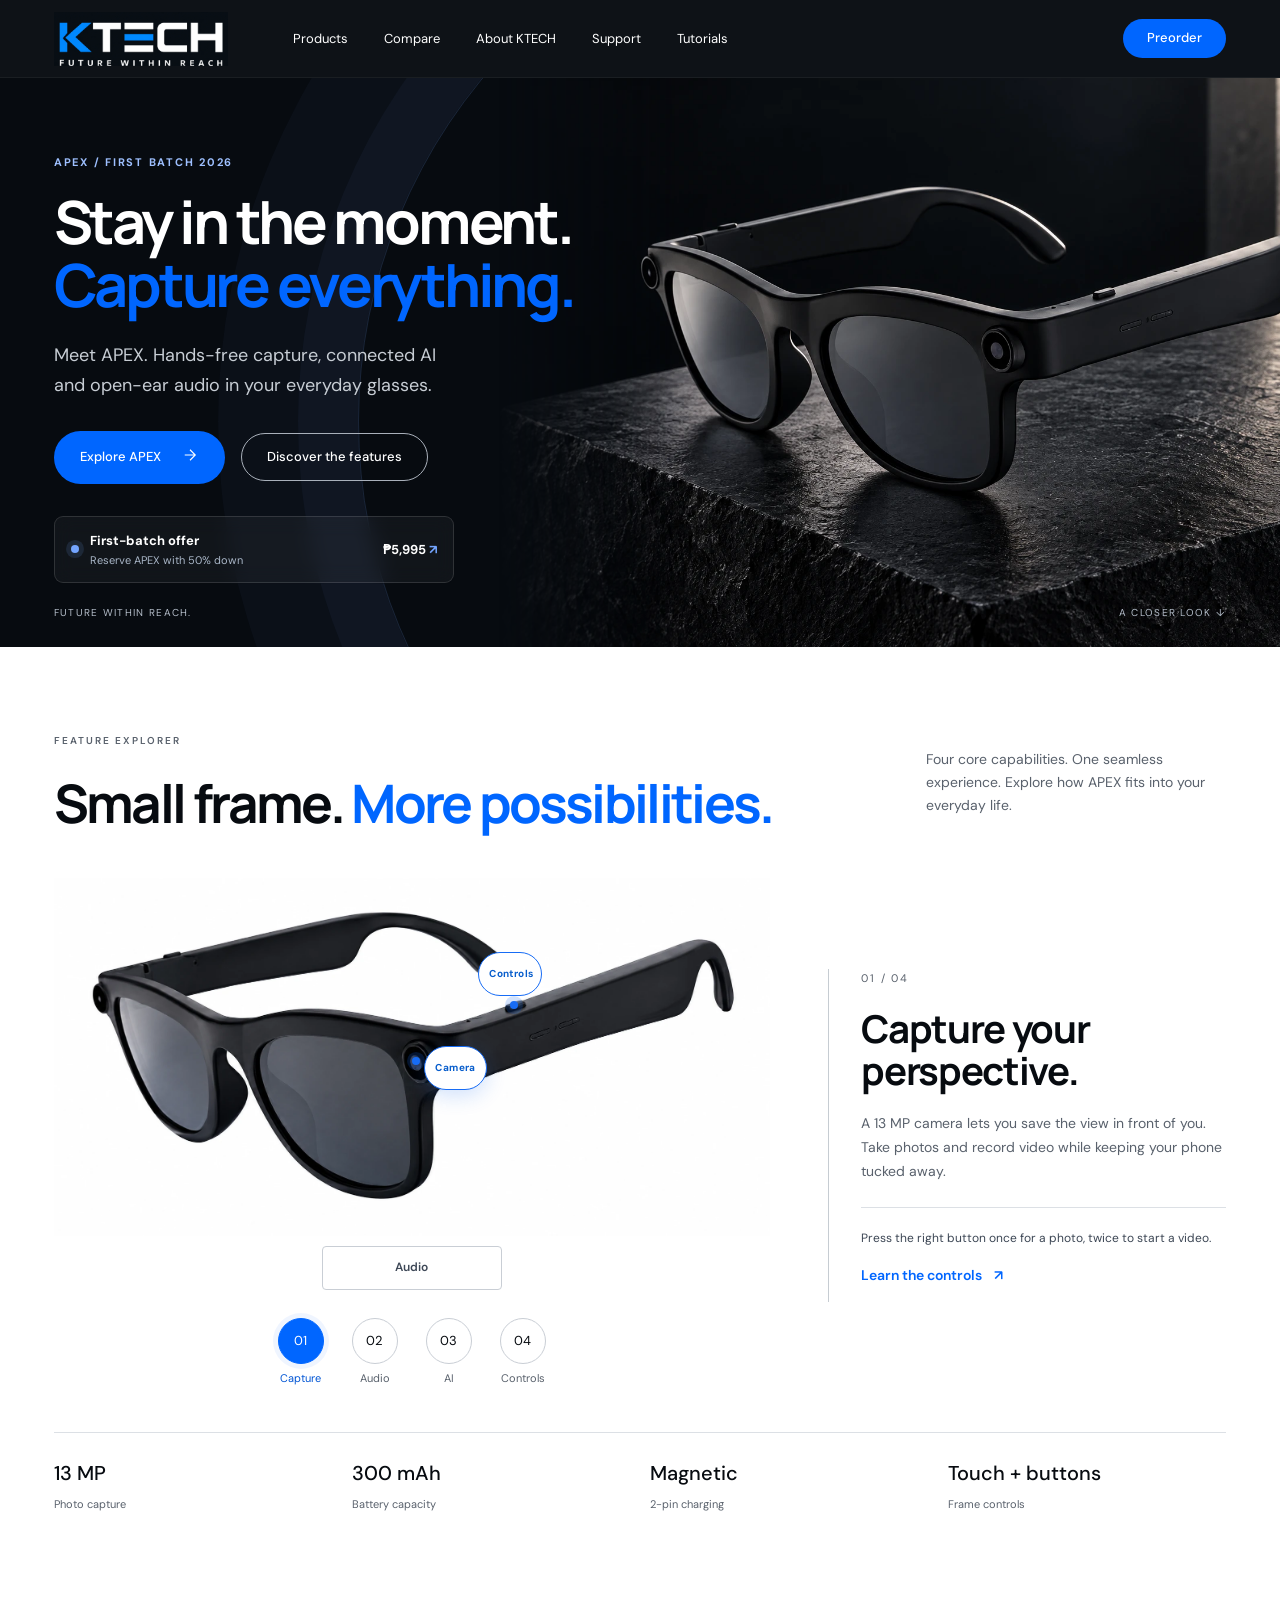
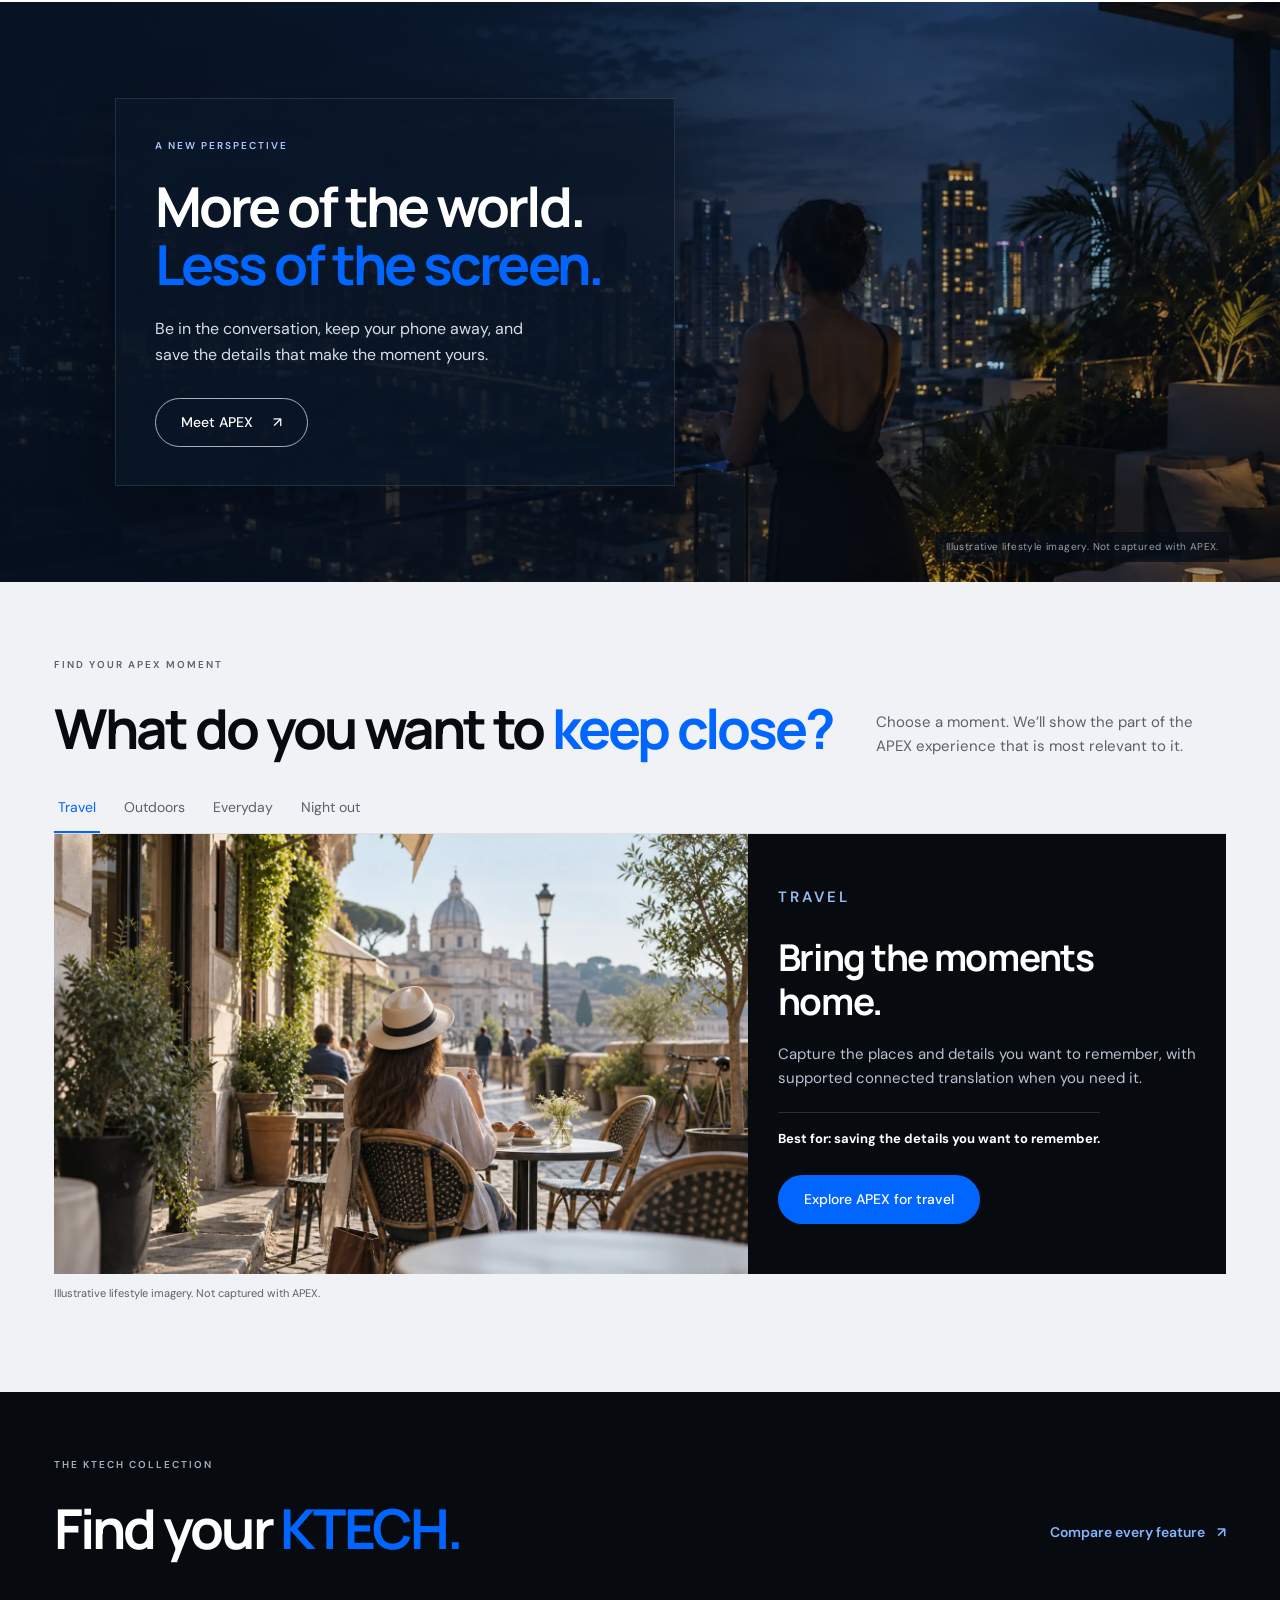
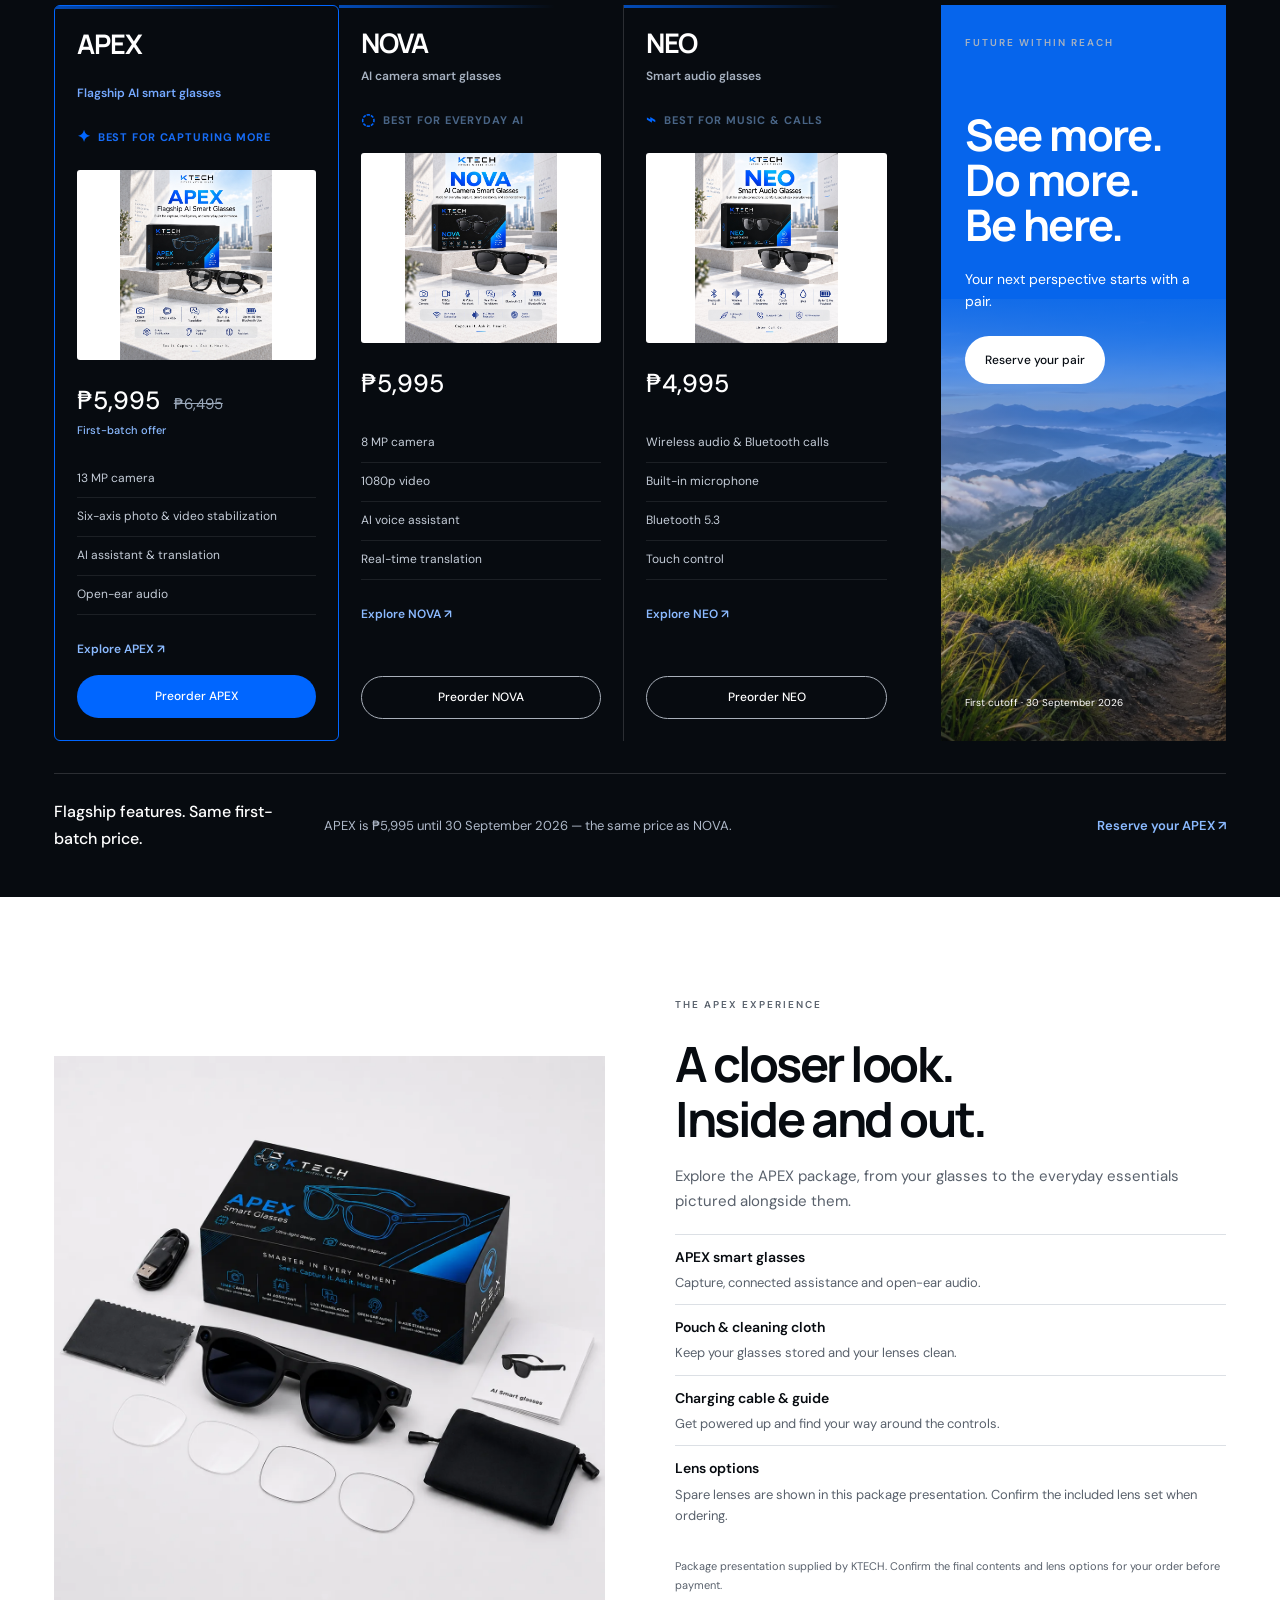
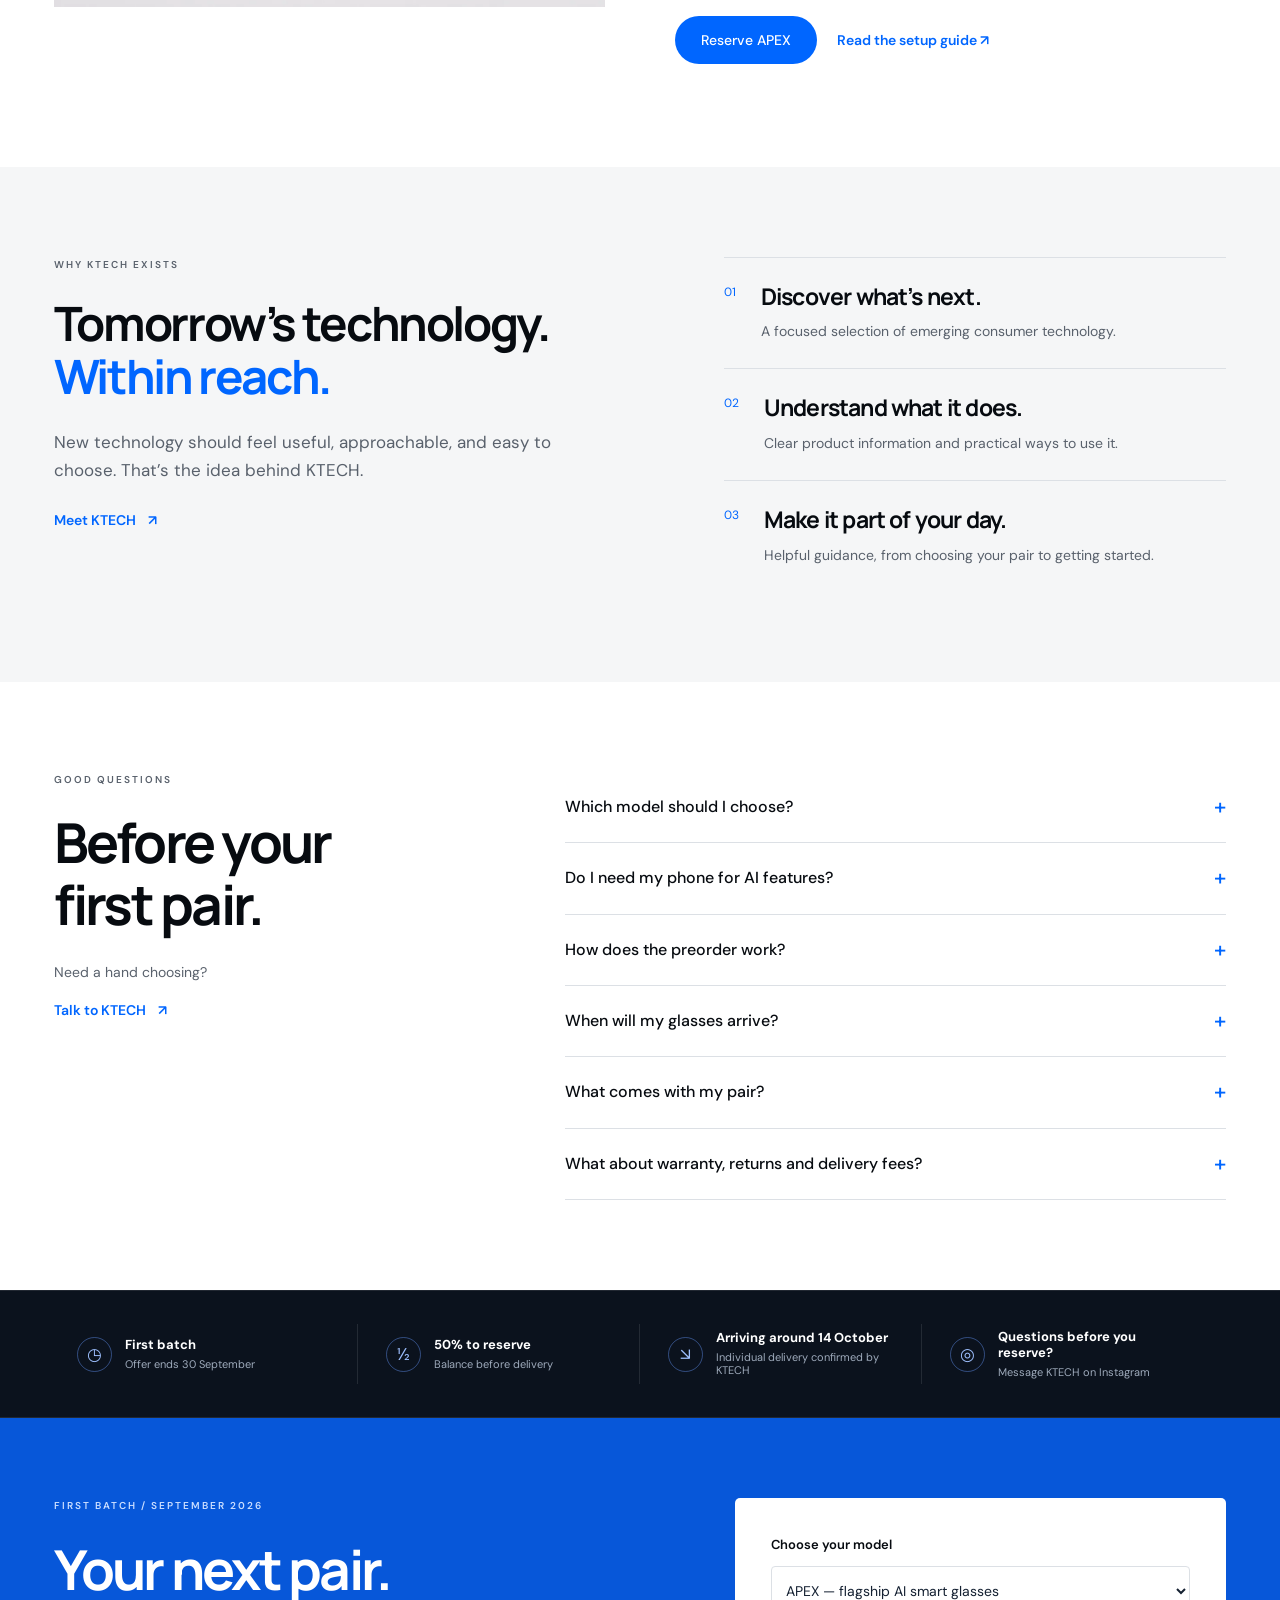
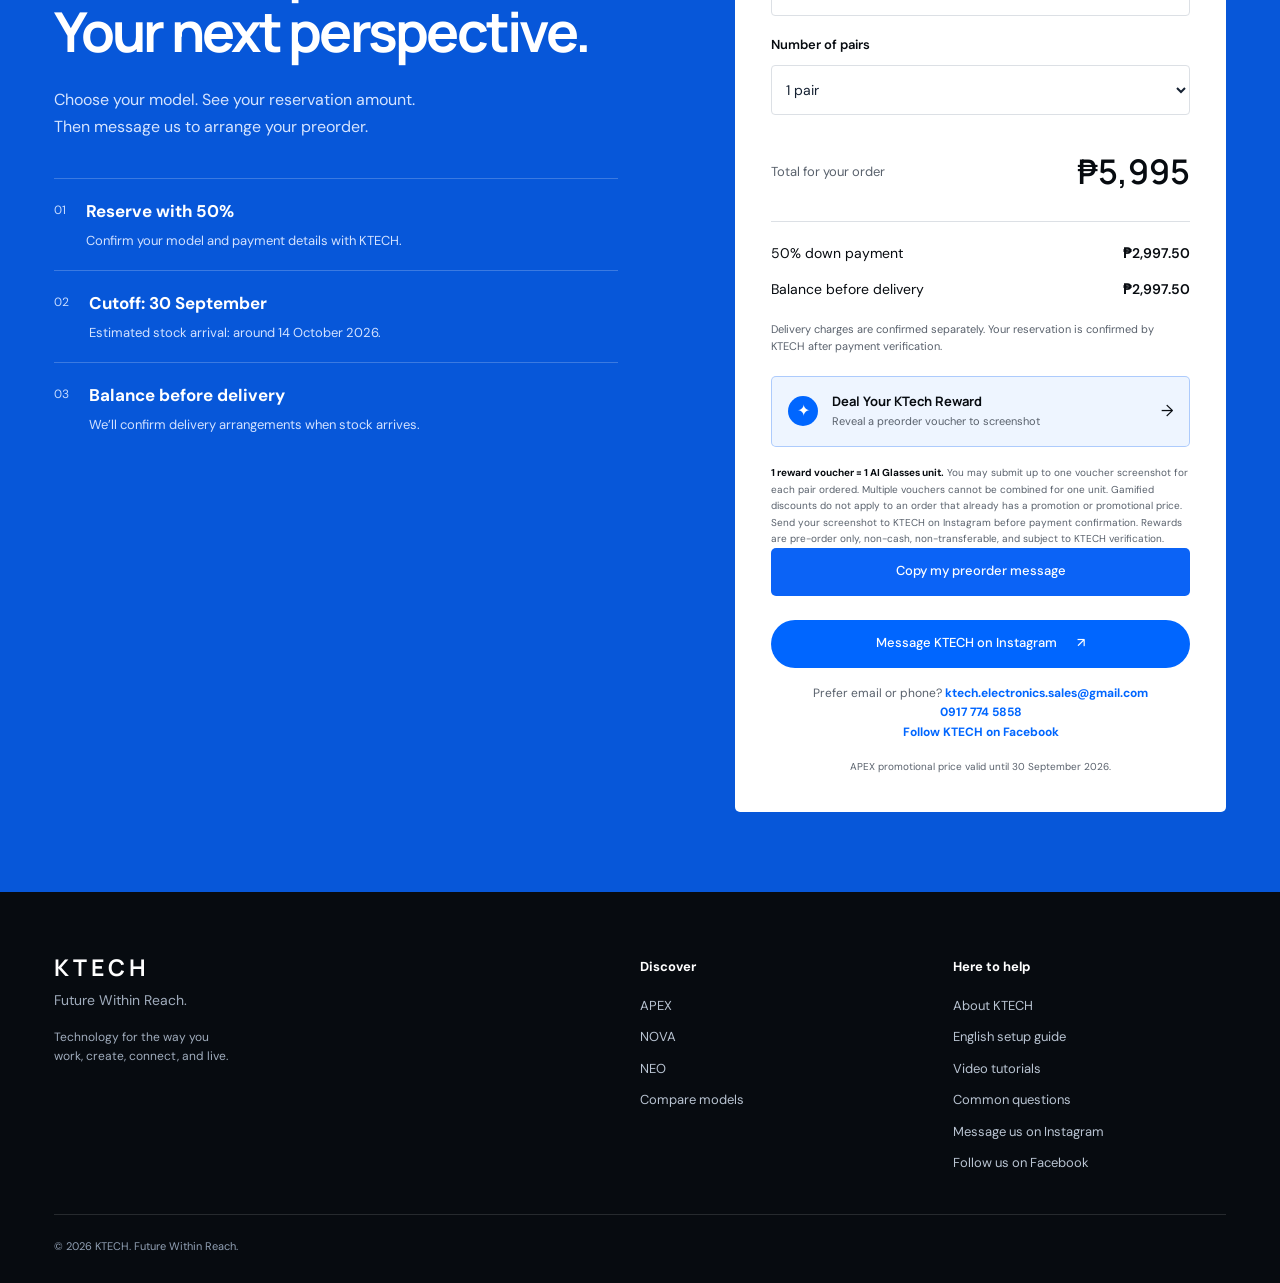
==== commit c35e83d2: "." ====
--- a/index.html
+++ b/index.html
@@ -370,8 +370,8 @@
                 ₱5,995 <s>₱6,495</s><small>First-batch offer</small>
               </p>
               <ul>
-                <li>Samsung 13 MP camera</li>
-                <li>Six-axis photo &amp; video stabilisation</li>
+                <li>13 MP camera</li>
+                <li>Six-axis photo &amp; video stabilization</li>
                 <li>AI assistant &amp; translation</li>
                 <li>Open-ear audio</li>
               </ul>
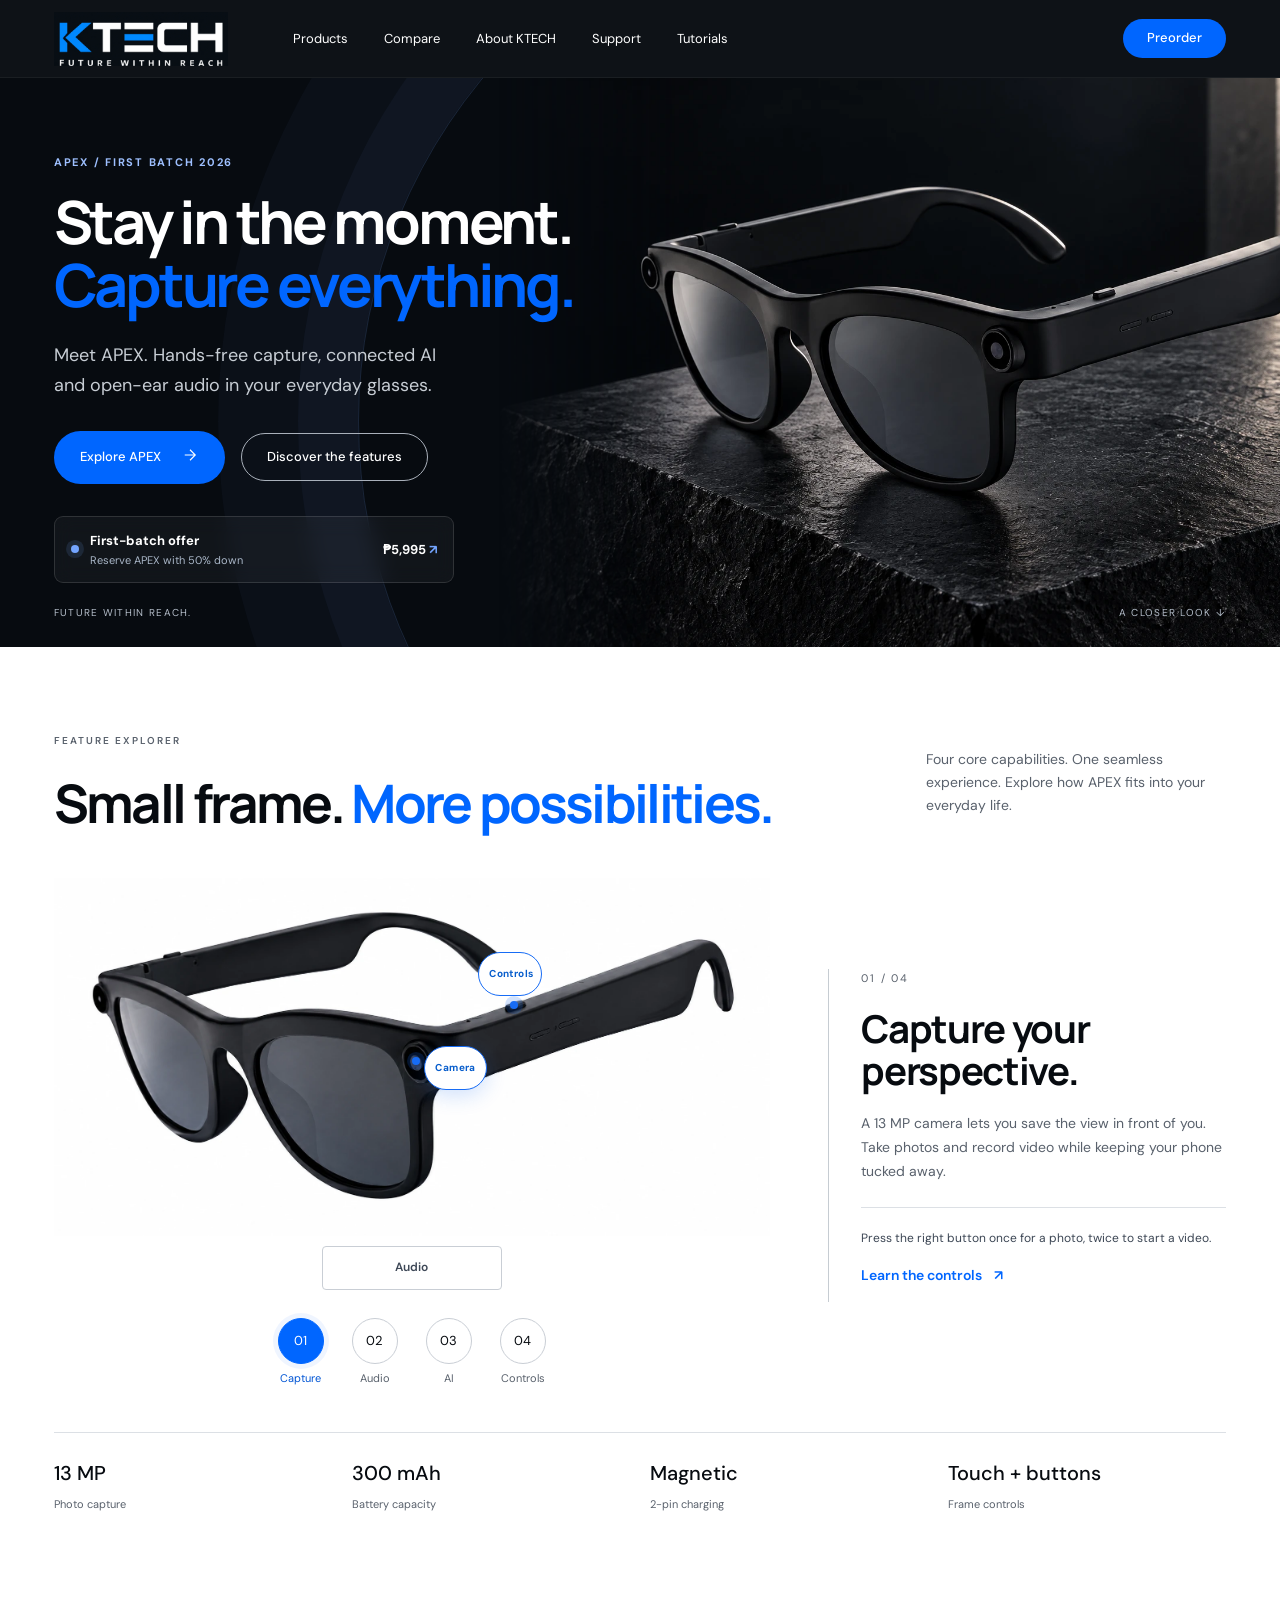
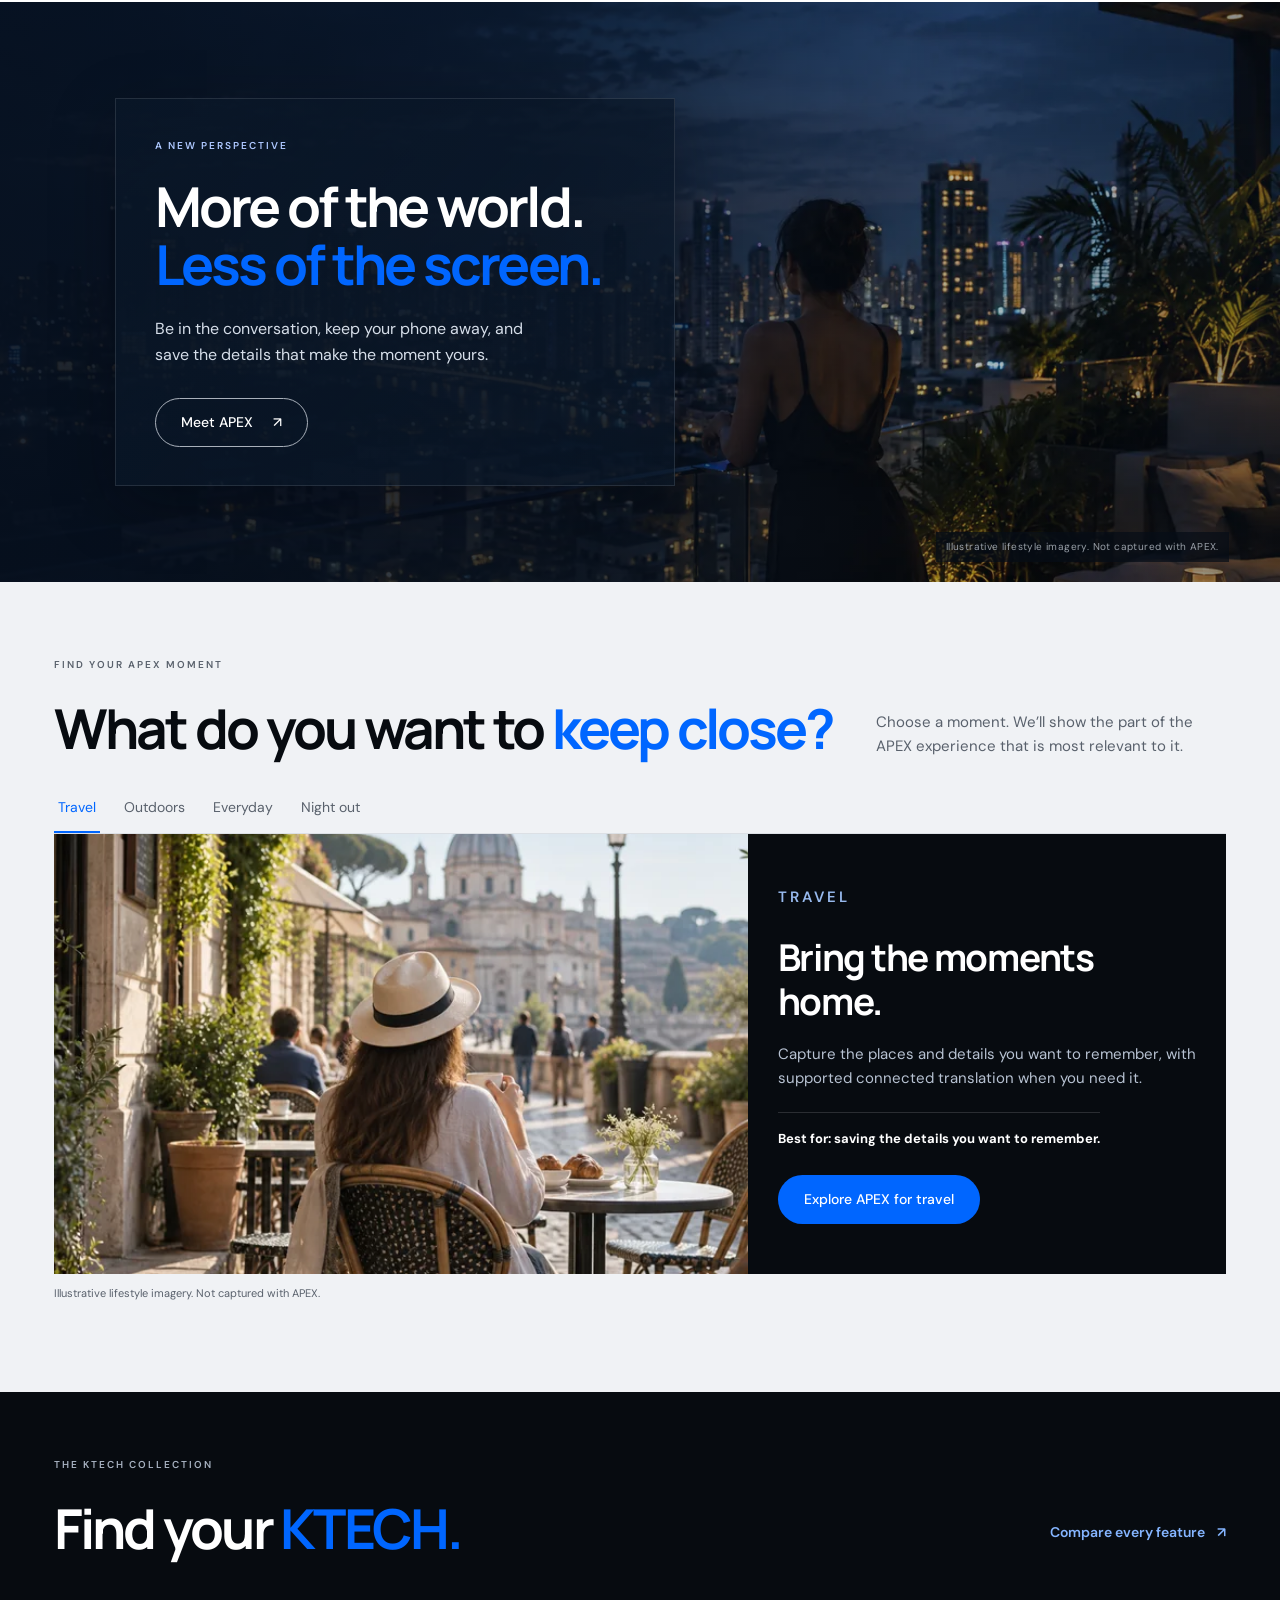
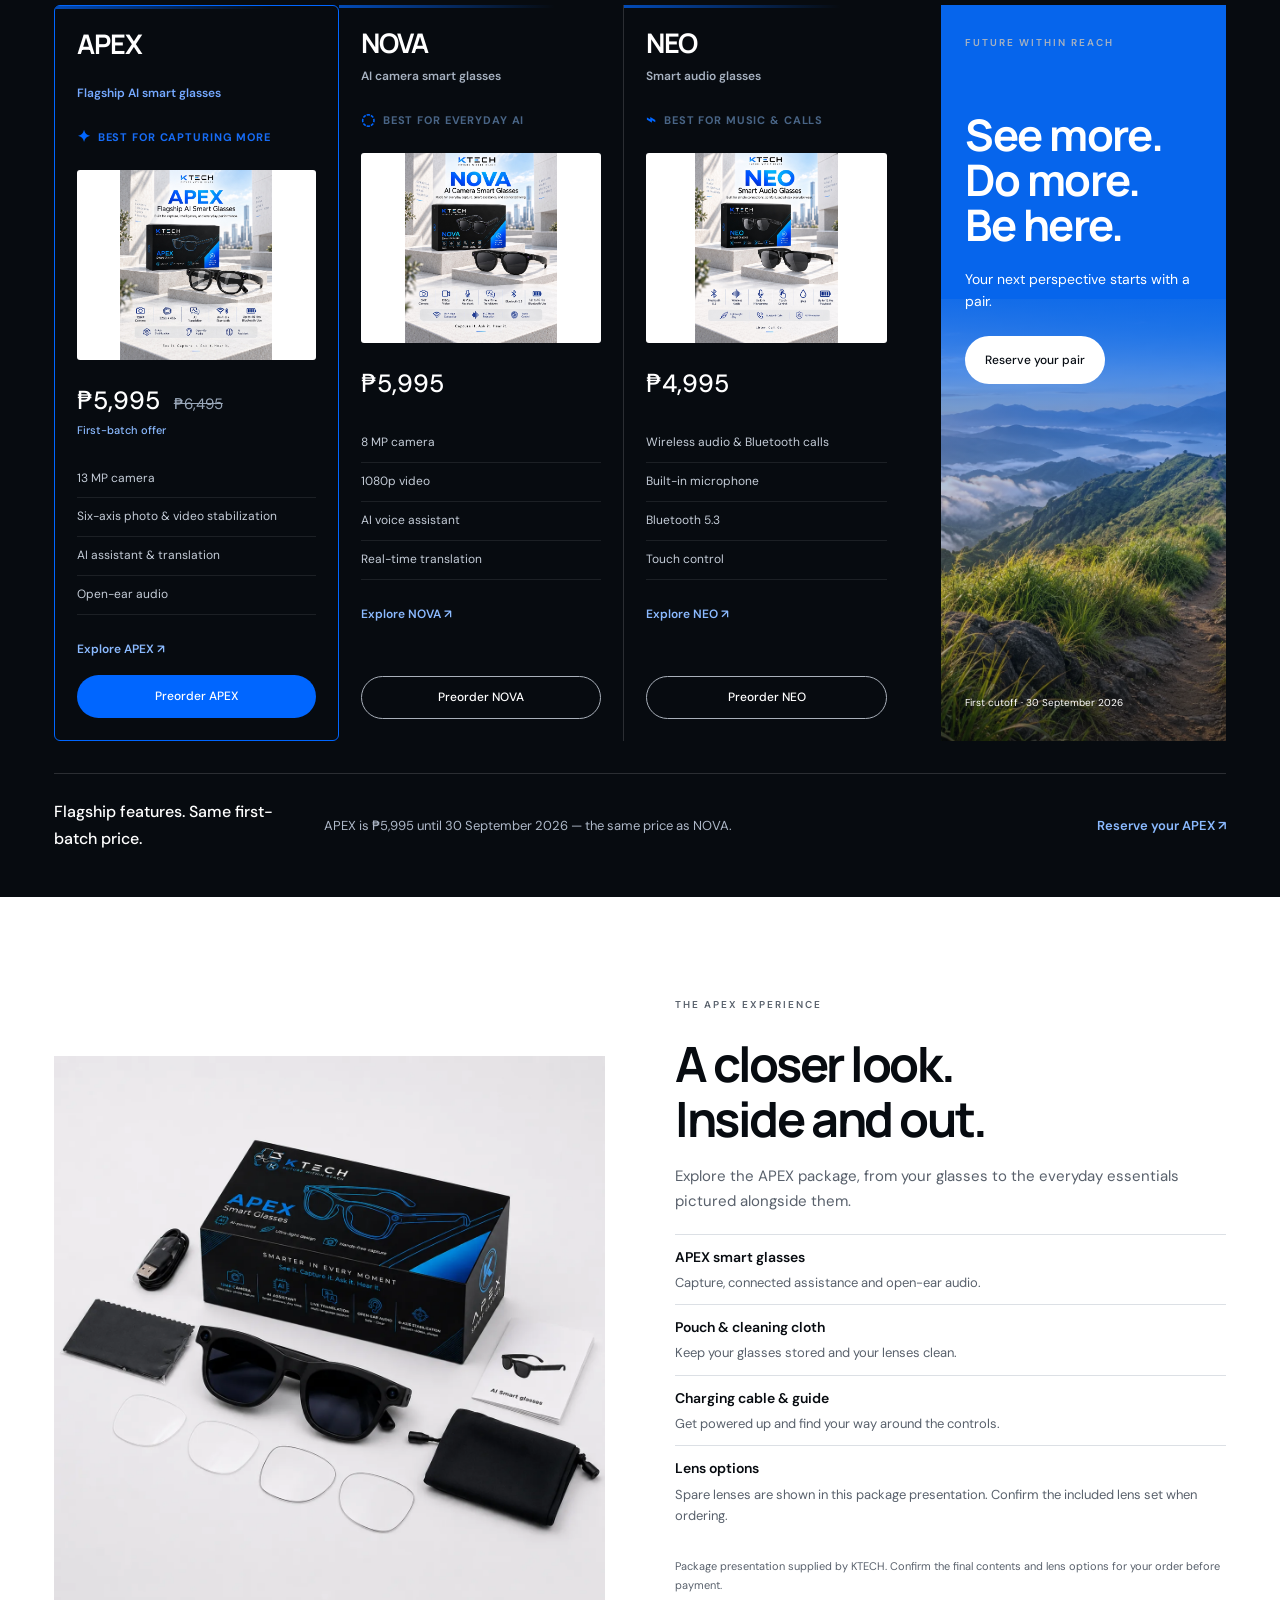
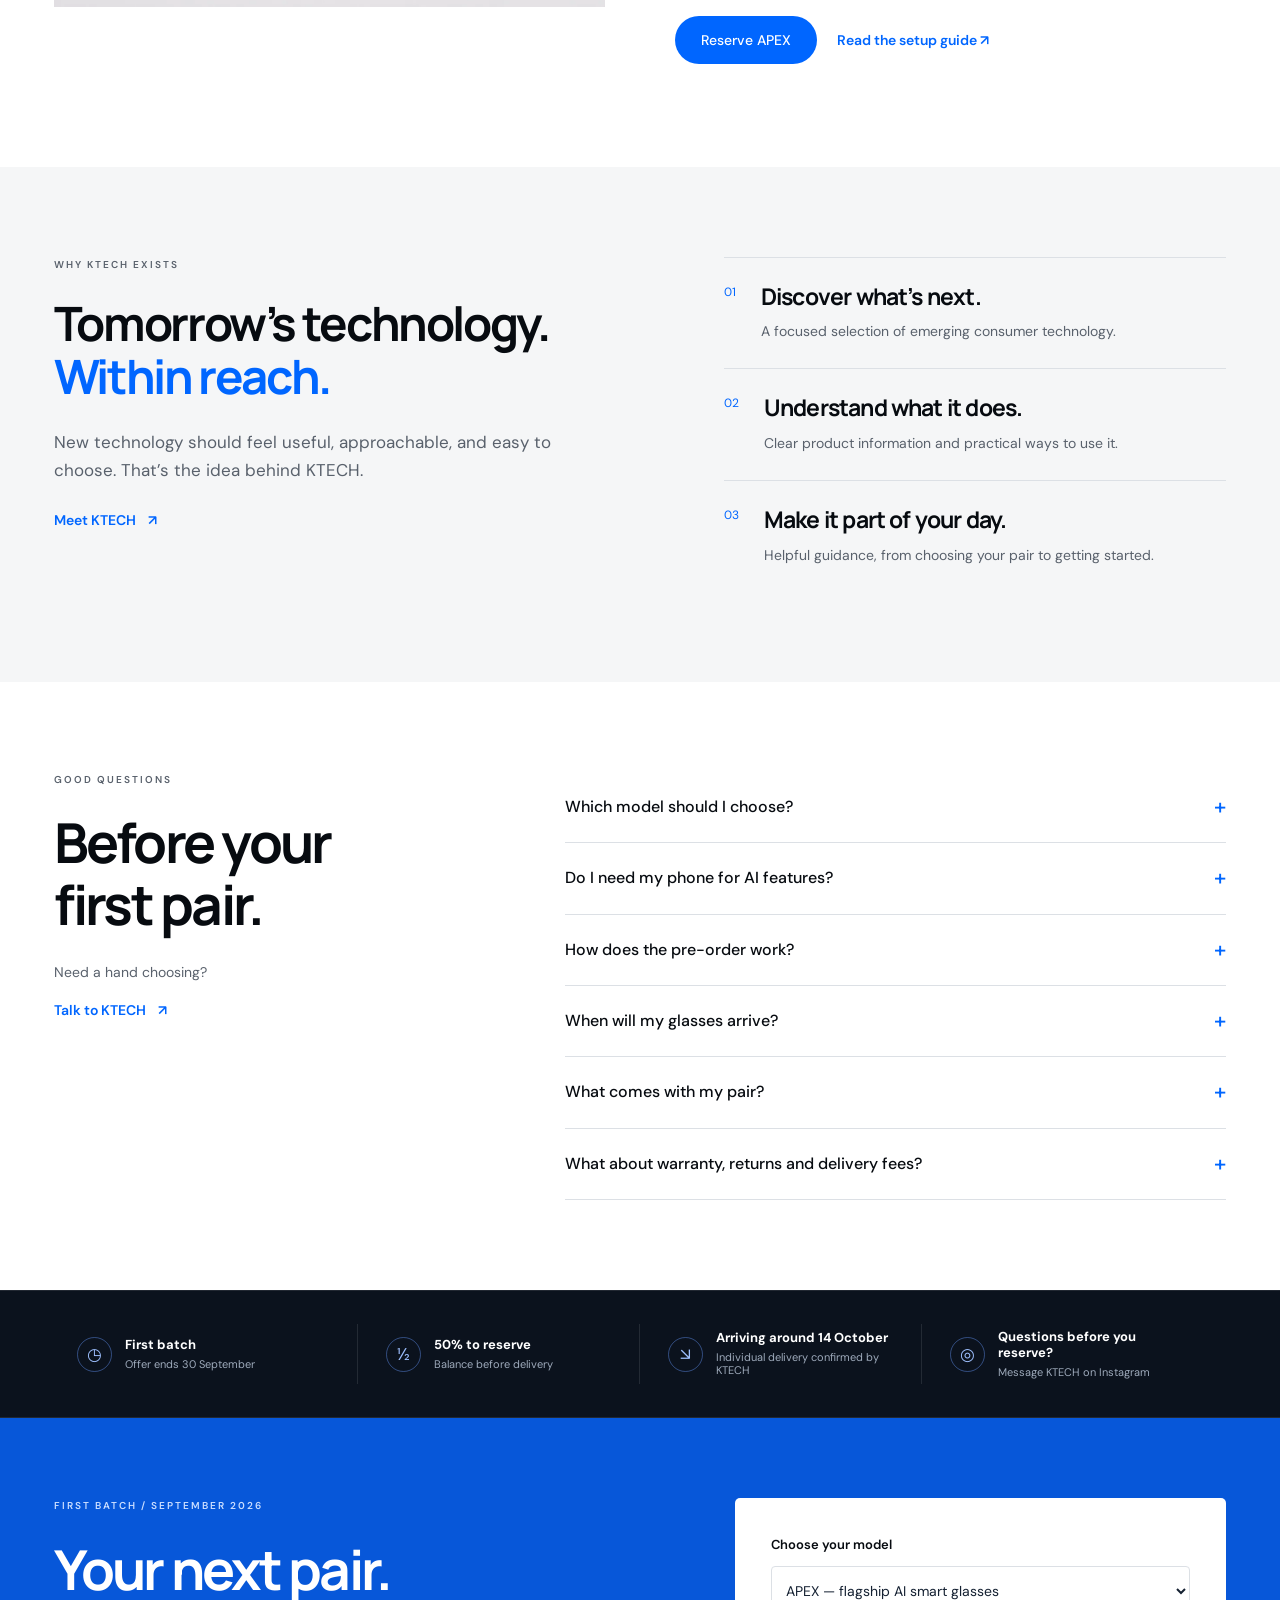
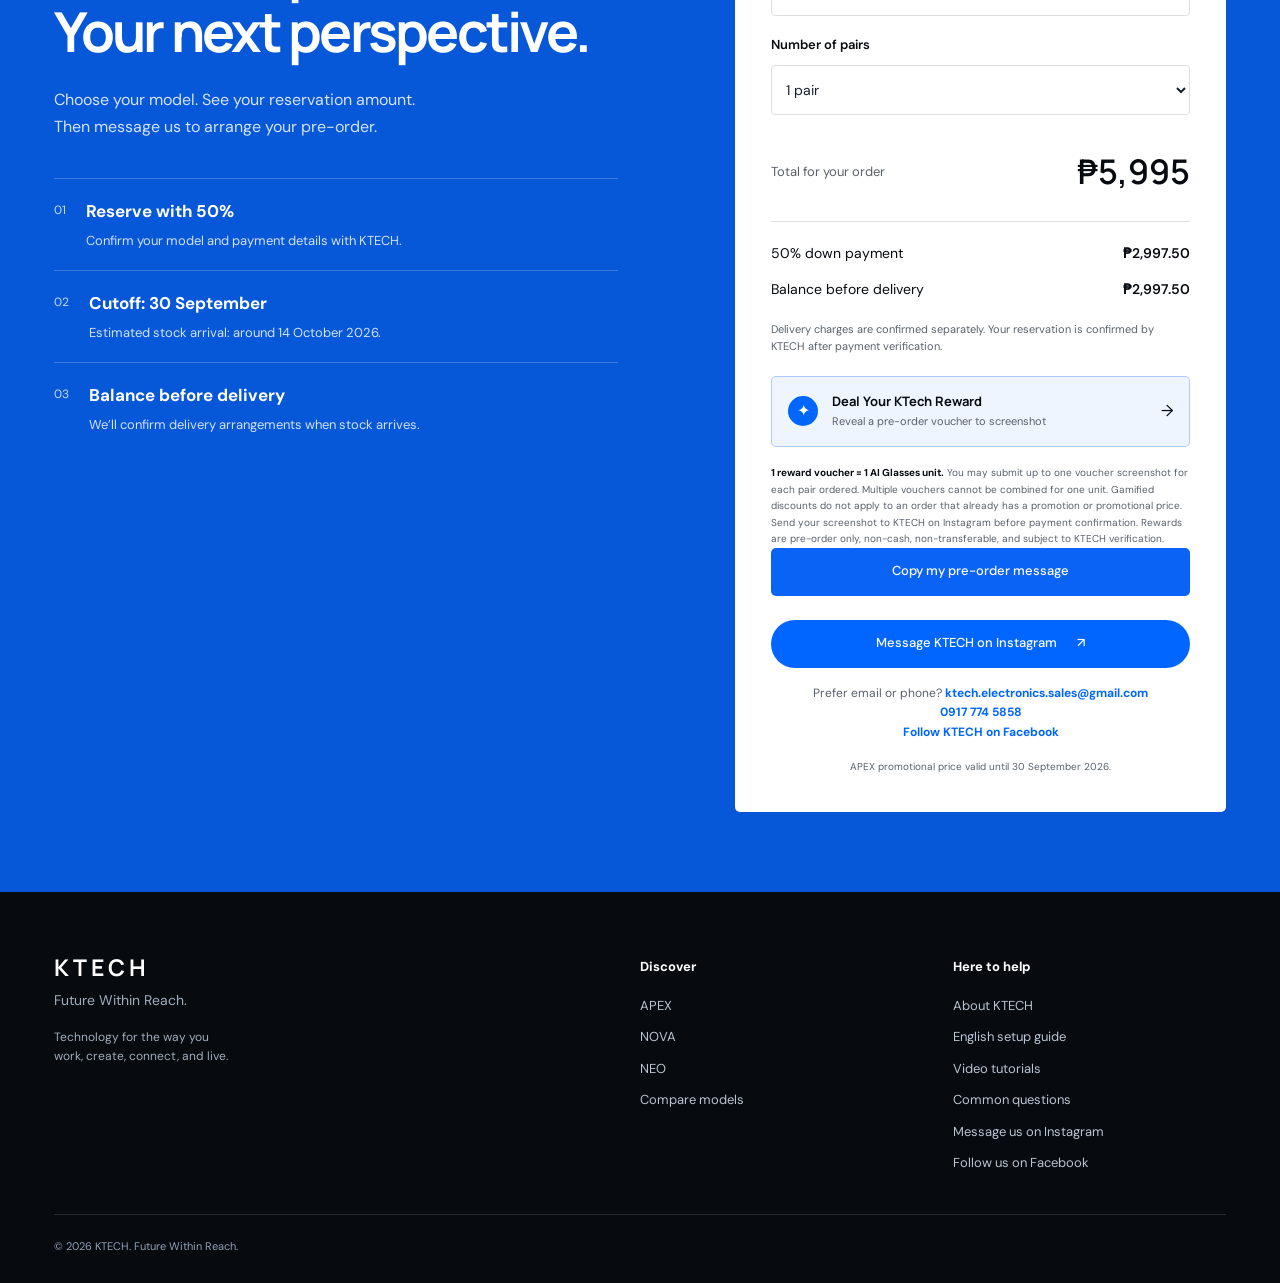
==== commit c0043484: "." ====
--- a/index.html
+++ b/index.html
@@ -39,7 +39,7 @@
         ><a href="compare.html">Compare</a><a href="about.html">About KTECH</a
         ><a href="guide.html">Support</a
         ><a href="tutorials.html">Tutorials</a
-        ><a class="button nav-contact" href="index.html#preorder">Preorder</a>
+        ><a class="button nav-contact" href="index.html#pre-order">Preorder</a>
       </nav>
     </header>
     <main id="main">
@@ -70,7 +70,7 @@
             >Discover the features</a
             >
           </div>
-          <a class="hero-reservation" href="#preorder">
+          <a class="hero-reservation" href="#pre-order">
             <span class="hero-reservation-dot" aria-hidden="true"></span>
             <span><b>First-batch offer</b><small>Reserve APEX with 50% down</small></span>
             <strong>₱5,995 <span aria-hidden="true">↗</span></strong>
@@ -376,7 +376,7 @@
                 <li>Open-ear audio</li>
               </ul>
               <a class="link" href="apex.html">Explore APEX ↗</a
-              ><a class="button" data-order-model="APEX" href="#preorder"
+              ><a class="button" data-order-model="APEX" href="#pre-order"
                 >Preorder APEX</a
               >
             </article>
@@ -401,7 +401,7 @@
               ><a
                 class="button outline"
                 data-order-model="NOVA"
-                href="#preorder"
+                href="#pre-order"
                 >Preorder NOVA</a
               >
             </article>
@@ -423,7 +423,7 @@
                 <li>Touch control</li>
               </ul>
               <a class="link" href="neo.html">Explore NEO ↗</a
-              ><a class="button outline" data-order-model="NEO" href="#preorder"
+              ><a class="button outline" data-order-model="NEO" href="#pre-order"
                 >Preorder NEO</a
               >
             </article>
@@ -433,7 +433,7 @@
               <p class="eyebrow">FUTURE WITHIN REACH</p>
               <h3>See more.<br />Do more.<br />Be here.</h3>
               <p>Your next perspective starts with a pair.</p>
-              <a class="button" href="#preorder">Reserve your pair</a>
+              <a class="button" href="#pre-order">Reserve your pair</a>
             </div>
             <span>First cutoff · 30 September 2026</span>
           </aside>
@@ -443,7 +443,7 @@
           <p>
             APEX is ₱5,995 until 30 September 2026 — the same price as NOVA.
           </p>
-          <a href="#preorder"
+          <a href="#pre-order"
             >Reserve your APEX <span aria-hidden="true">↗</span></a
           >
         </div>
@@ -490,7 +490,7 @@
             Package presentation supplied by KTECH. Confirm the final contents
             and lens options for your order before payment.
           </p>
-          <a class="button" href="#preorder">Reserve APEX</a
+          <a class="button" href="#pre-order">Reserve APEX</a
           ><a class="link" href="guide.html">Read the setup guide ↗</a>
         </div>
       </section>
@@ -560,7 +560,7 @@
             </p>
           </details>
           <details>
-            <summary>How does the preorder work?</summary>
+            <summary>How does the pre-order work?</summary>
             <p>
               Message KTECH with your selected model. Once payment details are
               confirmed, reserve with a 50% down payment and pay the remaining
@@ -611,13 +611,13 @@
           <p><b>Questions before you reserve?</b><small>Message KTECH on Instagram</small></p>
         </div>
       </section>
-      <section class="preorder-section" id="preorder">
-        <div class="preorder-copy">
+      <section class="pre-order-section" id="pre-order">
+        <div class="pre-order-copy">
           <p class="eyebrow">FIRST BATCH / SEPTEMBER 2026</p>
           <h2>Your next pair.<br />Your next perspective.</h2>
           <p>
             Choose your model. See your reservation amount.<br />Then message us
-            to arrange your preorder.
+            to arrange your pre-order.
           </p>
           <ol class="timeline">
             <li>
@@ -676,14 +676,14 @@
           </p>
           <button class="reward-entry" id="open-reward" type="button">
             <span class="reward-entry-mark" aria-hidden="true">✦</span>
-            <span><b>Deal Your KTech Reward</b><small>Reveal a preorder voucher to screenshot</small></span>
+            <span><b>Deal Your KTech Reward</b><small>Reveal a pre-order voucher to screenshot</small></span>
             <span aria-hidden="true">→</span>
           </button>
           <p class="reward-terms">
             <b>1 reward voucher = 1 AI Glasses unit.</b> You may submit up to one voucher screenshot for each pair ordered. Multiple vouchers cannot be combined for one unit. Gamified discounts do not apply to an order that already has a promotion or promotional price. Send your screenshot to KTECH on Instagram before payment confirmation. Rewards are pre-order only, non-cash, non-transferable, and subject to KTECH verification.
           </p>
           <button class="button copy-order" id="copy-order">
-            Copy my preorder message
+            Copy my pre-order message
           </button>
           <p class="copy-status" id="copy-status" role="status"></p>
           <a
@@ -711,7 +711,7 @@
           <span class="reward-signal">✦</span>
           <p>FIRST-BATCH PREORDER</p>
           <h2 id="reward-title">Deal Your KTech Reward</h2>
-          <p class="reward-instruction" id="reward-instruction">Choose one card to reveal your preorder reward.</p>
+          <p class="reward-instruction" id="reward-instruction">Choose one card to reveal your pre-order reward.</p>
         </div>
         <div class="reward-cards" id="reward-cards" aria-label="Choose a reward card">
           <button class="reward-card" type="button" aria-label="Reveal reward card 1"><span class="card-face card-back"><i>K</i><small>KTECH</small></span><span class="card-face card-front"></span></button>
@@ -757,7 +757,7 @@
     </footer>
     <div class="mobile-buy">
       <div><strong>APEX</strong><span>₱5,995 · first-batch offer</span></div>
-      <a class="button" href="index.html#preorder">Preorder</a>
+      <a class="button" href="index.html#pre-order">Preorder</a>
     </div>
   </body>
 </html>
--- a/style.css
+++ b/style.css
@@ -766,7 +766,7 @@
   font-size: 14px;
   margin-top: 12px;
 }
-.preorder-section {
+.pre-order-section {
   max-width: none;
   background: #0c52d7;
   color: #fff;
@@ -774,10 +774,10 @@
   grid-template-columns: 1.15fr 1fr;
   gap: 12%;
 }
-.preorder-section .eyebrow {
+.pre-order-section .eyebrow {
   color: #c9ddff;
 }
-.preorder-copy > p:not(.eyebrow) {
+.pre-order-copy > p:not(.eyebrow) {
   color: #d5e4ff;
   margin-top: 25px;
 }
@@ -1183,7 +1183,7 @@
 }
 @media (min-width: 1600px) {
   .experience-hero,
-  .preorder-section {
+  .pre-order-section {
     padding-left: calc((100vw - 1268px) / 2);
     padding-right: calc((100vw - 1268px) / 2);
   }
@@ -1235,7 +1235,7 @@
   .model {
     padding: 16px;
   }
-  .preorder-section {
+  .pre-order-section {
     gap: 6%;
   }
   .reservation {
@@ -1462,7 +1462,7 @@
   .company-story,
   .setup-band,
   .faq-section,
-  .preorder-section {
+  .pre-order-section {
     grid-template-columns: 1fr;
     gap: 35px;
   }
@@ -1478,7 +1478,7 @@
   .faq-section summary {
     font-size: 16px;
   }
-  .preorder-section h2 {
+  .pre-order-section h2 {
     font-size: 40px;
   }
   .reservation {
@@ -1625,7 +1625,11 @@
   content: "";
   position: absolute;
   inset: 0;
-  background: linear-gradient(135deg, rgba(4, 10, 19, 0.12), rgba(0, 102, 255, 0.2));
+  background: linear-gradient(
+    135deg,
+    rgba(4, 10, 19, 0.12),
+    rgba(0, 102, 255, 0.2)
+  );
   pointer-events: none;
 }
 .about-hero-media img {
@@ -1718,7 +1722,7 @@
   vertical-align: bottom;
   color: #fff;
   font-size: clamp(20px, 1.6vw, 26px);
-  letter-spacing: -.04em;
+  letter-spacing: -0.04em;
 }
 .comparison-feature-heading span {
   display: block;
@@ -1726,7 +1730,7 @@
   color: #8aa8db;
   font-size: 10px;
   font-weight: 700;
-  letter-spacing: .14em;
+  letter-spacing: 0.14em;
   text-transform: uppercase;
 }
 .comparison-model {
@@ -1742,7 +1746,9 @@
   text-decoration: none;
 }
 .comparison-apex .comparison-model-link {
-  background: radial-gradient(circle at 50% 4%, #176cf557, transparent 48%), linear-gradient(150deg, #14233a, #080d14 74%);
+  background:
+    radial-gradient(circle at 50% 4%, #176cf557, transparent 48%),
+    linear-gradient(150deg, #14233a, #080d14 74%);
 }
 .comparison-art {
   display: grid;
@@ -1758,24 +1764,32 @@
   height: 164px;
   margin: 0;
   object-fit: contain;
-  transition: transform .25s ease;
-}
-.comparison-model-link:hover { text-decoration: none; }
-.comparison-model-link:hover .comparison-art img { transform: scale(1.035); }
-.comparison-kicker, .comparison-name, .comparison-explore { display: block; }
+  transition: transform 0.25s ease;
+}
+.comparison-model-link:hover {
+  text-decoration: none;
+}
+.comparison-model-link:hover .comparison-art img {
+  transform: scale(1.035);
+}
+.comparison-kicker,
+.comparison-name,
+.comparison-explore {
+  display: block;
+}
 .comparison-kicker {
   margin-bottom: 5px;
   color: #a6b8d0;
   font-size: 10px;
   font-weight: 700;
-  letter-spacing: .1em;
+  letter-spacing: 0.1em;
   text-transform: uppercase;
 }
 .comparison-name {
   font-family: Manrope, Arial, sans-serif;
   font-size: clamp(24px, 2vw, 32px);
   font-weight: 700;
-  letter-spacing: -.05em;
+  letter-spacing: -0.05em;
 }
 .comparison-explore {
   margin-top: 8px;
@@ -1783,16 +1797,37 @@
   font-size: 11px;
   font-weight: 600;
 }
-.comparison-explore span { margin-left: 4px; }
+.comparison-explore span {
+  margin-left: 4px;
+}
 @media (max-width: 760px) {
-  .comparison .comparison-feature-heading { padding: 16px 11px; font-size: 17px; }
-  .comparison-feature-heading span { font-size: 8px; }
-  .comparison-model-link { min-height: 182px; padding: 10px; }
-  .comparison-art { min-height: 96px; margin-bottom: 9px; }
-  .comparison thead .comparison-art img { height: 96px; }
-  .comparison-kicker { display: none; }
-  .comparison-name { font-size: 19px; }
-  .comparison-explore { display: none; }
+  .comparison .comparison-feature-heading {
+    padding: 16px 11px;
+    font-size: 17px;
+  }
+  .comparison-feature-heading span {
+    font-size: 8px;
+  }
+  .comparison-model-link {
+    min-height: 182px;
+    padding: 10px;
+  }
+  .comparison-art {
+    min-height: 96px;
+    margin-bottom: 9px;
+  }
+  .comparison thead .comparison-art img {
+    height: 96px;
+  }
+  .comparison-kicker {
+    display: none;
+  }
+  .comparison-name {
+    font-size: 19px;
+  }
+  .comparison-explore {
+    display: none;
+  }
 }
 
 /* Keep the editorial moment as one photograph at every viewport. */
@@ -1806,7 +1841,13 @@
   object-position: center;
 }
 .home .editorial-moment .moment-shade {
-  background: linear-gradient(90deg, #06101fe8 0%, #06101fc7 43%, #06101e45 76%, #06101e7a 100%);
+  background: linear-gradient(
+    90deg,
+    #06101fe8 0%,
+    #06101fc7 43%,
+    #06101e45 76%,
+    #06101e7a 100%
+  );
 }
 .home .editorial-moment .moment-copy {
   max-width: 560px;
@@ -1822,7 +1863,9 @@
 .home .editorial-moment .moment-copy > p:not(.eyebrow) {
   font-size: clamp(16px, 1.25vw, 19px);
 }
-.home .editorial-moment .moment-product { display: none; }
+.home .editorial-moment .moment-product {
+  display: none;
+}
 .home .editorial-moment .moment-note {
   right: clamp(20px, 4vw, 60px);
   bottom: 20px;
@@ -1839,7 +1882,12 @@
     object-position: 58% center;
   }
   .home .editorial-moment .moment-shade {
-    background: linear-gradient(180deg, #06101ecc 0%, #06101e82 62%, #06101e9e 100%);
+    background: linear-gradient(
+      180deg,
+      #06101ecc 0%,
+      #06101e82 62%,
+      #06101e9e 100%
+    );
   }
   .home .editorial-moment .moment-copy {
     max-width: none;
@@ -1879,9 +1927,11 @@
   aspect-ratio: 1;
   border: 1px solid #77a7ff2b;
   border-radius: 50%;
-  box-shadow: 0 0 0 60px #77a7ff0b, 0 0 0 140px #77a7ff08;
+  box-shadow:
+    0 0 0 60px #77a7ff0b,
+    0 0 0 140px #77a7ff08;
   transform: translate(var(--hero-x, 0), var(--hero-y, 0));
-  transition: transform .45s ease-out;
+  transition: transform 0.45s ease-out;
 }
 .hero-orbit {
   position: absolute;
@@ -1892,16 +1942,27 @@
   border-radius: 50%;
   box-shadow: 0 0 24px #176cf5;
 }
-.hero-orbit-one { top: 18%; right: 44%; }
-.hero-orbit-two { bottom: 17%; right: 12%; width: 7px; height: 7px; }
+.hero-orbit-one {
+  top: 18%;
+  right: 44%;
+}
+.hero-orbit-two {
+  bottom: 17%;
+  right: 12%;
+  width: 7px;
+  height: 7px;
+}
 .hero-kicker {
   margin-bottom: 19px;
   color: #9ec0ff;
   font-size: 11px;
   font-weight: 700;
-  letter-spacing: .16em;
-}
-.hero-product { transform: translate(var(--hero-x, 0), var(--hero-y, 0)); transition: transform .5s ease-out; }
+  letter-spacing: 0.16em;
+}
+.hero-product {
+  transform: translate(var(--hero-x, 0), var(--hero-y, 0));
+  transition: transform 0.5s ease-out;
+}
 .hero-reservation {
   display: grid;
   grid-template-columns: auto 1fr auto;
@@ -1914,14 +1975,39 @@
   border-radius: 9px;
   background: #ffffff0b;
   backdrop-filter: blur(10px);
-  transition: background .2s, transform .2s;
-}
-.hero-reservation:hover { background: #ffffff15; text-decoration: none; transform: translateY(-2px); }
-.hero-reservation-dot { width: 8px; height: 8px; border-radius: 50%; background: #74a5ff; box-shadow: 0 0 0 5px #74a5ff20; }
-.hero-reservation b, .hero-reservation strong { display: block; font-size: 13px; }
-.hero-reservation small { display: block; color: #aab7c8; font-size: 11px; }
-.hero-reservation strong { color: #fff; text-align: right; }
-.hero-reservation strong span { color: #74a5ff; }
+  transition:
+    background 0.2s,
+    transform 0.2s;
+}
+.hero-reservation:hover {
+  background: #ffffff15;
+  text-decoration: none;
+  transform: translateY(-2px);
+}
+.hero-reservation-dot {
+  width: 8px;
+  height: 8px;
+  border-radius: 50%;
+  background: #74a5ff;
+  box-shadow: 0 0 0 5px #74a5ff20;
+}
+.hero-reservation b,
+.hero-reservation strong {
+  display: block;
+  font-size: 13px;
+}
+.hero-reservation small {
+  display: block;
+  color: #aab7c8;
+  font-size: 11px;
+}
+.hero-reservation strong {
+  color: #fff;
+  text-align: right;
+}
+.hero-reservation strong span {
+  color: #74a5ff;
+}
 .editorial-moment {
   position: relative;
   isolation: isolate;
@@ -1933,25 +2019,109 @@
   display: flex;
   align-items: center;
 }
-.moment-backdrop, .moment-shade { position: absolute; inset: 0; z-index: -2; width: 100%; height: 100%; }
-.moment-backdrop { object-fit: cover; }
-.moment-shade { z-index: -1; background: linear-gradient(90deg, #07101e 0%, #07101edb 37%, #07101e55 68%, #07101e99 100%); }
-.moment-copy { max-width: 520px; }
-.moment-copy .eyebrow { color: #aec8ff; }
-.moment-copy h2 { font-size: clamp(42px, 5vw, 70px); }
-.moment-copy > p:not(.eyebrow) { max-width: 400px; margin-top: 22px; color: #d6dee9; font-size: 18px; }
-.moment-copy .button { margin-top: 30px; }
-.moment-product { position: absolute; right: 6%; bottom: 6%; width: min(47vw, 630px); margin: 0; mix-blend-mode: screen; opacity: .92; }
-.moment-product img { width: 100%; }
-.moment-note { position: absolute; right: 4%; bottom: 20px; margin: 0; color: #e1e8f2aa; font-size: 10px; letter-spacing: .04em; }
-.model { position: relative; overflow: hidden; }
-.model::before { content: ""; position: absolute; inset: 0 0 auto; height: 3px; background: linear-gradient(90deg, var(--blue), transparent 76%); opacity: .7; }
-.model-best-for { display: inline-flex; align-items: center; gap: 7px; margin: 0 0 20px; color: #496586; font-size: 11px; font-weight: 700; letter-spacing: .08em; text-transform: uppercase; }
-.model-best-for span { color: var(--blue); font-size: 16px; }
-.model .photo { background: radial-gradient(circle at 50% 42%, #eaf1ff, #dbe0e6 70%); overflow: hidden; }
-.model .photo img { transition: transform .35s ease, filter .35s ease; }
-.model:hover .photo img { transform: scale(1.025); filter: contrast(1.04); }
-.model.flagship .model-best-for { color: #176cf5; }
+.moment-backdrop,
+.moment-shade {
+  position: absolute;
+  inset: 0;
+  z-index: -2;
+  width: 100%;
+  height: 100%;
+}
+.moment-backdrop {
+  object-fit: cover;
+}
+.moment-shade {
+  z-index: -1;
+  background: linear-gradient(
+    90deg,
+    #07101e 0%,
+    #07101edb 37%,
+    #07101e55 68%,
+    #07101e99 100%
+  );
+}
+.moment-copy {
+  max-width: 520px;
+}
+.moment-copy .eyebrow {
+  color: #aec8ff;
+}
+.moment-copy h2 {
+  font-size: clamp(42px, 5vw, 70px);
+}
+.moment-copy > p:not(.eyebrow) {
+  max-width: 400px;
+  margin-top: 22px;
+  color: #d6dee9;
+  font-size: 18px;
+}
+.moment-copy .button {
+  margin-top: 30px;
+}
+.moment-product {
+  position: absolute;
+  right: 6%;
+  bottom: 6%;
+  width: min(47vw, 630px);
+  margin: 0;
+  mix-blend-mode: screen;
+  opacity: 0.92;
+}
+.moment-product img {
+  width: 100%;
+}
+.moment-note {
+  position: absolute;
+  right: 4%;
+  bottom: 20px;
+  margin: 0;
+  color: #e1e8f2aa;
+  font-size: 10px;
+  letter-spacing: 0.04em;
+}
+.model {
+  position: relative;
+  overflow: hidden;
+}
+.model::before {
+  content: "";
+  position: absolute;
+  inset: 0 0 auto;
+  height: 3px;
+  background: linear-gradient(90deg, var(--blue), transparent 76%);
+  opacity: 0.7;
+}
+.model-best-for {
+  display: inline-flex;
+  align-items: center;
+  gap: 7px;
+  margin: 0 0 20px;
+  color: #496586;
+  font-size: 11px;
+  font-weight: 700;
+  letter-spacing: 0.08em;
+  text-transform: uppercase;
+}
+.model-best-for span {
+  color: var(--blue);
+  font-size: 16px;
+}
+.model .photo {
+  background: radial-gradient(circle at 50% 42%, #eaf1ff, #dbe0e6 70%);
+  overflow: hidden;
+}
+.model .photo img {
+  transition:
+    transform 0.35s ease,
+    filter 0.35s ease;
+}
+.model:hover .photo img {
+  transform: scale(1.025);
+  filter: contrast(1.04);
+}
+.model.flagship .model-best-for {
+  color: #176cf5;
+}
 .confidence-band {
   display: grid;
   grid-template-columns: repeat(4, 1fr);
@@ -1962,34 +2132,119 @@
   border-top: 1px solid #ffffff18;
   border-bottom: 1px solid #ffffff18;
 }
-.confidence-band > div { display: flex; align-items: center; gap: 13px; padding: 5px 28px; border-right: 1px solid #ffffff1a; }
-.confidence-band > div:first-child { padding-left: 0; }
-.confidence-band > div:last-child { border-right: 0; }
-.confidence-band > div > span { display: grid; width: 35px; height: 35px; flex: 0 0 35px; place-items: center; border: 1px solid #679aff6e; border-radius: 50%; color: #9ec0ff; font-size: 17px; }
-.confidence-band p { line-height: 1.25; }
-.confidence-band b, .confidence-band small { display: block; }
-.confidence-band b { font-size: 13px; }
-.confidence-band small { margin-top: 4px; color: #9eaabb; font-size: 11px; }
+.confidence-band > div {
+  display: flex;
+  align-items: center;
+  gap: 13px;
+  padding: 5px 28px;
+  border-right: 1px solid #ffffff1a;
+}
+.confidence-band > div:first-child {
+  padding-left: 0;
+}
+.confidence-band > div:last-child {
+  border-right: 0;
+}
+.confidence-band > div > span {
+  display: grid;
+  width: 35px;
+  height: 35px;
+  flex: 0 0 35px;
+  place-items: center;
+  border: 1px solid #679aff6e;
+  border-radius: 50%;
+  color: #9ec0ff;
+  font-size: 17px;
+}
+.confidence-band p {
+  line-height: 1.25;
+}
+.confidence-band b,
+.confidence-band small {
+  display: block;
+}
+.confidence-band b {
+  font-size: 13px;
+}
+.confidence-band small {
+  margin-top: 4px;
+  color: #9eaabb;
+  font-size: 11px;
+}
 @media (max-width: 900px) {
-  .editorial-moment { min-height: 600px; padding: 80px 7%; }
-  .moment-product { width: 52vw; right: -3%; }
-  .confidence-band { grid-template-columns: repeat(2, 1fr); gap: 20px 0; }
-  .confidence-band > div:nth-child(2) { border-right: 0; }
-  .confidence-band > div:nth-child(3) { padding-left: 0; }
+  .editorial-moment {
+    min-height: 600px;
+    padding: 80px 7%;
+  }
+  .moment-product {
+    width: 52vw;
+    right: -3%;
+  }
+  .confidence-band {
+    grid-template-columns: repeat(2, 1fr);
+    gap: 20px 0;
+  }
+  .confidence-band > div:nth-child(2) {
+    border-right: 0;
+  }
+  .confidence-band > div:nth-child(3) {
+    padding-left: 0;
+  }
 }
 @media (max-width: 600px) {
-  .hero-reservation { margin-top: 24px; }
-  .hero-orbit { display: none; }
-  .editorial-moment { min-height: 690px; padding: 68px 6% 250px; align-items: flex-start; }
-  .moment-shade { background: linear-gradient(180deg, #07101eda 5%, #07101ec7 52%, #07101e44 100%); }
-  .moment-copy h2 { font-size: 42px; }
-  .moment-copy > p:not(.eyebrow) { font-size: 16px; }
-  .moment-product { right: -18%; bottom: 45px; width: 130vw; }
-  .moment-note { right: 6%; left: 6%; bottom: 18px; }
-  .life-tabs { overflow-x: auto; scrollbar-width: none; }
-  .life-tabs button { flex: 0 0 auto; }
-  .confidence-band { grid-template-columns: 1fr; padding: 26px 6%; gap: 16px; }
-  .confidence-band > div, .confidence-band > div:first-child, .confidence-band > div:nth-child(3) { padding: 0; border: 0; }
+  .hero-reservation {
+    margin-top: 24px;
+  }
+  .hero-orbit {
+    display: none;
+  }
+  .editorial-moment {
+    min-height: 690px;
+    padding: 68px 6% 250px;
+    align-items: flex-start;
+  }
+  .moment-shade {
+    background: linear-gradient(
+      180deg,
+      #07101eda 5%,
+      #07101ec7 52%,
+      #07101e44 100%
+    );
+  }
+  .moment-copy h2 {
+    font-size: 42px;
+  }
+  .moment-copy > p:not(.eyebrow) {
+    font-size: 16px;
+  }
+  .moment-product {
+    right: -18%;
+    bottom: 45px;
+    width: 130vw;
+  }
+  .moment-note {
+    right: 6%;
+    left: 6%;
+    bottom: 18px;
+  }
+  .life-tabs {
+    overflow-x: auto;
+    scrollbar-width: none;
+  }
+  .life-tabs button {
+    flex: 0 0 auto;
+  }
+  .confidence-band {
+    grid-template-columns: 1fr;
+    padding: 26px 6%;
+    gap: 16px;
+  }
+  .confidence-band > div,
+  .confidence-band > div:first-child,
+  .confidence-band > div:nth-child(3) {
+    padding: 0;
+    border: 0;
+  }
 }
 @media (prefers-reduced-motion: reduce) {
   html {
@@ -2044,34 +2299,119 @@
 /* Final cascade: About page editorial layout. */
 .about-hero {
   display: grid;
-  grid-template-columns: minmax(0, .94fr) minmax(0, 1.06fr);
+  grid-template-columns: minmax(0, 0.94fr) minmax(0, 1.06fr);
   align-items: stretch;
   gap: clamp(28px, 5vw, 84px);
   max-width: none;
   padding: clamp(72px, 10vw, 144px) max(6%, calc((100% - 1320px) / 2));
   overflow: hidden;
 }
-.about-hero-copy { align-self: center; position: relative; z-index: 1; }
-.about-hero h1 { margin-bottom: 24px; }
-.about-hero h1 em { color: var(--blue); font-style: normal; }
-.about-hero .intro { max-width: 440px; margin-bottom: 32px; }
-.about-hero-media { position: relative; min-height: clamp(390px, 44vw, 620px); margin: 0; overflow: hidden; background: #101b2b; }
-.about-hero-media::after { content: ""; position: absolute; inset: 0; background: linear-gradient(135deg, rgba(4, 10, 19, .12), rgba(0, 102, 255, .2)); pointer-events: none; }
-.about-hero-media img { width: 100%; height: 100%; object-fit: cover; object-position: center; }
-.about-hero-media figcaption { position: absolute; right: 16px; bottom: 14px; z-index: 1; margin: 0; color: #d9e2f0; font-size: 11px; letter-spacing: .03em; }
-.company-intro h2 { max-width: 620px; }
-.focus-status { margin: 0 0 18px; color: var(--blue); font-size: 11px; font-weight: 800; letter-spacing: .12em; }
-.purpose-actions { display: flex; flex-wrap: wrap; justify-content: center; gap: 12px; }
-.purpose-band .button.outline { background: transparent; border-color: #172033; color: #172033; }
-.purpose-band .button.outline:hover, .purpose-band .button.outline:focus-visible { background: #172033; border-color: #172033; color: #fff; }
+.about-hero-copy {
+  align-self: center;
+  position: relative;
+  z-index: 1;
+}
+.about-hero h1 {
+  margin-bottom: 24px;
+}
+.about-hero h1 em {
+  color: var(--blue);
+  font-style: normal;
+}
+.about-hero .intro {
+  max-width: 440px;
+  margin-bottom: 32px;
+}
+.about-hero-media {
+  position: relative;
+  min-height: clamp(390px, 44vw, 620px);
+  margin: 0;
+  overflow: hidden;
+  background: #101b2b;
+}
+.about-hero-media::after {
+  content: "";
+  position: absolute;
+  inset: 0;
+  background: linear-gradient(
+    135deg,
+    rgba(4, 10, 19, 0.12),
+    rgba(0, 102, 255, 0.2)
+  );
+  pointer-events: none;
+}
+.about-hero-media img {
+  width: 100%;
+  height: 100%;
+  object-fit: cover;
+  object-position: center;
+}
+.about-hero-media figcaption {
+  position: absolute;
+  right: 16px;
+  bottom: 14px;
+  z-index: 1;
+  margin: 0;
+  color: #d9e2f0;
+  font-size: 11px;
+  letter-spacing: 0.03em;
+}
+.company-intro h2 {
+  max-width: 620px;
+}
+.focus-status {
+  margin: 0 0 18px;
+  color: var(--blue);
+  font-size: 11px;
+  font-weight: 800;
+  letter-spacing: 0.12em;
+}
+.purpose-actions {
+  display: flex;
+  flex-wrap: wrap;
+  justify-content: center;
+  gap: 12px;
+}
+.purpose-band .button.outline {
+  background: transparent;
+  border-color: #172033;
+  color: #172033;
+}
+.purpose-band .button.outline:hover,
+.purpose-band .button.outline:focus-visible {
+  background: #172033;
+  border-color: #172033;
+  color: #fff;
+}
 @media (max-width: 760px) {
-  .about-hero { grid-template-columns: 1fr; gap: 36px; padding: 64px 6% 0; }
-  .about-hero-copy { padding-bottom: 0; }
-  .about-hero-media { min-height: 420px; margin: 0 -6%; }
-  .about-hero-media img { object-position: 58% center; }
-  .about-hero-media figcaption { right: 14px; bottom: 12px; left: 14px; font-size: 10px; }
-  .purpose-actions { align-items: stretch; flex-direction: column; }
-  .purpose-actions .button { width: 100%; }
+  .about-hero {
+    grid-template-columns: 1fr;
+    gap: 36px;
+    padding: 64px 6% 0;
+  }
+  .about-hero-copy {
+    padding-bottom: 0;
+  }
+  .about-hero-media {
+    min-height: 420px;
+    margin: 0 -6%;
+  }
+  .about-hero-media img {
+    object-position: 58% center;
+  }
+  .about-hero-media figcaption {
+    right: 14px;
+    bottom: 12px;
+    left: 14px;
+    font-size: 10px;
+  }
+  .purpose-actions {
+    align-items: stretch;
+    flex-direction: column;
+  }
+  .purpose-actions .button {
+    width: 100%;
+  }
 }
 
 /* Keep the About hero's editorial composition above legacy responsive rules. */
@@ -2084,10 +2424,22 @@
   padding: clamp(72px, 10vw, 144px) max(6%, calc((100% - 1320px) / 2));
   overflow: hidden;
 }
-.about-hero-copy { align-self: center; position: relative; z-index: 1; }
-.about-hero h1 { margin-bottom: 24px; }
-.about-hero h1 em { color: var(--blue); font-style: normal; }
-.about-hero .intro { max-width: 440px; margin-bottom: 32px; }
+.about-hero-copy {
+  align-self: center;
+  position: relative;
+  z-index: 1;
+}
+.about-hero h1 {
+  margin-bottom: 24px;
+}
+.about-hero h1 em {
+  color: var(--blue);
+  font-style: normal;
+}
+.about-hero .intro {
+  max-width: 440px;
+  margin-bottom: 32px;
+}
 .about-hero-media {
   position: relative;
   min-height: clamp(390px, 44vw, 620px);
@@ -2099,10 +2451,19 @@
   content: "";
   position: absolute;
   inset: 0;
-  background: linear-gradient(135deg, rgba(4, 10, 19, .12), rgba(0, 102, 255, .2));
+  background: linear-gradient(
+    135deg,
+    rgba(4, 10, 19, 0.12),
+    rgba(0, 102, 255, 0.2)
+  );
   pointer-events: none;
 }
-.about-hero-media img { width: 100%; height: 100%; object-fit: cover; object-position: center; }
+.about-hero-media img {
+  width: 100%;
+  height: 100%;
+  object-fit: cover;
+  object-position: center;
+}
 .about-hero-media figcaption {
   position: absolute;
   right: 16px;
@@ -2111,28 +2472,64 @@
   margin: 0;
   color: #d9e2f0;
   font-size: 11px;
-  letter-spacing: .03em;
-}
-.company-intro h2 { max-width: 620px; }
+  letter-spacing: 0.03em;
+}
+.company-intro h2 {
+  max-width: 620px;
+}
 .focus-status {
   margin: 0 0 18px;
   color: var(--blue);
   font-size: 11px;
   font-weight: 800;
-  letter-spacing: .12em;
-}
-.purpose-actions { display: flex; flex-wrap: wrap; justify-content: center; gap: 12px; }
-.purpose-band .button.outline { background: transparent; border-color: #172033; color: #172033; }
+  letter-spacing: 0.12em;
+}
+.purpose-actions {
+  display: flex;
+  flex-wrap: wrap;
+  justify-content: center;
+  gap: 12px;
+}
+.purpose-band .button.outline {
+  background: transparent;
+  border-color: #172033;
+  color: #172033;
+}
 .purpose-band .button.outline:hover,
-.purpose-band .button.outline:focus-visible { background: #172033; border-color: #172033; color: #fff; }
+.purpose-band .button.outline:focus-visible {
+  background: #172033;
+  border-color: #172033;
+  color: #fff;
+}
 @media (max-width: 760px) {
-  .about-hero { grid-template-columns: 1fr; gap: 36px; padding: 64px 6% 0; }
-  .about-hero-copy { padding-bottom: 0; }
-  .about-hero-media { min-height: 420px; margin: 0 -6%; }
-  .about-hero-media img { object-position: 58% center; }
-  .about-hero-media figcaption { right: 14px; bottom: 12px; left: 14px; font-size: 10px; }
-  .purpose-actions { align-items: stretch; flex-direction: column; }
-  .purpose-actions .button { width: 100%; }
+  .about-hero {
+    grid-template-columns: 1fr;
+    gap: 36px;
+    padding: 64px 6% 0;
+  }
+  .about-hero-copy {
+    padding-bottom: 0;
+  }
+  .about-hero-media {
+    min-height: 420px;
+    margin: 0 -6%;
+  }
+  .about-hero-media img {
+    object-position: 58% center;
+  }
+  .about-hero-media figcaption {
+    right: 14px;
+    bottom: 12px;
+    left: 14px;
+    font-size: 10px;
+  }
+  .purpose-actions {
+    align-items: stretch;
+    flex-direction: column;
+  }
+  .purpose-actions .button {
+    width: 100%;
+  }
 }
 
 /* About hero: preserve the original wide editorial composition. */
@@ -2151,12 +2548,16 @@
     aspect-ratio: 3 / 2;
     min-height: 0;
   }
-  .about-hero-media img { object-position: center; }
+  .about-hero-media img {
+    object-position: center;
+  }
 }
 
 /* About: interactive brand story */
 .about-reveal {
-  transition: opacity .6s ease, transform .6s ease;
+  transition:
+    opacity 0.6s ease,
+    transform 0.6s ease;
 }
 .about-reveal.will-reveal {
   opacity: 0;
@@ -2173,7 +2574,7 @@
 .choice-layout,
 .category-layout {
   display: grid;
-  grid-template-columns: minmax(0, 1.15fr) minmax(310px, .85fr);
+  grid-template-columns: minmax(0, 1.15fr) minmax(310px, 0.85fr);
   gap: clamp(28px, 5vw, 78px);
   align-items: stretch;
 }
@@ -2193,12 +2594,14 @@
   width: 100%;
   height: 100%;
   object-fit: cover;
-  transition: opacity .25s ease, transform .5s ease;
+  transition:
+    opacity 0.25s ease,
+    transform 0.5s ease;
 }
 .about-explorer-media > img.is-changing,
 .choice-media > img.is-changing,
 .category-media > img.is-changing {
-  opacity: .45;
+  opacity: 0.45;
   transform: scale(1.025);
 }
 .media-caption {
@@ -2241,10 +2644,16 @@
   background: transparent;
   color: #3d4a5b;
   cursor: pointer;
-  font: 700 14px/1.35 Manrope, Arial, sans-serif;
-  letter-spacing: -.02em;
+  font:
+    700 14px/1.35 Manrope,
+    Arial,
+    sans-serif;
+  letter-spacing: -0.02em;
   text-align: left;
-  transition: color .2s ease, background .2s ease, padding .2s ease;
+  transition:
+    color 0.2s ease,
+    background 0.2s ease,
+    padding 0.2s ease;
 }
 .about-tabs button {
   padding: 18px 0;
@@ -2268,7 +2677,7 @@
   color: var(--blue);
   font-size: 11px;
   font-weight: 800;
-  letter-spacing: .14em;
+  letter-spacing: 0.14em;
 }
 .about-panel h3,
 .choice-media h3,
@@ -2302,8 +2711,11 @@
 }
 .choice-tabs button span {
   color: #8190a2;
-  font: 700 11px/1.4 "DM Sans", Arial, sans-serif;
-  letter-spacing: .12em;
+  font:
+    700 11px/1.4 "DM Sans",
+    Arial,
+    sans-serif;
+  letter-spacing: 0.12em;
   padding-top: 6px;
 }
 .choice-tabs button[aria-selected="true"] span {
@@ -2337,7 +2749,7 @@
   color: #aec1d8;
 }
 .category-layout {
-  grid-template-columns: minmax(250px, .66fr) minmax(0, 1.34fr);
+  grid-template-columns: minmax(250px, 0.66fr) minmax(0, 1.34fr);
   margin-top: 42px;
 }
 .category-tabs button {
@@ -2350,8 +2762,11 @@
   display: block;
   margin-bottom: 6px;
   color: #7890ad;
-  font: 800 10px/1.3 "DM Sans", Arial, sans-serif;
-  letter-spacing: .13em;
+  font:
+    800 10px/1.3 "DM Sans",
+    Arial,
+    sans-serif;
+  letter-spacing: 0.13em;
 }
 .category-tabs button[aria-selected="true"] span {
   color: #9fc5ff;
@@ -2399,11 +2814,22 @@
   .about-explorer-copy {
     display: block;
   }
-  .choice-tabs { order: 2; }
-  .choice-media { order: 1; padding: 28px; }
-  .category-layout { margin-top: 30px; }
-  .category-media { padding: 28px; }
-  .choice-tabs button { padding: 21px 2px; }
+  .choice-tabs {
+    order: 2;
+  }
+  .choice-media {
+    order: 1;
+    padding: 28px;
+  }
+  .category-layout {
+    margin-top: 30px;
+  }
+  .category-media {
+    padding: 28px;
+  }
+  .choice-tabs button {
+    padding: 21px 2px;
+  }
 }
 @media (prefers-reduced-motion: reduce) {
   .about-reveal,
@@ -2423,9 +2849,16 @@
     radial-gradient(circle at 76% 18%, #176cf54a, transparent 27%),
     linear-gradient(126deg, #07101d, #0b1728 55%, #07101a);
 }
-.recording-copy { max-width: 690px; }
-.recording-proof .eyebrow { color: #a9c7ff; }
-.recording-proof h2 { color: #fff; font-size: clamp(40px, 5vw, 67px); }
+.recording-copy {
+  max-width: 690px;
+}
+.recording-proof .eyebrow {
+  color: #a9c7ff;
+}
+.recording-proof h2 {
+  color: #fff;
+  font-size: clamp(40px, 5vw, 67px);
+}
 .recording-copy > p:not(.eyebrow) {
   max-width: 570px;
   margin-top: 20px;
@@ -2434,23 +2867,55 @@
 }
 .recording-metrics {
   display: grid;
-  grid-template-columns: minmax(0, 1.35fr) minmax(0, .8fr);
+  grid-template-columns: minmax(0, 1.35fr) minmax(0, 0.8fr);
   max-width: 900px;
   margin-top: 45px;
   border: 1px solid #ffffff24;
 }
-.recording-metrics > div { display: grid; align-content: center; min-height: 210px; padding: 28px 34px; }
-.recording-apex { background: linear-gradient(135deg, #176cf5, #0c3d97); }
-.recording-reference { border-left: 1px solid #ffffff24; background: #ffffff08; }
-.recording-metrics span, .recording-metrics b { display: block; }
-.recording-metrics span { color: #dce9ff; font-size: 10px; font-weight: 700; letter-spacing: .16em; }
-.recording-metrics strong { margin: 5px 0; font-family: Manrope, Arial, sans-serif; font-size: clamp(56px, 8vw, 96px); line-height: 1; letter-spacing: -.08em; }
-.recording-metrics b { color: #fff; font-size: 14px; font-weight: 500; }
-.recording-reference strong { color: #9dacbf; }
-.recording-reference b { color: #c0c9d5; }
+.recording-metrics > div {
+  display: grid;
+  align-content: center;
+  min-height: 210px;
+  padding: 28px 34px;
+}
+.recording-apex {
+  background: linear-gradient(135deg, #176cf5, #0c3d97);
+}
+.recording-reference {
+  border-left: 1px solid #ffffff24;
+  background: #ffffff08;
+}
+.recording-metrics span,
+.recording-metrics b {
+  display: block;
+}
+.recording-metrics span {
+  color: #dce9ff;
+  font-size: 10px;
+  font-weight: 700;
+  letter-spacing: 0.16em;
+}
+.recording-metrics strong {
+  margin: 5px 0;
+  font-family: Manrope, Arial, sans-serif;
+  font-size: clamp(56px, 8vw, 96px);
+  line-height: 1;
+  letter-spacing: -0.08em;
+}
+.recording-metrics b {
+  color: #fff;
+  font-size: 14px;
+  font-weight: 500;
+}
+.recording-reference strong {
+  color: #9dacbf;
+}
+.recording-reference b {
+  color: #c0c9d5;
+}
 .recording-playground {
   display: grid;
-  grid-template-columns: minmax(0, 1fr) minmax(290px, .8fr);
+  grid-template-columns: minmax(0, 1fr) minmax(290px, 0.8fr);
   gap: clamp(30px, 5vw, 70px);
   align-items: end;
   max-width: 900px;
@@ -2459,30 +2924,127 @@
   border: 1px solid #ffffff24;
   background: #ffffff08;
 }
-.recording-playground .eyebrow { margin-bottom: 12px; color: #a9c7ff; }
-.recording-playground label { display: block; max-width: 390px; color: #fff; font-size: 16px; font-weight: 700; }
-.recording-playground output { display: block; margin: 10px 0 15px; color: #4a93ff; font-family: Manrope, Arial, sans-serif; font-size: clamp(42px, 5vw, 62px); font-weight: 800; letter-spacing: -.07em; line-height: 1; }
-.recording-playground input { width: 100%; accent-color: #1671ff; cursor: pointer; }
-.recording-playground #recording-feedback { min-height: 42px; margin: 17px 0 0; color: #cbd7e8; font-size: 13px; }
-.recording-timeline { position: relative; height: 16px; margin: 0 0 46px; overflow: visible; background: #ffffff22; }
-.recording-fill { position: absolute; inset: 0 auto 0 0; width: 10%; background: linear-gradient(90deg, #1671ff, #75b7ff); transition: width .25s ease; }
-.recording-reference-marker, .recording-end-marker { position: absolute; top: 26px; color: #aebccd; font-size: 10px; line-height: 1.35; white-space: nowrap; }
-.recording-reference-marker { left: 30%; transform: translateX(-50%); }
-.recording-end-marker { right: 0; text-align: right; }
-.recording-reference-marker::before, .recording-end-marker::before { content: ""; position: absolute; top: -28px; width: 1px; height: 24px; background: #ffffff80; }
-.recording-reference-marker::before { left: 50%; }
-.recording-end-marker::before { right: 0; }
-.recording-reference-marker b, .recording-end-marker b { display: block; color: #fff; font-size: 12px; }
-.recording-note { max-width: 680px; margin-top: 16px; color: #92a0b3; font-size: 11px; }
+.recording-playground .eyebrow {
+  margin-bottom: 12px;
+  color: #a9c7ff;
+}
+.recording-playground label {
+  display: block;
+  max-width: 390px;
+  color: #fff;
+  font-size: 16px;
+  font-weight: 700;
+}
+.recording-playground output {
+  display: block;
+  margin: 10px 0 15px;
+  color: #4a93ff;
+  font-family: Manrope, Arial, sans-serif;
+  font-size: clamp(42px, 5vw, 62px);
+  font-weight: 800;
+  letter-spacing: -0.07em;
+  line-height: 1;
+}
+.recording-playground input {
+  width: 100%;
+  accent-color: #1671ff;
+  cursor: pointer;
+}
+.recording-playground #recording-feedback {
+  min-height: 42px;
+  margin: 17px 0 0;
+  color: #cbd7e8;
+  font-size: 13px;
+}
+.recording-timeline {
+  position: relative;
+  height: 16px;
+  margin: 0 0 46px;
+  overflow: visible;
+  background: #ffffff22;
+}
+.recording-fill {
+  position: absolute;
+  inset: 0 auto 0 0;
+  width: 10%;
+  background: linear-gradient(90deg, #1671ff, #75b7ff);
+  transition: width 0.25s ease;
+}
+.recording-reference-marker,
+.recording-end-marker {
+  position: absolute;
+  top: 26px;
+  color: #aebccd;
+  font-size: 10px;
+  line-height: 1.35;
+  white-space: nowrap;
+}
+.recording-reference-marker {
+  left: 30%;
+  transform: translateX(-50%);
+}
+.recording-end-marker {
+  right: 0;
+  text-align: right;
+}
+.recording-reference-marker::before,
+.recording-end-marker::before {
+  content: "";
+  position: absolute;
+  top: -28px;
+  width: 1px;
+  height: 24px;
+  background: #ffffff80;
+}
+.recording-reference-marker::before {
+  left: 50%;
+}
+.recording-end-marker::before {
+  right: 0;
+}
+.recording-reference-marker b,
+.recording-end-marker b {
+  display: block;
+  color: #fff;
+  font-size: 12px;
+}
+.recording-note {
+  max-width: 680px;
+  margin-top: 16px;
+  color: #92a0b3;
+  font-size: 11px;
+}
 @media (max-width: 600px) {
-  .recording-proof { padding: 68px 6%; }
-  .recording-copy > p:not(.eyebrow) { font-size: 16px; }
-  .recording-metrics { grid-template-columns: 1fr; margin-top: 30px; }
-  .recording-metrics > div { min-height: 150px; padding: 22px 24px; }
-  .recording-reference { border-top: 1px solid #ffffff24; border-left: 0; }
-  .recording-metrics strong { font-size: 62px; }
-  .recording-playground { grid-template-columns: 1fr; gap: 44px; margin-top: 16px; padding: 25px; }
-  .recording-timeline { margin-bottom: 0; }
+  .recording-proof {
+    padding: 68px 6%;
+  }
+  .recording-copy > p:not(.eyebrow) {
+    font-size: 16px;
+  }
+  .recording-metrics {
+    grid-template-columns: 1fr;
+    margin-top: 30px;
+  }
+  .recording-metrics > div {
+    min-height: 150px;
+    padding: 22px 24px;
+  }
+  .recording-reference {
+    border-top: 1px solid #ffffff24;
+    border-left: 0;
+  }
+  .recording-metrics strong {
+    font-size: 62px;
+  }
+  .recording-playground {
+    grid-template-columns: 1fr;
+    gap: 44px;
+    margin-top: 16px;
+    padding: 25px;
+  }
+  .recording-timeline {
+    margin-bottom: 0;
+  }
 }
 
 /* Support page companion-app callout. */
@@ -2506,8 +3068,13 @@
   border-radius: 22%;
   box-shadow: 0 20px 42px #01040c80;
 }
-.wakeok-callout .eyebrow { color: #b6ceff; }
-.wakeok-callout h2 { margin: 0 0 14px; color: #fff; }
+.wakeok-callout .eyebrow {
+  color: #b6ceff;
+}
+.wakeok-callout h2 {
+  margin: 0 0 14px;
+  color: #fff;
+}
 .wakeok-callout > div > p:not(.eyebrow) {
   max-width: 590px;
   color: #d9e2f0;
@@ -2518,7 +3085,9 @@
   color: #aebed3;
   font-size: 14px;
 }
-.wakeok-detail strong { color: #fff; }
+.wakeok-detail strong {
+  color: #fff;
+}
 @media (max-width: 600px) {
   .wakeok-callout {
     grid-template-columns: 100px minmax(0, 1fr);
@@ -2526,10 +3095,18 @@
     margin-top: 44px;
     padding: 25px;
   }
-  .wakeok-callout img { border-radius: 20%; }
-  .wakeok-callout h2 { font-size: 32px; }
-  .wakeok-callout > div > p:not(.eyebrow) { font-size: 15px; }
-  .wakeok-callout .wakeok-detail { font-size: 13px; }
+  .wakeok-callout img {
+    border-radius: 20%;
+  }
+  .wakeok-callout h2 {
+    font-size: 32px;
+  }
+  .wakeok-callout > div > p:not(.eyebrow) {
+    font-size: 15px;
+  }
+  .wakeok-callout .wakeok-detail {
+    font-size: 13px;
+  }
 }
 
 /* Final responsive safeguard: never composite two photographs in this section. */
@@ -2539,9 +3116,17 @@
   padding: 72px clamp(32px, 9vw, 160px);
   align-items: center;
 }
-.home .editorial-moment .moment-backdrop { object-position: center; }
+.home .editorial-moment .moment-backdrop {
+  object-position: center;
+}
 .home .editorial-moment .moment-shade {
-  background: linear-gradient(90deg, #06101fe8 0%, #06101fc7 43%, #06101e45 76%, #06101e7a 100%);
+  background: linear-gradient(
+    90deg,
+    #06101fe8 0%,
+    #06101fc7 43%,
+    #06101e45 76%,
+    #06101e7a 100%
+  );
 }
 .home .editorial-moment .moment-copy {
   max-width: 560px;
@@ -2557,7 +3142,9 @@
 .home .editorial-moment .moment-copy > p:not(.eyebrow) {
   font-size: clamp(16px, 1.25vw, 19px);
 }
-.home .editorial-moment .moment-product { display: none; }
+.home .editorial-moment .moment-product {
+  display: none;
+}
 .home .editorial-moment .moment-note {
   right: clamp(20px, 4vw, 60px);
   bottom: 20px;
@@ -2570,9 +3157,16 @@
     padding: 48px 6% 74px;
     align-items: start;
   }
-  .home .editorial-moment .moment-backdrop { object-position: 58% center; }
+  .home .editorial-moment .moment-backdrop {
+    object-position: 58% center;
+  }
   .home .editorial-moment .moment-shade {
-    background: linear-gradient(180deg, #06101ecc 0%, #06101e82 62%, #06101e9e 100%);
+    background: linear-gradient(
+      180deg,
+      #06101ecc 0%,
+      #06101e82 62%,
+      #06101e9e 100%
+    );
   }
   .home .editorial-moment .moment-copy {
     max-width: none;
@@ -3690,7 +4284,7 @@
 .faq-section summary {
   font-size: 16px;
 }
-.preorder-section {
+.pre-order-section {
   padding-top: 80px;
   padding-bottom: 80px;
   background: #0757d9;
@@ -3704,58 +4298,372 @@
 .reservation h2 {
   font-size: 40px;
 }
-.reservation label[for="order-quantity"] { margin-top: 18px; }
+.reservation label[for="order-quantity"] {
+  margin-top: 18px;
+}
 .reward-entry {
-  width: 100%; display: grid; grid-template-columns: auto 1fr auto; align-items: center; gap: 14px;
-  padding: 16px; border: 1px solid #176cf54d; border-radius: 5px; background: #eef5ff; color: var(--ink); text-align: left;
-  transition: transform .2s ease, background .2s ease, border-color .2s ease;
-}
-.reward-entry:hover { transform: translateY(-2px); background: #e4efff; border-color: var(--blue); }
-.reward-entry-mark { width: 30px; height: 30px; display: grid; place-items: center; border-radius: 50%; background: var(--blue); color: #fff; }
-.reward-entry b, .reward-entry small { display: block; }
-.reward-entry b { font: 700 13px/1.25 Manrope, Arial, sans-serif; }
-.reward-entry small { margin-top: 3px; color: var(--muted); font-size: 11px; }
-.reward-terms { margin: 18px 0 0; color: var(--muted); font-size: 10px; line-height: 1.65; }
-.reward-terms b { color: var(--ink); }
-.reward-modal { position: fixed; inset: 0; z-index: 120; display: grid; place-items: center; padding: 22px; opacity: 0; visibility: hidden; transition: opacity .22s ease, visibility .22s; }
-.reward-modal.is-open { opacity: 1; visibility: visible; }
-.reward-backdrop { position: absolute; inset: 0; background: #07101ed9; backdrop-filter: blur(10px); }
-.reward-panel { position: relative; isolation: isolate; width: min(760px, 100%); min-height: 540px; overflow: hidden; padding: 54px 48px 34px; color: #fff; text-align: center; background: #111923; box-shadow: 0 30px 90px #0008; }
-.reward-grid { position: absolute; inset: 0; z-index: -1; opacity: .35; background-image: linear-gradient(#4b5f791c 1px, transparent 1px), linear-gradient(90deg, #4b5f791c 1px, transparent 1px), radial-gradient(circle at 50% 36%, #176cf540, transparent 41%); background-size: 88px 88px, 88px 88px, auto; }
-.reward-close { position: absolute; top: 16px; right: 18px; width: 38px; height: 38px; border: 1px solid #ffffff26; border-radius: 50%; background: transparent; color: #fff; font-size: 27px; line-height: 1; }
-.reward-heading p { margin: 0; color: #a8b8ca; font-size: 10px; font-weight: 700; letter-spacing: .15em; }
-.reward-heading h2 { margin: 10px 0 8px; color: #fff; font-size: clamp(29px, 4vw, 43px); }
-.reward-heading .reward-instruction { color: #b7c5d4; font-size: 14px; font-weight: 400; letter-spacing: 0; }
-.reward-signal { display: grid; place-items: center; width: 34px; height: 34px; margin: 0 auto 15px; border: 1px solid #08d9ef77; border-radius: 50%; color: #09d8ef; }
-.reward-cards { display: grid; grid-template-columns: repeat(4, 1fr); gap: 13px; max-width: 570px; margin: 36px auto 24px; perspective: 1000px; }
-.reward-card { position: relative; aspect-ratio: 2 / 3; padding: 0; border: 0; background: transparent; transform-style: preserve-3d; transition: transform .65s cubic-bezier(.2,.8,.2,1); }
-.reward-card:hover:not(:disabled) { transform: translateY(-8px) rotateY(-4deg); }
-.reward-card.is-revealed { transform: rotateY(180deg); }
-.reward-card:disabled { cursor: default; }
-.card-face { position: absolute; inset: 0; display: flex; flex-direction: column; align-items: center; justify-content: center; overflow: hidden; border-radius: 4px; backface-visibility: hidden; }
-.card-back { border: 1px solid #2881fb; background: linear-gradient(135deg, #0e253f, #0b111c 58%, #123865); box-shadow: inset 0 0 0 5px #ffffff08, 0 14px 22px #0005; }
-.card-back::before { content: ""; position: absolute; inset: 9px; border: 1px solid #07d8ef80; border-radius: 2px; }
-.card-back i { font: 800 clamp(28px, 5vw, 52px)/1 Manrope, Arial, sans-serif; color: #fff; font-style: normal; text-shadow: 0 0 24px #10d9ef99; }
-.card-back small { position: absolute; bottom: 16px; color: #9cc9ff; font-size: 8px; font-weight: 700; letter-spacing: .18em; }
-.card-front { transform: rotateY(180deg); border: 1px solid #4ba1ff; background: linear-gradient(145deg, #e7f4ff, #8cc7ff); color: #07101e; box-shadow: 0 14px 25px #0006; }
-.card-front strong { font: 800 clamp(19px, 3vw, 34px)/1 Manrope, Arial, sans-serif; }
-.card-front small { margin-top: 7px; font-size: 8px; font-weight: 700; letter-spacing: .1em; }
-.reward-voucher { max-width: 430px; margin: 10px auto 0; animation: voucher-in .35s ease both; }
-.voucher-label { color: #09d8ef; font-size: 10px; font-weight: 800; letter-spacing: .14em; }
-.reward-voucher > strong { display: block; margin: 6px 0; color: #fff; font: 800 clamp(42px, 7vw, 66px)/1 Manrope, Arial, sans-serif; letter-spacing: -.06em; }
-.reward-voucher > p { margin: 0; color: #d7e5f4; font-size: 13px; }
-.voucher-reference { display: flex; justify-content: center; gap: 13px; margin: 17px auto 13px; padding: 10px; border-top: 1px solid #ffffff22; border-bottom: 1px solid #ffffff22; color: #95a8ba; font-size: 9px; letter-spacing: .08em; }
-.voucher-reference b { color: #fff; }.voucher-reference time { color: #95a8ba; }
-.reward-voucher .voucher-help { max-width: 350px; margin: 0 auto; color: #b7c5d4; font-size: 11px; line-height: 1.5; }
-.reward-replay { margin-top: 16px; padding: 10px 17px; border: 1px solid #65aeff; border-radius: 50px; background: transparent; color: #fff; font-weight: 700; font-size: 12px; }
-.reward-replay:hover { background: #176cf5; }
-.reward-rule { position: absolute; right: 28px; bottom: 18px; left: 28px; margin: 0; color: #91a4b7; font-size: 10px; }
-.reward-panel.is-blue-deal { background: #0a3479; }.reward-panel.is-blue-deal .reward-grid { opacity: .8; background-image: radial-gradient(circle at 50% 48%, #09d8ef80, transparent 25%), radial-gradient(circle at 50% 48%, #176cf5, transparent 60%); }
-.reward-panel.is-blue-deal .reward-voucher > strong { color: #fff; text-shadow: 0 0 30px #08d8ef; }.reward-panel.is-blue-deal .voucher-label::after { content: " · BLUE DEAL"; }
-.reward-burst { position: absolute; inset: 0; z-index: -1; pointer-events: none; opacity: 0; background: radial-gradient(circle at 18% 58%, #00d8ef 0 2px, transparent 3px), radial-gradient(circle at 72% 32%, #fff 0 2px, transparent 3px), radial-gradient(circle at 78% 65%, #00d8ef 0 2px, transparent 3px), radial-gradient(circle at 34% 27%, #fff 0 2px, transparent 3px); background-size: 190px 140px, 250px 170px, 230px 160px, 220px 160px; }
-.reward-panel.is-blue-deal .reward-burst { opacity: 1; animation: blue-burst 1.6s ease-out infinite; }
-@keyframes voucher-in { from { opacity: 0; transform: translateY(12px); } to { opacity: 1; transform: none; } }
-@keyframes blue-burst { 0%,100% { transform: scale(.8); opacity: .2; } 50% { transform: scale(1.2); opacity: .95; } }
+  width: 100%;
+  display: grid;
+  grid-template-columns: auto 1fr auto;
+  align-items: center;
+  gap: 14px;
+  padding: 16px;
+  border: 1px solid #176cf54d;
+  border-radius: 5px;
+  background: #eef5ff;
+  color: var(--ink);
+  text-align: left;
+  transition:
+    transform 0.2s ease,
+    background 0.2s ease,
+    border-color 0.2s ease;
+}
+.reward-entry:hover {
+  transform: translateY(-2px);
+  background: #e4efff;
+  border-color: var(--blue);
+}
+.reward-entry-mark {
+  width: 30px;
+  height: 30px;
+  display: grid;
+  place-items: center;
+  border-radius: 50%;
+  background: var(--blue);
+  color: #fff;
+}
+.reward-entry b,
+.reward-entry small {
+  display: block;
+}
+.reward-entry b {
+  font:
+    700 13px/1.25 Manrope,
+    Arial,
+    sans-serif;
+}
+.reward-entry small {
+  margin-top: 3px;
+  color: var(--muted);
+  font-size: 11px;
+}
+.reward-terms {
+  margin: 18px 0 0;
+  color: var(--muted);
+  font-size: 10px;
+  line-height: 1.65;
+}
+.reward-terms b {
+  color: var(--ink);
+}
+.reward-modal {
+  position: fixed;
+  inset: 0;
+  z-index: 120;
+  display: grid;
+  place-items: center;
+  padding: 22px;
+  opacity: 0;
+  visibility: hidden;
+  transition:
+    opacity 0.22s ease,
+    visibility 0.22s;
+}
+.reward-modal.is-open {
+  opacity: 1;
+  visibility: visible;
+}
+.reward-backdrop {
+  position: absolute;
+  inset: 0;
+  background: #07101ed9;
+  backdrop-filter: blur(10px);
+}
+.reward-panel {
+  position: relative;
+  isolation: isolate;
+  width: min(760px, 100%);
+  min-height: 540px;
+  overflow: hidden;
+  padding: 54px 48px 34px;
+  color: #fff;
+  text-align: center;
+  background: #111923;
+  box-shadow: 0 30px 90px #0008;
+}
+.reward-grid {
+  position: absolute;
+  inset: 0;
+  z-index: -1;
+  opacity: 0.35;
+  background-image:
+    linear-gradient(#4b5f791c 1px, transparent 1px),
+    linear-gradient(90deg, #4b5f791c 1px, transparent 1px),
+    radial-gradient(circle at 50% 36%, #176cf540, transparent 41%);
+  background-size:
+    88px 88px,
+    88px 88px,
+    auto;
+}
+.reward-close {
+  position: absolute;
+  top: 16px;
+  right: 18px;
+  width: 38px;
+  height: 38px;
+  border: 1px solid #ffffff26;
+  border-radius: 50%;
+  background: transparent;
+  color: #fff;
+  font-size: 27px;
+  line-height: 1;
+}
+.reward-heading p {
+  margin: 0;
+  color: #a8b8ca;
+  font-size: 10px;
+  font-weight: 700;
+  letter-spacing: 0.15em;
+}
+.reward-heading h2 {
+  margin: 10px 0 8px;
+  color: #fff;
+  font-size: clamp(29px, 4vw, 43px);
+}
+.reward-heading .reward-instruction {
+  color: #b7c5d4;
+  font-size: 14px;
+  font-weight: 400;
+  letter-spacing: 0;
+}
+.reward-signal {
+  display: grid;
+  place-items: center;
+  width: 34px;
+  height: 34px;
+  margin: 0 auto 15px;
+  border: 1px solid #08d9ef77;
+  border-radius: 50%;
+  color: #09d8ef;
+}
+.reward-cards {
+  display: grid;
+  grid-template-columns: repeat(4, 1fr);
+  gap: 13px;
+  max-width: 570px;
+  margin: 36px auto 24px;
+  perspective: 1000px;
+}
+.reward-card {
+  position: relative;
+  aspect-ratio: 2 / 3;
+  padding: 0;
+  border: 0;
+  background: transparent;
+  transform-style: preserve-3d;
+  transition: transform 0.65s cubic-bezier(0.2, 0.8, 0.2, 1);
+}
+.reward-card:hover:not(:disabled) {
+  transform: translateY(-8px) rotateY(-4deg);
+}
+.reward-card.is-revealed {
+  transform: rotateY(180deg);
+}
+.reward-card:disabled {
+  cursor: default;
+}
+.card-face {
+  position: absolute;
+  inset: 0;
+  display: flex;
+  flex-direction: column;
+  align-items: center;
+  justify-content: center;
+  overflow: hidden;
+  border-radius: 4px;
+  backface-visibility: hidden;
+}
+.card-back {
+  border: 1px solid #2881fb;
+  background: linear-gradient(135deg, #0e253f, #0b111c 58%, #123865);
+  box-shadow:
+    inset 0 0 0 5px #ffffff08,
+    0 14px 22px #0005;
+}
+.card-back::before {
+  content: "";
+  position: absolute;
+  inset: 9px;
+  border: 1px solid #07d8ef80;
+  border-radius: 2px;
+}
+.card-back i {
+  font:
+    800 clamp(28px, 5vw, 52px)/1 Manrope,
+    Arial,
+    sans-serif;
+  color: #fff;
+  font-style: normal;
+  text-shadow: 0 0 24px #10d9ef99;
+}
+.card-back small {
+  position: absolute;
+  bottom: 16px;
+  color: #9cc9ff;
+  font-size: 8px;
+  font-weight: 700;
+  letter-spacing: 0.18em;
+}
+.card-front {
+  transform: rotateY(180deg);
+  border: 1px solid #4ba1ff;
+  background: linear-gradient(145deg, #e7f4ff, #8cc7ff);
+  color: #07101e;
+  box-shadow: 0 14px 25px #0006;
+}
+.card-front strong {
+  font:
+    800 clamp(19px, 3vw, 34px)/1 Manrope,
+    Arial,
+    sans-serif;
+}
+.card-front small {
+  margin-top: 7px;
+  font-size: 8px;
+  font-weight: 700;
+  letter-spacing: 0.1em;
+}
+.reward-voucher {
+  max-width: 430px;
+  margin: 10px auto 0;
+  animation: voucher-in 0.35s ease both;
+}
+.voucher-label {
+  color: #09d8ef;
+  font-size: 10px;
+  font-weight: 800;
+  letter-spacing: 0.14em;
+}
+.reward-voucher > strong {
+  display: block;
+  margin: 6px 0;
+  color: #fff;
+  font:
+    800 clamp(42px, 7vw, 66px)/1 Manrope,
+    Arial,
+    sans-serif;
+  letter-spacing: -0.06em;
+}
+.reward-voucher > p {
+  margin: 0;
+  color: #d7e5f4;
+  font-size: 13px;
+}
+.voucher-reference {
+  display: flex;
+  justify-content: center;
+  gap: 13px;
+  margin: 17px auto 13px;
+  padding: 10px;
+  border-top: 1px solid #ffffff22;
+  border-bottom: 1px solid #ffffff22;
+  color: #95a8ba;
+  font-size: 9px;
+  letter-spacing: 0.08em;
+}
+.voucher-reference b {
+  color: #fff;
+}
+.voucher-reference time {
+  color: #95a8ba;
+}
+.reward-voucher .voucher-help {
+  max-width: 350px;
+  margin: 0 auto;
+  color: #b7c5d4;
+  font-size: 11px;
+  line-height: 1.5;
+}
+.reward-replay {
+  margin-top: 16px;
+  padding: 10px 17px;
+  border: 1px solid #65aeff;
+  border-radius: 50px;
+  background: transparent;
+  color: #fff;
+  font-weight: 700;
+  font-size: 12px;
+}
+.reward-replay:hover {
+  background: #176cf5;
+}
+.reward-rule {
+  position: absolute;
+  right: 28px;
+  bottom: 18px;
+  left: 28px;
+  margin: 0;
+  color: #91a4b7;
+  font-size: 10px;
+}
+.reward-panel.is-blue-deal {
+  background: #0a3479;
+}
+.reward-panel.is-blue-deal .reward-grid {
+  opacity: 0.8;
+  background-image:
+    radial-gradient(circle at 50% 48%, #09d8ef80, transparent 25%),
+    radial-gradient(circle at 50% 48%, #176cf5, transparent 60%);
+}
+.reward-panel.is-blue-deal .reward-voucher > strong {
+  color: #fff;
+  text-shadow: 0 0 30px #08d8ef;
+}
+.reward-panel.is-blue-deal .voucher-label::after {
+  content: " · BLUE DEAL";
+}
+.reward-burst {
+  position: absolute;
+  inset: 0;
+  z-index: -1;
+  pointer-events: none;
+  opacity: 0;
+  background:
+    radial-gradient(circle at 18% 58%, #00d8ef 0 2px, transparent 3px),
+    radial-gradient(circle at 72% 32%, #fff 0 2px, transparent 3px),
+    radial-gradient(circle at 78% 65%, #00d8ef 0 2px, transparent 3px),
+    radial-gradient(circle at 34% 27%, #fff 0 2px, transparent 3px);
+  background-size:
+    190px 140px,
+    250px 170px,
+    230px 160px,
+    220px 160px;
+}
+.reward-panel.is-blue-deal .reward-burst {
+  opacity: 1;
+  animation: blue-burst 1.6s ease-out infinite;
+}
+@keyframes voucher-in {
+  from {
+    opacity: 0;
+    transform: translateY(12px);
+  }
+  to {
+    opacity: 1;
+    transform: none;
+  }
+}
+@keyframes blue-burst {
+  0%,
+  100% {
+    transform: scale(0.8);
+    opacity: 0.2;
+  }
+  50% {
+    transform: scale(1.2);
+    opacity: 0.95;
+  }
+}
 .business-footer {
   padding: 64px 4.2% 28px;
   gap: 40px;
@@ -3851,17 +4759,46 @@
   }
 }
 @media (max-width: 600px) {
-  .reward-modal { padding: 0; align-items: end; }
-  .reward-panel { width: 100%; min-height: 0; padding: 48px 20px 32px; }
-  .reward-cards { gap: 8px; margin-top: 28px; }
-  .reward-card:hover:not(:disabled) { transform: none; }
-  .reward-heading h2 { font-size: 30px; }
-  .reward-rule { right: 20px; left: 20px; }
-  .voucher-reference { gap: 8px; font-size: 8px; }
+  .reward-modal {
+    padding: 0;
+    align-items: end;
+  }
+  .reward-panel {
+    width: 100%;
+    min-height: 0;
+    padding: 48px 20px 32px;
+  }
+  .reward-cards {
+    gap: 8px;
+    margin-top: 28px;
+  }
+  .reward-card:hover:not(:disabled) {
+    transform: none;
+  }
+  .reward-heading h2 {
+    font-size: 30px;
+  }
+  .reward-rule {
+    right: 20px;
+    left: 20px;
+  }
+  .voucher-reference {
+    gap: 8px;
+    font-size: 8px;
+  }
 }
 @media (prefers-reduced-motion: reduce) {
-  .reward-modal, .reward-card, .reward-entry, .reward-voucher { transition: none; animation: none; }
-  .reward-panel.is-blue-deal .reward-burst { animation: none; opacity: .45; }
+  .reward-modal,
+  .reward-card,
+  .reward-entry,
+  .reward-voucher {
+    transition: none;
+    animation: none;
+  }
+  .reward-panel.is-blue-deal .reward-burst {
+    animation: none;
+    opacity: 0.45;
+  }
 }
 
 /* Supplied KTECH lockup shared by the Version A homepage and interior pages. */
@@ -4118,10 +5055,10 @@
   .faq-section {
     gap: 25px;
   }
-  .preorder-section {
+  .pre-order-section {
     gap: 30px;
   }
-  .preorder-section h2 {
+  .pre-order-section h2 {
     font-size: 38px;
   }
   .reservation {
@@ -4211,19 +5148,24 @@
 
 /* About hero presentation, deliberately placed after legacy page rules. */
 .about-hero {
-  grid-template-columns: minmax(300px, .78fr) minmax(0, 1.22fr);
+  grid-template-columns: minmax(300px, 0.78fr) minmax(0, 1.22fr);
   gap: clamp(36px, 5vw, 76px);
   padding: clamp(64px, 7vw, 104px) max(7%, calc((100% - 1360px) / 2));
   align-items: center;
 }
-.about-hero-copy { max-width: 465px; }
-.about-hero .eyebrow { margin-bottom: 18px; font-size: 10px; }
+.about-hero-copy {
+  max-width: 465px;
+}
+.about-hero .eyebrow {
+  margin-bottom: 18px;
+  font-size: 10px;
+}
 .about-hero h1 {
   max-width: 470px;
   margin-bottom: 22px;
   font-size: clamp(48px, 4.4vw, 76px);
   line-height: 1.02;
-  letter-spacing: -.06em;
+  letter-spacing: -0.06em;
 }
 .about-hero .intro {
   max-width: 390px;
@@ -4231,19 +5173,41 @@
   font-size: 17px;
   line-height: 1.62;
 }
-.about-hero .button { min-height: 44px; padding: 12px 20px; gap: 14px; font-size: 13px; }
+.about-hero .button {
+  min-height: 44px;
+  padding: 12px 20px;
+  gap: 14px;
+  font-size: 13px;
+}
 .about-hero-media {
   aspect-ratio: 16 / 10;
   min-height: 0;
   box-shadow: 0 28px 70px #00000045;
 }
 .about-hero-media::after {
-  background: linear-gradient(115deg, rgba(3, 9, 18, .08), rgba(0, 102, 255, .1));
-}
-.about-hero-media img { object-position: 52% center; }
+  background: linear-gradient(
+    115deg,
+    rgba(3, 9, 18, 0.08),
+    rgba(0, 102, 255, 0.1)
+  );
+}
+.about-hero-media img {
+  object-position: 52% center;
+}
 @media (max-width: 760px) {
-  .about-hero { grid-template-columns: 1fr; gap: 34px; padding: 56px 6% 0; }
-  .about-hero h1 { font-size: clamp(46px, 13vw, 64px); }
-  .about-hero .intro { font-size: 16px; }
-  .about-hero-media { aspect-ratio: 4 / 3; margin: 0 -6%; }
-}
+  .about-hero {
+    grid-template-columns: 1fr;
+    gap: 34px;
+    padding: 56px 6% 0;
+  }
+  .about-hero h1 {
+    font-size: clamp(46px, 13vw, 64px);
+  }
+  .about-hero .intro {
+    font-size: 16px;
+  }
+  .about-hero-media {
+    aspect-ratio: 4 / 3;
+    margin: 0 -6%;
+  }
+}
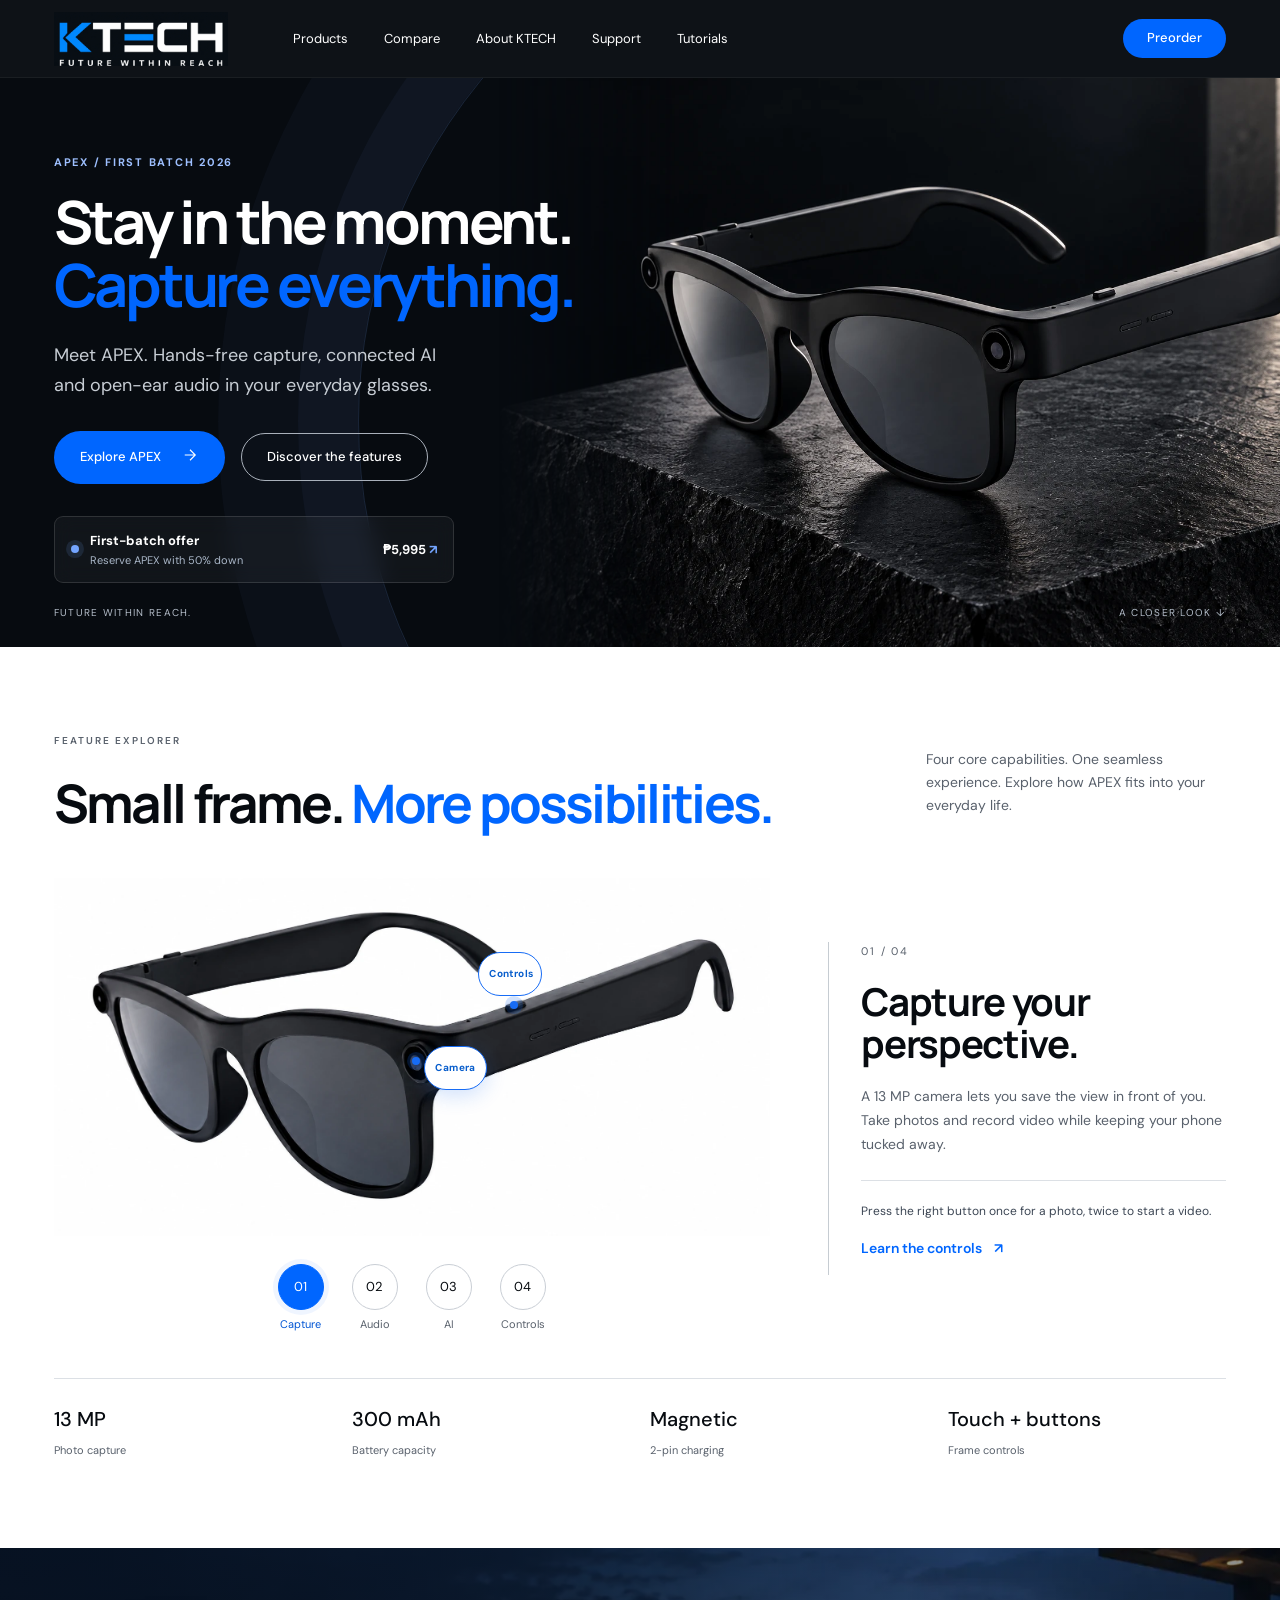
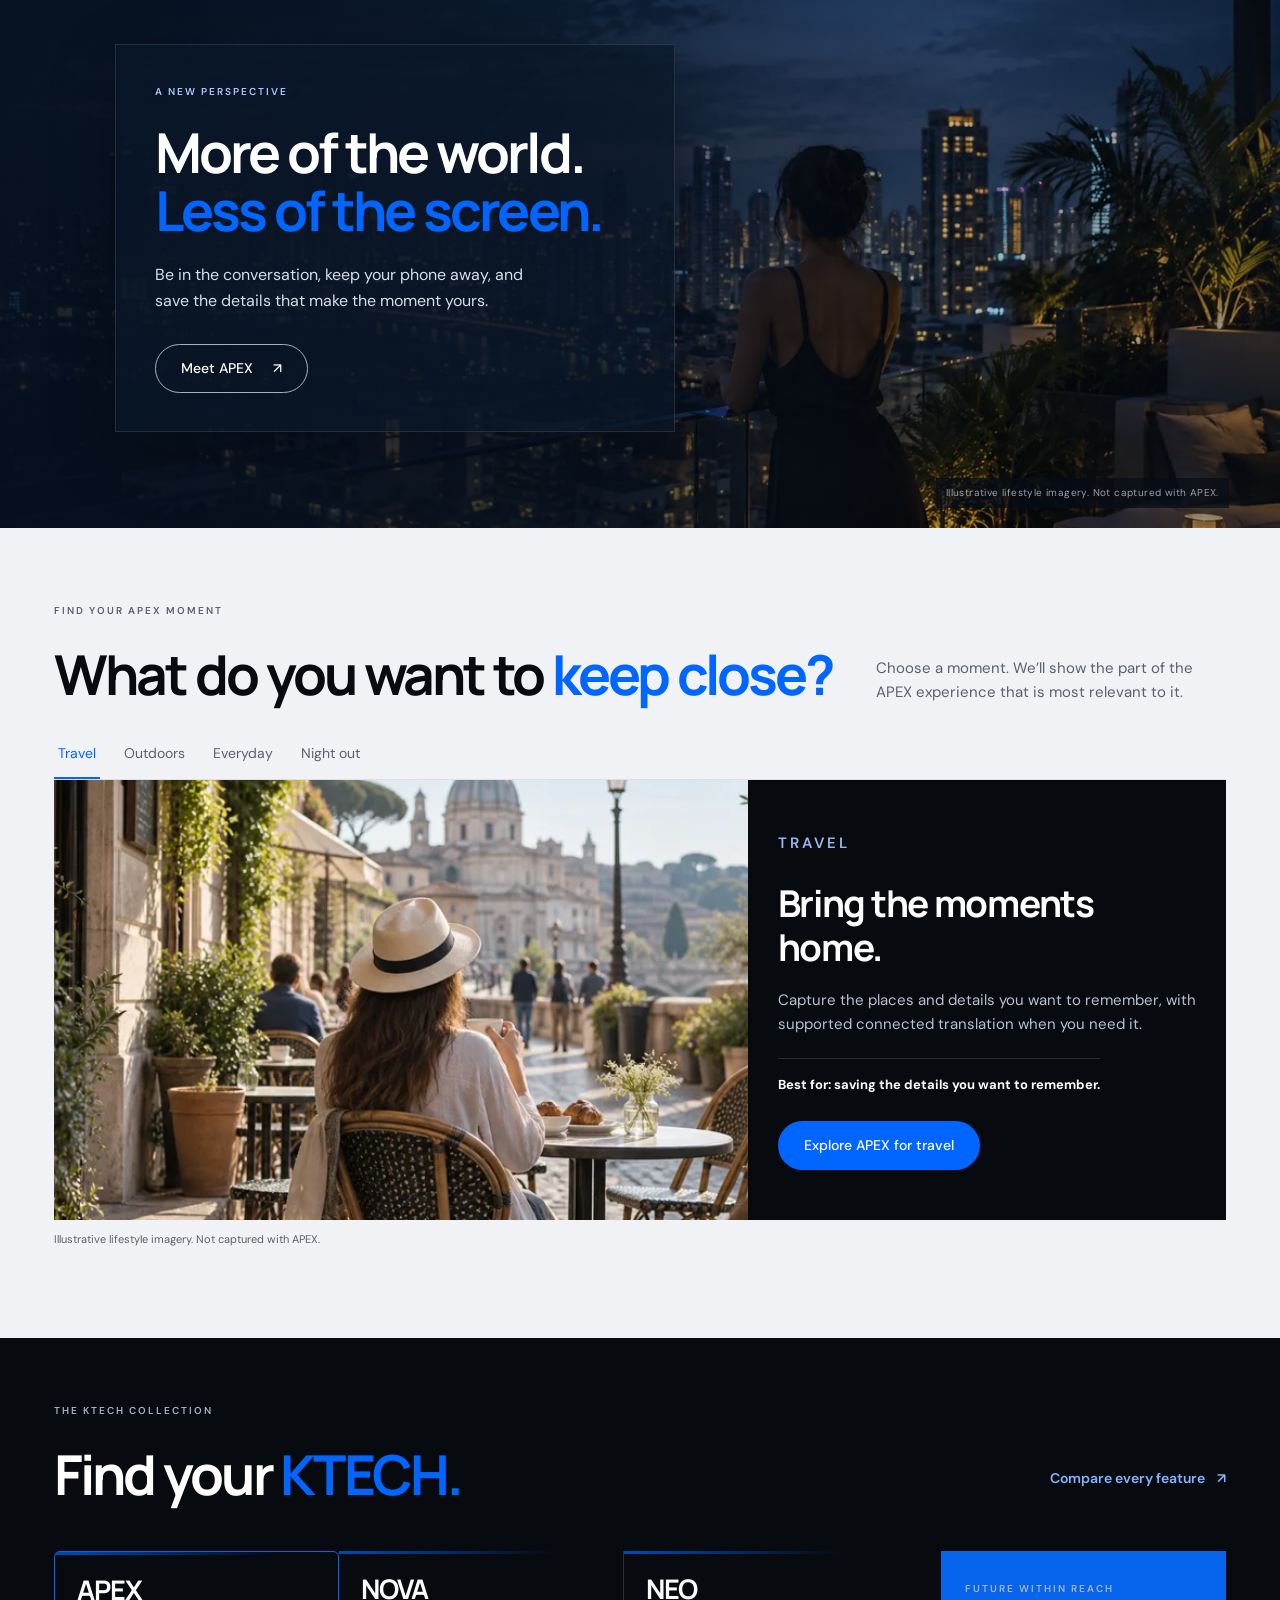
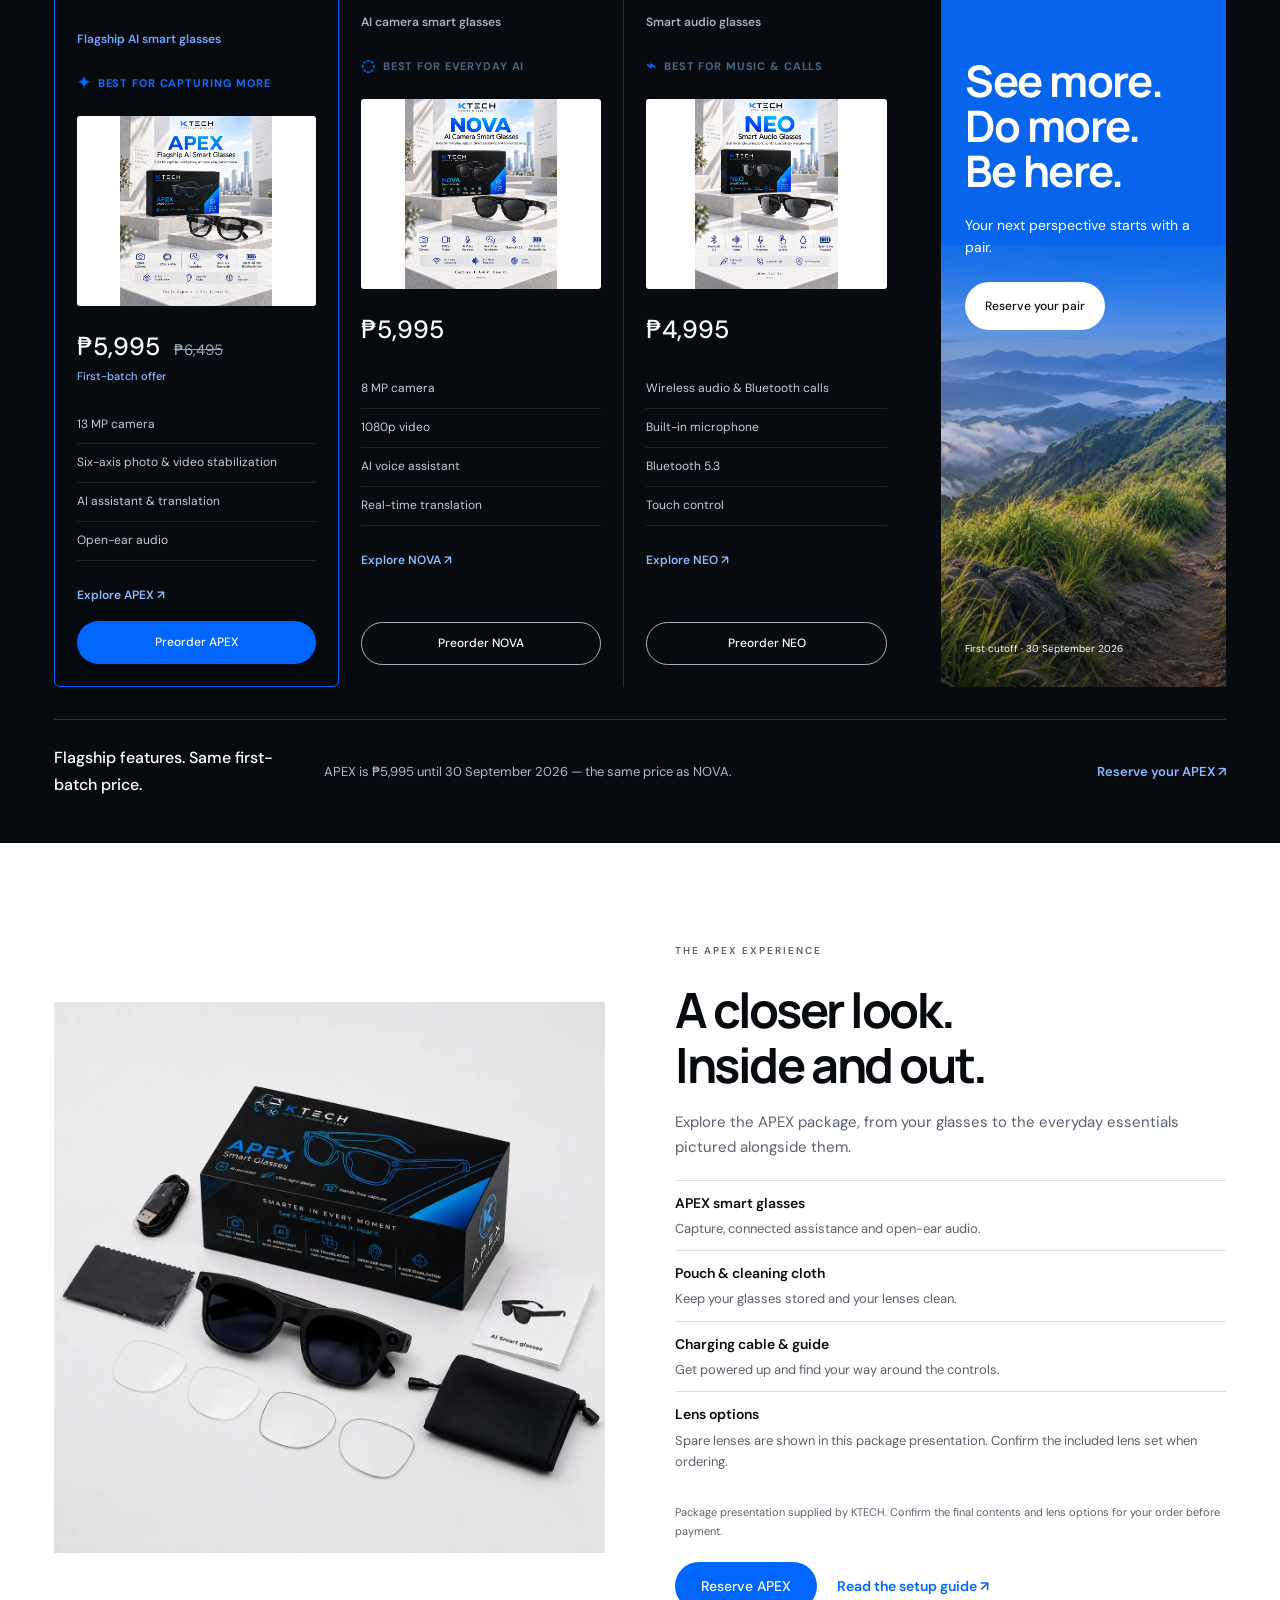
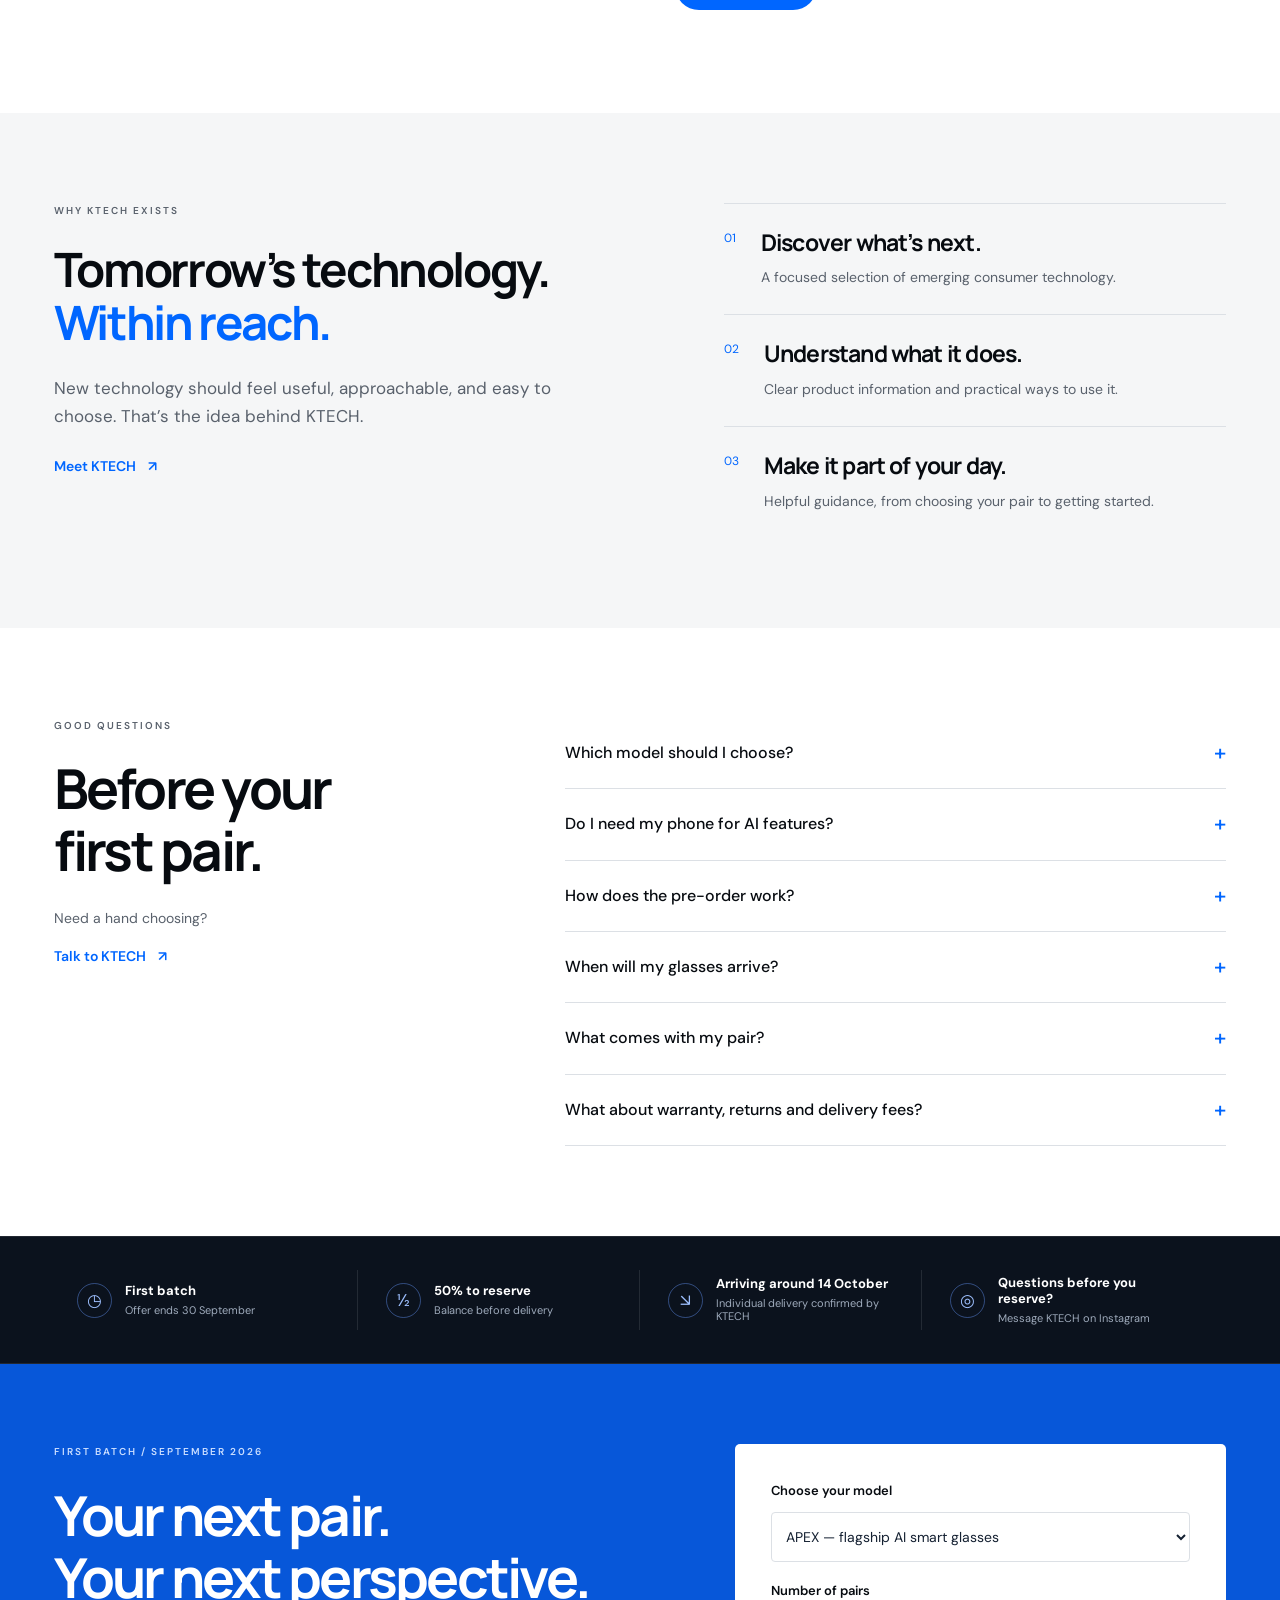
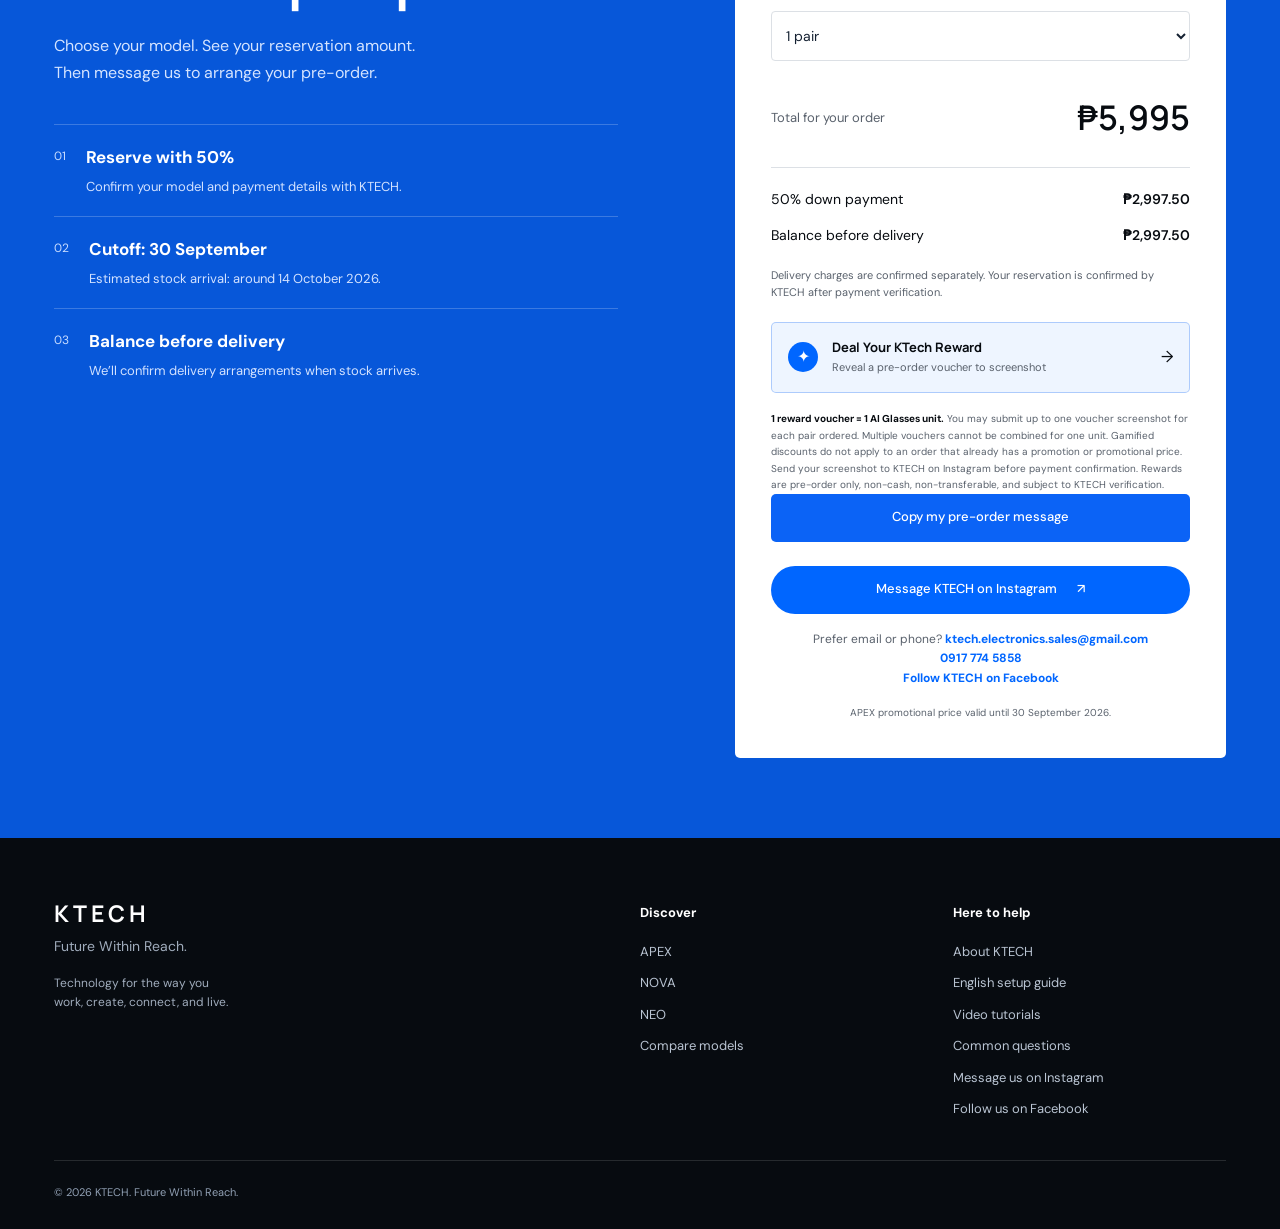
==== commit 1a09bf04: "." ====
--- a/index.html
+++ b/index.html
@@ -130,11 +130,7 @@
                 Controls
               </button>
             </div>
-            <div aria-label="APEX hardware controls" class="hardware-controls">
-              <button aria-pressed="false" data-hardware="1" type="button">
-                Audio
-              </button>
-            </div>
+            
             <div aria-label="APEX features" class="feature-tabs" role="tablist">
               <button
                 aria-controls="feature-panel"
